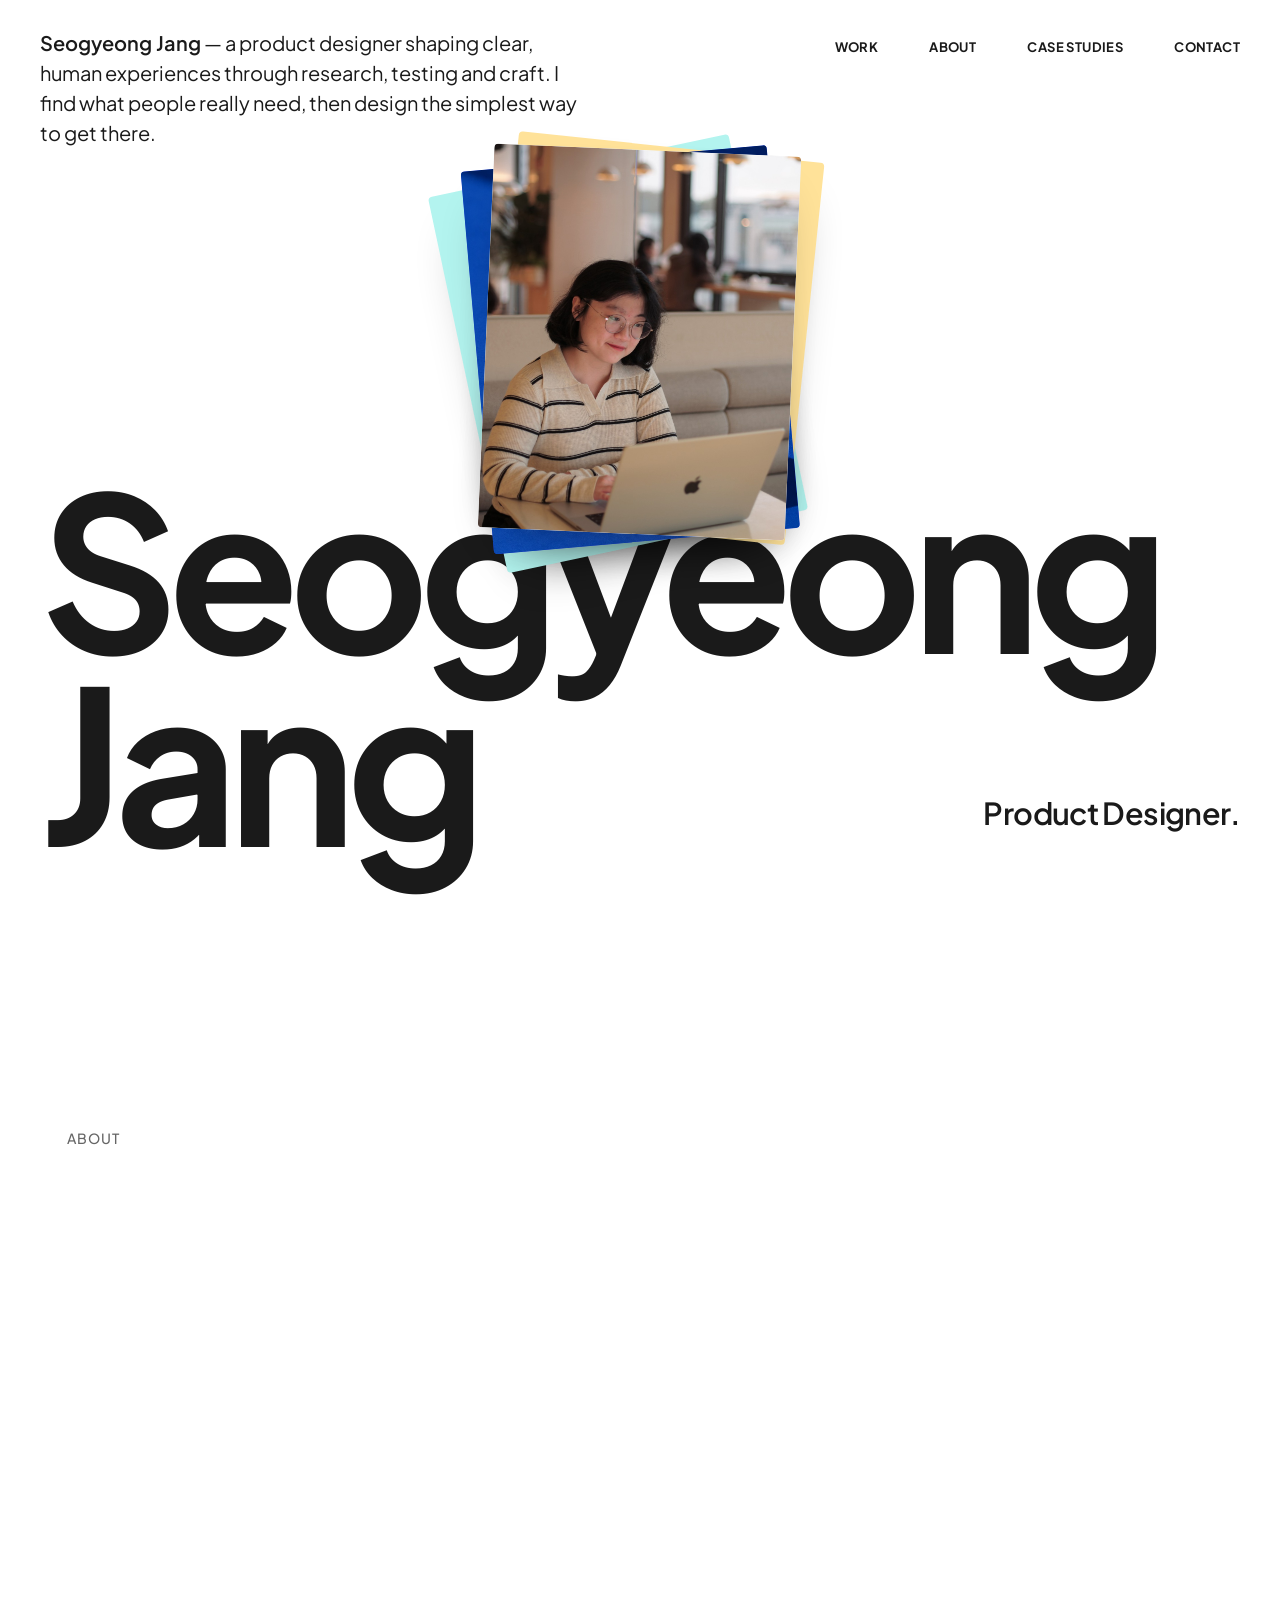
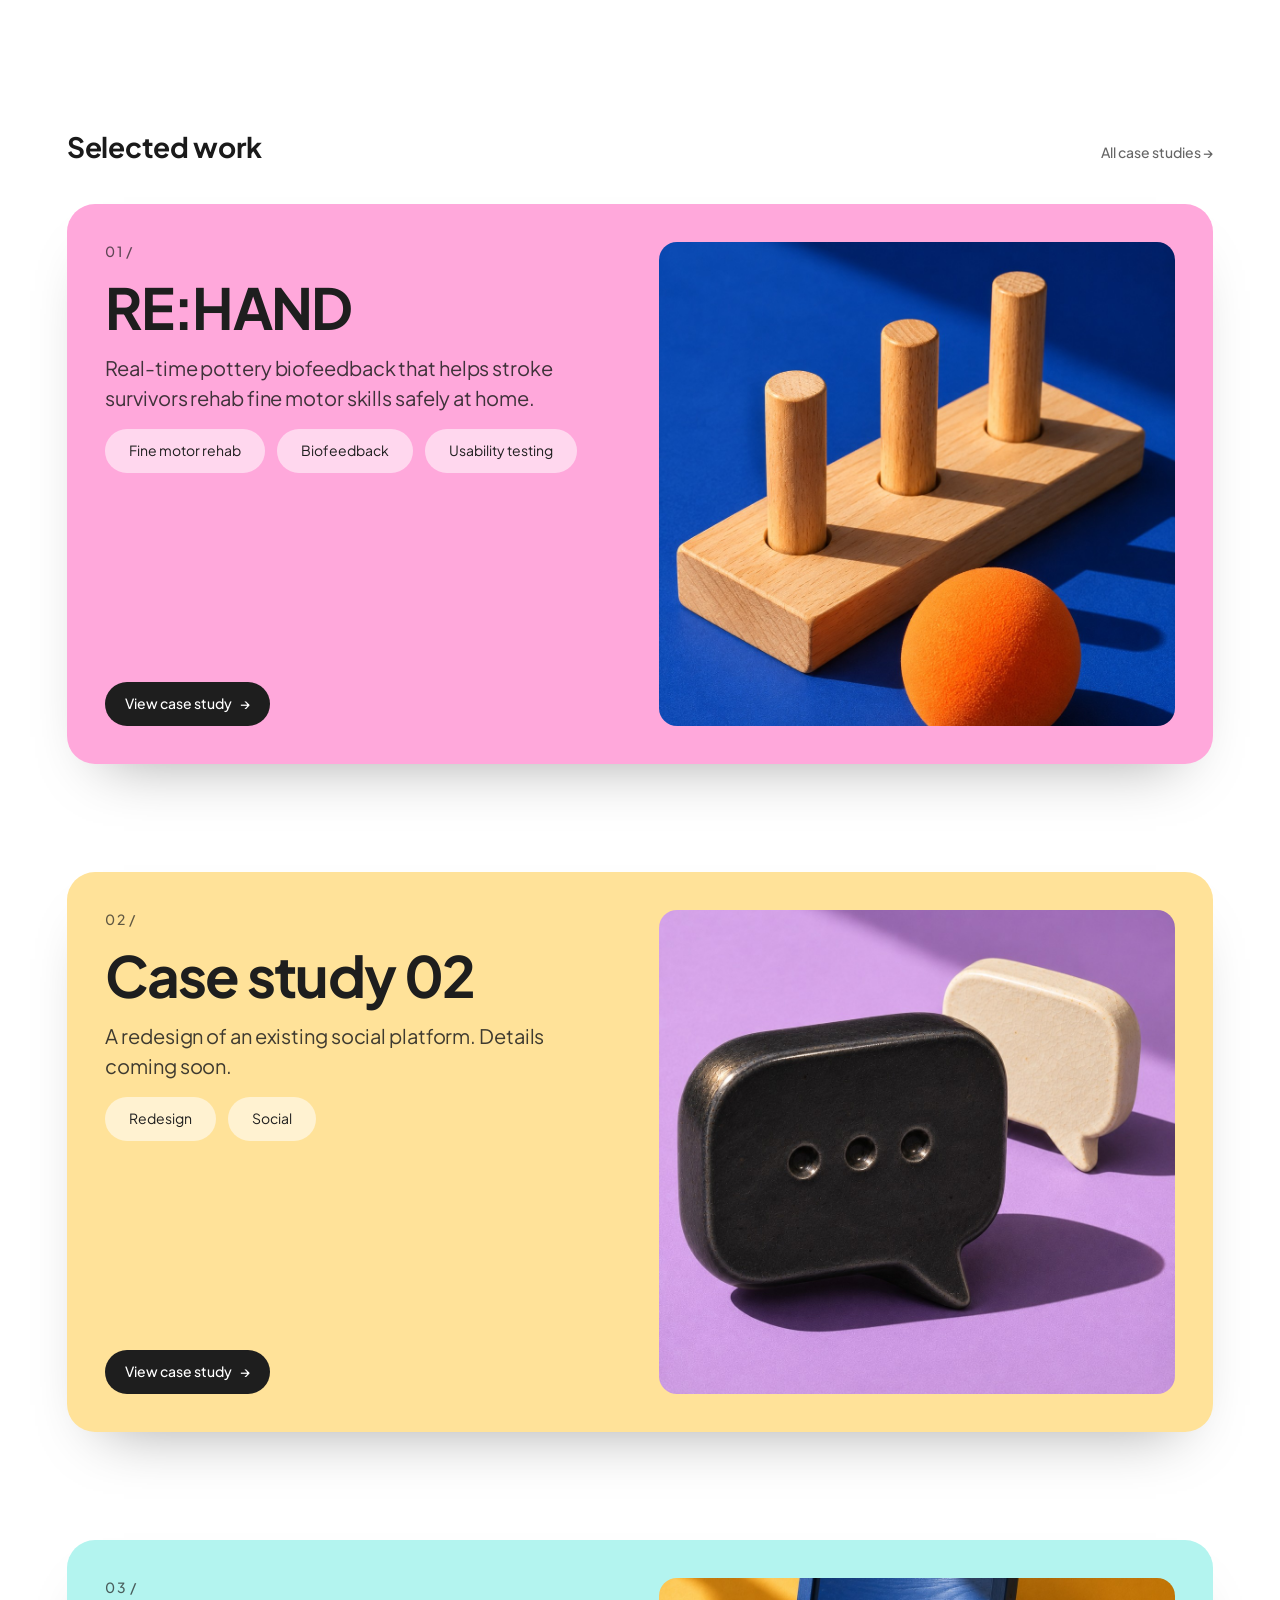
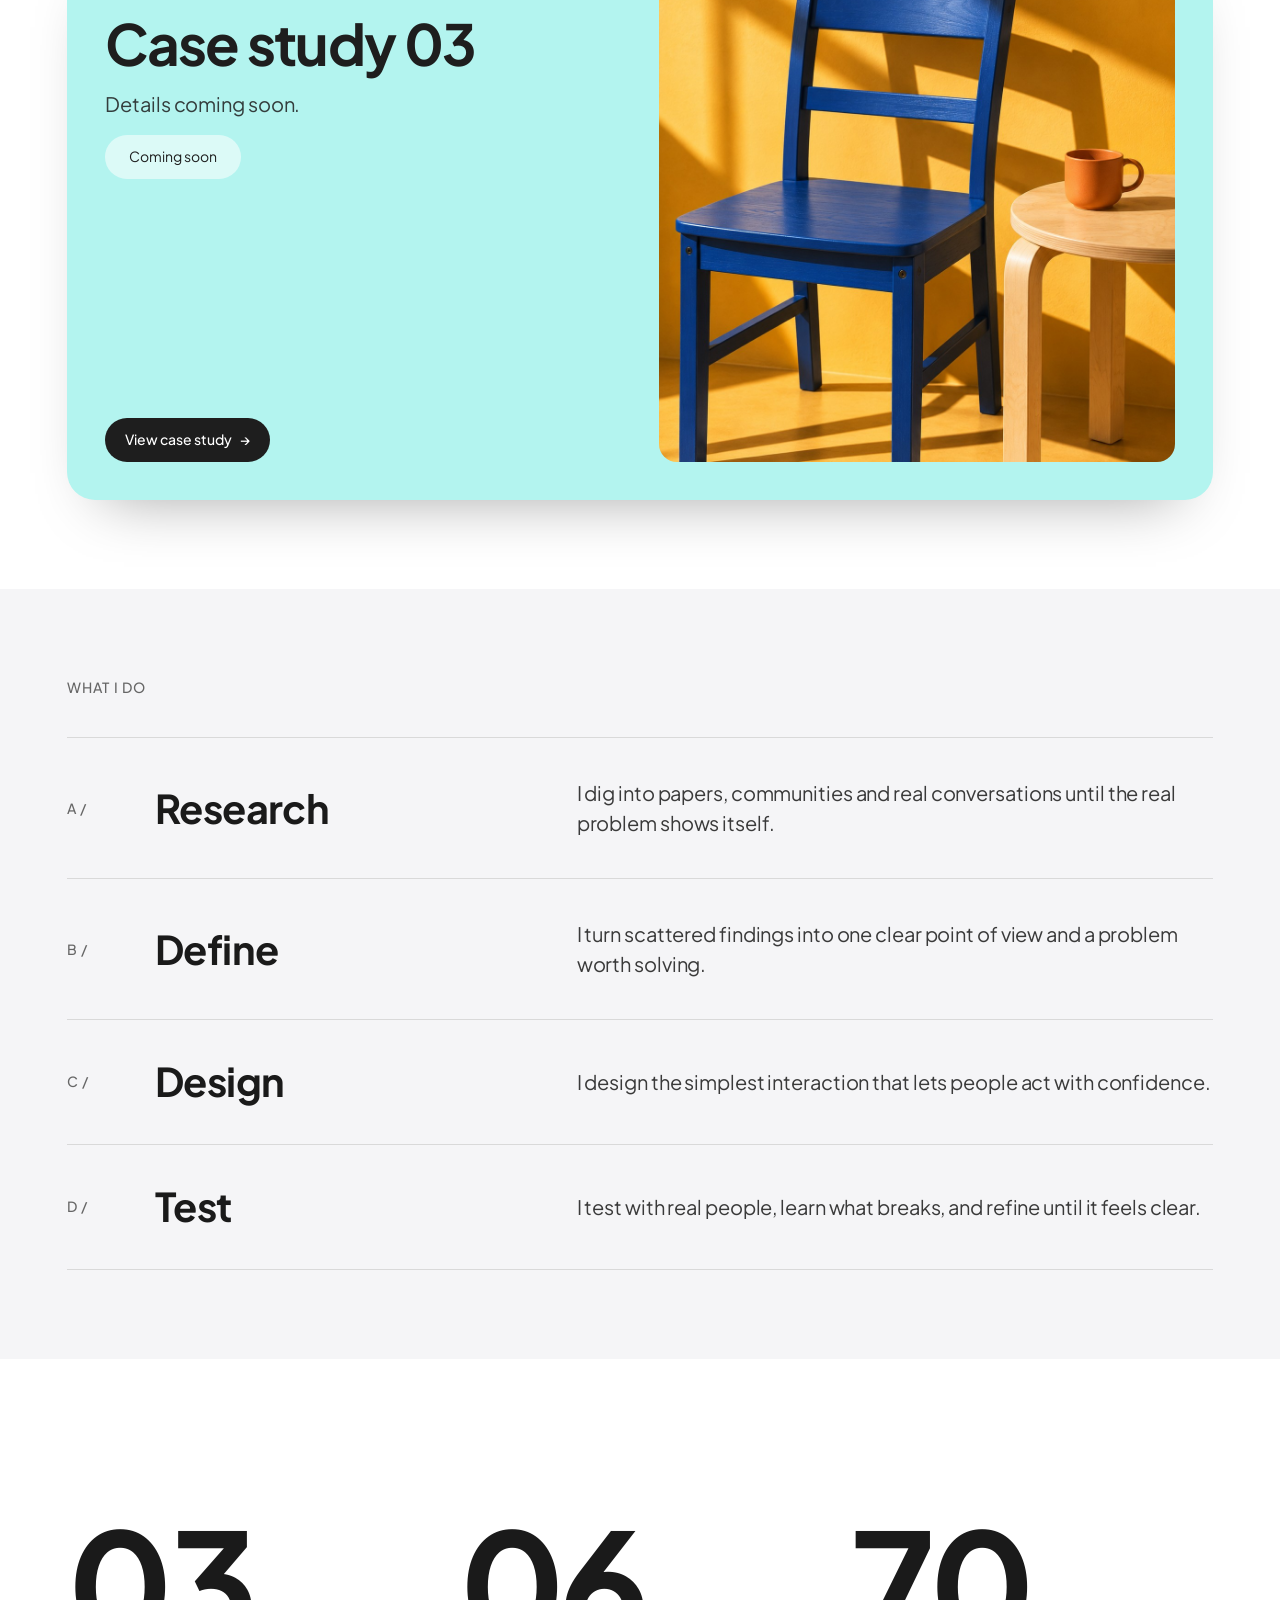
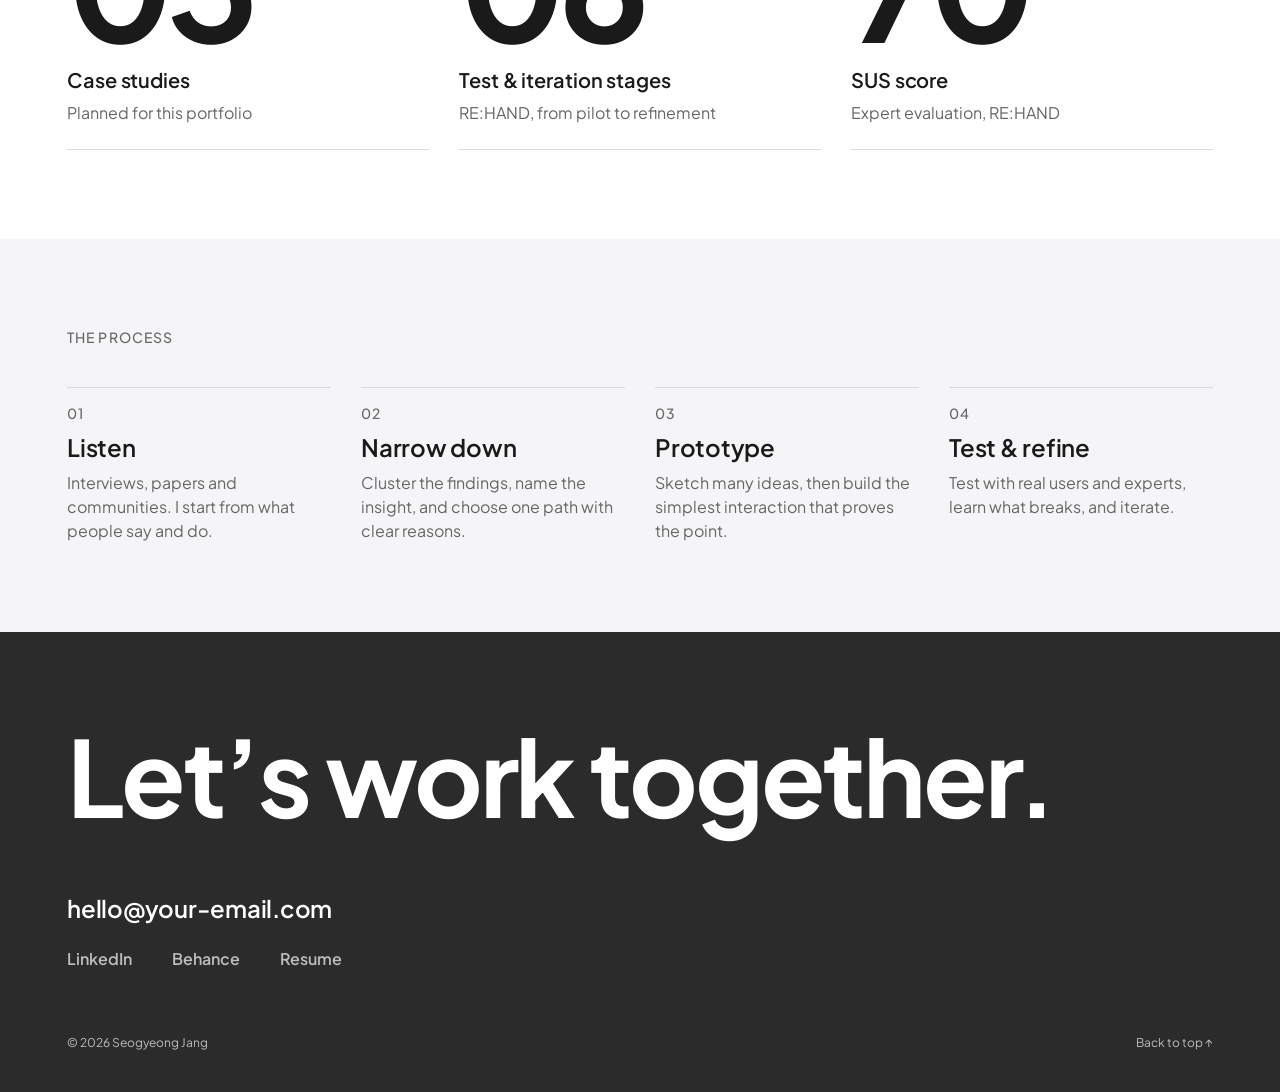
==== index.html @ 21f6333b "Add files via upload" ====
<!doctype html>
<html lang="en">
<head>
  <meta charset="utf-8">
  <meta name="viewport" content="width=device-width, initial-scale=1">
  <title>Seogyeong Jang — Product Designer</title>
  <meta name="description" content="Seogyeong Jang is a product designer shaping clear, human experiences through research, testing and craft.">
  <link rel="preconnect" href="https://fonts.googleapis.com">
  <link rel="preconnect" href="https://fonts.gstatic.com" crossorigin>
  <link href="https://fonts.googleapis.com/css2?family=Plus+Jakarta+Sans:ital,wght@0,400;0,500;0,600;0,700;1,400&display=swap" rel="stylesheet">
  <link rel="stylesheet" href="css/tokens.css">
  <link rel="stylesheet" href="css/site.css">
  <script>document.documentElement.classList.add('js');try{if(sessionStorage.getItem('from')==='work'){document.documentElement.classList.add('from-work');sessionStorage.removeItem('from');}}catch(e){}</script>
</head>
<body class="home">
  <a class="skip-link t-label" href="#main">Skip to content</a>
  <div class="progress" aria-hidden="true"></div>

  <button class="menu-btn" aria-expanded="false" aria-controls="nav-links" aria-label="Open menu">MENU</button>
  <nav class="menu-panel" id="nav-links" aria-label="Primary">
    <a class="t-nav" href="index.html" aria-current="page">Home</a>
    <a class="t-nav" href="about.html">About</a>
    <a class="t-nav" href="#work">Work</a>
    <a class="t-nav" href="work.html">Case Studies</a>
    <a class="t-nav" href="#contact">Contact</a>
  </nav>

  <main id="main">
    <!-- Hero: short intro (top-left), nav (top-right), photo on a tight card pile, giant title -->
    <section class="home-hero2" aria-label="Introduction">
      <h1 class="sr-only">Seogyeong Jang — Product Designer</h1>
      <div class="hero2__top">
        <p class="home-intro"><strong>Seogyeong Jang</strong> — a product designer shaping clear, human experiences through research, testing and craft. I find what people really need, then design the simplest way to get there.</p>
        <nav class="hero2__nav" aria-label="Home sections"><a href="#work">Work</a><a href="about.html">About</a><a href="work.html">Case Studies</a><a href="#contact">Contact</a></nav>
      </div>
      <a class="pile pre intro" data-pile href="work.html" aria-label="View case studies">
        <span class="pcard pcard--b3" style="--c:#b3f4ef;--k:-.9;--i:0" aria-hidden="true"></span>
        <span class="pcard pcard--b2" style="--c:#ffe299;--k:.7;--i:1" aria-hidden="true"></span>
        <span class="pcard pcard--b1" style="--c:#1d3fd1;--k:-.5;--i:2" aria-hidden="true"><img src="img/hero-project.jpg" alt=""></span>
        <span class="pcard pcard--top" style="--k:.25;--i:3"><img src="img/profile.jpg" alt="Seogyeong Jang working on a laptop" width="1000" height="1333"></span>
      </a>
      <p class="hero2__title" aria-hidden="true"><span class="l1">Seogyeong</span><span class="l2">Jang<span class="role">Product Designer.</span></span></p>
      <p class="hero2__copy t-meta">© 2026</p>
    </section>

    <!-- About: big statement -->
    <section class="assemble" id="about" data-assemble aria-labelledby="about-label">
      <div class="assemble__sticky">
        <div class="container">
          <p class="section-header__label t-overline" id="about-label">About</p>
          <p class="home-statement" data-assemble-text>Seogyeong Jang brings research and design together, turning complexity into clarity and curiosity into craft.</p>
          <p class="home-statement-sub t-body-md" data-assemble-sub>I like problems that look complicated at first. I research widely, narrow down with evidence, and keep testing until the design is clear enough for anyone to follow.</p>
        </div>
      </div>
    </section>

    <!-- Selected work: three stacking case-study cards -->
    <section class="stack-section" id="work" aria-labelledby="work-label">
      <div class="container">
        <div class="stack-head">
          <h2 class="section-header__title t-h1" id="work-label" data-reveal>Selected work</h2>
          <a class="stack-head__all t-label" href="work.html" data-reveal>All case studies →</a>
        </div>
        <div class="stack" data-stack>
          <div class="stack__item" style="--i:0">
            <a class="scard" href="case-study.html" style="--c:#ffa8db" aria-label="Case study 01: RE:HAND">
              <div class="scard__text">
                <span class="scard__idx t-overline">01 /</span>
                <h3 class="scard__title">RE:HAND</h3>
                <p class="scard__desc t-body-lg">Real-time pottery biofeedback that helps stroke survivors rehab fine motor skills safely at home.</p>
                <ul class="chips"><li class="chip t-chip">Fine motor rehab</li><li class="chip t-chip">Biofeedback</li><li class="chip t-chip">Usability testing</li></ul>
                <span class="scard__cta t-label">View case study <span aria-hidden="true">→</span></span>
              </div>
              <div class="scard__media"><img src="img/hero-project.jpg" alt="RE:HAND key image" style="object-position:50% 35%"></div>
            </a>
          </div>
          <div class="stack__item" style="--i:1">
            <a class="scard" href="case-study-2.html" style="--c:#ffe299" aria-label="Case study 02">
              <div class="scard__text">
                <span class="scard__idx t-overline">02 /</span>
                <h3 class="scard__title">Case study 02</h3>
                <p class="scard__desc t-body-lg">A redesign of an existing social platform. Details coming soon.</p>
                <ul class="chips"><li class="chip t-chip">Redesign</li><li class="chip t-chip">Social</li></ul>
                <span class="scard__cta t-label">View case study <span aria-hidden="true">→</span></span>
              </div>
              <div class="scard__media"><img src="img/case-02.jpg" alt="Case study 02 key image"></div>
            </a>
          </div>
          <div class="stack__item" style="--i:2">
            <a class="scard" href="case-study-3.html" style="--c:#b3f4ef" aria-label="Case study 03">
              <div class="scard__text">
                <span class="scard__idx t-overline">03 /</span>
                <h3 class="scard__title">Case study 03</h3>
                <p class="scard__desc t-body-lg">Details coming soon.</p>
                <ul class="chips"><li class="chip t-chip">Coming soon</li></ul>
                <span class="scard__cta t-label">View case study <span aria-hidden="true">→</span></span>
              </div>
              <div class="scard__media"><img src="img/case-03.jpg" alt="Case study 03 key image"></div>
            </a>
          </div>
        </div>
      </div>
    </section>

    <!-- What I do -->
    <section class="section section--band" aria-labelledby="do-label">
      <div class="container">
        <p class="section-header__label t-overline" id="do-label" data-reveal>What I do</p>
        <div class="do-list">
          <div class="do-row" data-reveal><span class="do-row__idx t-overline">A /</span><h2 class="do-row__title">Research</h2><p class="do-row__text t-body-lg">I dig into papers, communities and real conversations until the real problem shows itself.</p></div>
          <div class="do-row" data-reveal><span class="do-row__idx t-overline">B /</span><h2 class="do-row__title">Define</h2><p class="do-row__text t-body-lg">I turn scattered findings into one clear point of view and a problem worth solving.</p></div>
          <div class="do-row" data-reveal><span class="do-row__idx t-overline">C /</span><h2 class="do-row__title">Design</h2><p class="do-row__text t-body-lg">I design the simplest interaction that lets people act with confidence.</p></div>
          <div class="do-row" data-reveal><span class="do-row__idx t-overline">D /</span><h2 class="do-row__title">Test</h2><p class="do-row__text t-body-lg">I test with real people, learn what breaks, and refine until it feels clear.</p></div>
        </div>
      </div>
    </section>

    <!-- In numbers -->
    <section class="section" aria-labelledby="num-label">
      <div class="container">
        <p class="section-header__label t-overline" id="num-label" data-reveal>In numbers</p>
        <ul class="num-grid">
          <li class="num" data-reveal><span class="num__value">03</span><span class="num__label t-h2">Case studies</span><span class="num__note t-body-sm">Planned for this portfolio</span></li>
          <li class="num" data-reveal style="--reveal-delay:80ms"><span class="num__value">06</span><span class="num__label t-h2">Test &amp; iteration stages</span><span class="num__note t-body-sm">RE:HAND, from pilot to refinement</span></li>
          <li class="num" data-reveal style="--reveal-delay:160ms"><span class="num__value">70</span><span class="num__label t-h2">SUS score</span><span class="num__note t-body-sm">Expert evaluation, RE:HAND</span></li>
        </ul>
      </div>
    </section>


    <!-- Process -->
    <section class="section section--band" id="process" aria-labelledby="proc-label">
      <div class="container">
        <p class="section-header__label t-overline" id="proc-label" data-reveal>The process</p>
        <ol class="proc-grid">
          <li class="proc" data-reveal><span class="t-overline">01</span><h3 class="t-card">Listen</h3><p class="t-body-sm">Interviews, papers and communities. I start from what people say and do.</p></li>
          <li class="proc" data-reveal style="--reveal-delay:70ms"><span class="t-overline">02</span><h3 class="t-card">Narrow down</h3><p class="t-body-sm">Cluster the findings, name the insight, and choose one path with clear reasons.</p></li>
          <li class="proc" data-reveal style="--reveal-delay:140ms"><span class="t-overline">03</span><h3 class="t-card">Prototype</h3><p class="t-body-sm">Sketch many ideas, then build the simplest interaction that proves the point.</p></li>
          <li class="proc" data-reveal style="--reveal-delay:210ms"><span class="t-overline">04</span><h3 class="t-card">Test &amp; refine</h3><p class="t-body-sm">Test with real users and experts, learn what breaks, and iterate.</p></li>
        </ol>
      </div>
    </section>
  </main>

  <footer class="home-footer" id="contact">
    <div class="container">
      <p class="home-footer__big" data-reveal>Let’s work together.</p>
      <p class="t-card home-footer__mail">hello@your-email.com</p>
      <div class="home-footer__links t-nav"><a href="#">LinkedIn</a><a href="#">Behance</a><a href="#">Resume</a></div>
      <div class="home-footer__meta t-meta"><span>© 2026 Seogyeong Jang</span><a href="#main">Back to top ↑</a></div>
    </div>
  </footer>
  <script src="js/main.js" defer></script>
</body>
</html>
---- css/tokens.css ----
/* ==========================================================================
   Design tokens — mirrored from the Figma file (Color / Spacing variables
   and the 19 text styles). Line-height is unitless and letter-spacing is in
   em, so every style scales with its own font-size. Sizes are rem + clamp()
   so type stays proportional across breakpoints.
   ========================================================================== */

:root {
  /* Font */
  --font-sans: "Plus Jakarta Sans", system-ui, -apple-system, "Segoe UI", "Apple SD Gothic Neo", "Noto Sans KR", sans-serif;

  /* Color — text */
  --text-primary: #1a1a1a;
  --text-statement: #3a3a3a;
  --text-nav: #333333;
  --text-caption: #444444;
  --text-secondary: #666666;
  --text-meta: #888888;
  --text-inverse: #ffffff;
  --text-inverse-secondary: #bdbdbd;

  /* Color — surface */
  --surface-page: #ffffff;
  --surface-subtle: #f2f2f2;
  --surface-callout: #f5f5f7;
  --surface-band: #f5f5f7;
  --surface-card: #ffffff;
  --surface-card-muted: #f7f7f8;
  --surface-placeholder: #ededed;
  --surface-inverse: #2b2b2b;
  --surface-inverse-subtle: #454545;

  /* Color — border */
  --border-default: #e6e6e6;
  --border-strong: #d9d9d9;
  --border-quote: #cccccc;

  /* Color — emotion */
  --emotion-positive: #2f6feb;
  --emotion-negative: #d93636;
  --emotion-caution: #d9a400;
  --emotion-hopeful: #8b5cf6;
  --emotion-relief: #2e9e5b;

  /* Spacing (px from Figma → rem) */
  --space-2xs: 0.25rem;  /* 4  */
  --space-xs: 0.5rem;    /* 8  */
  --space-sm: 1rem;      /* 16 */
  --space-md: 1.5rem;    /* 24 */
  --space-card: 2rem;    /* 32 */
  --space-lg: 2.5rem;    /* 40 */
  --space-xl: 4rem;      /* 64 */
  --space-section-y: clamp(4rem, 3rem + 3.2vw, 6rem); /* 96 at desktop */

  /* Layout */
  --content-width: 1146px;
  --text-width: 754px;
  --gutter: 30px;
  --page-pad: clamp(1.25rem, 0.6rem + 2.8vw, 2.5rem); /* min side padding on small screens */

  /* Radius */
  --radius-md: 12px;
  --radius-lg: 16px;
  --radius-full: 999px;

  /* Motion */
  --ease-out: cubic-bezier(0.22, 1, 0.36, 1);
  --dur-fast: 180ms;
  --dur-base: 420ms;
  --dur-slow: 700ms;
}

/* ==========================================================================
   Typography — one class per Figma text style
   ========================================================================== */

/* Display */
.t-display-statement { font-size: clamp(1.375rem, 1.1rem + 0.9vw, 1.75rem); font-weight: 400; line-height: 1.4;  letter-spacing: -0.01em; }
.t-display-stat      { font-size: clamp(1.625rem, 1.2rem + 1vw, 2rem);      font-weight: 500; line-height: 1.2;  letter-spacing: -0.01em; }

/* Heading */
.t-h1   { font-size: clamp(1.375rem, 1.1rem + 0.9vw, 1.75rem); font-weight: 700; line-height: 1.25; letter-spacing: -0.01em; }
.t-card { font-size: clamp(1.25rem, 1.05rem + 0.6vw, 1.5rem);  font-weight: 600; line-height: 1.3;  letter-spacing: -0.01em; }
.t-h2   { font-size: clamp(1.125rem, 1rem + 0.4vw, 1.25rem);   font-weight: 600; line-height: 1.35; letter-spacing: -0.005em; }

/* Body */
.t-body-lg        { font-size: clamp(1.0625rem, 0.95rem + 0.4vw, 1.25rem); font-weight: 400; line-height: 1.5; letter-spacing: -0.005em; }
.t-body-lg-italic { font-size: clamp(1.0625rem, 0.95rem + 0.4vw, 1.25rem); font-weight: 400; line-height: 1.5; letter-spacing: -0.005em; font-style: italic; }
.t-body-md        { font-size: clamp(1rem, 0.93rem + 0.25vw, 1.125rem);     font-weight: 400; line-height: 1.5; letter-spacing: -0.005em; }
.t-body-md-strong { font-size: clamp(1rem, 0.93rem + 0.25vw, 1.125rem);     font-weight: 600; line-height: 1.5; letter-spacing: -0.005em; }
.t-body-sm        { font-size: 1rem; font-weight: 400; line-height: 1.5; letter-spacing: 0; }
.t-body-sm-strong { font-size: 1rem; font-weight: 600; line-height: 1.5; letter-spacing: 0; }

/* UI */
.t-nav          { font-size: 1rem;     font-weight: 600; line-height: 1.4; letter-spacing: 0; }
.t-overline     { font-size: 0.875rem; font-weight: 500; line-height: 1.4; letter-spacing: 0.08em; text-transform: uppercase; }
.t-overline-sm  { font-size: 0.75rem;  font-weight: 500; line-height: 1.4; letter-spacing: 0.08em; text-transform: uppercase; }
.t-label        { font-size: 0.875rem; font-weight: 500; line-height: 1.4; letter-spacing: 0; }
.t-chip         { font-size: 0.875rem; font-weight: 400; line-height: 1.4; letter-spacing: 0; }
.t-caption      { font-size: 0.875rem; font-weight: 400; line-height: 1.5; letter-spacing: 0; }
.t-meta         { font-size: 0.75rem;  font-weight: 400; line-height: 1.5; letter-spacing: 0; }
---- css/site.css ----
/* Layout + components for the case-study sub page. Tokens live in tokens.css. */

*, *::before, *::after { box-sizing: border-box; }
html { scroll-behavior: smooth; -webkit-text-size-adjust: 100%; }
body {
  margin: 0;
  background: var(--surface-page);
  color: var(--text-primary);
  font-family: var(--font-sans);
  font-size: 1rem;
  line-height: 1.5;
  -webkit-font-smoothing: antialiased;
  text-rendering: optimizeLegibility;
}
h1, h2, h3, h4, p, ul, ol, figure, blockquote { margin: 0; padding: 0; }
ul, ol { list-style: none; }
a { color: inherit; text-decoration: none; }
img { max-width: 100%; display: block; }
button { font: inherit; color: inherit; background: none; border: 0; cursor: pointer; }
:focus-visible { outline: 2px solid var(--text-primary); outline-offset: 3px; border-radius: 4px; }

.skip-link {
  position: absolute; left: var(--space-sm); top: -4rem; z-index: 100;
  background: var(--text-primary); color: var(--text-inverse);
  padding: var(--space-xs) var(--space-sm); border-radius: var(--radius-md);
}
.skip-link:focus { top: var(--space-sm); }

.container { width: min(var(--content-width), 100% - 2 * var(--page-pad)); margin-inline: auto; }
.measure { max-width: var(--text-width); }

/* ---------- Progress bar ---------- */
.progress {
  position: fixed; inset: 0 0 auto 0; height: 3px; z-index: 60;
  background: var(--text-primary); transform-origin: 0 50%; transform: scaleX(0);
}

/* ---------- Header ---------- */
.site-header {
  position: sticky; top: 0; z-index: 50;
  background: color-mix(in srgb, var(--surface-page) 88%, transparent);
  backdrop-filter: saturate(1.4) blur(12px);
  -webkit-backdrop-filter: saturate(1.4) blur(12px);
  border-bottom: 1px solid transparent;
  transition: border-color var(--dur-base) var(--ease-out), box-shadow var(--dur-base) var(--ease-out);
}
.site-header.is-scrolled { border-bottom-color: var(--border-default); }
.nav {
  display: flex; align-items: center; justify-content: space-between;
  min-height: 64px; padding-block: var(--space-md);
}
.nav__brand { color: var(--text-primary); }
.nav__links { display: flex; gap: clamp(1.5rem, 1rem + 2.2vw, 4rem); }
.nav__link { position: relative; color: var(--text-secondary); padding-block: var(--space-2xs); transition: color var(--dur-fast); }
.nav__link::after {
  content: ""; position: absolute; left: 0; right: 0; bottom: 0; height: 2px; background: currentColor;
  transform: scaleX(0); transform-origin: 0 50%; transition: transform var(--dur-base) var(--ease-out);
}
.nav__link:hover, .nav__link[aria-current="page"] { color: var(--text-primary); }
.nav__link:hover::after, .nav__link[aria-current="page"]::after { transform: scaleX(1); }
.nav__toggle { display: none; width: 44px; height: 44px; margin-right: -10px; align-items: center; justify-content: center; }
.nav__toggle span, .nav__toggle span::before {
  display: block; width: 22px; height: 2px; background: var(--text-primary); border-radius: 2px;
  transition: transform var(--dur-base) var(--ease-out), background var(--dur-fast);
}
.nav__toggle span { position: relative; }
.nav__toggle span::before { content: ""; position: absolute; top: 7px; }
.nav__toggle[aria-expanded="true"] span { background: transparent; }
.nav__toggle[aria-expanded="true"] span::before { top: 0; transform: rotate(45deg); }
.nav__toggle[aria-expanded="true"] span::after {
  content: ""; position: absolute; top: 0; left: 0; width: 22px; height: 2px; background: var(--text-primary); transform: rotate(-45deg);
}

@media (max-width: 720px) {
  .nav__toggle { display: inline-flex; }
  .nav__links {
    position: absolute; top: 100%; left: 0; right: 0; flex-direction: column; gap: 0;
    background: var(--surface-page); border-bottom: 1px solid var(--border-default);
    padding: var(--space-xs) var(--page-pad) var(--space-md);
    clip-path: inset(0 0 100% 0); visibility: hidden; opacity: 0;
    transition: clip-path var(--dur-base) var(--ease-out), opacity var(--dur-fast), visibility 0s linear var(--dur-base);
  }
  .nav__links.is-open { clip-path: inset(0); visibility: visible; opacity: 1; transition-delay: 0s; }
  .nav__link { padding-block: var(--space-sm); border-bottom: 1px solid var(--border-default); }
  .nav__link::after { display: none; }
}

/* ---------- Sections ---------- */
.section { padding-block: var(--space-section-y); }
.section--band { background: var(--surface-band); }
.section__inner { display: flex; flex-direction: column; gap: var(--space-lg); }
.section-header { display: flex; flex-direction: column; gap: var(--space-sm); max-width: var(--text-width); }
.section-header__label { color: var(--text-secondary); }
.section-header__title { color: var(--text-primary); text-wrap: balance; }
.statement { color: var(--text-statement); max-width: var(--text-width); text-wrap: pretty; }
.prose { max-width: var(--text-width); text-wrap: pretty; }
.sub-title { color: var(--text-primary); }
.stack-sm { display: flex; flex-direction: column; gap: var(--space-sm); }
.stack-md { display: flex; flex-direction: column; gap: var(--space-md); }

.hero { padding-block: clamp(3rem, 2rem + 4vw, 6rem) var(--space-section-y); }

/* ---------- Media placeholder ---------- */
.media { display: flex; flex-direction: column; gap: var(--space-sm); }
.media__img {
  display: grid; place-items: center; width: 100%;
  background: var(--surface-placeholder); border-radius: var(--radius-md);
  color: var(--text-meta); overflow: hidden; position: relative;
}
.media__img::after {
  content: ""; position: absolute; inset: 0;
  background: linear-gradient(110deg, transparent 30%, rgba(255,255,255,.55) 50%, transparent 70%);
  transform: translateX(-100%); animation: shimmer 2.6s var(--ease-out) infinite;
}
.media__caption { color: var(--text-meta); }
.ratio-hero { aspect-ratio: 1146 / 560; }
.ratio-wide { aspect-ratio: 1146 / 597; }
.ratio-side { aspect-ratio: 362 / 597; }
.ratio-persona { aspect-ratio: 558 / 560; }
@keyframes shimmer { to { transform: translateX(100%); } }

/* ---------- Meta + chips ---------- */
.meta { display: grid; grid-template-columns: repeat(4, minmax(0, 1fr)); gap: var(--gutter); }
.meta__item { display: flex; flex-direction: column; gap: var(--space-xs); }
.meta__label { color: var(--text-secondary); }
.chips { display: flex; flex-wrap: wrap; gap: 12px; }
.chip {
  background: var(--surface-subtle); color: #333; border-radius: var(--radius-full);
  padding: 0.75rem 1.5rem;
  transition: background var(--dur-fast), color var(--dur-fast), transform var(--dur-base) var(--ease-out);
}
.chip:hover { background: var(--text-primary); color: var(--text-inverse); transform: translateY(-2px); }
@media (max-width: 720px) {
  .meta { grid-template-columns: repeat(2, minmax(0, 1fr)); row-gap: var(--space-md); }
  .chip { padding: 0.625rem 1.125rem; }
}

/* ---------- Callouts ---------- */
.callout {
  display: flex; flex-direction: column; gap: var(--space-md);
  background: var(--surface-callout); border-radius: var(--radius-lg);
  padding: clamp(1.5rem, 1rem + 2.2vw, 4rem);
}
.callout--white { background: var(--surface-card); }
.callout--dark {
  background: var(--surface-inverse); color: var(--text-inverse);
  padding: var(--space-md) var(--space-card); gap: var(--space-xs); max-width: var(--text-width);
}
.callout--dark .callout__label { color: var(--text-inverse-secondary); }
.callout__label { color: var(--text-secondary); }
.callout__body { max-width: var(--text-width); text-wrap: pretty; }
@media (max-width: 720px) { .callout--dark { padding: var(--space-md); } }

/* ---------- Split (8/4) ---------- */
.split { display: grid; grid-template-columns: minmax(0, 754fr) minmax(0, 362fr); gap: var(--gutter); align-items: start; }
.split__text { display: flex; flex-direction: column; gap: var(--space-lg); }
@media (max-width: 860px) { .split { grid-template-columns: 1fr; } .ratio-side { aspect-ratio: 4 / 3; } }

/* ---------- Quote ---------- */
.quote { border-left: 2px solid var(--border-quote); padding-left: var(--space-md); max-width: var(--text-width); }

/* ---------- Source list ---------- */
.sources { display: flex; flex-direction: column; gap: 12px; padding-left: var(--space-sm); max-width: var(--text-width); }
.sources li { position: relative; padding-left: 1rem; }
.sources li::before { content: "–"; position: absolute; left: 0; color: var(--text-meta); }

/* ---------- Stat cards ---------- */
.stats { display: grid; grid-template-columns: repeat(3, minmax(0, 1fr)); gap: var(--gutter); }
.stat {
  display: flex; flex-direction: column; gap: var(--space-xs);
  background: var(--surface-card-muted); border-radius: var(--radius-md); padding: var(--space-md);
  transition: transform var(--dur-base) var(--ease-out), box-shadow var(--dur-base) var(--ease-out);
}
.stat:hover { transform: translateY(-4px); box-shadow: 0 12px 28px -16px rgba(0,0,0,.25); }
.stat__value { color: var(--text-primary); }
.stat__text { color: var(--text-secondary); }
.stats__row-label { grid-column: 1 / -1; color: var(--text-secondary); }
@media (max-width: 960px) { .stats { grid-template-columns: repeat(2, minmax(0, 1fr)); } }
@media (max-width: 600px) { .stats { grid-template-columns: 1fr; } }

/* ---------- Insight cards ---------- */
.insights { display: grid; grid-template-columns: repeat(2, minmax(0, 1fr)); gap: var(--gutter); }
.insight {
  display: flex; flex-direction: column; gap: var(--space-sm);
  background: var(--surface-card); border-radius: var(--radius-md); padding: var(--space-card);
  transition: transform var(--dur-base) var(--ease-out), box-shadow var(--dur-base) var(--ease-out);
}
.insight:hover { transform: translateY(-4px); box-shadow: 0 14px 30px -18px rgba(0,0,0,.28); }
.insight__title-row { display: flex; align-items: baseline; flex-wrap: wrap; gap: var(--space-xs); }
.insight__tag { color: var(--text-meta); }
.insight__text { color: var(--text-secondary); }
@media (max-width: 720px) { .insights { grid-template-columns: 1fr; } .insight { padding: var(--space-md); } }

/* ---------- Principles ---------- */
.principles { display: grid; grid-template-columns: repeat(2, minmax(0, 362px)); column-gap: var(--gutter); row-gap: var(--space-xs); }
.principles li { display: flex; gap: var(--space-xs); }
.principles li::before { content: "–"; color: var(--text-meta); }
@media (max-width: 720px) { .principles { grid-template-columns: 1fr; } }

/* ---------- Persona ---------- */
.persona-wrap { display: grid; grid-template-columns: repeat(2, minmax(0, 1fr)); gap: var(--gutter); align-items: stretch; }
.persona {
  display: flex; flex-direction: column; gap: var(--space-md);
  background: var(--surface-callout); border-radius: var(--radius-lg); padding: clamp(1.5rem, 1rem + 1.6vw, 2.5rem);
}
.persona__head { display: flex; flex-direction: column; gap: var(--space-2xs); }
.persona__kicker { color: var(--text-secondary); }
.persona__summary { color: var(--text-secondary); }
.persona dl { display: flex; flex-direction: column; gap: var(--space-md); margin: 0; }
.persona dl div { display: flex; flex-direction: column; gap: var(--space-2xs); }
.persona dt { color: var(--text-secondary); }
.persona dd { margin: 0; }
@media (max-width: 860px) { .persona-wrap { grid-template-columns: 1fr; } .ratio-persona { aspect-ratio: 4 / 3; } }

/* ---------- Journey ---------- */
.journey { display: flex; align-items: stretch; gap: var(--space-xs); }
.journey__arrow { align-self: center; color: var(--text-meta); flex: 0 0 auto; transition: color var(--dur-fast); }
.stage {
  flex: 1 1 0; min-width: 0; display: flex; flex-direction: column; gap: var(--space-sm);
  border: 1px solid var(--border-default); border-radius: var(--radius-md); padding: var(--space-sm);
  background: var(--surface-page);
  transition: opacity var(--dur-base) var(--ease-out), border-color var(--dur-fast), transform var(--dur-base) var(--ease-out), box-shadow var(--dur-base) var(--ease-out);
}
.journey:hover .stage:not(:hover):not(:focus-within) { opacity: 0.5; }
.stage:hover, .stage:focus-within { border-color: var(--border-strong); transform: translateY(-4px); box-shadow: 0 14px 28px -18px rgba(0,0,0,.3); }
.stage__name { color: var(--text-primary); }
.stage__action { color: var(--text-primary); }
.stage__block { display: flex; flex-direction: column; gap: var(--space-2xs); }
.stage__label { color: var(--text-secondary); }
.stage__divider { border: 0; border-top: 1px solid var(--surface-subtle); width: 100%; margin: 0; }
.stage__finding { color: var(--tone, var(--text-primary)); }
.stage__result { color: var(--text-primary); }
.stage--blue   { --tone: var(--emotion-positive); }
.stage--red    { --tone: var(--emotion-negative); }
.stage--yellow { --tone: var(--emotion-caution); }
.stage--purple { --tone: var(--emotion-hopeful); }
.stage--green  { --tone: var(--emotion-relief); }
@media (max-width: 1000px) {
  .journey {
    overflow-x: auto; scroll-snap-type: x mandatory; gap: var(--space-xs);
    margin-inline: calc(-1 * var(--page-pad)); padding: var(--space-xs) var(--page-pad) var(--space-md);
    scrollbar-width: thin;
  }
  .stage { flex: 0 0 min(15rem, 72vw); scroll-snap-align: start; }
  .journey:hover .stage:not(:hover) { opacity: 1; }
}

/* ---------- Competitor rows ---------- */
.landscape { border-top: 1px solid var(--border-default); }
.row {
  display: grid; grid-template-columns: minmax(0, 264fr) minmax(0, 411fr) minmax(0, 411fr); gap: var(--gutter);
  padding-block: var(--space-card); border-bottom: 1px solid var(--border-default);
  transition: background var(--dur-base) var(--ease-out);
}
.row__name { display: flex; flex-direction: column; gap: var(--space-2xs); }
.row__descriptor { color: var(--text-secondary); }
.row__col { display: flex; flex-direction: column; gap: var(--space-xs); }
.row__col-label { color: var(--text-secondary); margin-bottom: var(--space-2xs); }
.row__list { display: flex; flex-direction: column; gap: var(--space-xs); }
.row__list li { display: flex; gap: var(--space-xs); }
.row__list li::before { flex: 0 0 auto; width: 10px; color: var(--text-secondary); }
.row__list--plus li::before { content: "+"; }
.row__list--minus li::before { content: "–"; }
.row--ours .row__name .row__title { position: relative; width: fit-content; }
.row--ours .row__name .row__title::after { content: ""; position: absolute; left: 0; right: 0; bottom: -2px; height: 2px; background: var(--text-primary); }
@media (max-width: 860px) { .row { grid-template-columns: 1fr 1fr; } .row__name { grid-column: 1 / -1; } }
@media (max-width: 560px) { .row { grid-template-columns: 1fr; } }

/* ---------- HMW ---------- */
.hmw { display: flex; flex-direction: column; gap: 12px; max-width: var(--text-width); counter-reset: hmw; }
.hmw__item {
  display: flex; gap: var(--space-sm); align-items: baseline;
  background: var(--surface-card); border: 1px solid var(--border-default); border-radius: var(--radius-md);
  padding: 1.25rem var(--space-md);
  transition: transform var(--dur-base) var(--ease-out), border-color var(--dur-fast), box-shadow var(--dur-base) var(--ease-out);
}
.hmw__item:hover { transform: translateX(6px); border-color: var(--text-primary); box-shadow: 0 10px 24px -18px rgba(0,0,0,.35); }
.hmw__num { color: var(--text-meta); font-variant-numeric: tabular-nums; }

/* ---------- Footer ---------- */
.site-footer { padding-bottom: var(--space-section-y); }
.next {
  display: flex; flex-direction: column; gap: var(--space-sm);
  border-top: 1px solid var(--border-default); border-bottom: 1px solid var(--border-default);
  padding-block: var(--space-xl);
}
.next__label { color: var(--text-secondary); }
.next__row { display: flex; align-items: center; justify-content: space-between; gap: var(--space-md); }
.next__arrow { display: inline-block; transition: transform var(--dur-base) var(--ease-out); }
.next:hover .next__arrow, .next:focus-visible .next__arrow { transform: translateX(10px); }
.next__title { background: linear-gradient(currentColor, currentColor) 0 100% / 0 2px no-repeat; transition: background-size var(--dur-base) var(--ease-out); padding-bottom: 2px; }
.next:hover .next__title { background-size: 100% 2px; }

/* ---------- Project cards (Home + Case Studies list) ---------- */
.project-grid { display: grid; grid-template-columns: repeat(2, minmax(0, 1fr)); gap: var(--space-lg) var(--gutter); }
.project-card { display: flex; flex-direction: column; gap: var(--space-md); color: inherit; }
.project-card--feature { grid-column: 1 / -1; }
.project-card__media { overflow: hidden; border-radius: var(--radius-md); }
.project-card__media .media__img { border-radius: 0; transition: transform var(--dur-slow) var(--ease-out); }
a.project-card:hover .project-card__media .media__img, a.project-card:focus-visible .project-card__media .media__img { transform: scale(1.03); }
.project-card__body { display: flex; flex-direction: column; gap: var(--space-sm); }
.project-card__kicker { color: var(--text-secondary); }
.project-card__title-row { display: flex; align-items: baseline; justify-content: space-between; gap: var(--space-md); }
.project-card__title { background: linear-gradient(currentColor, currentColor) 0 100% / 0 2px no-repeat; transition: background-size var(--dur-base) var(--ease-out); padding-bottom: 2px; }
a.project-card:hover .project-card__title { background-size: 100% 2px; }
.project-card__arrow { display: inline-block; transition: transform var(--dur-base) var(--ease-out); }
a.project-card:hover .project-card__arrow { transform: translateX(8px); }
.project-card__text { color: var(--text-secondary); max-width: var(--text-width); text-wrap: pretty; }
.project-card--soon { opacity: 0.6; cursor: default; }
.project-card--soon .media__img::after { display: none; }
.badge { display: inline-block; width: fit-content; background: var(--surface-subtle); color: var(--text-secondary); border-radius: var(--radius-full); padding: 0.25rem 0.75rem; }
@media (max-width: 720px) { .project-grid { grid-template-columns: 1fr; } }

/* ---------- Simple footer ---------- */
.site-footer--simple { border-top: 1px solid var(--border-default); padding-block: var(--space-md); }
.site-footer--simple .container { display: flex; justify-content: space-between; gap: var(--space-md); flex-wrap: wrap; color: var(--text-meta); }
.site-footer--simple a:hover { color: var(--text-primary); }

/* ---------- CTA band ---------- */
.cta { display: flex; flex-direction: column; gap: var(--space-md); align-items: flex-start; }
.button {
  display: inline-flex; align-items: center; gap: var(--space-xs);
  background: var(--text-primary); color: var(--text-inverse); border-radius: var(--radius-full);
  padding: 0.875rem 1.75rem;
  transition: transform var(--dur-base) var(--ease-out), background var(--dur-fast);
}
.button:hover { transform: translateY(-2px); background: var(--surface-inverse-subtle); }

/* ---------- Section sub-nav (case study) ---------- */
:root { --header-h: 65px; --subnav-h: 49px; }
[data-section] { scroll-margin-top: calc(var(--header-h) + var(--subnav-h)); }
.subnav {
  position: sticky; top: var(--header-h); z-index: 40;
  background: color-mix(in srgb, var(--surface-page) 92%, transparent);
  backdrop-filter: saturate(1.4) blur(12px); -webkit-backdrop-filter: saturate(1.4) blur(12px);
  border-block: 1px solid var(--border-default);
}
.subnav__list { display: flex; gap: clamp(1.25rem, 0.5rem + 2vw, 2.5rem); overflow-x: auto; scrollbar-width: none; }
.subnav__list::-webkit-scrollbar { display: none; }
.subnav__link {
  position: relative; flex: none; white-space: nowrap; color: var(--text-secondary);
  padding-block: 0.875rem; transition: color var(--dur-fast);
}
.subnav__link::after {
  content: ""; position: absolute; left: 0; right: 0; bottom: -1px; height: 2px; background: var(--text-primary);
  transform: scaleX(0); transform-origin: 0 50%; transition: transform var(--dur-base) var(--ease-out);
}
.subnav__link:hover, .subnav__link.is-active { color: var(--text-primary); }
.subnav__link.is-active::after { transform: scaleX(1); }

/* ---------- Dot nav (case study, wide screens) ---------- */
.dotnav { position: fixed; right: 1.25rem; top: 50%; transform: translateY(-50%); z-index: 45; display: none; flex-direction: column; gap: 0.25rem; }
.dotnav a { position: relative; display: grid; place-items: center; width: 24px; height: 24px; }
.dotnav a::after {
  content: ""; width: 8px; height: 8px; border-radius: 50%; background: var(--border-quote);
  transition: transform var(--dur-base) var(--ease-out), background var(--dur-fast);
}
.dotnav a:hover::after { background: var(--text-secondary); transform: scale(1.3); }
.dotnav a.is-active::after { background: var(--text-primary); transform: scale(1.5); }
.dotnav a::before {
  content: attr(data-label); position: absolute; right: 100%; margin-right: 0.5rem; white-space: nowrap;
  background: var(--text-primary); color: var(--text-inverse); font-size: 0.8125rem; line-height: 1;
  padding: 0.4rem 0.6rem; border-radius: var(--radius-md); opacity: 0; transform: translateX(6px); pointer-events: none;
  transition: opacity var(--dur-fast), transform var(--dur-base) var(--ease-out);
}
.dotnav a:hover::before, .dotnav a:focus-visible::before { opacity: 1; transform: none; }
@media (min-width: 1200px) { .dotnav { display: flex; } }

/* ---------- Home: scroll cue ---------- */
.scroll-cue { display: inline-flex; align-items: center; gap: var(--space-sm); color: var(--text-secondary); margin-top: var(--space-md); }
.scroll-cue__line { position: relative; width: 1px; height: 40px; background: var(--border-strong); overflow: hidden; }
.scroll-cue__line::after { content: ""; position: absolute; left: 0; top: 0; width: 1px; height: 16px; background: var(--text-primary); animation: cue 1.8s var(--ease-out) infinite; }
@keyframes cue { from { transform: translateY(-16px); } to { transform: translateY(40px); } }

/* ---------- Home: 3D project carousel ---------- */
.carousel { display: flex; flex-direction: column; gap: var(--space-md); }
.carousel__stage {
  position: relative; height: clamp(320px, 38vw, 520px); perspective: 1400px; overflow: hidden;
  touch-action: pan-y; user-select: none;
}
.carousel__world {
  position: absolute; inset: 0; transform-style: preserve-3d; will-change: transform;
  transform: rotateX(var(--rx, 0deg)) rotateY(var(--ry, 0deg)) translateZ(var(--sz, 0px));
}
/* Intro: cards fly in from depth, centre card first; runs once per session when the section scrolls into view */
@keyframes ccard-in {
  from {
    opacity: 0; filter: blur(14px);
    transform: translateX(calc(var(--o) * 62%)) translateY(60px) translateZ(-1100px) rotateY(calc(var(--o) * -34deg + 55deg));
  }
}
.carousel.will-intro .ccard { opacity: 0; }
.carousel.is-intro .ccard { animation: ccard-in 1.2s var(--ease-out) backwards; animation-delay: calc(var(--a) * 160ms); }
.ccard {
  --o: 0; --a: 0;
  position: absolute; left: 50%; top: 0; width: min(560px, 68vw); margin-left: calc(min(560px, 68vw) / -2);
  display: flex; flex-direction: column; gap: var(--space-sm);
  transform: translateX(calc(var(--o) * 62%)) translateZ(calc(var(--a) * -160px)) rotateY(calc(var(--o) * -34deg));
  opacity: calc(1 - var(--a) * 0.4); z-index: calc(10 - var(--a));
  transition: transform 700ms var(--ease-out), opacity 700ms var(--ease-out);
  cursor: pointer; color: inherit;
}
.ccard.is-active { cursor: default; }
a.ccard.is-active { cursor: pointer; }
.ccard__media { border-radius: var(--radius-md); overflow: hidden; box-shadow: 0 24px 48px -24px rgba(0, 0, 0, 0.35); }
.ccard__media .media__img { border-radius: 0; }
.ccard:not(.is-active) .ccard__caption { opacity: 0; }
.ccard__caption { display: flex; flex-direction: column; gap: 0.25rem; transition: opacity var(--dur-base); }
.ccard__kicker { color: var(--text-secondary); }
.carousel__controls { display: flex; align-items: center; justify-content: center; gap: var(--space-md); }
.carousel__btn {
  width: 44px; height: 44px; border-radius: 50%; border: 1px solid var(--border-strong);
  display: grid; place-items: center; transition: background var(--dur-fast), color var(--dur-fast), transform var(--dur-base) var(--ease-out);
}
.carousel__btn:hover:not(:disabled) { background: var(--text-primary); color: var(--text-inverse); }
.carousel__btn:disabled { opacity: 0.35; cursor: default; }
.carousel__count { color: var(--text-secondary); min-width: 4.5rem; text-align: center; font-variant-numeric: tabular-nums; }

/* ---------- Numbered project list with hover preview ---------- */
.plist { border-top: 1px solid var(--border-default); }
.plist__row {
  display: grid; grid-template-columns: 4rem minmax(0, 1fr) auto 2rem; align-items: center; gap: var(--space-md);
  padding: var(--space-md) 0; border-bottom: 1px solid var(--border-default); color: inherit;
  transition: padding var(--dur-base) var(--ease-out), color var(--dur-fast);
}
.plist__num { color: var(--text-meta); font-variant-numeric: tabular-nums; }
.plist__title { transition: transform var(--dur-base) var(--ease-out); }
.plist__meta { color: var(--text-secondary); }
.plist__arrow { display: inline-block; transition: transform var(--dur-base) var(--ease-out); }
a.plist__row:hover, a.plist__row:focus-visible { padding-left: var(--space-sm); }
a.plist__row:hover .plist__arrow, a.plist__row:focus-visible .plist__arrow { transform: translateX(8px); }
.plist__row.is-soon { color: var(--text-meta); cursor: default; }
.plist:hover .plist__row:not(:hover) { color: var(--text-meta); }
@media (max-width: 720px) { .plist__row { grid-template-columns: 2.5rem minmax(0, 1fr) 2rem; } .plist__meta { display: none; } }

.preview {
  position: fixed; left: 0; top: 0; z-index: 70; width: 320px; pointer-events: none;
  background: var(--surface-card); border: 1px solid var(--border-default); border-radius: var(--radius-md);
  box-shadow: 0 24px 56px -20px rgba(0, 0, 0, 0.3); padding: var(--space-sm);
  display: flex; flex-direction: column; gap: var(--space-xs);
  opacity: 0; scale: 0.94; transition: opacity var(--dur-fast), scale var(--dur-base) var(--ease-out);
}
.preview.is-on { opacity: 1; scale: 1; }
.preview__title { color: var(--text-primary); }
.preview__tags { gap: 6px; }
.preview__tags .chip { padding: 0.25rem 0.625rem; font-size: 0.75rem; }
.preview__tags:empty { display: none; }
.preview__text { color: var(--text-secondary); }
.preview__cta { align-self: flex-start; margin-top: var(--space-2xs, 0.25rem); background: var(--text-primary); color: var(--text-inverse); border-radius: var(--radius-full); padding: 0.5rem 1rem; }
@media (hover: none), (max-width: 720px) { .preview { display: none; } }

/* ---------- Home: pinned intro scenes (giant type + centre object + drifting post-its) ---------- */
.sr-only { position: absolute; width: 1px; height: 1px; overflow: hidden; clip: rect(0 0 0 0); white-space: nowrap; }
.scenes { --bg: #ececea; --word: #ffffff; --ink: var(--text-primary); --scene-h: calc(100vh - var(--header-h)); height: calc(var(--scene-h) * 4); }
.scenes[data-scene="1"] { --bg: #dededa; --word: #f1f1ef; }
.scenes[data-scene="2"] { --bg: #2b2b2b; --word: #3c3c3c; --ink: #ffffff; }
.scenes[data-scene="3"] { --bg: #f5f5f7; --word: #e6e6ea; }
.scenes__sticky {
  position: sticky; top: var(--header-h); height: var(--scene-h); overflow: hidden;
  background: var(--bg); color: var(--ink); transition: background 700ms var(--ease-out), color 500ms;
}
.scenes__words { position: absolute; inset: 0; }
.sword {
  position: absolute; inset: 0; display: grid; place-content: start center; padding-top: 7vh; text-align: center;
  font-size: clamp(4rem, 15.5vw, 15rem); font-weight: 700; line-height: 0.88; letter-spacing: -0.03em; text-transform: uppercase;
  color: var(--word); opacity: 0; transform: translateY(35%); transition: transform 900ms var(--ease-out), opacity 600ms, color 700ms;
}
.sword.is-active { opacity: 1; transform: none; }
.sword.is-past { transform: translateY(-35%); }
.scenes__float { position: absolute; inset: 0; z-index: 3; pointer-events: none; --mx: 0; --my: 0; --sp: 0; }
.pi {
  position: absolute; width: var(--s); height: var(--s);
  transform: translate3d(calc(var(--mx) * var(--d) * 36px), calc(var(--my) * var(--d) * 36px + var(--sp) * var(--d) * -140px), 0) rotate(var(--r));
}
.pi__in {
  display: block; width: 100%; height: 100%; padding: 6px 7px; background: var(--c); color: #1e1e1e; font-style: normal;
  box-shadow: 0 8px 18px -8px rgba(0, 0, 0, 0.35); animation: drift var(--dur) ease-in-out infinite;
}
@keyframes drift { 0%, 100% { transform: translateY(0) rotate(0deg); } 50% { transform: translateY(-14px) rotate(3deg); } }
.scenes__object {
  position: absolute; z-index: 2; left: 50%; bottom: -6vh; width: clamp(200px, 24vw, 340px); aspect-ratio: 3 / 4;
  display: grid; place-items: center; border-radius: var(--radius-md); background: var(--surface-placeholder); color: var(--text-meta);
  box-shadow: 0 30px 60px -30px rgba(0, 0, 0, 0.45);
  transform: translateX(-50%) translateY(calc(var(--p, 0) * -6vh)) rotate(calc((var(--p, 0) - 0.5) * 14deg));
  transition: transform 120ms linear;
}
.scenes__object { overflow: hidden; }
.scenes__object img { width: 100%; height: 100%; object-fit: cover; object-position: 56% 50%; display: block; }
.sword:first-child { font-size: clamp(3.4rem, 12.5vw, 13rem); }
.scenes__captions { position: absolute; z-index: 4; left: var(--page-pad); bottom: 14vh; width: min(360px, 34vw); }
.scap { position: absolute; left: 0; bottom: 0; width: 100%; opacity: 0; transform: translateY(24px); transition: opacity 600ms, transform 800ms var(--ease-out); color: var(--ink); text-wrap: balance; }
.scap.is-active { opacity: 1; transform: none; }
.scap__sub { display: block; margin-top: var(--space-xs); opacity: 0.7; }
.scap .button { margin-top: var(--space-sm); }
.scenes[data-scene="2"] .scap .button, .scenes .button { background: var(--text-primary); color: var(--text-inverse); }
.scenes[data-scene="3"] .button { background: var(--text-primary); }
.scenes__meta { position: absolute; z-index: 4; right: var(--page-pad); bottom: 14vh; display: flex; flex-direction: column; align-items: flex-end; gap: var(--space-xs); color: var(--ink); opacity: 0.8; }
.scenes__meta .scroll-cue__line { height: 32px; }
.marquee { position: absolute; z-index: 1; left: 0; right: 0; bottom: 0; border-block: 1px solid color-mix(in srgb, var(--ink) 40%, transparent); padding-block: 0.7rem; overflow: hidden; color: var(--ink); background: var(--bg); transition: background 700ms var(--ease-out); }
.marquee__track { display: flex; width: max-content; gap: 2.5rem; animation: marquee 32s linear infinite; }
.marquee__track span::after { content: "•"; margin-left: 2.5rem; }
@keyframes marquee { to { transform: translateX(-50%); } }
@media (max-width: 720px) {
  .scenes__captions { width: calc(100% - 2 * var(--page-pad)); bottom: 22vh; }
  .scenes__object { width: 42vw; bottom: -4vh; }
  .scenes__meta { display: none; }
  .pi:nth-child(n+8) { display: none; }
}

/* ---------- Home (Variant C): name + intro, card fan, big statement, rows ---------- */
.menu-btn {
  position: fixed; top: 20px; right: var(--page-pad); z-index: 70; padding: 0.55rem 1.05rem; border-radius: 999px;
  background: color-mix(in srgb, var(--surface-page) 86%, transparent); backdrop-filter: blur(10px); -webkit-backdrop-filter: blur(10px);
  border: 1px solid var(--border-default); font-size: 0.8125rem; font-weight: 600; letter-spacing: 0.06em; transition: background var(--dur-fast);
}
.menu-btn:hover { background: var(--surface-page); }
.menu-panel {
  position: fixed; top: 66px; right: var(--page-pad); z-index: 70; min-width: 220px; display: flex; flex-direction: column;
  background: var(--surface-page); border: 1px solid var(--border-default); border-radius: 16px; padding: 8px;
  box-shadow: 0 24px 48px -24px rgba(0, 0, 0, 0.3); clip-path: inset(0 0 100% 0); opacity: 0; visibility: hidden;
  transition: clip-path var(--dur-base) var(--ease-out), opacity var(--dur-fast), visibility 0s linear var(--dur-base);
}
.menu-panel.is-open { clip-path: inset(0); opacity: 1; visibility: visible; transition-delay: 0s; }
.menu-panel a { padding: 0.7rem 0.9rem; border-radius: 10px; color: var(--text-primary); }
.menu-panel a:hover, .menu-panel a[aria-current="page"] { background: var(--surface-subtle); }

.home-hero { padding-top: 28px; overflow: hidden; }
.home-intro { max-width: 36ch; font-size: clamp(1rem, 0.9rem + 0.45vw, 1.25rem); line-height: 1.5; color: var(--text-primary); text-wrap: pretty; }
.home-intro strong { font-weight: 600; }
.fan { --w: clamp(130px, 23.6vw, 340px); --mx: 0; position: relative; height: calc(var(--w) * 1.5); margin-top: clamp(1.5rem, 5vw, 5rem); }
.fcard {
  --d: 0; --a: 0; --k: 0.5; --lift: 0px;
  position: absolute; left: 50%; top: calc(var(--a) * var(--w) * 0.1); width: var(--w); aspect-ratio: 340 / 440; border-radius: 14px;
  background: var(--c); color: #1e1e1e; overflow: hidden; display: block; padding: 14px 16px;
  box-shadow: 0 30px 50px -28px rgba(0, 0, 0, 0.35);
  transform: translateX(-50%) translateX(calc(var(--d) * var(--w) * 0.69 + var(--mx) * var(--k) * 14px)) translateY(var(--lift)) rotate(calc(var(--d) * -8deg));
  transition: transform 900ms var(--ease-out), opacity 600ms;
}
.fcard:hover, .fcard:focus-visible { --lift: -18px; }
.fcard--photo { padding: 0; }
.fcard--photo img { width: 100%; height: 100%; object-fit: cover; object-position: 56% 50%; display: block; }
.fan.pre .fcard { opacity: 0; transform: translateX(-50%) translateY(160px) rotate(0deg); }
.fan.intro .fcard { transition-delay: calc(var(--a) * 90ms + 80ms); }
@media (max-width: 720px) { .fan { --w: 34vw; } .fcard { padding: 10px 11px; } .home-hero { padding-top: 72px; } }

.home-statement {
  font-size: clamp(1.75rem, 1rem + 3.2vw, 4rem); font-weight: 700; line-height: 1.22; letter-spacing: -0.02em; max-width: 1200px;
  text-indent: 6em; color: var(--text-primary); text-wrap: pretty; margin-top: var(--space-md);
}
.home-statement-sub { max-width: 480px; margin: var(--space-lg) 0 0 auto; color: var(--text-secondary); }
@media (max-width: 720px) { .home-statement { text-indent: 2em; } .home-statement-sub { margin-left: 0; } }
.do-list { margin-top: var(--space-lg); border-top: 1px solid var(--border-strong); }
.do-row { display: grid; grid-template-columns: 4rem minmax(0, 1fr) minmax(0, 1.6fr); gap: var(--space-md); align-items: center; padding-block: var(--space-lg); border-bottom: 1px solid var(--border-strong); }
.do-row__idx { color: var(--text-secondary); }
.do-row__title { font-size: clamp(1.75rem, 1.2rem + 1.6vw, 2.75rem); font-weight: 700; line-height: 1.1; letter-spacing: -0.015em; }
.do-row__text { color: var(--text-statement); max-width: 46ch; }
@media (max-width: 860px) { .do-row { grid-template-columns: 2.5rem 1fr; } .do-row__text { grid-column: 2; } }
.num-grid { display: grid; grid-template-columns: repeat(3, minmax(0, 1fr)); gap: var(--gutter); margin-top: var(--space-lg); }
.num { display: flex; flex-direction: column; gap: var(--space-xs); padding-bottom: var(--space-md); border-bottom: 1px solid var(--border-strong); }
.num__value { font-size: clamp(4.5rem, 12vw, 9.4rem); font-weight: 700; line-height: 1; letter-spacing: -0.04em; }
.num__note { color: var(--text-secondary); }
@media (max-width: 720px) { .num-grid { grid-template-columns: 1fr; } }
.work-grid { display: grid; grid-template-columns: repeat(3, minmax(0, 1fr)); gap: var(--gutter); }
@media (max-width: 860px) { .work-grid { grid-template-columns: 1fr; } }
.proc-grid { display: grid; grid-template-columns: repeat(4, minmax(0, 1fr)); gap: var(--gutter); margin-top: var(--space-lg); }
.proc { display: flex; flex-direction: column; gap: var(--space-xs); padding-top: var(--space-sm); border-top: 1px solid var(--border-strong); }
.proc span { color: var(--text-secondary); } .proc p { color: var(--text-secondary); }
@media (max-width: 960px) { .proc-grid { grid-template-columns: repeat(2, minmax(0, 1fr)); } }
@media (max-width: 560px) { .proc-grid { grid-template-columns: 1fr; } }
.home-footer { background: var(--surface-inverse); color: var(--text-inverse); padding-block: var(--space-section-y) var(--space-lg); }
.home-footer__big { font-size: clamp(2.75rem, 1rem + 7vw, 7.5rem); font-weight: 700; line-height: 1.02; letter-spacing: -0.03em; }
.home-footer__mail { margin-top: var(--space-xl); }
.home-footer__links { display: flex; gap: var(--space-lg); margin-top: var(--space-md); color: var(--text-inverse-secondary); flex-wrap: wrap; }
.home-footer__links a:hover { color: var(--text-inverse); }
.home-footer__meta { display: flex; justify-content: space-between; gap: var(--space-md); margin-top: var(--space-xl); color: var(--text-inverse-secondary); flex-wrap: wrap; }

/* ---------- Home hero 2: intro + nav on top, photo on a tight pile, giant title behind ---------- */
.home-hero2 {
  --size: 16.8vw; position: relative; min-height: max(880px, 100svh); overflow: hidden; padding: 28px var(--page-pad) 0;
}
.hero2__top { position: relative; z-index: 5; display: flex; justify-content: space-between; align-items: flex-start; gap: 2rem; }
.hero2__nav { display: flex; gap: clamp(1.25rem, 4vw, 4rem); font-size: 0.8125rem; font-weight: 700; letter-spacing: 0.03em; text-transform: uppercase; padding-top: 0.35rem; }
.hero2__nav a { position: relative; padding-block: 0.25rem; }
.hero2__nav a::after { content: ""; position: absolute; left: 0; right: 0; bottom: 0; height: 2px; background: currentColor; transform: scaleX(0); transform-origin: 0 50%; transition: transform var(--dur-base) var(--ease-out); }
.hero2__nav a:hover::after { transform: scaleX(1); }
.hero2__title {
  position: absolute; z-index: 1; left: var(--page-pad); right: var(--page-pad); bottom: calc(var(--size) * 0.2); margin: 0; white-space: nowrap;
  font-size: var(--size); font-weight: 700; letter-spacing: -0.05em; line-height: 0.9; color: var(--text-primary);
}
.hero2__title .l1 { display: block; }
.hero2__title .l2 { display: flex; align-items: flex-end; justify-content: space-between; }
.hero2__title .role { font-size: clamp(1rem, 0.7rem + 1.5vw, 2.25rem); font-weight: 600; letter-spacing: -0.02em; line-height: 1.1; margin-bottom: 0.9em; }
.hero2__copy { display: none; }
.pile {
  --mx: 0; --my: 0; --w: clamp(190px, 24vw, 360px);
  position: absolute; z-index: 3; left: 50%; bottom: calc(var(--size) * 1.7); width: var(--w); aspect-ratio: 4 / 5; margin-left: calc(var(--w) / -2);
}
.pcard {
  --tx: 0%; --ty: 0%; --rot: 0deg; position: absolute; inset: 0; display: block; border-radius: 4px; background: var(--c, #ededed); overflow: hidden;
  box-shadow: 0 24px 50px -28px rgba(0, 0, 0, 0.45);
  transform: translate(calc(var(--tx) + var(--mx) * var(--k) * 14px), calc(var(--ty) + var(--my) * var(--k) * 10px)) rotate(calc(var(--rot) + var(--mx) * var(--k) * 1.4deg));
  transition: transform 700ms var(--ease-out), opacity 600ms;
}
.pcard--b1 { --tx: -3%; --ty: 2%; --rot: -5deg; }
.pcard--b2 { --tx: 4%; --ty: -1%; --rot: 6deg; }
.pcard--b3 { --tx: -7%; --ty: 3%; --rot: -12deg; }
.pcard--top { --rot: 2.5deg; border-radius: 4px; }
.pcard--top img { width: 100%; height: 100%; object-fit: cover; object-position: 56% 50%; display: block; }
.pile:hover .pcard--top { scale: 1.015; }
.pile.pre .pcard { opacity: 0; transform: translateY(90px) rotate(0deg); }
.pile.intro .pcard { transition-delay: calc(var(--i) * 90ms + 80ms); }
@media (max-width: 860px) { .hero2__nav { display: none; } }
@media (max-width: 720px) {
  .home-hero2 { min-height: min(100svh, 700px); }
  .home-hero2 .home-intro { padding-right: 84px; }
  .pile { --w: 56vw; }
}
@media (min-width: 861px) {
  .menu-btn { opacity: 0; visibility: hidden; transition: opacity var(--dur-base), visibility 0s linear var(--dur-base), background var(--dur-fast); }
  .past-hero .menu-btn { opacity: 1; visibility: visible; transition-delay: 0s; }
}

/* ---------- About page ---------- */
.lang-btn { pointer-events: auto; font-size: 0.8125rem; font-weight: 700; letter-spacing: 0.03em; padding: 0.25rem 0.6rem; border: 1px solid var(--border-strong); border-radius: 999px; transition: background var(--dur-fast), color var(--dur-fast); }
.lang-btn:hover { background: var(--text-primary); color: var(--text-inverse); border-color: var(--text-primary); }
.about { display: grid; grid-template-columns: minmax(280px, 5fr) 6fr; gap: clamp(2rem, 5vw, 6rem); max-width: 1320px; margin: 0 auto; padding: 120px var(--page-pad) clamp(3rem, 6vw, 6rem); align-items: start; }
.about__photo { position: sticky; top: 96px; margin: 0; aspect-ratio: 4 / 5; border-radius: 20px; overflow: hidden; background: var(--surface-placeholder); }
.about__photo img { width: 100%; height: 100%; object-fit: cover; object-position: 56% 50%; display: block; }
.about__text { display: flex; flex-direction: column; gap: var(--space-md); padding-top: 0.5rem; max-width: 640px; }
.about__hello { font-size: 0.9375rem; color: var(--text-secondary); }
.about__lead { font-size: clamp(1.5rem, 1.1rem + 1.6vw, 2.5rem); font-weight: 700; line-height: 1.2; letter-spacing: -0.02em; text-wrap: balance; }
.about__block { display: flex; flex-direction: column; gap: 0.5rem; padding-top: var(--space-md); border-top: 1px solid var(--border-default); }
.about__title { font-size: 1.0625rem; font-weight: 700; letter-spacing: -0.01em; }
.about__p { color: var(--text-statement); line-height: 1.7; text-wrap: pretty; }
.about__links { display: flex; gap: var(--space-lg); padding-top: var(--space-md); border-top: 1px solid var(--border-default); }
.about__links a { position: relative; padding-block: 0.25rem; }
.about__links a::after { content: ""; position: absolute; left: 0; right: 0; bottom: 0; height: 2px; background: currentColor; transform: scaleX(0); transform-origin: 0 50%; transition: transform var(--dur-base) var(--ease-out); }
.about__links a:hover::after { transform: scaleX(1); }
@media (max-width: 860px) { .about { grid-template-columns: 1fr; padding-top: 96px; } .about__photo { position: static; aspect-ratio: 4 / 4.2; } }

/* ---------- Case study (ver_4 layout blocks) ---------- */
.deliverables { display: flex; flex-direction: column; gap: 0.1rem; color: var(--text-primary); }
.cs-split { display: grid; grid-template-columns: minmax(0, 1.7fr) minmax(0, 1fr); gap: var(--gutter); align-items: start; }
.designgoal { margin: 0; padding-left: var(--space-sm); border-left: 2px solid var(--border-quote); color: var(--text-statement); }
.loopbox { margin: 0; display: flex; flex-direction: column; gap: var(--space-xs); }
.loopbox__box { display: flex; flex-direction: column; align-items: center; justify-content: center; gap: 0.25rem; padding: var(--space-lg) var(--space-md); border-radius: var(--radius-md); background: var(--surface-placeholder); color: var(--text-secondary); text-align: center; }
.loopbox figcaption { color: var(--text-secondary); }
.dircard { padding: var(--space-md) var(--space-lg); border-radius: var(--radius-lg); background: var(--surface-card); display: flex; flex-direction: column; gap: var(--space-sm); }
.dircard__label { color: var(--text-secondary); text-transform: uppercase; letter-spacing: 0.08em; }
.dircard__text { max-width: 44ch; text-wrap: pretty; }
.photo { margin: 0; display: flex; flex-direction: column; gap: var(--space-xs); }
.photo img { width: 100%; height: auto; border-radius: var(--radius-md); display: block; }
.photo figcaption { color: var(--text-secondary); }
.aff-grid, .ide-grid { display: grid; grid-template-columns: minmax(0, 1.4fr) minmax(0, 1fr); gap: var(--gutter); align-items: start; }
.pcards { display: flex; flex-direction: column; gap: var(--space-sm); }
.pcard-s { padding: var(--space-md); border-radius: var(--radius-md); background: var(--surface-card); display: flex; flex-direction: column; gap: var(--space-xs); transition: transform var(--dur-base) var(--ease-out), box-shadow var(--dur-base); }
.pcard-s:hover { transform: translateY(-3px); box-shadow: 0 18px 30px -22px rgba(0, 0, 0, 0.35); }
.pcard-s__row { display: flex; justify-content: space-between; align-items: baseline; gap: var(--space-sm); }
.pcard-s p { color: var(--text-secondary); }
.wiw { display: flex; flex-direction: column; gap: var(--space-md); }
.wiw .t-overline-sm { color: var(--text-secondary); margin-bottom: 0.4rem; }
.ph { display: flex; flex-direction: column; justify-content: center; gap: var(--space-xs); padding: var(--space-card); min-height: 320px; border-radius: var(--radius-lg); background: var(--surface-placeholder); }
.band-bg .ph, .section--band .ph { background: var(--surface-card); }
.ph--wide { min-height: 420px; }
.ph__title { font-size: 1.25rem; font-weight: 600; text-transform: uppercase; letter-spacing: -0.01em; }
.ph__note { color: var(--text-statement); max-width: 52ch; font-size: 0.875rem; line-height: 1.6; }
.ratio-sketch { aspect-ratio: 1146 / 640; min-height: 0; }
.proto-grid { display: grid; grid-template-columns: minmax(0, 2fr) minmax(0, 1fr); gap: var(--gutter); align-items: start; }
.proto-grid .ph { min-height: 380px; }
.proto-q { display: flex; flex-direction: column; gap: var(--space-sm); padding-top: var(--space-sm); }
.proto-q .t-overline-sm { color: var(--text-secondary); }
.proto-q__big { font-size: 1.5rem; font-weight: 600; line-height: 1.3; letter-spacing: -0.015em; text-wrap: balance; }
.cards3 { display: grid; grid-template-columns: repeat(3, minmax(0, 1fr)); gap: var(--space-sm); align-items: start; }
.card3 { padding: var(--space-md); border-radius: var(--radius-md); background: var(--surface-card-muted, #f7f7f8); display: flex; flex-direction: column; gap: var(--space-xs); }
.cards3--white .card3, .section--band .card3 { background: var(--surface-card); }
.card3 p { color: var(--text-statement); }
.ba-grid { display: grid; grid-template-columns: repeat(2, minmax(0, 1fr)); gap: var(--space-md); }
.ba-grid .ph { min-height: 300px; }
.disclaimer { color: var(--text-secondary); letter-spacing: 0.04em; }
@media (max-width: 860px) {
  .cs-split, .aff-grid, .ide-grid, .proto-grid, .ba-grid, .cards3 { grid-template-columns: 1fr; }
  .ph, .ph--wide { min-height: 220px; }
}

/* ---------- Persona card (photo/illustration panel + profile) ---------- */
.persona2 { display: grid; grid-template-columns: minmax(240px, 0.85fr) 2.2fr; border-radius: 24px; overflow: hidden; background: var(--surface-card); border: 1px solid var(--border-default); box-shadow: 0 30px 60px -44px rgba(0, 0, 0, 0.35); }
.persona2__visual { position: relative; min-height: 560px; display: flex; align-items: flex-end; padding: var(--space-sm); background: linear-gradient(165deg, #d6ebe8, #a9d8d3); }
.persona2__visual img { position: absolute; inset: 0; width: 100%; height: 100%; object-fit: cover; }
.persona2__id { position: relative; width: 100%; padding: var(--space-sm) var(--space-md); border-radius: 16px; background: rgba(255, 255, 255, 0.88); backdrop-filter: blur(8px); -webkit-backdrop-filter: blur(8px); display: flex; flex-direction: column; gap: var(--space-xs); }
.persona2__meta { display: flex; flex-direction: column; gap: 0.25rem; }
.persona2__meta div { display: flex; justify-content: space-between; gap: var(--space-sm); }
.persona2__meta dt { color: var(--text-secondary); } .persona2__meta dd { margin: 0; font-weight: 600; text-align: right; }
.persona2__body { padding: clamp(1.25rem, 3vw, 2.75rem); display: flex; flex-direction: column; gap: var(--space-md); }
.persona2__name { font-size: clamp(2rem, 1.4rem + 2vw, 3.25rem); font-weight: 700; letter-spacing: -0.03em; line-height: 1.05; color: #1f6f6a; }
.persona2__quote { font-size: clamp(1.0625rem, 0.95rem + 0.6vw, 1.5rem); font-weight: 600; line-height: 1.4; color: #1f6f6a; max-width: 40ch; text-wrap: pretty; }
.persona2__bio { color: var(--text-statement); max-width: 62ch; }
.persona2__cols { display: grid; grid-template-columns: repeat(2, minmax(0, 1fr)); gap: var(--space-lg); }
.persona2__cols h4 { color: var(--text-secondary); margin-bottom: var(--space-xs); }
.persona2__list { display: flex; flex-direction: column; gap: var(--space-xs); padding-left: 1.1rem; list-style: disc; color: var(--text-statement); }
.persona2__meters { display: grid; grid-template-columns: repeat(2, minmax(0, 1fr)); gap: var(--space-lg); padding-top: var(--space-sm); border-top: 1px solid var(--border-default); }
.meter { display: flex; flex-direction: column; gap: 0.4rem; }
.meter__top { display: flex; justify-content: space-between; }
.meter__bar { height: 8px; border-radius: 999px; background: var(--surface-subtle); overflow: hidden; }
.meter__bar span { display: block; height: 100%; border-radius: 999px; background: #5ad8cc; }
.meter p { color: var(--text-secondary); }
@media (max-width: 860px) { .persona2 { grid-template-columns: 1fr; } .persona2__visual { min-height: 320px; } .persona2__cols, .persona2__meters { grid-template-columns: 1fr; } }

/* ---------- Home pile = link to the case-study loop: cursor chip, page exit, return from work ---------- */
.pcard--b1 img { width: 100%; height: 100%; object-fit: cover; display: block; }
@media (hover: hover) { .pile { cursor: none; } }
.pile-cursor {
  position: fixed; left: 0; top: 0; z-index: 90; width: 84px; height: 84px; margin: -42px 0 0 -42px; border-radius: 50%;
  background: #1e1e1e; color: #fff; display: grid; place-items: center; font-size: 1.5rem; pointer-events: none;
  transform: translate3d(var(--cx, -100px), var(--cy, -100px), 0) scale(0); transition: scale 400ms var(--ease-out);
}
.pile-cursor.is-on { scale: 1; }
.pile-cursor span { transform: translateX(0); transition: transform var(--dur-base) var(--ease-out); }
.is-leaving .pile-cursor { scale: 0; }
.is-leaving .pcard {
  transform: translateY(-140vh) rotate(calc(var(--rot) * 2.5)) !important; transition: transform 950ms cubic-bezier(0.7, 0, 0.2, 1) !important;
  transition-delay: calc((3 - var(--i)) * 70ms) !important;
}
.is-leaving .hero2__title { transform: translateY(16vh); opacity: 0; transition: transform 800ms var(--ease-out), opacity 600ms; }
.is-leaving .hero2__top { opacity: 0; transition: opacity 400ms; }
@keyframes fade-in { from { opacity: 0; transform: translateY(24px); } }
.from-work .hero2__top, .from-work .hero2__title { animation: fade-in 1100ms var(--ease-out) 300ms backwards; }
.from-work .pile.intro .pcard { transition-duration: 1800ms; transition-delay: calc(var(--i) * 150ms + 350ms); }
.from-work .pile.pre .pcard { transform: translateY(70vh) rotate(0deg); }

/* ---------- Case-study loop page (work.html) ---------- */
.work-page { background: var(--surface-page); }
.js .work-page { overflow: hidden; height: 100svh; }
.work-top { position: fixed; z-index: 20; inset: 0 0 auto 0; display: flex; justify-content: space-between; align-items: flex-start; padding: 24px var(--page-pad); pointer-events: none; }
.work-top a { pointer-events: auto; font-size: 0.8125rem; font-weight: 700; letter-spacing: 0.03em; text-transform: uppercase; }
.work-brand { font-size: 1rem !important; text-transform: none !important; letter-spacing: -0.01em !important; }
.work-nav { display: flex; gap: clamp(1.25rem, 4vw, 4rem); }
.work-nav a { position: relative; padding-block: 0.25rem; }
.work-nav a::after { content: ""; position: absolute; left: 0; right: 0; bottom: 0; height: 2px; background: currentColor; transform: scaleX(0); transform-origin: 0 50%; transition: transform var(--dur-base) var(--ease-out); }
.work-nav a:hover::after, .work-nav a[aria-current="page"]::after { transform: scaleX(1); }
@media (max-width: 720px) { .work-nav a:not([aria-current]) { display: none; } }
.work-word {
  position: fixed; z-index: 1; left: 50%; top: 50%; transform: translate(-50%, -50%); margin: 0; white-space: nowrap;
  font-size: 11.5vw; font-weight: 700; letter-spacing: -0.05em; line-height: 1; color: var(--text-primary); transition: opacity 500ms, transform 800ms var(--ease-out);
}
.work-hint { position: fixed; z-index: 3; left: 50%; top: calc(50% + 7vw); transform: translateX(-50%); color: var(--text-secondary); transition: opacity 400ms; }
.work-field { position: fixed; inset: 0; z-index: 2; pointer-events: none; overflow: hidden; }
.witem {
  --x: 8vw; --w: 22vw; --ar: 4 / 5; position: absolute; left: var(--x); top: 0; width: var(--w); aspect-ratio: var(--ar);
  display: block; overflow: hidden; pointer-events: auto; background: var(--c, #ededed); will-change: transform; color: #fff; border-radius: 2px;
  animation: fade-in 900ms var(--ease-out) calc(var(--n, 0) * 90ms + 200ms) backwards;
}
.witem img, .witem .wph { position: absolute; inset: 0; width: 100%; height: 100%; object-fit: cover; display: block; transition: transform 900ms var(--ease-out); }
.witem .wph { display: grid; place-items: center; color: rgba(0, 0, 0, 0.45); font-size: 0.875rem; font-weight: 500; }
.witem::after { content: ""; position: absolute; inset: 0; background: linear-gradient(to top, rgba(0, 0, 0, 0.72), rgba(0, 0, 0, 0.05) 55%); opacity: 0; transition: opacity 500ms; }
.witem:hover::after, .witem:focus-visible::after { opacity: 1; }
.witem:hover img, .witem:focus-visible img { transform: scale(1.04); }
.witem__cap { position: absolute; z-index: 2; left: 0; right: 0; bottom: 0; padding: clamp(0.75rem, 1.4vw, 1.5rem); display: flex; flex-direction: column; gap: 0.35rem; }
.witem__kicker { font-size: 0.75rem; letter-spacing: 0.06em; text-transform: uppercase; opacity: 0; transform: translateY(12px); transition: opacity 500ms 0ms, transform 600ms var(--ease-out) 0ms; }
.witem__row { display: flex; align-items: flex-end; justify-content: space-between; gap: 0.75rem; }
.witem__title { font-size: clamp(1.4rem, 2.3vw, 2.6rem); font-weight: 700; letter-spacing: -0.03em; line-height: 1.05; }
.witem__arrow { width: 2.6rem; height: 2.6rem; border-radius: 50%; background: #fff; color: #1e1e1e; display: grid; place-items: center; flex: none; opacity: 0; transform: scale(0.6); transition: opacity 400ms 250ms, transform 500ms var(--ease-out) 250ms; }
.witem .ch { display: inline-block; overflow: hidden; vertical-align: top; padding-bottom: 0.12em; margin-bottom: -0.12em; }
.witem .ch > span { display: inline-block; transform: translateY(115%); transition: transform 650ms var(--ease-out); }
.witem:hover .ch > span, .witem:focus-visible .ch > span { transform: none; }
.witem:hover .witem__kicker, .witem:focus-visible .witem__kicker { opacity: 0.85; transform: none; transition-delay: 0ms; }
.witem:hover .witem__arrow, .witem:focus-visible .witem__arrow { opacity: 1; transform: none; }
@media (hover: none) {
  .witem::after { opacity: 1; }
  .witem .ch > span { transform: none; }
  .witem__kicker, .witem__arrow { opacity: 1; transform: none; }
}
@media (max-width: 720px) {
  .work-word { font-size: 17vw; }
  .witem { width: calc(var(--w) * 2); left: min(var(--x), 100vw - var(--w) * 2 - 4vw); }
}
.work-page.is-leaving .work-word { opacity: 0; transform: translate(-50%, -50%) scale(0.96); }
.work-page.is-leaving .work-hint { opacity: 0; }
.work-page.is-leaving .witem { opacity: 0; transition: opacity 600ms 150ms; animation: none; }
/* reduced motion / no virtual scroll: plain vertical list */
.work-static .work-field { position: static; padding: 6rem var(--page-pad) 4rem; display: grid; gap: var(--space-md); }
.work-static .witem { position: relative; left: 0; width: min(520px, 100%); transform: none !important; animation: none; }
.work-static .work-word { position: static; transform: none; font-size: clamp(3rem, 12vw, 8rem); padding: 5rem var(--page-pad) 0; }
.work-static.work-page { overflow: auto; height: auto; }

/* ---------- Home: words fly in from all sides and assemble the About statement (scroll-linked) ---------- */
.assemble { height: 260vh; }
.assemble__sticky { position: sticky; top: 0; min-height: 100vh; display: flex; align-items: center; overflow: hidden; }
.assemble__sticky .container { width: min(var(--content-width), 100% - 2 * var(--page-pad)); }
.js .assemble .w { display: inline-block; white-space: pre; text-indent: 0; will-change: transform, opacity; }
.js .home-statement-sub { transition: opacity 600ms; }

/* ---------- Home: three stacking case-study cards ---------- */
.stack-section { padding-block: var(--space-section-y); }
.stack-head { display: flex; align-items: baseline; justify-content: space-between; gap: var(--space-md); margin-bottom: var(--space-lg); }
.stack-head__all { color: var(--text-secondary); transition: color var(--dur-fast); }
.stack-head__all:hover { color: var(--text-primary); }
.stack__item { position: sticky; top: calc(76px + var(--i) * 22px); height: min(74vh, 560px); margin-bottom: 12vh; }
.stack__item:last-child { margin-bottom: 0; }
.scard {
  height: 100%; display: grid; grid-template-columns: minmax(0, 1fr) minmax(0, 1fr); gap: clamp(1rem, 3vw, 3rem);
  padding: clamp(1.25rem, 3vw, 2.75rem); border-radius: 28px; background: var(--c); color: #1e1e1e; transform-origin: 50% 0;
  box-shadow: 0 30px 60px -36px rgba(0, 0, 0, 0.4); will-change: transform; transition: box-shadow var(--dur-base);
}
.scard:hover { box-shadow: 0 40px 70px -34px rgba(0, 0, 0, 0.5); }
.scard__text { display: flex; flex-direction: column; gap: var(--space-sm); align-items: flex-start; min-height: 0; }
.scard__idx { opacity: 0.7; }
.scard__title { font-size: clamp(2rem, 1.3rem + 2.8vw, 4rem); font-weight: 700; line-height: 1.05; letter-spacing: -0.03em; }
.scard__desc { max-width: 34ch; opacity: 0.85; text-wrap: pretty; }
.scard .chip { background: rgba(255, 255, 255, 0.55); border-color: transparent; color: #1e1e1e; }
.scard__cta { margin-top: auto; display: inline-flex; gap: 0.5rem; align-items: center; background: #1e1e1e; color: #fff; padding: 0.75rem 1.25rem; border-radius: 999px; transition: transform var(--dur-base) var(--ease-out); }
.scard:hover .scard__cta { transform: translateX(6px); }
.scard__media { min-height: 0; overflow: hidden; border-radius: 18px; }
.scard__media img { width: 100%; height: 100%; object-fit: cover; display: block; }
.scard__media .media__img { height: 100%; aspect-ratio: auto; background: rgba(255, 255, 255, 0.55); border-radius: 18px; color: rgba(0, 0, 0, 0.45); }
.scard__media .media__img::after { display: none; }
@media (max-width: 760px) {
  .stack__item { height: min(80vh, 620px); }
  .scard { grid-template-columns: 1fr; grid-template-rows: auto minmax(0, 1fr); }
  .scard__title { font-size: clamp(1.75rem, 8vw, 2.5rem); }
  .scard__desc { display: none; }
}

/* ---------- Reveal motion ---------- */
.js [data-reveal] {
  opacity: 0; transform: translateY(24px);
  transition: opacity var(--dur-slow) var(--ease-out), transform var(--dur-slow) var(--ease-out);
  transition-delay: var(--reveal-delay, 0ms);
}
.js [data-reveal].is-visible { opacity: 1; transform: none; }

@media (prefers-reduced-motion: reduce) {
  html { scroll-behavior: auto; }
  .js [data-reveal] { opacity: 1; transform: none; transition: none; }
  .media__img::after { animation: none; display: none; }
  .scroll-cue__line::after { animation: none; }
  .pile.pre .pcard { opacity: 1; transform: translate(var(--tx), var(--ty)) rotate(var(--rot)); }
  .assemble { height: auto; }
  .assemble__sticky { position: static; min-height: 0; padding-block: var(--space-section-y); }
  .stack__item { position: static; height: auto; min-height: 420px; margin-bottom: var(--space-md); }
  .fan.pre .fcard { opacity: 1; transform: translateX(-50%) translateX(calc(var(--d) * var(--w) * 0.69)) rotate(calc(var(--d) * -8deg)); }
  .scenes { height: auto; }
  .scenes__sticky { position: relative; top: 0; height: auto; min-height: var(--scene-h); display: flex; flex-direction: column; gap: var(--space-md); padding: var(--space-xl) var(--page-pad) 5rem; }
  .scenes__words, .scenes__float, .scenes__object, .scenes__meta { display: none; }
  .scenes__captions { position: static; width: auto; display: flex; flex-direction: column; gap: var(--space-md); }
  .scap { position: static; opacity: 1; transform: none; }
  .pi__in, .marquee__track { animation: none; }
  .marquee { position: static; }
  .ccard { transition: none; animation: none !important; }
  .carousel.will-intro .ccard { opacity: 1; }
  *, *::before, *::after { transition-duration: 0.01ms !important; }
  .stat:hover, .insight:hover, .stage:hover, .hmw__item:hover, .chip:hover { transform: none; }
}
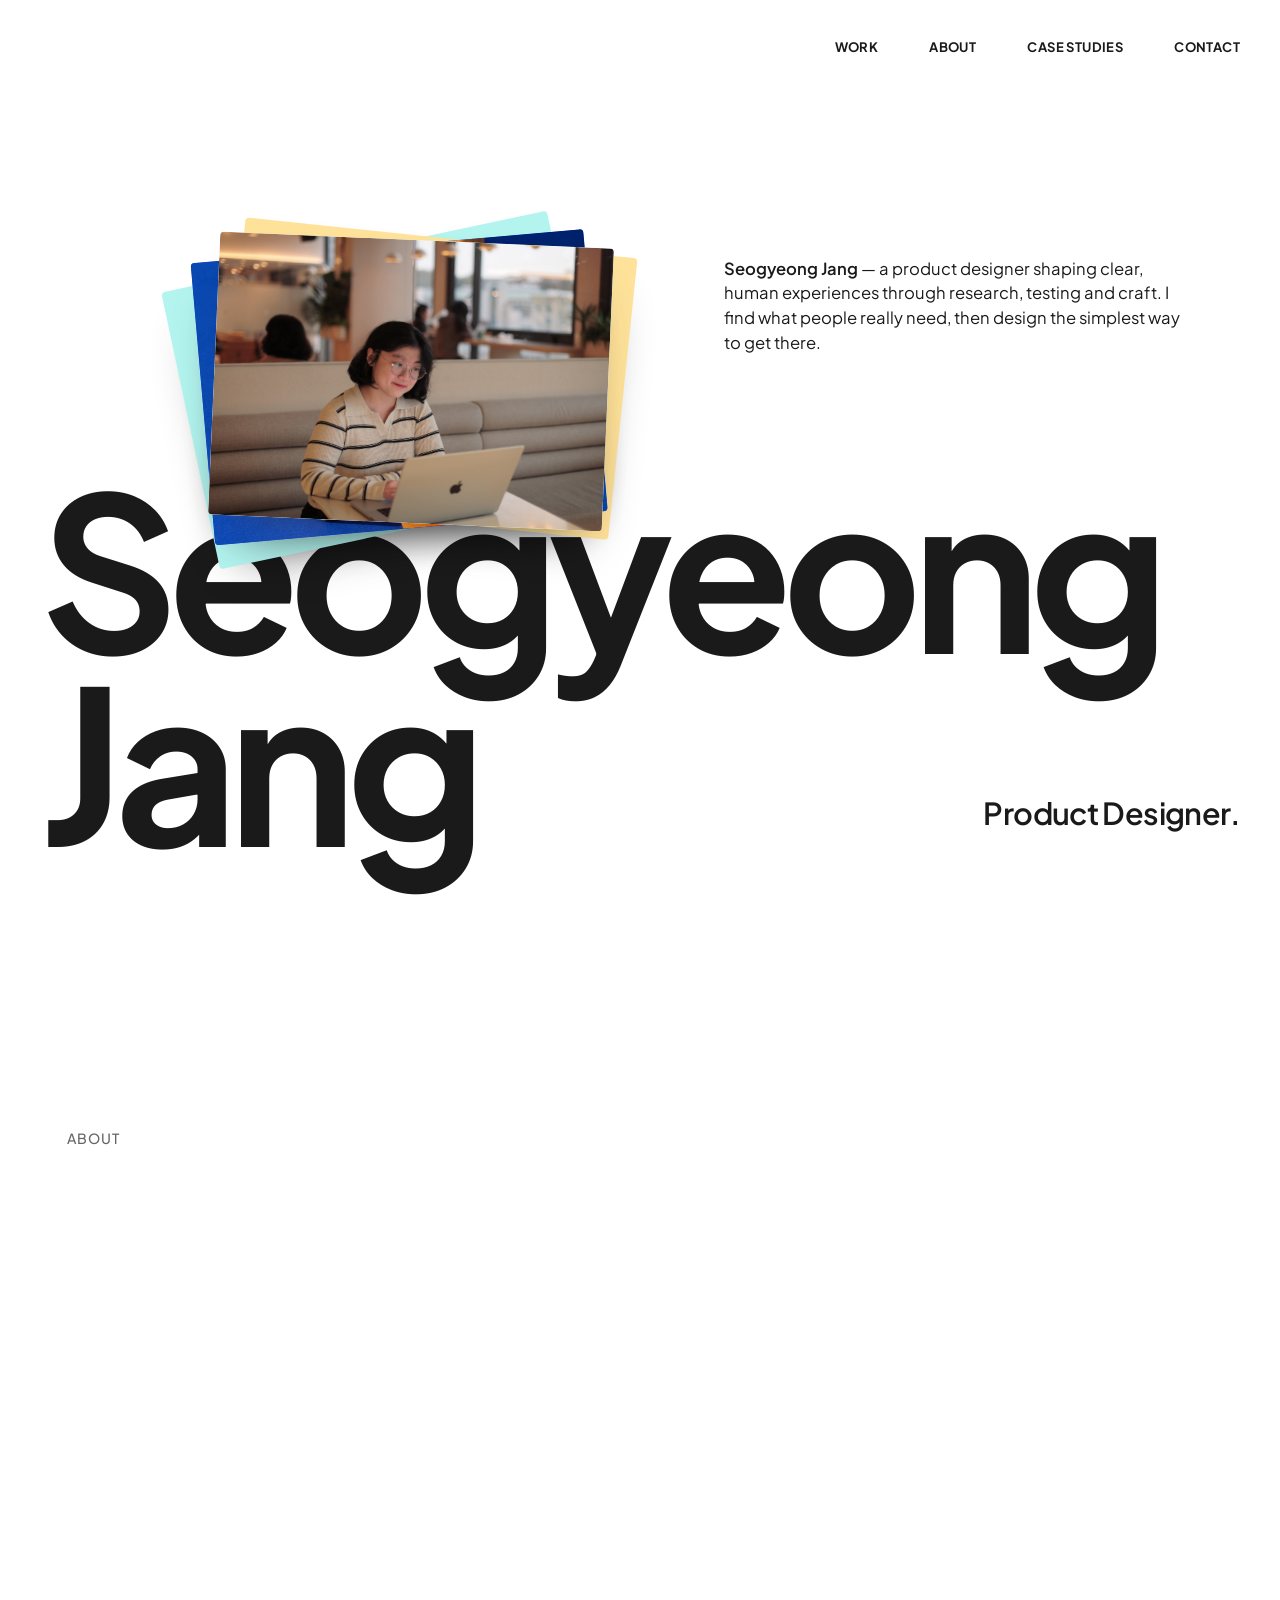
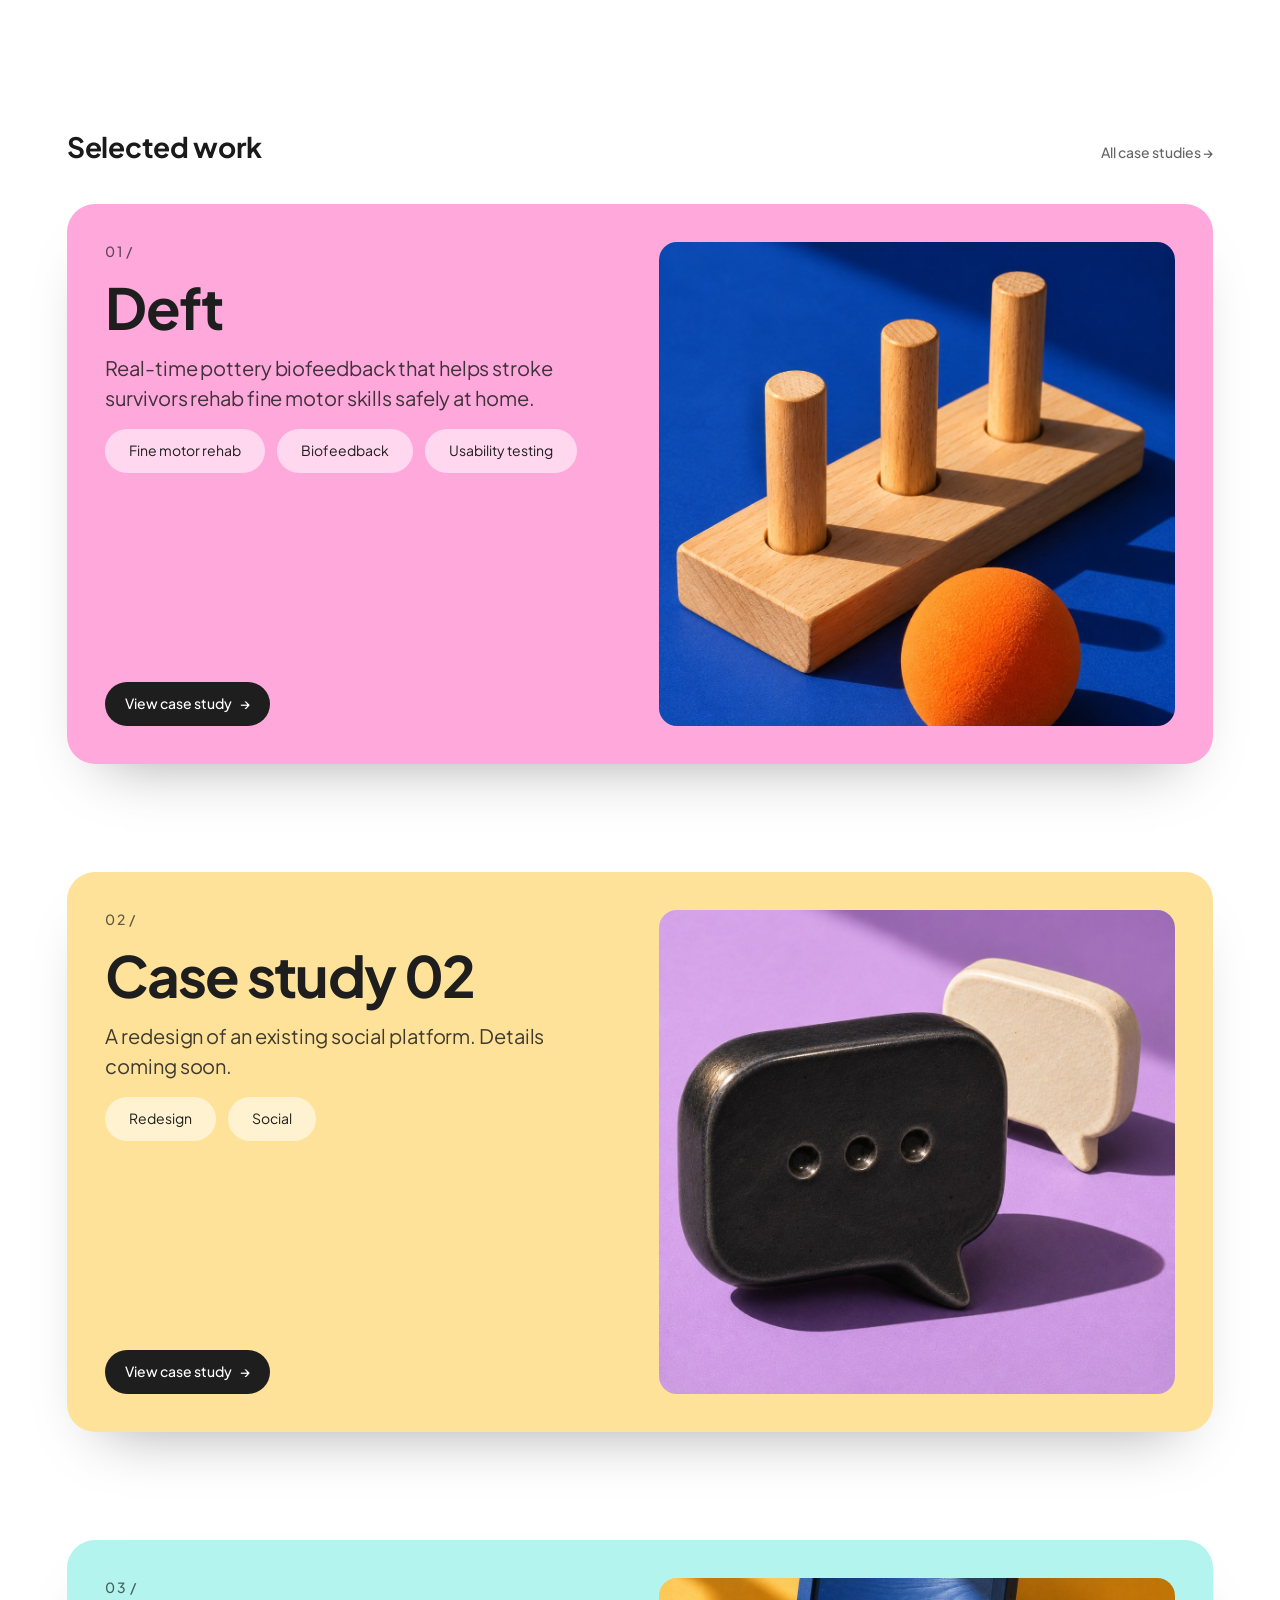
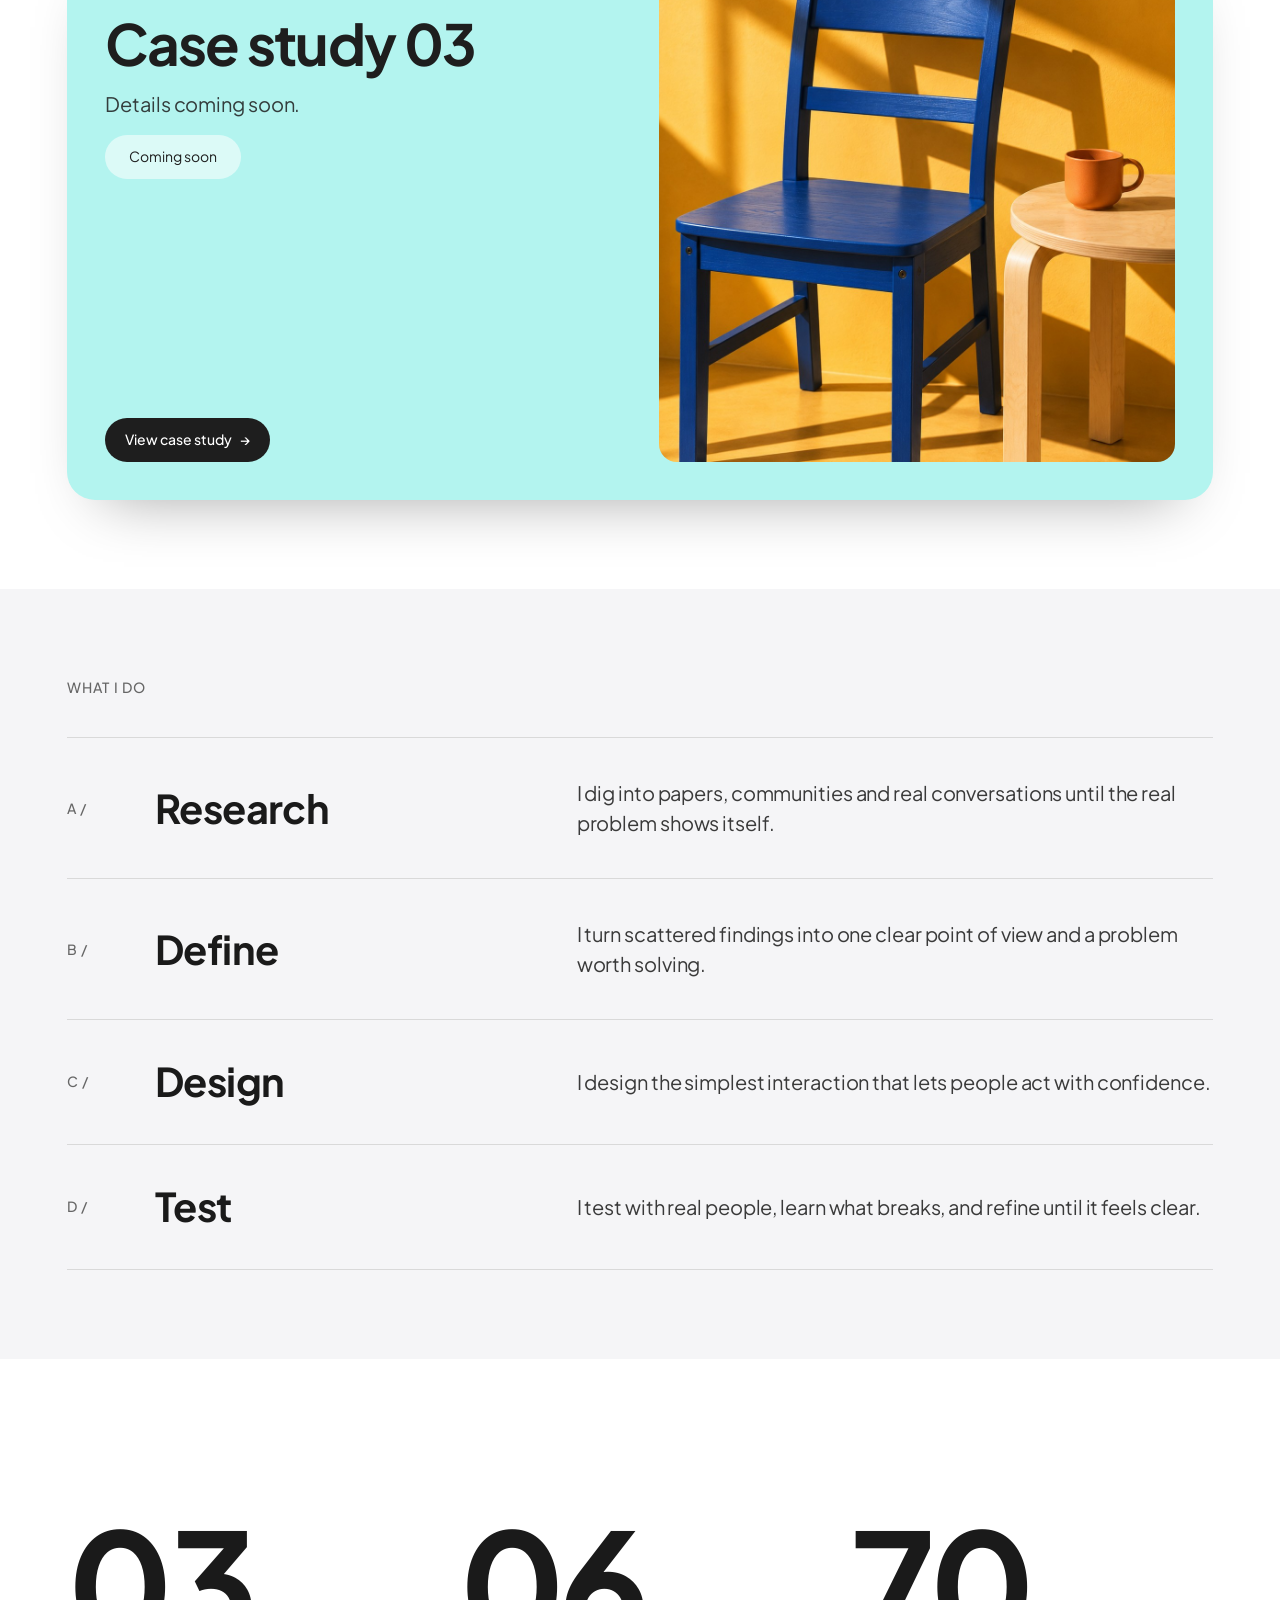
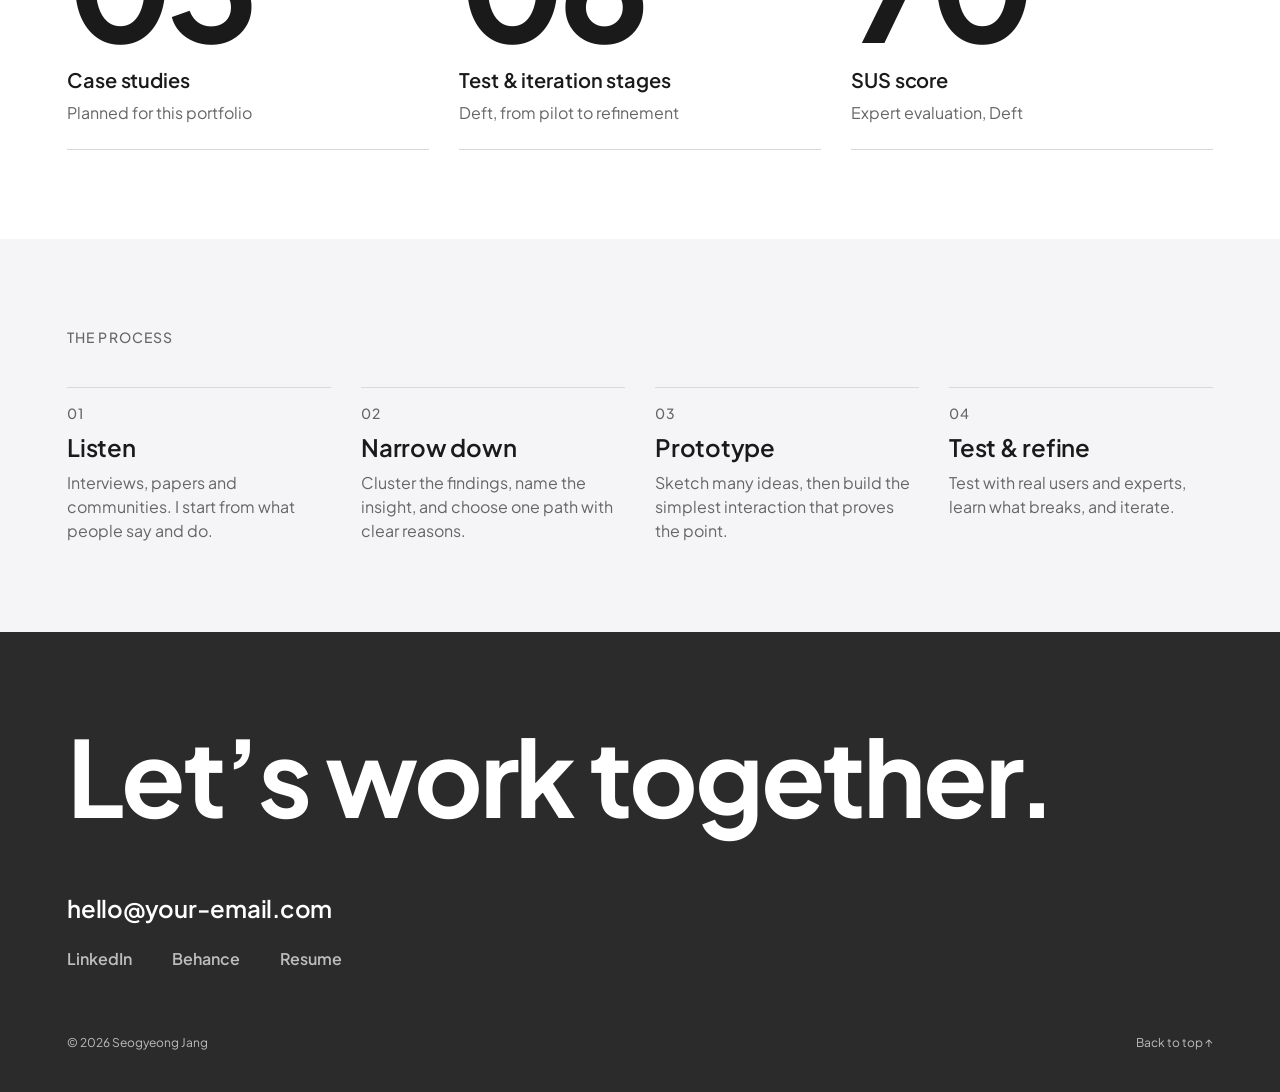
==== commit ac91c947: "Add files via upload" ====
--- a/index.html
+++ b/index.html
@@ -1,155 +1,155 @@
-<!doctype html>
-<html lang="en">
-<head>
-  <meta charset="utf-8">
-  <meta name="viewport" content="width=device-width, initial-scale=1">
-  <title>Seogyeong Jang — Product Designer</title>
-  <meta name="description" content="Seogyeong Jang is a product designer shaping clear, human experiences through research, testing and craft.">
-  <link rel="preconnect" href="https://fonts.googleapis.com">
-  <link rel="preconnect" href="https://fonts.gstatic.com" crossorigin>
-  <link href="https://fonts.googleapis.com/css2?family=Plus+Jakarta+Sans:ital,wght@0,400;0,500;0,600;0,700;1,400&display=swap" rel="stylesheet">
-  <link rel="stylesheet" href="css/tokens.css">
-  <link rel="stylesheet" href="css/site.css">
-  <script>document.documentElement.classList.add('js');try{if(sessionStorage.getItem('from')==='work'){document.documentElement.classList.add('from-work');sessionStorage.removeItem('from');}}catch(e){}</script>
-</head>
-<body class="home">
-  <a class="skip-link t-label" href="#main">Skip to content</a>
-  <div class="progress" aria-hidden="true"></div>
-
-  <button class="menu-btn" aria-expanded="false" aria-controls="nav-links" aria-label="Open menu">MENU</button>
-  <nav class="menu-panel" id="nav-links" aria-label="Primary">
-    <a class="t-nav" href="index.html" aria-current="page">Home</a>
-    <a class="t-nav" href="about.html">About</a>
-    <a class="t-nav" href="#work">Work</a>
-    <a class="t-nav" href="work.html">Case Studies</a>
-    <a class="t-nav" href="#contact">Contact</a>
-  </nav>
-
-  <main id="main">
-    <!-- Hero: short intro (top-left), nav (top-right), photo on a tight card pile, giant title -->
-    <section class="home-hero2" aria-label="Introduction">
-      <h1 class="sr-only">Seogyeong Jang — Product Designer</h1>
-      <div class="hero2__top">
-        <p class="home-intro"><strong>Seogyeong Jang</strong> — a product designer shaping clear, human experiences through research, testing and craft. I find what people really need, then design the simplest way to get there.</p>
-        <nav class="hero2__nav" aria-label="Home sections"><a href="#work">Work</a><a href="about.html">About</a><a href="work.html">Case Studies</a><a href="#contact">Contact</a></nav>
-      </div>
+<!doctype html>
+<html lang="en">
+<head>
+  <meta charset="utf-8">
+  <meta name="viewport" content="width=device-width, initial-scale=1">
+  <title>Seogyeong Jang — Product Designer</title>
+  <meta name="description" content="Seogyeong Jang is a product designer shaping clear, human experiences through research, testing and craft.">
+  <link rel="preconnect" href="https://fonts.googleapis.com">
+  <link rel="preconnect" href="https://fonts.gstatic.com" crossorigin>
+  <link href="https://fonts.googleapis.com/css2?family=Plus+Jakarta+Sans:ital,wght@0,400;0,500;0,600;0,700;1,400&display=swap" rel="stylesheet">
+  <link rel="stylesheet" href="css/tokens.css">
+  <link rel="stylesheet" href="css/site.css">
+  <script>document.documentElement.classList.add('js');try{if(sessionStorage.getItem('from')==='work'){document.documentElement.classList.add('from-work');sessionStorage.removeItem('from');}}catch(e){}</script>
+</head>
+<body class="home">
+  <a class="skip-link t-label" href="#main">Skip to content</a>
+  <div class="progress" aria-hidden="true"></div>
+
+  <button class="menu-btn" aria-expanded="false" aria-controls="nav-links" aria-label="Open menu">MENU</button>
+  <nav class="menu-panel" id="nav-links" aria-label="Primary">
+    <a class="t-nav" href="index.html" aria-current="page">Home</a>
+    <a class="t-nav" href="about.html">About</a>
+    <a class="t-nav" href="#work">Work</a>
+    <a class="t-nav" href="work.html">Case Studies</a>
+    <a class="t-nav" href="#contact">Contact</a>
+  </nav>
+
+  <main id="main">
+    <!-- Hero: short intro (top-left), nav (top-right), photo on a tight card pile, giant title -->
+    <section class="home-hero2" aria-label="Introduction">
+      <h1 class="sr-only">Seogyeong Jang — Product Designer</h1>
+      <div class="hero2__top">
+        <p class="home-intro"><strong>Seogyeong Jang</strong> — a product designer shaping clear, human experiences through research, testing and craft. I find what people really need, then design the simplest way to get there.</p>
+        <nav class="hero2__nav" aria-label="Home sections"><a href="#work">Work</a><a href="about.html">About</a><a href="work.html">Case Studies</a><a href="#contact">Contact</a></nav>
+      </div>
       <a class="pile pre intro" data-pile href="work.html" aria-label="View case studies">
         <span class="pcard pcard--b3" style="--c:#b3f4ef;--k:-.9;--i:0" aria-hidden="true"></span>
         <span class="pcard pcard--b2" style="--c:#ffe299;--k:.7;--i:1" aria-hidden="true"></span>
         <span class="pcard pcard--b1" style="--c:#1d3fd1;--k:-.5;--i:2" aria-hidden="true"><img src="img/hero-project.jpg" alt=""></span>
         <span class="pcard pcard--top" style="--k:.25;--i:3"><img src="img/profile.jpg" alt="Seogyeong Jang working on a laptop" width="1000" height="1333"></span>
-      </a>
-      <p class="hero2__title" aria-hidden="true"><span class="l1">Seogyeong</span><span class="l2">Jang<span class="role">Product Designer.</span></span></p>
-      <p class="hero2__copy t-meta">© 2026</p>
-    </section>
-
-    <!-- About: big statement -->
-    <section class="assemble" id="about" data-assemble aria-labelledby="about-label">
-      <div class="assemble__sticky">
-        <div class="container">
-          <p class="section-header__label t-overline" id="about-label">About</p>
-          <p class="home-statement" data-assemble-text>Seogyeong Jang brings research and design together, turning complexity into clarity and curiosity into craft.</p>
-          <p class="home-statement-sub t-body-md" data-assemble-sub>I like problems that look complicated at first. I research widely, narrow down with evidence, and keep testing until the design is clear enough for anyone to follow.</p>
-        </div>
-      </div>
-    </section>
-
-    <!-- Selected work: three stacking case-study cards -->
-    <section class="stack-section" id="work" aria-labelledby="work-label">
-      <div class="container">
-        <div class="stack-head">
-          <h2 class="section-header__title t-h1" id="work-label" data-reveal>Selected work</h2>
-          <a class="stack-head__all t-label" href="work.html" data-reveal>All case studies →</a>
-        </div>
-        <div class="stack" data-stack>
-          <div class="stack__item" style="--i:0">
-            <a class="scard" href="case-study.html" style="--c:#ffa8db" aria-label="Case study 01: RE:HAND">
-              <div class="scard__text">
-                <span class="scard__idx t-overline">01 /</span>
-                <h3 class="scard__title">RE:HAND</h3>
-                <p class="scard__desc t-body-lg">Real-time pottery biofeedback that helps stroke survivors rehab fine motor skills safely at home.</p>
-                <ul class="chips"><li class="chip t-chip">Fine motor rehab</li><li class="chip t-chip">Biofeedback</li><li class="chip t-chip">Usability testing</li></ul>
-                <span class="scard__cta t-label">View case study <span aria-hidden="true">→</span></span>
-              </div>
-              <div class="scard__media"><img src="img/hero-project.jpg" alt="RE:HAND key image" style="object-position:50% 35%"></div>
-            </a>
-          </div>
-          <div class="stack__item" style="--i:1">
-            <a class="scard" href="case-study-2.html" style="--c:#ffe299" aria-label="Case study 02">
-              <div class="scard__text">
-                <span class="scard__idx t-overline">02 /</span>
-                <h3 class="scard__title">Case study 02</h3>
-                <p class="scard__desc t-body-lg">A redesign of an existing social platform. Details coming soon.</p>
-                <ul class="chips"><li class="chip t-chip">Redesign</li><li class="chip t-chip">Social</li></ul>
-                <span class="scard__cta t-label">View case study <span aria-hidden="true">→</span></span>
-              </div>
-              <div class="scard__media"><img src="img/case-02.jpg" alt="Case study 02 key image"></div>
-            </a>
-          </div>
-          <div class="stack__item" style="--i:2">
-            <a class="scard" href="case-study-3.html" style="--c:#b3f4ef" aria-label="Case study 03">
-              <div class="scard__text">
-                <span class="scard__idx t-overline">03 /</span>
-                <h3 class="scard__title">Case study 03</h3>
-                <p class="scard__desc t-body-lg">Details coming soon.</p>
-                <ul class="chips"><li class="chip t-chip">Coming soon</li></ul>
-                <span class="scard__cta t-label">View case study <span aria-hidden="true">→</span></span>
-              </div>
-              <div class="scard__media"><img src="img/case-03.jpg" alt="Case study 03 key image"></div>
-            </a>
-          </div>
-        </div>
-      </div>
-    </section>
-
-    <!-- What I do -->
-    <section class="section section--band" aria-labelledby="do-label">
-      <div class="container">
-        <p class="section-header__label t-overline" id="do-label" data-reveal>What I do</p>
-        <div class="do-list">
-          <div class="do-row" data-reveal><span class="do-row__idx t-overline">A /</span><h2 class="do-row__title">Research</h2><p class="do-row__text t-body-lg">I dig into papers, communities and real conversations until the real problem shows itself.</p></div>
-          <div class="do-row" data-reveal><span class="do-row__idx t-overline">B /</span><h2 class="do-row__title">Define</h2><p class="do-row__text t-body-lg">I turn scattered findings into one clear point of view and a problem worth solving.</p></div>
-          <div class="do-row" data-reveal><span class="do-row__idx t-overline">C /</span><h2 class="do-row__title">Design</h2><p class="do-row__text t-body-lg">I design the simplest interaction that lets people act with confidence.</p></div>
-          <div class="do-row" data-reveal><span class="do-row__idx t-overline">D /</span><h2 class="do-row__title">Test</h2><p class="do-row__text t-body-lg">I test with real people, learn what breaks, and refine until it feels clear.</p></div>
-        </div>
-      </div>
-    </section>
-
-    <!-- In numbers -->
-    <section class="section" aria-labelledby="num-label">
-      <div class="container">
-        <p class="section-header__label t-overline" id="num-label" data-reveal>In numbers</p>
-        <ul class="num-grid">
-          <li class="num" data-reveal><span class="num__value">03</span><span class="num__label t-h2">Case studies</span><span class="num__note t-body-sm">Planned for this portfolio</span></li>
-          <li class="num" data-reveal style="--reveal-delay:80ms"><span class="num__value">06</span><span class="num__label t-h2">Test &amp; iteration stages</span><span class="num__note t-body-sm">RE:HAND, from pilot to refinement</span></li>
-          <li class="num" data-reveal style="--reveal-delay:160ms"><span class="num__value">70</span><span class="num__label t-h2">SUS score</span><span class="num__note t-body-sm">Expert evaluation, RE:HAND</span></li>
-        </ul>
-      </div>
-    </section>
-
-
-    <!-- Process -->
-    <section class="section section--band" id="process" aria-labelledby="proc-label">
-      <div class="container">
-        <p class="section-header__label t-overline" id="proc-label" data-reveal>The process</p>
-        <ol class="proc-grid">
-          <li class="proc" data-reveal><span class="t-overline">01</span><h3 class="t-card">Listen</h3><p class="t-body-sm">Interviews, papers and communities. I start from what people say and do.</p></li>
-          <li class="proc" data-reveal style="--reveal-delay:70ms"><span class="t-overline">02</span><h3 class="t-card">Narrow down</h3><p class="t-body-sm">Cluster the findings, name the insight, and choose one path with clear reasons.</p></li>
-          <li class="proc" data-reveal style="--reveal-delay:140ms"><span class="t-overline">03</span><h3 class="t-card">Prototype</h3><p class="t-body-sm">Sketch many ideas, then build the simplest interaction that proves the point.</p></li>
-          <li class="proc" data-reveal style="--reveal-delay:210ms"><span class="t-overline">04</span><h3 class="t-card">Test &amp; refine</h3><p class="t-body-sm">Test with real users and experts, learn what breaks, and iterate.</p></li>
-        </ol>
-      </div>
-    </section>
-  </main>
-
-  <footer class="home-footer" id="contact">
-    <div class="container">
-      <p class="home-footer__big" data-reveal>Let’s work together.</p>
-      <p class="t-card home-footer__mail">hello@your-email.com</p>
-      <div class="home-footer__links t-nav"><a href="#">LinkedIn</a><a href="#">Behance</a><a href="#">Resume</a></div>
-      <div class="home-footer__meta t-meta"><span>© 2026 Seogyeong Jang</span><a href="#main">Back to top ↑</a></div>
-    </div>
-  </footer>
-  <script src="js/main.js" defer></script>
-</body>
-</html>
+      </a>
+      <p class="hero2__title" aria-hidden="true"><span class="l1">Seogyeong</span><span class="l2">Jang<span class="role">Product Designer.</span></span></p>
+      <p class="hero2__copy t-meta">© 2026</p>
+    </section>
+
+    <!-- About: big statement -->
+    <section class="assemble" id="about" data-assemble aria-labelledby="about-label">
+      <div class="assemble__sticky">
+        <div class="container">
+          <p class="section-header__label t-overline" id="about-label">About</p>
+          <p class="home-statement" data-assemble-text>Seogyeong Jang brings research and design together, turning complexity into clarity and curiosity into craft.</p>
+          <p class="home-statement-sub t-body-md" data-assemble-sub>I like problems that look complicated at first. I research widely, narrow down with evidence, and keep testing until the design is clear enough for anyone to follow.</p>
+        </div>
+      </div>
+    </section>
+
+    <!-- Selected work: three stacking case-study cards -->
+    <section class="stack-section" id="work" aria-labelledby="work-label">
+      <div class="container">
+        <div class="stack-head">
+          <h2 class="section-header__title t-h1" id="work-label" data-reveal>Selected work</h2>
+          <a class="stack-head__all t-label" href="work.html" data-reveal>All case studies →</a>
+        </div>
+        <div class="stack" data-stack>
+          <div class="stack__item" style="--i:0">
+            <a class="scard" href="case-study.html" style="--c:#ffa8db" aria-label="Case study 01: Deft">
+              <div class="scard__text">
+                <span class="scard__idx t-overline">01 /</span>
+                <h3 class="scard__title">Deft</h3>
+                <p class="scard__desc t-body-lg">Real-time pottery biofeedback that helps stroke survivors rehab fine motor skills safely at home.</p>
+                <ul class="chips"><li class="chip t-chip">Fine motor rehab</li><li class="chip t-chip">Biofeedback</li><li class="chip t-chip">Usability testing</li></ul>
+                <span class="scard__cta t-label">View case study <span aria-hidden="true">→</span></span>
+              </div>
+              <div class="scard__media"><img src="img/hero-project.jpg" alt="Deft key image" style="object-position:50% 35%"></div>
+            </a>
+          </div>
+          <div class="stack__item" style="--i:1">
+            <a class="scard" href="case-study-2.html" style="--c:#ffe299" aria-label="Case study 02">
+              <div class="scard__text">
+                <span class="scard__idx t-overline">02 /</span>
+                <h3 class="scard__title">Case study 02</h3>
+                <p class="scard__desc t-body-lg">A redesign of an existing social platform. Details coming soon.</p>
+                <ul class="chips"><li class="chip t-chip">Redesign</li><li class="chip t-chip">Social</li></ul>
+                <span class="scard__cta t-label">View case study <span aria-hidden="true">→</span></span>
+              </div>
+              <div class="scard__media"><img src="img/case-02.jpg" alt="Case study 02 key image"></div>
+            </a>
+          </div>
+          <div class="stack__item" style="--i:2">
+            <a class="scard" href="case-study-3.html" style="--c:#b3f4ef" aria-label="Case study 03">
+              <div class="scard__text">
+                <span class="scard__idx t-overline">03 /</span>
+                <h3 class="scard__title">Case study 03</h3>
+                <p class="scard__desc t-body-lg">Details coming soon.</p>
+                <ul class="chips"><li class="chip t-chip">Coming soon</li></ul>
+                <span class="scard__cta t-label">View case study <span aria-hidden="true">→</span></span>
+              </div>
+              <div class="scard__media"><img src="img/case-03.jpg" alt="Case study 03 key image"></div>
+            </a>
+          </div>
+        </div>
+      </div>
+    </section>
+
+    <!-- What I do -->
+    <section class="section section--band" aria-labelledby="do-label">
+      <div class="container">
+        <p class="section-header__label t-overline" id="do-label" data-reveal>What I do</p>
+        <div class="do-list">
+          <div class="do-row" data-reveal><span class="do-row__idx t-overline">A /</span><h2 class="do-row__title">Research</h2><p class="do-row__text t-body-lg">I dig into papers, communities and real conversations until the real problem shows itself.</p></div>
+          <div class="do-row" data-reveal><span class="do-row__idx t-overline">B /</span><h2 class="do-row__title">Define</h2><p class="do-row__text t-body-lg">I turn scattered findings into one clear point of view and a problem worth solving.</p></div>
+          <div class="do-row" data-reveal><span class="do-row__idx t-overline">C /</span><h2 class="do-row__title">Design</h2><p class="do-row__text t-body-lg">I design the simplest interaction that lets people act with confidence.</p></div>
+          <div class="do-row" data-reveal><span class="do-row__idx t-overline">D /</span><h2 class="do-row__title">Test</h2><p class="do-row__text t-body-lg">I test with real people, learn what breaks, and refine until it feels clear.</p></div>
+        </div>
+      </div>
+    </section>
+
+    <!-- In numbers -->
+    <section class="section" aria-labelledby="num-label">
+      <div class="container">
+        <p class="section-header__label t-overline" id="num-label" data-reveal>In numbers</p>
+        <ul class="num-grid">
+          <li class="num" data-reveal><span class="num__value">03</span><span class="num__label t-h2">Case studies</span><span class="num__note t-body-sm">Planned for this portfolio</span></li>
+          <li class="num" data-reveal style="--reveal-delay:80ms"><span class="num__value">06</span><span class="num__label t-h2">Test &amp; iteration stages</span><span class="num__note t-body-sm">Deft, from pilot to refinement</span></li>
+          <li class="num" data-reveal style="--reveal-delay:160ms"><span class="num__value">70</span><span class="num__label t-h2">SUS score</span><span class="num__note t-body-sm">Expert evaluation, Deft</span></li>
+        </ul>
+      </div>
+    </section>
+
+
+    <!-- Process -->
+    <section class="section section--band" id="process" aria-labelledby="proc-label">
+      <div class="container">
+        <p class="section-header__label t-overline" id="proc-label" data-reveal>The process</p>
+        <ol class="proc-grid">
+          <li class="proc" data-reveal><span class="t-overline">01</span><h3 class="t-card">Listen</h3><p class="t-body-sm">Interviews, papers and communities. I start from what people say and do.</p></li>
+          <li class="proc" data-reveal style="--reveal-delay:70ms"><span class="t-overline">02</span><h3 class="t-card">Narrow down</h3><p class="t-body-sm">Cluster the findings, name the insight, and choose one path with clear reasons.</p></li>
+          <li class="proc" data-reveal style="--reveal-delay:140ms"><span class="t-overline">03</span><h3 class="t-card">Prototype</h3><p class="t-body-sm">Sketch many ideas, then build the simplest interaction that proves the point.</p></li>
+          <li class="proc" data-reveal style="--reveal-delay:210ms"><span class="t-overline">04</span><h3 class="t-card">Test &amp; refine</h3><p class="t-body-sm">Test with real users and experts, learn what breaks, and iterate.</p></li>
+        </ol>
+      </div>
+    </section>
+  </main>
+
+  <footer class="home-footer" id="contact">
+    <div class="container">
+      <p class="home-footer__big" data-reveal>Let’s work together.</p>
+      <p class="t-card home-footer__mail">hello@your-email.com</p>
+      <div class="home-footer__links t-nav"><a href="#">LinkedIn</a><a href="#">Behance</a><a href="#">Resume</a></div>
+      <div class="home-footer__meta t-meta"><span>© 2026 Seogyeong Jang</span><a href="#main">Back to top ↑</a></div>
+    </div>
+  </footer>
+  <script src="js/main.js" defer></script>
+</body>
+</html>
--- a/css/site.css
+++ b/css/site.css
@@ -1,852 +1,873 @@
-/* Layout + components for the case-study sub page. Tokens live in tokens.css. */
+/* Layout + components for the case-study sub page. Tokens live in tokens.css. */
+
+*, *::before, *::after { box-sizing: border-box; }
+html { scroll-behavior: smooth; -webkit-text-size-adjust: 100%; }
+body {
+  margin: 0;
+  background: var(--surface-page);
+  color: var(--text-primary);
+  font-family: var(--font-sans);
+  font-size: 1rem;
+  line-height: 1.5;
+  -webkit-font-smoothing: antialiased;
+  text-rendering: optimizeLegibility;
+}
+h1, h2, h3, h4, p, ul, ol, figure, blockquote { margin: 0; padding: 0; }
+ul, ol { list-style: none; }
+a { color: inherit; text-decoration: none; }
+img { max-width: 100%; display: block; }
+button { font: inherit; color: inherit; background: none; border: 0; cursor: pointer; }
+:focus-visible { outline: 2px solid var(--text-primary); outline-offset: 3px; border-radius: 4px; }
+
+.skip-link {
+  position: absolute; left: var(--space-sm); top: -4rem; z-index: 100;
+  background: var(--text-primary); color: var(--text-inverse);
+  padding: var(--space-xs) var(--space-sm); border-radius: var(--radius-md);
+}
+.skip-link:focus { top: var(--space-sm); }
+
+.container { width: min(var(--content-width), 100% - 2 * var(--page-pad)); margin-inline: auto; }
+.measure { max-width: var(--text-width); }
+
+/* ---------- Progress bar ---------- */
+.progress {
+  position: fixed; inset: 0 0 auto 0; height: 3px; z-index: 60;
+  background: var(--text-primary); transform-origin: 0 50%; transform: scaleX(0);
+}
+
+/* ---------- Header ---------- */
+.site-header {
+  position: sticky; top: 0; z-index: 50;
+  background: color-mix(in srgb, var(--surface-page) 88%, transparent);
+  backdrop-filter: saturate(1.4) blur(12px);
+  -webkit-backdrop-filter: saturate(1.4) blur(12px);
+  border-bottom: 1px solid transparent;
+  transition: border-color var(--dur-base) var(--ease-out), box-shadow var(--dur-base) var(--ease-out);
+}
+.site-header.is-scrolled { border-bottom-color: var(--border-default); }
+.nav {
+  display: flex; align-items: center; justify-content: space-between;
+  min-height: 64px; padding-block: var(--space-md);
+}
+.nav__brand { color: var(--text-primary); }
+.nav__links { display: flex; gap: clamp(1.5rem, 1rem + 2.2vw, 4rem); }
+.nav__link { position: relative; color: var(--text-secondary); padding-block: var(--space-2xs); transition: color var(--dur-fast); }
+.nav__link::after {
+  content: ""; position: absolute; left: 0; right: 0; bottom: 0; height: 2px; background: currentColor;
+  transform: scaleX(0); transform-origin: 0 50%; transition: transform var(--dur-base) var(--ease-out);
+}
+.nav__link:hover, .nav__link[aria-current="page"] { color: var(--text-primary); }
+.nav__link:hover::after, .nav__link[aria-current="page"]::after { transform: scaleX(1); }
+.nav__toggle { display: none; width: 44px; height: 44px; margin-right: -10px; align-items: center; justify-content: center; }
+.nav__toggle span, .nav__toggle span::before {
+  display: block; width: 22px; height: 2px; background: var(--text-primary); border-radius: 2px;
+  transition: transform var(--dur-base) var(--ease-out), background var(--dur-fast);
+}
+.nav__toggle span { position: relative; }
+.nav__toggle span::before { content: ""; position: absolute; top: 7px; }
+.nav__toggle[aria-expanded="true"] span { background: transparent; }
+.nav__toggle[aria-expanded="true"] span::before { top: 0; transform: rotate(45deg); }
+.nav__toggle[aria-expanded="true"] span::after {
+  content: ""; position: absolute; top: 0; left: 0; width: 22px; height: 2px; background: var(--text-primary); transform: rotate(-45deg);
+}
+
+@media (max-width: 720px) {
+  .nav__toggle { display: inline-flex; }
+  .nav__links {
+    position: absolute; top: 100%; left: 0; right: 0; flex-direction: column; gap: 0;
+    background: var(--surface-page); border-bottom: 1px solid var(--border-default);
+    padding: var(--space-xs) var(--page-pad) var(--space-md);
+    clip-path: inset(0 0 100% 0); visibility: hidden; opacity: 0;
+    transition: clip-path var(--dur-base) var(--ease-out), opacity var(--dur-fast), visibility 0s linear var(--dur-base);
+  }
+  .nav__links.is-open { clip-path: inset(0); visibility: visible; opacity: 1; transition-delay: 0s; }
+  .nav__link { padding-block: var(--space-sm); border-bottom: 1px solid var(--border-default); }
+  .nav__link::after { display: none; }
+}
+
+/* ---------- Sections ---------- */
+.section { padding-block: var(--space-section-y); }
+.section--band { background: var(--surface-band); }
+.section__inner { display: flex; flex-direction: column; gap: var(--space-lg); }
+.section-header { display: flex; flex-direction: column; gap: var(--space-sm); max-width: var(--text-width); }
+.section-header__label { color: var(--text-secondary); }
+.section-header__title { color: var(--text-primary); text-wrap: balance; }
+.statement { color: var(--text-statement); max-width: var(--text-width); text-wrap: pretty; }
+.prose { max-width: var(--text-width); text-wrap: pretty; }
+.sub-title { color: var(--text-primary); }
+.stack-sm { display: flex; flex-direction: column; gap: var(--space-sm); }
+.stack-md { display: flex; flex-direction: column; gap: var(--space-md); }
+
+.hero { padding-block: clamp(3rem, 2rem + 4vw, 6rem) var(--space-section-y); }
+
+/* ---------- Media placeholder ---------- */
+.media { display: flex; flex-direction: column; gap: var(--space-sm); }
+.media__img {
+  display: grid; place-items: center; width: 100%;
+  background: var(--surface-placeholder); border-radius: var(--radius-md);
+  color: var(--text-meta); overflow: hidden; position: relative;
+}
+.media__img::after {
+  content: ""; position: absolute; inset: 0;
+  background: linear-gradient(110deg, transparent 30%, rgba(255,255,255,.55) 50%, transparent 70%);
+  transform: translateX(-100%); animation: shimmer 2.6s var(--ease-out) infinite;
+}
+.media__caption { color: var(--text-meta); }
+.ratio-hero { aspect-ratio: 1146 / 560; }
+.ratio-wide { aspect-ratio: 1146 / 597; }
+.ratio-side { aspect-ratio: 362 / 597; }
+.ratio-persona { aspect-ratio: 558 / 560; }
+@keyframes shimmer { to { transform: translateX(100%); } }
+
+/* ---------- Meta + chips ---------- */
+.meta { display: grid; grid-template-columns: repeat(4, minmax(0, 1fr)); gap: var(--gutter); }
+.meta__item { display: flex; flex-direction: column; gap: var(--space-xs); }
+.meta__label { color: var(--text-secondary); }
+.chips { display: flex; flex-wrap: wrap; gap: 12px; }
+.chip {
+  background: var(--surface-subtle); color: #333; border-radius: var(--radius-full);
+  padding: 0.75rem 1.5rem;
+  transition: background var(--dur-fast), color var(--dur-fast), transform var(--dur-base) var(--ease-out);
+}
+.chip:hover { background: var(--text-primary); color: var(--text-inverse); transform: translateY(-2px); }
+@media (max-width: 720px) {
+  .meta { grid-template-columns: repeat(2, minmax(0, 1fr)); row-gap: var(--space-md); }
+  .chip { padding: 0.625rem 1.125rem; }
+}
+
+/* ---------- Callouts ---------- */
+.callout {
+  display: flex; flex-direction: column; gap: var(--space-md);
+  background: var(--surface-callout); border-radius: var(--radius-lg);
+  padding: clamp(1.5rem, 1rem + 2.2vw, 4rem);
+}
+.callout--white { background: var(--surface-card); }
+.callout--dark {
+  background: var(--surface-inverse); color: var(--text-inverse);
+  padding: var(--space-md) var(--space-card); gap: var(--space-xs); max-width: var(--text-width);
+}
+.callout--dark .callout__label { color: var(--text-inverse-secondary); }
+.callout__label { color: var(--text-secondary); }
+.callout__body { max-width: var(--text-width); text-wrap: pretty; }
+@media (max-width: 720px) { .callout--dark { padding: var(--space-md); } }
+
+/* ---------- Split (8/4) ---------- */
+.split { display: grid; grid-template-columns: minmax(0, 754fr) minmax(0, 362fr); gap: var(--gutter); align-items: start; }
+.split__text { display: flex; flex-direction: column; gap: var(--space-lg); }
+@media (max-width: 860px) { .split { grid-template-columns: 1fr; } .ratio-side { aspect-ratio: 4 / 3; } }
+
+/* ---------- Quote ---------- */
+.quote { border-left: 2px solid var(--border-quote); padding-left: var(--space-md); max-width: var(--text-width); }
+
+/* ---------- Source list ---------- */
+.sources { display: flex; flex-direction: column; gap: 12px; padding-left: var(--space-sm); max-width: var(--text-width); }
+.sources li { position: relative; padding-left: 1rem; }
+.sources li::before { content: "–"; position: absolute; left: 0; color: var(--text-meta); }
+
+/* ---------- Stat cards ---------- */
+.stats { display: grid; grid-template-columns: repeat(3, minmax(0, 1fr)); gap: var(--gutter); }
+.stat {
+  display: flex; flex-direction: column; gap: var(--space-xs);
+  background: var(--surface-card-muted); border-radius: var(--radius-md); padding: var(--space-md);
+  transition: transform var(--dur-base) var(--ease-out), box-shadow var(--dur-base) var(--ease-out);
+}
+.stat:hover { transform: translateY(-4px); box-shadow: 0 12px 28px -16px rgba(0,0,0,.25); }
+.stat__value { color: var(--text-primary); }
+.stat__text { color: var(--text-secondary); }
+.stats__row-label { grid-column: 1 / -1; color: var(--text-secondary); }
+@media (max-width: 960px) { .stats { grid-template-columns: repeat(2, minmax(0, 1fr)); } }
+@media (max-width: 600px) { .stats { grid-template-columns: 1fr; } }
+
+/* ---------- Insight cards ---------- */
+.insights { display: grid; grid-template-columns: repeat(2, minmax(0, 1fr)); gap: var(--gutter); }
+.insight {
+  display: flex; flex-direction: column; gap: var(--space-sm);
+  background: var(--surface-card); border-radius: var(--radius-md); padding: var(--space-card);
+  transition: transform var(--dur-base) var(--ease-out), box-shadow var(--dur-base) var(--ease-out);
+}
+.insight:hover { transform: translateY(-4px); box-shadow: 0 14px 30px -18px rgba(0,0,0,.28); }
+.insight__title-row { display: flex; align-items: baseline; flex-wrap: wrap; gap: var(--space-xs); }
+.insight__tag { color: var(--text-meta); }
+.insight__text { color: var(--text-secondary); }
+@media (max-width: 720px) { .insights { grid-template-columns: 1fr; } .insight { padding: var(--space-md); } }
+
+/* ---------- Principles ---------- */
+.principles { display: grid; grid-template-columns: repeat(2, minmax(0, 362px)); column-gap: var(--gutter); row-gap: var(--space-xs); }
+.principles li { display: flex; gap: var(--space-xs); }
+.principles li::before { content: "–"; color: var(--text-meta); }
+@media (max-width: 720px) { .principles { grid-template-columns: 1fr; } }
+
+/* ---------- Persona ---------- */
+.persona-wrap { display: grid; grid-template-columns: repeat(2, minmax(0, 1fr)); gap: var(--gutter); align-items: stretch; }
+.persona {
+  display: flex; flex-direction: column; gap: var(--space-md);
+  background: var(--surface-callout); border-radius: var(--radius-lg); padding: clamp(1.5rem, 1rem + 1.6vw, 2.5rem);
+}
+.persona__head { display: flex; flex-direction: column; gap: var(--space-2xs); }
+.persona__kicker { color: var(--text-secondary); }
+.persona__summary { color: var(--text-secondary); }
+.persona dl { display: flex; flex-direction: column; gap: var(--space-md); margin: 0; }
+.persona dl div { display: flex; flex-direction: column; gap: var(--space-2xs); }
+.persona dt { color: var(--text-secondary); }
+.persona dd { margin: 0; }
+@media (max-width: 860px) { .persona-wrap { grid-template-columns: 1fr; } .ratio-persona { aspect-ratio: 4 / 3; } }
+
+/* ---------- Journey ---------- */
+.journey { display: flex; align-items: stretch; gap: var(--space-xs); }
+.journey__arrow { align-self: center; color: var(--text-meta); flex: 0 0 auto; transition: color var(--dur-fast); }
+.stage {
+  flex: 1 1 0; min-width: 0; display: flex; flex-direction: column; gap: var(--space-sm);
+  border: 1px solid var(--border-default); border-radius: var(--radius-md); padding: var(--space-sm);
+  background: var(--surface-page);
+  transition: opacity var(--dur-base) var(--ease-out), border-color var(--dur-fast), transform var(--dur-base) var(--ease-out), box-shadow var(--dur-base) var(--ease-out);
+}
+.journey:hover .stage:not(:hover):not(:focus-within) { opacity: 0.5; }
+.stage:hover, .stage:focus-within { border-color: var(--border-strong); transform: translateY(-4px); box-shadow: 0 14px 28px -18px rgba(0,0,0,.3); }
+.stage__name { color: var(--text-primary); }
+.stage__action { color: var(--text-primary); }
+.stage__block { display: flex; flex-direction: column; gap: var(--space-2xs); }
+.stage__label { color: var(--text-secondary); }
+.stage__divider { border: 0; border-top: 1px solid var(--surface-subtle); width: 100%; margin: 0; }
+.stage__finding { color: var(--tone, var(--text-primary)); }
+.stage__result { color: var(--text-primary); }
+.stage--blue   { --tone: var(--emotion-positive); }
+.stage--red    { --tone: var(--emotion-negative); }
+.stage--yellow { --tone: var(--emotion-caution); }
+.stage--purple { --tone: var(--emotion-hopeful); }
+.stage--green  { --tone: var(--emotion-relief); }
+@media (max-width: 1000px) {
+  .journey {
+    overflow-x: auto; scroll-snap-type: x mandatory; gap: var(--space-xs);
+    margin-inline: calc(-1 * var(--page-pad)); padding: var(--space-xs) var(--page-pad) var(--space-md);
+    scrollbar-width: thin;
+  }
+  .stage { flex: 0 0 min(15rem, 72vw); scroll-snap-align: start; }
+  .journey:hover .stage:not(:hover) { opacity: 1; }
+}
+
+/* ---------- Competitor rows ---------- */
+.landscape { border-top: 1px solid var(--border-default); }
+.row {
+  display: grid; grid-template-columns: minmax(0, 264fr) minmax(0, 411fr) minmax(0, 411fr); gap: var(--gutter);
+  padding-block: var(--space-card); border-bottom: 1px solid var(--border-default);
+  transition: background var(--dur-base) var(--ease-out);
+}
+.row__name { display: flex; flex-direction: column; gap: var(--space-2xs); }
+.row__descriptor { color: var(--text-secondary); }
+.row__col { display: flex; flex-direction: column; gap: var(--space-xs); }
+.row__col-label { color: var(--text-secondary); margin-bottom: var(--space-2xs); }
+.row__list { display: flex; flex-direction: column; gap: var(--space-xs); }
+.row__list li { display: flex; gap: var(--space-xs); }
+.row__list li::before { flex: 0 0 auto; width: 10px; color: var(--text-secondary); }
+.row__list--plus li::before { content: "+"; }
+.row__list--minus li::before { content: "–"; }
+.row--ours .row__name .row__title { position: relative; width: fit-content; }
+.row--ours .row__name .row__title::after { content: ""; position: absolute; left: 0; right: 0; bottom: -2px; height: 2px; background: var(--text-primary); }
+@media (max-width: 860px) { .row { grid-template-columns: 1fr 1fr; } .row__name { grid-column: 1 / -1; } }
+@media (max-width: 560px) { .row { grid-template-columns: 1fr; } }
+
+/* ---------- HMW ---------- */
+.hmw { display: flex; flex-direction: column; gap: 12px; max-width: var(--text-width); counter-reset: hmw; }
+.hmw__item {
+  display: flex; gap: var(--space-sm); align-items: baseline;
+  background: var(--surface-card); border: 1px solid var(--border-default); border-radius: var(--radius-md);
+  padding: 1.25rem var(--space-md);
+  transition: transform var(--dur-base) var(--ease-out), border-color var(--dur-fast), box-shadow var(--dur-base) var(--ease-out);
+}
+.hmw__item:hover { transform: translateX(6px); border-color: var(--text-primary); box-shadow: 0 10px 24px -18px rgba(0,0,0,.35); }
+.hmw__num { color: var(--text-meta); font-variant-numeric: tabular-nums; }
+
+/* ---------- Footer ---------- */
+.site-footer { padding-bottom: var(--space-section-y); }
+.next {
+  display: flex; flex-direction: column; gap: var(--space-sm);
+  border-top: 1px solid var(--border-default); border-bottom: 1px solid var(--border-default);
+  padding-block: var(--space-xl);
+}
+.next__label { color: var(--text-secondary); }
+.next__row { display: flex; align-items: center; justify-content: space-between; gap: var(--space-md); }
+.next__arrow { display: inline-block; transition: transform var(--dur-base) var(--ease-out); }
+.next:hover .next__arrow, .next:focus-visible .next__arrow { transform: translateX(10px); }
+.next__title { background: linear-gradient(currentColor, currentColor) 0 100% / 0 2px no-repeat; transition: background-size var(--dur-base) var(--ease-out); padding-bottom: 2px; }
+.next:hover .next__title { background-size: 100% 2px; }
+
+/* ---------- Project cards (Home + Case Studies list) ---------- */
+.project-grid { display: grid; grid-template-columns: repeat(2, minmax(0, 1fr)); gap: var(--space-lg) var(--gutter); }
+.project-card { display: flex; flex-direction: column; gap: var(--space-md); color: inherit; }
+.project-card--feature { grid-column: 1 / -1; }
+.project-card__media { overflow: hidden; border-radius: var(--radius-md); }
+.project-card__media .media__img { border-radius: 0; transition: transform var(--dur-slow) var(--ease-out); }
+a.project-card:hover .project-card__media .media__img, a.project-card:focus-visible .project-card__media .media__img { transform: scale(1.03); }
+.project-card__body { display: flex; flex-direction: column; gap: var(--space-sm); }
+.project-card__kicker { color: var(--text-secondary); }
+.project-card__title-row { display: flex; align-items: baseline; justify-content: space-between; gap: var(--space-md); }
+.project-card__title { background: linear-gradient(currentColor, currentColor) 0 100% / 0 2px no-repeat; transition: background-size var(--dur-base) var(--ease-out); padding-bottom: 2px; }
+a.project-card:hover .project-card__title { background-size: 100% 2px; }
+.project-card__arrow { display: inline-block; transition: transform var(--dur-base) var(--ease-out); }
+a.project-card:hover .project-card__arrow { transform: translateX(8px); }
+.project-card__text { color: var(--text-secondary); max-width: var(--text-width); text-wrap: pretty; }
+.project-card--soon { opacity: 0.6; cursor: default; }
+.project-card--soon .media__img::after { display: none; }
+.badge { display: inline-block; width: fit-content; background: var(--surface-subtle); color: var(--text-secondary); border-radius: var(--radius-full); padding: 0.25rem 0.75rem; }
+@media (max-width: 720px) { .project-grid { grid-template-columns: 1fr; } }
+
+/* ---------- Simple footer ---------- */
+.site-footer--simple { border-top: 1px solid var(--border-default); padding-block: var(--space-md); }
+.site-footer--simple .container { display: flex; justify-content: space-between; gap: var(--space-md); flex-wrap: wrap; color: var(--text-meta); }
+.site-footer--simple a:hover { color: var(--text-primary); }
+
+/* ---------- CTA band ---------- */
+.cta { display: flex; flex-direction: column; gap: var(--space-md); align-items: flex-start; }
+.button {
+  display: inline-flex; align-items: center; gap: var(--space-xs);
+  background: var(--text-primary); color: var(--text-inverse); border-radius: var(--radius-full);
+  padding: 0.875rem 1.75rem;
+  transition: transform var(--dur-base) var(--ease-out), background var(--dur-fast);
+}
+.button:hover { transform: translateY(-2px); background: var(--surface-inverse-subtle); }
+
+/* ---------- Section sub-nav (case study) ---------- */
+:root { --header-h: 65px; --subnav-h: 49px; }
+[data-section] { scroll-margin-top: calc(var(--header-h) + var(--subnav-h)); }
+.subnav {
+  position: sticky; top: var(--header-h); z-index: 40;
+  background: color-mix(in srgb, var(--surface-page) 92%, transparent);
+  backdrop-filter: saturate(1.4) blur(12px); -webkit-backdrop-filter: saturate(1.4) blur(12px);
+  border-block: 1px solid var(--border-default);
+}
+.subnav__list { display: flex; gap: clamp(1.25rem, 0.5rem + 2vw, 2.5rem); overflow-x: auto; scrollbar-width: none; }
+.subnav__list::-webkit-scrollbar { display: none; }
+.subnav__link {
+  position: relative; flex: none; white-space: nowrap; color: var(--text-secondary);
+  padding-block: 0.875rem; transition: color var(--dur-fast);
+}
+.subnav__link::after {
+  content: ""; position: absolute; left: 0; right: 0; bottom: -1px; height: 2px; background: var(--text-primary);
+  transform: scaleX(0); transform-origin: 0 50%; transition: transform var(--dur-base) var(--ease-out);
+}
+.subnav__link:hover, .subnav__link.is-active { color: var(--text-primary); }
+.subnav__link.is-active::after { transform: scaleX(1); }
+
+/* ---------- Dot nav (case study, wide screens) ---------- */
+.dotnav { position: fixed; right: 1.25rem; top: 50%; transform: translateY(-50%); z-index: 45; display: none; flex-direction: column; gap: 0.25rem; }
+.dotnav a { position: relative; display: grid; place-items: center; width: 24px; height: 24px; }
+.dotnav a::after {
+  content: ""; width: 8px; height: 8px; border-radius: 50%; background: var(--border-quote);
+  transition: transform var(--dur-base) var(--ease-out), background var(--dur-fast);
+}
+.dotnav a:hover::after { background: var(--text-secondary); transform: scale(1.3); }
+.dotnav a.is-active::after { background: var(--text-primary); transform: scale(1.5); }
+.dotnav a::before {
+  content: attr(data-label); position: absolute; right: 100%; margin-right: 0.5rem; white-space: nowrap;
+  background: var(--text-primary); color: var(--text-inverse); font-size: 0.8125rem; line-height: 1;
+  padding: 0.4rem 0.6rem; border-radius: var(--radius-md); opacity: 0; transform: translateX(6px); pointer-events: none;
+  transition: opacity var(--dur-fast), transform var(--dur-base) var(--ease-out);
+}
+.dotnav a:hover::before, .dotnav a:focus-visible::before { opacity: 1; transform: none; }
+@media (min-width: 1200px) { .dotnav { display: flex; } }
+
+/* ---------- Home: scroll cue ---------- */
+.scroll-cue { display: inline-flex; align-items: center; gap: var(--space-sm); color: var(--text-secondary); margin-top: var(--space-md); }
+.scroll-cue__line { position: relative; width: 1px; height: 40px; background: var(--border-strong); overflow: hidden; }
+.scroll-cue__line::after { content: ""; position: absolute; left: 0; top: 0; width: 1px; height: 16px; background: var(--text-primary); animation: cue 1.8s var(--ease-out) infinite; }
+@keyframes cue { from { transform: translateY(-16px); } to { transform: translateY(40px); } }
+
+/* ---------- Home: 3D project carousel ---------- */
+.carousel { display: flex; flex-direction: column; gap: var(--space-md); }
+.carousel__stage {
+  position: relative; height: clamp(320px, 38vw, 520px); perspective: 1400px; overflow: hidden;
+  touch-action: pan-y; user-select: none;
+}
+.carousel__world {
+  position: absolute; inset: 0; transform-style: preserve-3d; will-change: transform;
+  transform: rotateX(var(--rx, 0deg)) rotateY(var(--ry, 0deg)) translateZ(var(--sz, 0px));
+}
+/* Intro: cards fly in from depth, centre card first; runs once per session when the section scrolls into view */
+@keyframes ccard-in {
+  from {
+    opacity: 0; filter: blur(14px);
+    transform: translateX(calc(var(--o) * 62%)) translateY(60px) translateZ(-1100px) rotateY(calc(var(--o) * -34deg + 55deg));
+  }
+}
+.carousel.will-intro .ccard { opacity: 0; }
+.carousel.is-intro .ccard { animation: ccard-in 1.2s var(--ease-out) backwards; animation-delay: calc(var(--a) * 160ms); }
+.ccard {
+  --o: 0; --a: 0;
+  position: absolute; left: 50%; top: 0; width: min(560px, 68vw); margin-left: calc(min(560px, 68vw) / -2);
+  display: flex; flex-direction: column; gap: var(--space-sm);
+  transform: translateX(calc(var(--o) * 62%)) translateZ(calc(var(--a) * -160px)) rotateY(calc(var(--o) * -34deg));
+  opacity: calc(1 - var(--a) * 0.4); z-index: calc(10 - var(--a));
+  transition: transform 700ms var(--ease-out), opacity 700ms var(--ease-out);
+  cursor: pointer; color: inherit;
+}
+.ccard.is-active { cursor: default; }
+a.ccard.is-active { cursor: pointer; }
+.ccard__media { border-radius: var(--radius-md); overflow: hidden; box-shadow: 0 24px 48px -24px rgba(0, 0, 0, 0.35); }
+.ccard__media .media__img { border-radius: 0; }
+.ccard:not(.is-active) .ccard__caption { opacity: 0; }
+.ccard__caption { display: flex; flex-direction: column; gap: 0.25rem; transition: opacity var(--dur-base); }
+.ccard__kicker { color: var(--text-secondary); }
+.carousel__controls { display: flex; align-items: center; justify-content: center; gap: var(--space-md); }
+.carousel__btn {
+  width: 44px; height: 44px; border-radius: 50%; border: 1px solid var(--border-strong);
+  display: grid; place-items: center; transition: background var(--dur-fast), color var(--dur-fast), transform var(--dur-base) var(--ease-out);
+}
+.carousel__btn:hover:not(:disabled) { background: var(--text-primary); color: var(--text-inverse); }
+.carousel__btn:disabled { opacity: 0.35; cursor: default; }
+.carousel__count { color: var(--text-secondary); min-width: 4.5rem; text-align: center; font-variant-numeric: tabular-nums; }
+
+/* ---------- Numbered project list with hover preview ---------- */
+.plist { border-top: 1px solid var(--border-default); }
+.plist__row {
+  display: grid; grid-template-columns: 4rem minmax(0, 1fr) auto 2rem; align-items: center; gap: var(--space-md);
+  padding: var(--space-md) 0; border-bottom: 1px solid var(--border-default); color: inherit;
+  transition: padding var(--dur-base) var(--ease-out), color var(--dur-fast);
+}
+.plist__num { color: var(--text-meta); font-variant-numeric: tabular-nums; }
+.plist__title { transition: transform var(--dur-base) var(--ease-out); }
+.plist__meta { color: var(--text-secondary); }
+.plist__arrow { display: inline-block; transition: transform var(--dur-base) var(--ease-out); }
+a.plist__row:hover, a.plist__row:focus-visible { padding-left: var(--space-sm); }
+a.plist__row:hover .plist__arrow, a.plist__row:focus-visible .plist__arrow { transform: translateX(8px); }
+.plist__row.is-soon { color: var(--text-meta); cursor: default; }
+.plist:hover .plist__row:not(:hover) { color: var(--text-meta); }
+@media (max-width: 720px) { .plist__row { grid-template-columns: 2.5rem minmax(0, 1fr) 2rem; } .plist__meta { display: none; } }
+
+.preview {
+  position: fixed; left: 0; top: 0; z-index: 70; width: 320px; pointer-events: none;
+  background: var(--surface-card); border: 1px solid var(--border-default); border-radius: var(--radius-md);
+  box-shadow: 0 24px 56px -20px rgba(0, 0, 0, 0.3); padding: var(--space-sm);
+  display: flex; flex-direction: column; gap: var(--space-xs);
+  opacity: 0; scale: 0.94; transition: opacity var(--dur-fast), scale var(--dur-base) var(--ease-out);
+}
+.preview.is-on { opacity: 1; scale: 1; }
+.preview__title { color: var(--text-primary); }
+.preview__tags { gap: 6px; }
+.preview__tags .chip { padding: 0.25rem 0.625rem; font-size: 0.75rem; }
+.preview__tags:empty { display: none; }
+.preview__text { color: var(--text-secondary); }
+.preview__cta { align-self: flex-start; margin-top: var(--space-2xs, 0.25rem); background: var(--text-primary); color: var(--text-inverse); border-radius: var(--radius-full); padding: 0.5rem 1rem; }
+@media (hover: none), (max-width: 720px) { .preview { display: none; } }
+
+/* ---------- Home: pinned intro scenes (giant type + centre object + drifting post-its) ---------- */
+.sr-only { position: absolute; width: 1px; height: 1px; overflow: hidden; clip: rect(0 0 0 0); white-space: nowrap; }
+.scenes { --bg: #ececea; --word: #ffffff; --ink: var(--text-primary); --scene-h: calc(100vh - var(--header-h)); height: calc(var(--scene-h) * 4); }
+.scenes[data-scene="1"] { --bg: #dededa; --word: #f1f1ef; }
+.scenes[data-scene="2"] { --bg: #2b2b2b; --word: #3c3c3c; --ink: #ffffff; }
+.scenes[data-scene="3"] { --bg: #f5f5f7; --word: #e6e6ea; }
+.scenes__sticky {
+  position: sticky; top: var(--header-h); height: var(--scene-h); overflow: hidden;
+  background: var(--bg); color: var(--ink); transition: background 700ms var(--ease-out), color 500ms;
+}
+.scenes__words { position: absolute; inset: 0; }
+.sword {
+  position: absolute; inset: 0; display: grid; place-content: start center; padding-top: 7vh; text-align: center;
+  font-size: clamp(4rem, 15.5vw, 15rem); font-weight: 700; line-height: 0.88; letter-spacing: -0.03em; text-transform: uppercase;
+  color: var(--word); opacity: 0; transform: translateY(35%); transition: transform 900ms var(--ease-out), opacity 600ms, color 700ms;
+}
+.sword.is-active { opacity: 1; transform: none; }
+.sword.is-past { transform: translateY(-35%); }
+.scenes__float { position: absolute; inset: 0; z-index: 3; pointer-events: none; --mx: 0; --my: 0; --sp: 0; }
+.pi {
+  position: absolute; width: var(--s); height: var(--s);
+  transform: translate3d(calc(var(--mx) * var(--d) * 36px), calc(var(--my) * var(--d) * 36px + var(--sp) * var(--d) * -140px), 0) rotate(var(--r));
+}
+.pi__in {
+  display: block; width: 100%; height: 100%; padding: 6px 7px; background: var(--c); color: #1e1e1e; font-style: normal;
+  box-shadow: 0 8px 18px -8px rgba(0, 0, 0, 0.35); animation: drift var(--dur) ease-in-out infinite;
+}
+@keyframes drift { 0%, 100% { transform: translateY(0) rotate(0deg); } 50% { transform: translateY(-14px) rotate(3deg); } }
+.scenes__object {
+  position: absolute; z-index: 2; left: 50%; bottom: -6vh; width: clamp(200px, 24vw, 340px); aspect-ratio: 3 / 4;
+  display: grid; place-items: center; border-radius: var(--radius-md); background: var(--surface-placeholder); color: var(--text-meta);
+  box-shadow: 0 30px 60px -30px rgba(0, 0, 0, 0.45);
+  transform: translateX(-50%) translateY(calc(var(--p, 0) * -6vh)) rotate(calc((var(--p, 0) - 0.5) * 14deg));
+  transition: transform 120ms linear;
+}
+.scenes__object { overflow: hidden; }
+.scenes__object img { width: 100%; height: 100%; object-fit: cover; object-position: 56% 50%; display: block; }
+.sword:first-child { font-size: clamp(3.4rem, 12.5vw, 13rem); }
+.scenes__captions { position: absolute; z-index: 4; left: var(--page-pad); bottom: 14vh; width: min(360px, 34vw); }
+.scap { position: absolute; left: 0; bottom: 0; width: 100%; opacity: 0; transform: translateY(24px); transition: opacity 600ms, transform 800ms var(--ease-out); color: var(--ink); text-wrap: balance; }
+.scap.is-active { opacity: 1; transform: none; }
+.scap__sub { display: block; margin-top: var(--space-xs); opacity: 0.7; }
+.scap .button { margin-top: var(--space-sm); }
+.scenes[data-scene="2"] .scap .button, .scenes .button { background: var(--text-primary); color: var(--text-inverse); }
+.scenes[data-scene="3"] .button { background: var(--text-primary); }
+.scenes__meta { position: absolute; z-index: 4; right: var(--page-pad); bottom: 14vh; display: flex; flex-direction: column; align-items: flex-end; gap: var(--space-xs); color: var(--ink); opacity: 0.8; }
+.scenes__meta .scroll-cue__line { height: 32px; }
+.marquee { position: absolute; z-index: 1; left: 0; right: 0; bottom: 0; border-block: 1px solid color-mix(in srgb, var(--ink) 40%, transparent); padding-block: 0.7rem; overflow: hidden; color: var(--ink); background: var(--bg); transition: background 700ms var(--ease-out); }
+.marquee__track { display: flex; width: max-content; gap: 2.5rem; animation: marquee 32s linear infinite; }
+.marquee__track span::after { content: "•"; margin-left: 2.5rem; }
+@keyframes marquee { to { transform: translateX(-50%); } }
+@media (max-width: 720px) {
+  .scenes__captions { width: calc(100% - 2 * var(--page-pad)); bottom: 22vh; }
+  .scenes__object { width: 42vw; bottom: -4vh; }
+  .scenes__meta { display: none; }
+  .pi:nth-child(n+8) { display: none; }
+}
+
+/* ---------- Home (Variant C): name + intro, card fan, big statement, rows ---------- */
+.menu-btn {
+  position: fixed; top: 20px; right: var(--page-pad); z-index: 70; padding: 0.55rem 1.05rem; border-radius: 999px;
+  background: color-mix(in srgb, var(--surface-page) 86%, transparent); backdrop-filter: blur(10px); -webkit-backdrop-filter: blur(10px);
+  border: 1px solid var(--border-default); font-size: 0.8125rem; font-weight: 600; letter-spacing: 0.06em; transition: background var(--dur-fast);
+}
+.menu-btn:hover { background: var(--surface-page); }
+.menu-panel {
+  position: fixed; top: 66px; right: var(--page-pad); z-index: 70; min-width: 220px; display: flex; flex-direction: column;
+  background: var(--surface-page); border: 1px solid var(--border-default); border-radius: 16px; padding: 8px;
+  box-shadow: 0 24px 48px -24px rgba(0, 0, 0, 0.3); clip-path: inset(0 0 100% 0); opacity: 0; visibility: hidden;
+  transition: clip-path var(--dur-base) var(--ease-out), opacity var(--dur-fast), visibility 0s linear var(--dur-base);
+}
+.menu-panel.is-open { clip-path: inset(0); opacity: 1; visibility: visible; transition-delay: 0s; }
+.menu-panel a { padding: 0.7rem 0.9rem; border-radius: 10px; color: var(--text-primary); }
+.menu-panel a:hover, .menu-panel a[aria-current="page"] { background: var(--surface-subtle); }
+
+.home-hero { padding-top: 28px; overflow: hidden; }
+.home-intro { max-width: 36ch; font-size: clamp(1rem, 0.9rem + 0.45vw, 1.25rem); line-height: 1.5; color: var(--text-primary); text-wrap: pretty; }
+.home-intro strong { font-weight: 600; }
+.fan { --w: clamp(130px, 23.6vw, 340px); --mx: 0; position: relative; height: calc(var(--w) * 1.5); margin-top: clamp(1.5rem, 5vw, 5rem); }
+.fcard {
+  --d: 0; --a: 0; --k: 0.5; --lift: 0px;
+  position: absolute; left: 50%; top: calc(var(--a) * var(--w) * 0.1); width: var(--w); aspect-ratio: 340 / 440; border-radius: 14px;
+  background: var(--c); color: #1e1e1e; overflow: hidden; display: block; padding: 14px 16px;
+  box-shadow: 0 30px 50px -28px rgba(0, 0, 0, 0.35);
+  transform: translateX(-50%) translateX(calc(var(--d) * var(--w) * 0.69 + var(--mx) * var(--k) * 14px)) translateY(var(--lift)) rotate(calc(var(--d) * -8deg));
+  transition: transform 900ms var(--ease-out), opacity 600ms;
+}
+.fcard:hover, .fcard:focus-visible { --lift: -18px; }
+.fcard--photo { padding: 0; }
+.fcard--photo img { width: 100%; height: 100%; object-fit: cover; object-position: 56% 50%; display: block; }
+.fan.pre .fcard { opacity: 0; transform: translateX(-50%) translateY(160px) rotate(0deg); }
+.fan.intro .fcard { transition-delay: calc(var(--a) * 90ms + 80ms); }
+@media (max-width: 720px) { .fan { --w: 34vw; } .fcard { padding: 10px 11px; } .home-hero { padding-top: 72px; } }
+
+.home-statement {
+  font-size: clamp(1.75rem, 1rem + 3.2vw, 4rem); font-weight: 700; line-height: 1.22; letter-spacing: -0.02em; max-width: 1200px;
+  text-indent: 6em; color: var(--text-primary); text-wrap: pretty; margin-top: var(--space-md);
+}
+.home-statement-sub { max-width: 480px; margin: var(--space-lg) 0 0 auto; color: var(--text-secondary); }
+@media (max-width: 720px) { .home-statement { text-indent: 2em; } .home-statement-sub { margin-left: 0; } }
+.do-list { margin-top: var(--space-lg); border-top: 1px solid var(--border-strong); }
+.do-row { display: grid; grid-template-columns: 4rem minmax(0, 1fr) minmax(0, 1.6fr); gap: var(--space-md); align-items: center; padding-block: var(--space-lg); border-bottom: 1px solid var(--border-strong); }
+.do-row__idx { color: var(--text-secondary); }
+.do-row__title { font-size: clamp(1.75rem, 1.2rem + 1.6vw, 2.75rem); font-weight: 700; line-height: 1.1; letter-spacing: -0.015em; }
+.do-row__text { color: var(--text-statement); max-width: 46ch; }
+@media (max-width: 860px) { .do-row { grid-template-columns: 2.5rem 1fr; } .do-row__text { grid-column: 2; } }
+.num-grid { display: grid; grid-template-columns: repeat(3, minmax(0, 1fr)); gap: var(--gutter); margin-top: var(--space-lg); }
+.num { display: flex; flex-direction: column; gap: var(--space-xs); padding-bottom: var(--space-md); border-bottom: 1px solid var(--border-strong); }
+.num__value { font-size: clamp(4.5rem, 12vw, 9.4rem); font-weight: 700; line-height: 1; letter-spacing: -0.04em; }
+.num__note { color: var(--text-secondary); }
+@media (max-width: 720px) { .num-grid { grid-template-columns: 1fr; } }
+.work-grid { display: grid; grid-template-columns: repeat(3, minmax(0, 1fr)); gap: var(--gutter); }
+@media (max-width: 860px) { .work-grid { grid-template-columns: 1fr; } }
+.proc-grid { display: grid; grid-template-columns: repeat(4, minmax(0, 1fr)); gap: var(--gutter); margin-top: var(--space-lg); }
+.proc { display: flex; flex-direction: column; gap: var(--space-xs); padding-top: var(--space-sm); border-top: 1px solid var(--border-strong); }
+.proc span { color: var(--text-secondary); } .proc p { color: var(--text-secondary); }
+@media (max-width: 960px) { .proc-grid { grid-template-columns: repeat(2, minmax(0, 1fr)); } }
+@media (max-width: 560px) { .proc-grid { grid-template-columns: 1fr; } }
+.home-footer { background: var(--surface-inverse); color: var(--text-inverse); padding-block: var(--space-section-y) var(--space-lg); }
+.home-footer__big { font-size: clamp(2.75rem, 1rem + 7vw, 7.5rem); font-weight: 700; line-height: 1.02; letter-spacing: -0.03em; }
+.home-footer__mail { margin-top: var(--space-xl); }
+.home-footer__links { display: flex; gap: var(--space-lg); margin-top: var(--space-md); color: var(--text-inverse-secondary); flex-wrap: wrap; }
+.home-footer__links a:hover { color: var(--text-inverse); }
+.home-footer__meta { display: flex; justify-content: space-between; gap: var(--space-md); margin-top: var(--space-xl); color: var(--text-inverse-secondary); flex-wrap: wrap; }
+
+/* ---------- Home hero 2: intro + nav on top, photo on a tight pile, giant title behind ---------- */
+.home-hero2 {
+  --size: min(16.8vw, 24vh); position: relative; min-height: max(820px, 100svh); overflow: hidden; padding: 28px var(--page-pad) 0;
+}
+.hero2__top { position: relative; z-index: 5; display: flex; justify-content: space-between; align-items: flex-start; gap: 2rem; }
+.hero2__nav { display: flex; gap: clamp(1.25rem, 4vw, 4rem); font-size: 0.8125rem; font-weight: 700; letter-spacing: 0.03em; text-transform: uppercase; padding-top: 0.35rem; }
+/* Desktop/tablet: nav stays top right, the short intro sits to the right of the photo card (below the nav) */
+@media (min-width: 721px) {
+  .hero2__top { position: static; justify-content: flex-end; }
+  .hero2__nav { position: relative; z-index: 5; }
+  .home-hero2 .home-intro { position: absolute; z-index: 5; left: 56.6vw; top: 28.5vh; width: 36.4vw; max-width: none; font-size: clamp(1rem, 1.3vw, 1.75rem); }
+}
+.hero2__nav a { position: relative; padding-block: 0.25rem; }
+.hero2__nav a::after { content: ""; position: absolute; left: 0; right: 0; bottom: 0; height: 2px; background: currentColor; transform: scaleX(0); transform-origin: 0 50%; transition: transform var(--dur-base) var(--ease-out); }
+.hero2__nav a:hover::after { transform: scaleX(1); }
+.hero2__title {
+  position: absolute; z-index: 1; left: var(--page-pad); right: var(--page-pad); bottom: calc(var(--size) * 0.2); margin: 0; white-space: nowrap;
+  font-size: var(--size); font-weight: 700; letter-spacing: -0.05em; line-height: 0.9; color: var(--text-primary);
+}
+.hero2__title .l1 { display: block; }
+.hero2__title .l2 { display: flex; align-items: flex-end; justify-content: space-between; }
+.hero2__title .role { font-size: clamp(1rem, 0.7rem + 1.5vw, 2.25rem); font-weight: 600; letter-spacing: -0.02em; line-height: 1.1; margin-bottom: 0.9em; }
+.hero2__copy { display: none; }
+.pile {
+  --mx: 0; --my: 0; --w: clamp(240px, 30.8vw, 640px);
+  position: absolute; z-index: 3; left: 16.7vw; bottom: calc(var(--size) * 1.75); width: var(--w); aspect-ratio: 569 / 409; margin-left: 0;
+}
+.pcard {
+  --tx: 0%; --ty: 0%; --rot: 0deg; position: absolute; inset: 0; display: block; border-radius: 4px; background: var(--c, #ededed); overflow: hidden;
+  box-shadow: 0 24px 50px -28px rgba(0, 0, 0, 0.45);
+  transform: translate(calc(var(--tx) + var(--mx) * var(--k) * 14px), calc(var(--ty) + var(--my) * var(--k) * 10px)) rotate(calc(var(--rot) + var(--mx) * var(--k) * 1.4deg));
+  transition: transform 700ms var(--ease-out), opacity 600ms;
+}
+.pcard--b1 { --tx: -3%; --ty: 2%; --rot: -5deg; }
+.pcard--b2 { --tx: 4%; --ty: -1%; --rot: 6deg; }
+.pcard--b3 { --tx: -7%; --ty: 3%; --rot: -12deg; }
+.pcard--top { --rot: 2.5deg; border-radius: 4px; }
+.pcard--top img { width: 100%; height: 100%; object-fit: cover; object-position: 70% 50%; display: block; }
+.pile:hover .pcard--top { scale: 1.015; }
+.pile.pre .pcard { opacity: 0; transform: translateY(90px) rotate(0deg); }
+.pile.intro .pcard { transition-delay: calc(var(--i) * 90ms + 80ms); }
+@media (max-width: 860px) { .hero2__nav { display: none; } }
+@media (max-width: 720px) {
+  .home-hero2 { min-height: min(100svh, 700px); }
+  .home-hero2 .home-intro { padding-right: 84px; }
+  .pile { --w: 62vw; left: 50%; margin-left: calc(var(--w) / -2); bottom: calc(var(--size) * 2.6); }
+}
+@media (min-width: 861px) {
+  .menu-btn { opacity: 0; visibility: hidden; transition: opacity var(--dur-base), visibility 0s linear var(--dur-base), background var(--dur-fast); }
+  .past-hero .menu-btn { opacity: 1; visibility: visible; transition-delay: 0s; }
+}
+
+/* ---------- About page ---------- */
+.lang-btn { pointer-events: auto; font-size: 0.8125rem; font-weight: 700; letter-spacing: 0.03em; padding: 0.25rem 0.6rem; border: 1px solid var(--border-strong); border-radius: 999px; transition: background var(--dur-fast), color var(--dur-fast); }
+.lang-btn:hover { background: var(--text-primary); color: var(--text-inverse); border-color: var(--text-primary); }
+.about { display: grid; grid-template-columns: minmax(280px, 5fr) 6fr; gap: clamp(2rem, 5vw, 6rem); max-width: 1320px; margin: 0 auto; padding: 120px var(--page-pad) clamp(3rem, 6vw, 6rem); align-items: start; }
+.about__photo { position: sticky; top: 96px; margin: 0; aspect-ratio: 4 / 5; border-radius: 20px; overflow: hidden; background: var(--surface-placeholder); }
+.about__photo img { width: 100%; height: 100%; object-fit: cover; object-position: 56% 50%; display: block; }
+.about__text { display: flex; flex-direction: column; gap: var(--space-md); padding-top: 0.5rem; max-width: 640px; }
+.about__hello { font-size: 0.9375rem; color: var(--text-secondary); }
+.about__lead { font-size: clamp(1.5rem, 1.1rem + 1.6vw, 2.5rem); font-weight: 700; line-height: 1.2; letter-spacing: -0.02em; text-wrap: balance; }
+.about__block { display: flex; flex-direction: column; gap: 0.5rem; padding-top: var(--space-md); border-top: 1px solid var(--border-default); }
+.about__title { font-size: 1.0625rem; font-weight: 700; letter-spacing: -0.01em; }
+.about__p { color: var(--text-statement); line-height: 1.7; text-wrap: pretty; }
+.about__links { display: flex; gap: var(--space-lg); padding-top: var(--space-md); border-top: 1px solid var(--border-default); }
+.about__links a { position: relative; padding-block: 0.25rem; }
+.about__links a::after { content: ""; position: absolute; left: 0; right: 0; bottom: 0; height: 2px; background: currentColor; transform: scaleX(0); transform-origin: 0 50%; transition: transform var(--dur-base) var(--ease-out); }
+.about__links a:hover::after { transform: scaleX(1); }
+@media (max-width: 860px) { .about { grid-template-columns: 1fr; padding-top: 96px; } .about__photo { position: static; aspect-ratio: 4 / 4.2; } }
+
+/* ---------- Case study (ver_4 layout blocks) ---------- */
+.deliverables { display: flex; flex-direction: column; gap: 0.1rem; color: var(--text-primary); }
+.cs-split { display: grid; grid-template-columns: minmax(0, 1.7fr) minmax(0, 1fr); gap: var(--gutter); align-items: start; }
+.designgoal { margin: 0; padding-left: var(--space-sm); border-left: 2px solid var(--border-quote); color: var(--text-statement); }
+.loopbox { margin: 0; display: flex; flex-direction: column; gap: var(--space-xs); }
+.loopbox__box { display: flex; flex-direction: column; align-items: center; justify-content: center; gap: 0.25rem; padding: var(--space-lg) var(--space-md); border-radius: var(--radius-md); background: var(--surface-placeholder); color: var(--text-secondary); text-align: center; }
+.loopbox figcaption { color: var(--text-secondary); }
+.dircard { padding: var(--space-md) var(--space-lg); border-radius: var(--radius-lg); background: var(--surface-card); display: flex; flex-direction: column; gap: var(--space-sm); }
+.dircard__label { color: var(--text-secondary); text-transform: uppercase; letter-spacing: 0.08em; }
+.dircard__text { max-width: 44ch; text-wrap: pretty; }
+.photo { margin: 0; display: flex; flex-direction: column; gap: var(--space-xs); }
+.photo img { width: 100%; height: auto; border-radius: var(--radius-md); display: block; }
+.photo figcaption { color: var(--text-secondary); }
+.aff-grid, .ide-grid { display: grid; grid-template-columns: minmax(0, 1.4fr) minmax(0, 1fr); gap: var(--gutter); align-items: start; }
+.pcards { display: flex; flex-direction: column; gap: var(--space-sm); }
+.pcard-s { padding: var(--space-md); border-radius: var(--radius-md); background: var(--surface-card); display: flex; flex-direction: column; gap: var(--space-xs); transition: transform var(--dur-base) var(--ease-out), box-shadow var(--dur-base); }
+.pcard-s:hover { transform: translateY(-3px); box-shadow: 0 18px 30px -22px rgba(0, 0, 0, 0.35); }
+.pcard-s__row { display: flex; justify-content: space-between; align-items: baseline; gap: var(--space-sm); }
+.pcard-s p { color: var(--text-secondary); }
+.wiw { display: flex; flex-direction: column; gap: var(--space-md); }
+.wiw .t-overline-sm { color: var(--text-secondary); margin-bottom: 0.4rem; }
+.ph { display: flex; flex-direction: column; justify-content: center; gap: var(--space-xs); padding: var(--space-card); min-height: 320px; border-radius: var(--radius-lg); background: var(--surface-placeholder); }
+.band-bg .ph, .section--band .ph { background: var(--surface-card); }
+.ph--wide { min-height: 420px; }
+.ph__title { font-size: 1.25rem; font-weight: 600; text-transform: uppercase; letter-spacing: -0.01em; }
+.ph__note { color: var(--text-statement); max-width: 52ch; font-size: 0.875rem; line-height: 1.6; }
+.ratio-sketch { aspect-ratio: 1146 / 640; min-height: 0; }
+.proto-grid { display: grid; grid-template-columns: minmax(0, 2fr) minmax(0, 1fr); gap: var(--gutter); align-items: start; }
+.proto-grid .ph { min-height: 380px; }
+.proto-q { display: flex; flex-direction: column; gap: var(--space-sm); padding-top: var(--space-sm); }
+.proto-q .t-overline-sm { color: var(--text-secondary); }
+.proto-q__big { font-size: 1.5rem; font-weight: 600; line-height: 1.3; letter-spacing: -0.015em; text-wrap: balance; }
+.cards3 { display: grid; grid-template-columns: repeat(3, minmax(0, 1fr)); gap: var(--space-sm); align-items: start; }
+.card3 { padding: var(--space-md); border-radius: var(--radius-md); background: var(--surface-card-muted, #f7f7f8); display: flex; flex-direction: column; gap: var(--space-xs); }
+.cards3--white .card3, .section--band .card3 { background: var(--surface-card); }
+.card3 p { color: var(--text-statement); }
+.ba-grid { display: grid; grid-template-columns: repeat(2, minmax(0, 1fr)); gap: var(--space-md); }
+.ba-grid .ph { min-height: 300px; }
+.disclaimer { color: var(--text-secondary); letter-spacing: 0.04em; }
+@media (max-width: 860px) {
+  .cs-split, .aff-grid, .ide-grid, .proto-grid, .ba-grid, .cards3 { grid-template-columns: 1fr; }
+  .ph, .ph--wide { min-height: 220px; }
+}
+
+/* ---------- Persona card (photo/illustration panel + profile) ---------- */
+.persona2 { display: grid; grid-template-columns: minmax(240px, 0.85fr) 2.2fr; border-radius: 24px; overflow: hidden; background: var(--surface-card); border: 1px solid var(--border-default); box-shadow: 0 30px 60px -44px rgba(0, 0, 0, 0.35); }
+.persona2__visual { position: relative; min-height: 560px; display: flex; align-items: flex-end; padding: var(--space-sm); background: linear-gradient(165deg, #d6ebe8, #a9d8d3); }
+.persona2__visual img { position: absolute; inset: 0; width: 100%; height: 100%; object-fit: cover; }
+.persona2__id { position: relative; width: 100%; padding: var(--space-sm) var(--space-md); border-radius: 16px; background: rgba(255, 255, 255, 0.88); backdrop-filter: blur(8px); -webkit-backdrop-filter: blur(8px); display: flex; flex-direction: column; gap: var(--space-xs); }
+.persona2__meta { display: flex; flex-direction: column; gap: 0.25rem; }
+.persona2__meta div { display: flex; justify-content: space-between; gap: var(--space-sm); }
+.persona2__meta dt { color: var(--text-secondary); } .persona2__meta dd { margin: 0; font-weight: 600; text-align: right; }
+.persona2__body { padding: clamp(1.25rem, 3vw, 2.75rem); display: flex; flex-direction: column; gap: var(--space-md); }
+.persona2__name { font-size: clamp(2rem, 1.4rem + 2vw, 3.25rem); font-weight: 700; letter-spacing: -0.03em; line-height: 1.05; color: #1f6f6a; }
+.persona2__quote { font-size: clamp(1.0625rem, 0.95rem + 0.6vw, 1.5rem); font-weight: 600; line-height: 1.4; color: #1f6f6a; max-width: 40ch; text-wrap: pretty; }
+.persona2__bio { color: var(--text-statement); max-width: 62ch; }
+.persona2__cols { display: grid; grid-template-columns: repeat(2, minmax(0, 1fr)); gap: var(--space-lg); }
+.persona2__cols h4 { color: var(--text-secondary); margin-bottom: var(--space-xs); }
+.persona2__list { display: flex; flex-direction: column; gap: var(--space-xs); padding-left: 1.1rem; list-style: disc; color: var(--text-statement); }
+.persona2__meters { display: grid; grid-template-columns: repeat(2, minmax(0, 1fr)); gap: var(--space-lg); padding-top: var(--space-sm); border-top: 1px solid var(--border-default); }
+.meter { display: flex; flex-direction: column; gap: 0.4rem; }
+.meter__top { display: flex; justify-content: space-between; }
+.meter__bar { height: 8px; border-radius: 999px; background: var(--surface-subtle); overflow: hidden; }
+.meter__bar span { display: block; height: 100%; border-radius: 999px; background: #5ad8cc; }
+.meter p { color: var(--text-secondary); }
+@media (max-width: 860px) { .persona2 { grid-template-columns: 1fr; } .persona2__visual { min-height: 320px; } .persona2__cols, .persona2__meters { grid-template-columns: 1fr; } }
+
+/* ---------- Home pile = link to the case-study loop: cursor chip, page exit, return from work ---------- */
+.pcard--b1 img { width: 100%; height: 100%; object-fit: cover; display: block; }
+@media (hover: hover) { .pile { cursor: none; } }
+.pile-cursor {
+  position: fixed; left: 0; top: 0; z-index: 90; width: 84px; height: 84px; margin: -42px 0 0 -42px; border-radius: 50%;
+  background: #1e1e1e; color: #fff; display: grid; place-items: center; font-size: 1.5rem; pointer-events: none;
+  transform: translate3d(var(--cx, -100px), var(--cy, -100px), 0) scale(0); transition: scale 400ms var(--ease-out);
+}
+.pile-cursor.is-on { scale: 1; }
+.pile-cursor span { transform: translateX(0); transition: transform var(--dur-base) var(--ease-out); }
+.is-leaving .pile-cursor { scale: 0; }
+.is-leaving .pcard {
+  transform: translateY(-140vh) rotate(calc(var(--rot) * 2.5)) !important; transition: transform 950ms cubic-bezier(0.7, 0, 0.2, 1) !important;
+  transition-delay: calc((3 - var(--i)) * 70ms) !important;
+}
+.is-leaving .hero2__title { transform: translateY(16vh); opacity: 0; transition: transform 800ms var(--ease-out), opacity 600ms; }
+.is-leaving .hero2__top { opacity: 0; transition: opacity 400ms; }
+@keyframes fade-in { from { opacity: 0; transform: translateY(24px); } }
+.from-work .hero2__top, .from-work .hero2__title { animation: fade-in 1100ms var(--ease-out) 300ms backwards; }
+.from-work .pile.intro .pcard { transition-duration: 1800ms; transition-delay: calc(var(--i) * 150ms + 350ms); }
+.from-work .pile.pre .pcard { transform: translateY(70vh) rotate(0deg); }
+
+/* ---------- Case-study loop page (work.html) ---------- */
+.work-page { background: var(--surface-page); }
+.js .work-page { overflow: hidden; height: 100svh; }
+.work-top { position: fixed; z-index: 20; inset: 0 0 auto 0; display: flex; justify-content: space-between; align-items: flex-start; padding: 24px var(--page-pad); pointer-events: none; }
+.work-top a { pointer-events: auto; font-size: 0.8125rem; font-weight: 700; letter-spacing: 0.03em; text-transform: uppercase; }
+.work-brand { font-size: 1rem !important; text-transform: none !important; letter-spacing: -0.01em !important; }
+.work-nav { display: flex; gap: clamp(1.25rem, 4vw, 4rem); }
+.work-nav a { position: relative; padding-block: 0.25rem; }
+.work-nav a::after { content: ""; position: absolute; left: 0; right: 0; bottom: 0; height: 2px; background: currentColor; transform: scaleX(0); transform-origin: 0 50%; transition: transform var(--dur-base) var(--ease-out); }
+.work-nav a:hover::after, .work-nav a[aria-current="page"]::after { transform: scaleX(1); }
+@media (max-width: 720px) { .work-nav a:not([aria-current]) { display: none; } }
+.work-word {
+  position: fixed; z-index: 1; left: 50%; top: 50%; transform: translate(-50%, -50%); margin: 0; white-space: nowrap;
+  font-size: 11.5vw; font-weight: 700; letter-spacing: -0.05em; line-height: 1; color: var(--text-primary); transition: opacity 500ms, transform 800ms var(--ease-out);
+}
+.work-hint { position: fixed; z-index: 3; left: 50%; top: calc(50% + 7vw); transform: translateX(-50%); color: var(--text-secondary); transition: opacity 400ms; }
+.work-field { position: fixed; inset: 0; z-index: 2; pointer-events: none; overflow: hidden; }
+.witem {
+  --x: 8vw; --w: 22vw; --ar: 4 / 5; position: absolute; left: var(--x); top: 0; width: var(--w); aspect-ratio: var(--ar);
+  display: block; overflow: hidden; pointer-events: auto; background: var(--c, #ededed); will-change: transform; color: #fff; border-radius: 2px;
+  animation: fade-in 900ms var(--ease-out) calc(var(--n, 0) * 90ms + 200ms) backwards;
+}
+.witem img, .witem .wph { position: absolute; inset: 0; width: 100%; height: 100%; object-fit: cover; display: block; transition: transform 900ms var(--ease-out); }
+.witem .wph { display: grid; place-items: center; color: rgba(0, 0, 0, 0.45); font-size: 0.875rem; font-weight: 500; }
+.witem::after { content: ""; position: absolute; inset: 0; background: linear-gradient(to top, rgba(0, 0, 0, 0.72), rgba(0, 0, 0, 0.05) 55%); opacity: 0; transition: opacity 500ms; }
+.witem:hover::after, .witem:focus-visible::after { opacity: 1; }
+.witem:hover img, .witem:focus-visible img { transform: scale(1.04); }
+.witem__cap { position: absolute; z-index: 2; left: 0; right: 0; bottom: 0; padding: clamp(0.75rem, 1.4vw, 1.5rem); display: flex; flex-direction: column; gap: 0.35rem; }
+.witem__kicker { font-size: 0.75rem; letter-spacing: 0.06em; text-transform: uppercase; opacity: 0; transform: translateY(12px); transition: opacity 500ms 0ms, transform 600ms var(--ease-out) 0ms; }
+.witem__row { display: flex; align-items: flex-end; justify-content: space-between; gap: 0.75rem; }
+.witem__title { font-size: clamp(1.4rem, 2.3vw, 2.6rem); font-weight: 700; letter-spacing: -0.03em; line-height: 1.05; }
+.witem__arrow { width: 2.6rem; height: 2.6rem; border-radius: 50%; background: #fff; color: #1e1e1e; display: grid; place-items: center; flex: none; opacity: 0; transform: scale(0.6); transition: opacity 400ms 250ms, transform 500ms var(--ease-out) 250ms; }
+.witem .ch { display: inline-block; overflow: hidden; vertical-align: top; padding-bottom: 0.12em; margin-bottom: -0.12em; }
+.witem .ch > span { display: inline-block; transform: translateY(115%); transition: transform 650ms var(--ease-out); }
+.witem:hover .ch > span, .witem:focus-visible .ch > span { transform: none; }
+.witem:hover .witem__kicker, .witem:focus-visible .witem__kicker { opacity: 0.85; transform: none; transition-delay: 0ms; }
+.witem:hover .witem__arrow, .witem:focus-visible .witem__arrow { opacity: 1; transform: none; }
+@media (hover: none) {
+  .witem::after { opacity: 1; }
+  .witem .ch > span { transform: none; }
+  .witem__kicker, .witem__arrow { opacity: 1; transform: none; }
+}
+@media (max-width: 720px) {
+  .work-word { font-size: 17vw; }
+  .witem { width: calc(var(--w) * 2); left: min(var(--x), 100vw - var(--w) * 2 - 4vw); }
+}
+.work-page.is-leaving .work-word { opacity: 0; transform: translate(-50%, -50%) scale(0.96); }
+.work-page.is-leaving .work-hint { opacity: 0; }
+.work-page.is-leaving .witem { opacity: 0; transition: opacity 600ms 150ms; animation: none; }
+/* reduced motion / no virtual scroll: plain vertical list */
+.work-static .work-field { position: static; padding: 6rem var(--page-pad) 4rem; display: grid; gap: var(--space-md); }
+.work-static .witem { position: relative; left: 0; width: min(520px, 100%); transform: none !important; animation: none; }
+.work-static .work-word { position: static; transform: none; font-size: clamp(3rem, 12vw, 8rem); padding: 5rem var(--page-pad) 0; }
+.work-static.work-page { overflow: auto; height: auto; }
+
+/* ---------- Home: words fly in from all sides and assemble the About statement (scroll-linked) ---------- */
+.assemble { height: 260vh; }
+.assemble__sticky { position: sticky; top: 0; min-height: 100vh; display: flex; align-items: center; overflow: hidden; }
+.assemble__sticky .container { width: min(var(--content-width), 100% - 2 * var(--page-pad)); }
+.js .assemble .w { display: inline-block; white-space: pre; text-indent: 0; will-change: transform, opacity; }
+.js .home-statement-sub { transition: opacity 600ms; }
+
+/* ---------- Home: three stacking case-study cards ---------- */
+.stack-section { padding-block: var(--space-section-y); }
+.stack-head { display: flex; align-items: baseline; justify-content: space-between; gap: var(--space-md); margin-bottom: var(--space-lg); }
+.stack-head__all { color: var(--text-secondary); transition: color var(--dur-fast); }
+.stack-head__all:hover { color: var(--text-primary); }
+.stack__item { position: sticky; top: calc(76px + var(--i) * 22px); height: min(74vh, 560px); margin-bottom: 12vh; }
+.stack__item:last-child { margin-bottom: 0; }
+.scard {
+  height: 100%; display: grid; grid-template-columns: minmax(0, 1fr) minmax(0, 1fr); gap: clamp(1rem, 3vw, 3rem);
+  padding: clamp(1.25rem, 3vw, 2.75rem); border-radius: 28px; background: var(--c); color: #1e1e1e; transform-origin: 50% 0;
+  box-shadow: 0 30px 60px -36px rgba(0, 0, 0, 0.4); will-change: transform; transition: box-shadow var(--dur-base);
+}
+.scard:hover { box-shadow: 0 40px 70px -34px rgba(0, 0, 0, 0.5); }
+.scard__text { display: flex; flex-direction: column; gap: var(--space-sm); align-items: flex-start; min-height: 0; }
+.scard__idx { opacity: 0.7; }
+.scard__title { font-size: clamp(2rem, 1.3rem + 2.8vw, 4rem); font-weight: 700; line-height: 1.05; letter-spacing: -0.03em; }
+.scard__desc { max-width: 34ch; opacity: 0.85; text-wrap: pretty; }
+.scard .chip { background: rgba(255, 255, 255, 0.55); border-color: transparent; color: #1e1e1e; }
+.scard__cta { margin-top: auto; display: inline-flex; gap: 0.5rem; align-items: center; background: #1e1e1e; color: #fff; padding: 0.75rem 1.25rem; border-radius: 999px; transition: transform var(--dur-base) var(--ease-out); }
+.scard:hover .scard__cta { transform: translateX(6px); }
+.scard__media { min-height: 0; overflow: hidden; border-radius: 18px; }
+.scard__media img { width: 100%; height: 100%; object-fit: cover; display: block; }
+.scard__media .media__img { height: 100%; aspect-ratio: auto; background: rgba(255, 255, 255, 0.55); border-radius: 18px; color: rgba(0, 0, 0, 0.45); }
+.scard__media .media__img::after { display: none; }
+@media (max-width: 760px) {
+  .stack__item { height: min(80vh, 620px); }
+  .scard { grid-template-columns: 1fr; grid-template-rows: auto minmax(0, 1fr); }
+  .scard__title { font-size: clamp(1.75rem, 8vw, 2.5rem); }
+  .scard__desc { display: none; }
+}
+
+/* ---------- Reveal motion ---------- */
+.js [data-reveal] {
+  opacity: 0; transform: translateY(24px);
+  transition: opacity var(--dur-slow) var(--ease-out), transform var(--dur-slow) var(--ease-out);
+  transition-delay: var(--reveal-delay, 0ms);
+}
+.js [data-reveal].is-visible { opacity: 1; transform: none; }
+
+@media (prefers-reduced-motion: reduce) {
+  html { scroll-behavior: auto; }
+  .js [data-reveal] { opacity: 1; transform: none; transition: none; }
+  .media__img::after { animation: none; display: none; }
+  .scroll-cue__line::after { animation: none; }
+  .pile.pre .pcard { opacity: 1; transform: translate(var(--tx), var(--ty)) rotate(var(--rot)); }
+  .assemble { height: auto; }
+  .assemble__sticky { position: static; min-height: 0; padding-block: var(--space-section-y); }
+  .stack__item { position: static; height: auto; min-height: 420px; margin-bottom: var(--space-md); }
+  .fan.pre .fcard { opacity: 1; transform: translateX(-50%) translateX(calc(var(--d) * var(--w) * 0.69)) rotate(calc(var(--d) * -8deg)); }
+  .scenes { height: auto; }
+  .scenes__sticky { position: relative; top: 0; height: auto; min-height: var(--scene-h); display: flex; flex-direction: column; gap: var(--space-md); padding: var(--space-xl) var(--page-pad) 5rem; }
+  .scenes__words, .scenes__float, .scenes__object, .scenes__meta { display: none; }
+  .scenes__captions { position: static; width: auto; display: flex; flex-direction: column; gap: var(--space-md); }
+  .scap { position: static; opacity: 1; transform: none; }
+  .pi__in, .marquee__track { animation: none; }
+  .marquee { position: static; }
+  .ccard { transition: none; animation: none !important; }
+  .carousel.will-intro .ccard { opacity: 1; }
+  *, *::before, *::after { transition-duration: 0.01ms !important; }
+  .stat:hover, .insight:hover, .stage:hover, .hmw__item:hover, .chip:hover { transform: none; }
+}
 
-*, *::before, *::after { box-sizing: border-box; }
-html { scroll-behavior: smooth; -webkit-text-size-adjust: 100%; }
-body {
-  margin: 0;
-  background: var(--surface-page);
-  color: var(--text-primary);
-  font-family: var(--font-sans);
-  font-size: 1rem;
-  line-height: 1.5;
-  -webkit-font-smoothing: antialiased;
-  text-rendering: optimizeLegibility;
+/* Deft — final experience: problem → solution → recording */
+.solve-list { display: flex; flex-direction: column; gap: var(--space-xl); }
+.solve { display: grid; grid-template-columns: minmax(0, 1fr) minmax(0, 1.35fr); gap: var(--space-xl); align-items: center; }
+.solve--flip { grid-template-columns: minmax(0, 1.35fr) minmax(0, 1fr); }
+.solve--flip .solve__text { order: 2; }
+.solve__label { color: var(--emotion-positive); }
+.solve__points { margin: 0; padding-left: 1.1rem; color: var(--text-secondary); display: flex; flex-direction: column; gap: var(--space-2xs); }
+.solve__media { margin: 0; display: flex; flex-direction: column; gap: var(--space-xs); min-width: 0; }
+.solve__media video { width: 100%; height: auto; aspect-ratio: 1180 / 820; border-radius: var(--radius-lg); background: var(--surface-subtle); border: 1px solid var(--border-default); display: block; }
+.solve__media figcaption { color: var(--text-meta); }
+@media (max-width: 960px) {
+  .solve, .solve--flip { grid-template-columns: 1fr; gap: var(--space-md); }
+  .solve--flip .solve__text { order: 0; }
 }
-h1, h2, h3, h4, p, ul, ol, figure, blockquote { margin: 0; padding: 0; }
-ul, ol { list-style: none; }
-a { color: inherit; text-decoration: none; }
-img { max-width: 100%; display: block; }
-button { font: inherit; color: inherit; background: none; border: 0; cursor: pointer; }
-:focus-visible { outline: 2px solid var(--text-primary); outline-offset: 3px; border-radius: 4px; }
-
-.skip-link {
-  position: absolute; left: var(--space-sm); top: -4rem; z-index: 100;
-  background: var(--text-primary); color: var(--text-inverse);
-  padding: var(--space-xs) var(--space-sm); border-radius: var(--radius-md);
-}
-.skip-link:focus { top: var(--space-sm); }
-
-.container { width: min(var(--content-width), 100% - 2 * var(--page-pad)); margin-inline: auto; }
-.measure { max-width: var(--text-width); }
-
-/* ---------- Progress bar ---------- */
-.progress {
-  position: fixed; inset: 0 0 auto 0; height: 3px; z-index: 60;
-  background: var(--text-primary); transform-origin: 0 50%; transform: scaleX(0);
-}
-
-/* ---------- Header ---------- */
-.site-header {
-  position: sticky; top: 0; z-index: 50;
-  background: color-mix(in srgb, var(--surface-page) 88%, transparent);
-  backdrop-filter: saturate(1.4) blur(12px);
-  -webkit-backdrop-filter: saturate(1.4) blur(12px);
-  border-bottom: 1px solid transparent;
-  transition: border-color var(--dur-base) var(--ease-out), box-shadow var(--dur-base) var(--ease-out);
-}
-.site-header.is-scrolled { border-bottom-color: var(--border-default); }
-.nav {
-  display: flex; align-items: center; justify-content: space-between;
-  min-height: 64px; padding-block: var(--space-md);
-}
-.nav__brand { color: var(--text-primary); }
-.nav__links { display: flex; gap: clamp(1.5rem, 1rem + 2.2vw, 4rem); }
-.nav__link { position: relative; color: var(--text-secondary); padding-block: var(--space-2xs); transition: color var(--dur-fast); }
-.nav__link::after {
-  content: ""; position: absolute; left: 0; right: 0; bottom: 0; height: 2px; background: currentColor;
-  transform: scaleX(0); transform-origin: 0 50%; transition: transform var(--dur-base) var(--ease-out);
-}
-.nav__link:hover, .nav__link[aria-current="page"] { color: var(--text-primary); }
-.nav__link:hover::after, .nav__link[aria-current="page"]::after { transform: scaleX(1); }
-.nav__toggle { display: none; width: 44px; height: 44px; margin-right: -10px; align-items: center; justify-content: center; }
-.nav__toggle span, .nav__toggle span::before {
-  display: block; width: 22px; height: 2px; background: var(--text-primary); border-radius: 2px;
-  transition: transform var(--dur-base) var(--ease-out), background var(--dur-fast);
-}
-.nav__toggle span { position: relative; }
-.nav__toggle span::before { content: ""; position: absolute; top: 7px; }
-.nav__toggle[aria-expanded="true"] span { background: transparent; }
-.nav__toggle[aria-expanded="true"] span::before { top: 0; transform: rotate(45deg); }
-.nav__toggle[aria-expanded="true"] span::after {
-  content: ""; position: absolute; top: 0; left: 0; width: 22px; height: 2px; background: var(--text-primary); transform: rotate(-45deg);
-}
-
-@media (max-width: 720px) {
-  .nav__toggle { display: inline-flex; }
-  .nav__links {
-    position: absolute; top: 100%; left: 0; right: 0; flex-direction: column; gap: 0;
-    background: var(--surface-page); border-bottom: 1px solid var(--border-default);
-    padding: var(--space-xs) var(--page-pad) var(--space-md);
-    clip-path: inset(0 0 100% 0); visibility: hidden; opacity: 0;
-    transition: clip-path var(--dur-base) var(--ease-out), opacity var(--dur-fast), visibility 0s linear var(--dur-base);
-  }
-  .nav__links.is-open { clip-path: inset(0); visibility: visible; opacity: 1; transition-delay: 0s; }
-  .nav__link { padding-block: var(--space-sm); border-bottom: 1px solid var(--border-default); }
-  .nav__link::after { display: none; }
-}
-
-/* ---------- Sections ---------- */
-.section { padding-block: var(--space-section-y); }
-.section--band { background: var(--surface-band); }
-.section__inner { display: flex; flex-direction: column; gap: var(--space-lg); }
-.section-header { display: flex; flex-direction: column; gap: var(--space-sm); max-width: var(--text-width); }
-.section-header__label { color: var(--text-secondary); }
-.section-header__title { color: var(--text-primary); text-wrap: balance; }
-.statement { color: var(--text-statement); max-width: var(--text-width); text-wrap: pretty; }
-.prose { max-width: var(--text-width); text-wrap: pretty; }
-.sub-title { color: var(--text-primary); }
-.stack-sm { display: flex; flex-direction: column; gap: var(--space-sm); }
-.stack-md { display: flex; flex-direction: column; gap: var(--space-md); }
-
-.hero { padding-block: clamp(3rem, 2rem + 4vw, 6rem) var(--space-section-y); }
-
-/* ---------- Media placeholder ---------- */
-.media { display: flex; flex-direction: column; gap: var(--space-sm); }
-.media__img {
-  display: grid; place-items: center; width: 100%;
-  background: var(--surface-placeholder); border-radius: var(--radius-md);
-  color: var(--text-meta); overflow: hidden; position: relative;
-}
-.media__img::after {
-  content: ""; position: absolute; inset: 0;
-  background: linear-gradient(110deg, transparent 30%, rgba(255,255,255,.55) 50%, transparent 70%);
-  transform: translateX(-100%); animation: shimmer 2.6s var(--ease-out) infinite;
-}
-.media__caption { color: var(--text-meta); }
-.ratio-hero { aspect-ratio: 1146 / 560; }
-.ratio-wide { aspect-ratio: 1146 / 597; }
-.ratio-side { aspect-ratio: 362 / 597; }
-.ratio-persona { aspect-ratio: 558 / 560; }
-@keyframes shimmer { to { transform: translateX(100%); } }
-
-/* ---------- Meta + chips ---------- */
-.meta { display: grid; grid-template-columns: repeat(4, minmax(0, 1fr)); gap: var(--gutter); }
-.meta__item { display: flex; flex-direction: column; gap: var(--space-xs); }
-.meta__label { color: var(--text-secondary); }
-.chips { display: flex; flex-wrap: wrap; gap: 12px; }
-.chip {
-  background: var(--surface-subtle); color: #333; border-radius: var(--radius-full);
-  padding: 0.75rem 1.5rem;
-  transition: background var(--dur-fast), color var(--dur-fast), transform var(--dur-base) var(--ease-out);
-}
-.chip:hover { background: var(--text-primary); color: var(--text-inverse); transform: translateY(-2px); }
-@media (max-width: 720px) {
-  .meta { grid-template-columns: repeat(2, minmax(0, 1fr)); row-gap: var(--space-md); }
-  .chip { padding: 0.625rem 1.125rem; }
-}
-
-/* ---------- Callouts ---------- */
-.callout {
-  display: flex; flex-direction: column; gap: var(--space-md);
-  background: var(--surface-callout); border-radius: var(--radius-lg);
-  padding: clamp(1.5rem, 1rem + 2.2vw, 4rem);
-}
-.callout--white { background: var(--surface-card); }
-.callout--dark {
-  background: var(--surface-inverse); color: var(--text-inverse);
-  padding: var(--space-md) var(--space-card); gap: var(--space-xs); max-width: var(--text-width);
-}
-.callout--dark .callout__label { color: var(--text-inverse-secondary); }
-.callout__label { color: var(--text-secondary); }
-.callout__body { max-width: var(--text-width); text-wrap: pretty; }
-@media (max-width: 720px) { .callout--dark { padding: var(--space-md); } }
-
-/* ---------- Split (8/4) ---------- */
-.split { display: grid; grid-template-columns: minmax(0, 754fr) minmax(0, 362fr); gap: var(--gutter); align-items: start; }
-.split__text { display: flex; flex-direction: column; gap: var(--space-lg); }
-@media (max-width: 860px) { .split { grid-template-columns: 1fr; } .ratio-side { aspect-ratio: 4 / 3; } }
-
-/* ---------- Quote ---------- */
-.quote { border-left: 2px solid var(--border-quote); padding-left: var(--space-md); max-width: var(--text-width); }
-
-/* ---------- Source list ---------- */
-.sources { display: flex; flex-direction: column; gap: 12px; padding-left: var(--space-sm); max-width: var(--text-width); }
-.sources li { position: relative; padding-left: 1rem; }
-.sources li::before { content: "–"; position: absolute; left: 0; color: var(--text-meta); }
-
-/* ---------- Stat cards ---------- */
-.stats { display: grid; grid-template-columns: repeat(3, minmax(0, 1fr)); gap: var(--gutter); }
-.stat {
-  display: flex; flex-direction: column; gap: var(--space-xs);
-  background: var(--surface-card-muted); border-radius: var(--radius-md); padding: var(--space-md);
-  transition: transform var(--dur-base) var(--ease-out), box-shadow var(--dur-base) var(--ease-out);
-}
-.stat:hover { transform: translateY(-4px); box-shadow: 0 12px 28px -16px rgba(0,0,0,.25); }
-.stat__value { color: var(--text-primary); }
-.stat__text { color: var(--text-secondary); }
-.stats__row-label { grid-column: 1 / -1; color: var(--text-secondary); }
-@media (max-width: 960px) { .stats { grid-template-columns: repeat(2, minmax(0, 1fr)); } }
-@media (max-width: 600px) { .stats { grid-template-columns: 1fr; } }
-
-/* ---------- Insight cards ---------- */
-.insights { display: grid; grid-template-columns: repeat(2, minmax(0, 1fr)); gap: var(--gutter); }
-.insight {
-  display: flex; flex-direction: column; gap: var(--space-sm);
-  background: var(--surface-card); border-radius: var(--radius-md); padding: var(--space-card);
-  transition: transform var(--dur-base) var(--ease-out), box-shadow var(--dur-base) var(--ease-out);
-}
-.insight:hover { transform: translateY(-4px); box-shadow: 0 14px 30px -18px rgba(0,0,0,.28); }
-.insight__title-row { display: flex; align-items: baseline; flex-wrap: wrap; gap: var(--space-xs); }
-.insight__tag { color: var(--text-meta); }
-.insight__text { color: var(--text-secondary); }
-@media (max-width: 720px) { .insights { grid-template-columns: 1fr; } .insight { padding: var(--space-md); } }
-
-/* ---------- Principles ---------- */
-.principles { display: grid; grid-template-columns: repeat(2, minmax(0, 362px)); column-gap: var(--gutter); row-gap: var(--space-xs); }
-.principles li { display: flex; gap: var(--space-xs); }
-.principles li::before { content: "–"; color: var(--text-meta); }
-@media (max-width: 720px) { .principles { grid-template-columns: 1fr; } }
-
-/* ---------- Persona ---------- */
-.persona-wrap { display: grid; grid-template-columns: repeat(2, minmax(0, 1fr)); gap: var(--gutter); align-items: stretch; }
-.persona {
-  display: flex; flex-direction: column; gap: var(--space-md);
-  background: var(--surface-callout); border-radius: var(--radius-lg); padding: clamp(1.5rem, 1rem + 1.6vw, 2.5rem);
-}
-.persona__head { display: flex; flex-direction: column; gap: var(--space-2xs); }
-.persona__kicker { color: var(--text-secondary); }
-.persona__summary { color: var(--text-secondary); }
-.persona dl { display: flex; flex-direction: column; gap: var(--space-md); margin: 0; }
-.persona dl div { display: flex; flex-direction: column; gap: var(--space-2xs); }
-.persona dt { color: var(--text-secondary); }
-.persona dd { margin: 0; }
-@media (max-width: 860px) { .persona-wrap { grid-template-columns: 1fr; } .ratio-persona { aspect-ratio: 4 / 3; } }
-
-/* ---------- Journey ---------- */
-.journey { display: flex; align-items: stretch; gap: var(--space-xs); }
-.journey__arrow { align-self: center; color: var(--text-meta); flex: 0 0 auto; transition: color var(--dur-fast); }
-.stage {
-  flex: 1 1 0; min-width: 0; display: flex; flex-direction: column; gap: var(--space-sm);
-  border: 1px solid var(--border-default); border-radius: var(--radius-md); padding: var(--space-sm);
-  background: var(--surface-page);
-  transition: opacity var(--dur-base) var(--ease-out), border-color var(--dur-fast), transform var(--dur-base) var(--ease-out), box-shadow var(--dur-base) var(--ease-out);
-}
-.journey:hover .stage:not(:hover):not(:focus-within) { opacity: 0.5; }
-.stage:hover, .stage:focus-within { border-color: var(--border-strong); transform: translateY(-4px); box-shadow: 0 14px 28px -18px rgba(0,0,0,.3); }
-.stage__name { color: var(--text-primary); }
-.stage__action { color: var(--text-primary); }
-.stage__block { display: flex; flex-direction: column; gap: var(--space-2xs); }
-.stage__label { color: var(--text-secondary); }
-.stage__divider { border: 0; border-top: 1px solid var(--surface-subtle); width: 100%; margin: 0; }
-.stage__finding { color: var(--tone, var(--text-primary)); }
-.stage__result { color: var(--text-primary); }
-.stage--blue   { --tone: var(--emotion-positive); }
-.stage--red    { --tone: var(--emotion-negative); }
-.stage--yellow { --tone: var(--emotion-caution); }
-.stage--purple { --tone: var(--emotion-hopeful); }
-.stage--green  { --tone: var(--emotion-relief); }
-@media (max-width: 1000px) {
-  .journey {
-    overflow-x: auto; scroll-snap-type: x mandatory; gap: var(--space-xs);
-    margin-inline: calc(-1 * var(--page-pad)); padding: var(--space-xs) var(--page-pad) var(--space-md);
-    scrollbar-width: thin;
-  }
-  .stage { flex: 0 0 min(15rem, 72vw); scroll-snap-align: start; }
-  .journey:hover .stage:not(:hover) { opacity: 1; }
-}
-
-/* ---------- Competitor rows ---------- */
-.landscape { border-top: 1px solid var(--border-default); }
-.row {
-  display: grid; grid-template-columns: minmax(0, 264fr) minmax(0, 411fr) minmax(0, 411fr); gap: var(--gutter);
-  padding-block: var(--space-card); border-bottom: 1px solid var(--border-default);
-  transition: background var(--dur-base) var(--ease-out);
-}
-.row__name { display: flex; flex-direction: column; gap: var(--space-2xs); }
-.row__descriptor { color: var(--text-secondary); }
-.row__col { display: flex; flex-direction: column; gap: var(--space-xs); }
-.row__col-label { color: var(--text-secondary); margin-bottom: var(--space-2xs); }
-.row__list { display: flex; flex-direction: column; gap: var(--space-xs); }
-.row__list li { display: flex; gap: var(--space-xs); }
-.row__list li::before { flex: 0 0 auto; width: 10px; color: var(--text-secondary); }
-.row__list--plus li::before { content: "+"; }
-.row__list--minus li::before { content: "–"; }
-.row--ours .row__name .row__title { position: relative; width: fit-content; }
-.row--ours .row__name .row__title::after { content: ""; position: absolute; left: 0; right: 0; bottom: -2px; height: 2px; background: var(--text-primary); }
-@media (max-width: 860px) { .row { grid-template-columns: 1fr 1fr; } .row__name { grid-column: 1 / -1; } }
-@media (max-width: 560px) { .row { grid-template-columns: 1fr; } }
-
-/* ---------- HMW ---------- */
-.hmw { display: flex; flex-direction: column; gap: 12px; max-width: var(--text-width); counter-reset: hmw; }
-.hmw__item {
-  display: flex; gap: var(--space-sm); align-items: baseline;
-  background: var(--surface-card); border: 1px solid var(--border-default); border-radius: var(--radius-md);
-  padding: 1.25rem var(--space-md);
-  transition: transform var(--dur-base) var(--ease-out), border-color var(--dur-fast), box-shadow var(--dur-base) var(--ease-out);
-}
-.hmw__item:hover { transform: translateX(6px); border-color: var(--text-primary); box-shadow: 0 10px 24px -18px rgba(0,0,0,.35); }
-.hmw__num { color: var(--text-meta); font-variant-numeric: tabular-nums; }
-
-/* ---------- Footer ---------- */
-.site-footer { padding-bottom: var(--space-section-y); }
-.next {
-  display: flex; flex-direction: column; gap: var(--space-sm);
-  border-top: 1px solid var(--border-default); border-bottom: 1px solid var(--border-default);
-  padding-block: var(--space-xl);
-}
-.next__label { color: var(--text-secondary); }
-.next__row { display: flex; align-items: center; justify-content: space-between; gap: var(--space-md); }
-.next__arrow { display: inline-block; transition: transform var(--dur-base) var(--ease-out); }
-.next:hover .next__arrow, .next:focus-visible .next__arrow { transform: translateX(10px); }
-.next__title { background: linear-gradient(currentColor, currentColor) 0 100% / 0 2px no-repeat; transition: background-size var(--dur-base) var(--ease-out); padding-bottom: 2px; }
-.next:hover .next__title { background-size: 100% 2px; }
-
-/* ---------- Project cards (Home + Case Studies list) ---------- */
-.project-grid { display: grid; grid-template-columns: repeat(2, minmax(0, 1fr)); gap: var(--space-lg) var(--gutter); }
-.project-card { display: flex; flex-direction: column; gap: var(--space-md); color: inherit; }
-.project-card--feature { grid-column: 1 / -1; }
-.project-card__media { overflow: hidden; border-radius: var(--radius-md); }
-.project-card__media .media__img { border-radius: 0; transition: transform var(--dur-slow) var(--ease-out); }
-a.project-card:hover .project-card__media .media__img, a.project-card:focus-visible .project-card__media .media__img { transform: scale(1.03); }
-.project-card__body { display: flex; flex-direction: column; gap: var(--space-sm); }
-.project-card__kicker { color: var(--text-secondary); }
-.project-card__title-row { display: flex; align-items: baseline; justify-content: space-between; gap: var(--space-md); }
-.project-card__title { background: linear-gradient(currentColor, currentColor) 0 100% / 0 2px no-repeat; transition: background-size var(--dur-base) var(--ease-out); padding-bottom: 2px; }
-a.project-card:hover .project-card__title { background-size: 100% 2px; }
-.project-card__arrow { display: inline-block; transition: transform var(--dur-base) var(--ease-out); }
-a.project-card:hover .project-card__arrow { transform: translateX(8px); }
-.project-card__text { color: var(--text-secondary); max-width: var(--text-width); text-wrap: pretty; }
-.project-card--soon { opacity: 0.6; cursor: default; }
-.project-card--soon .media__img::after { display: none; }
-.badge { display: inline-block; width: fit-content; background: var(--surface-subtle); color: var(--text-secondary); border-radius: var(--radius-full); padding: 0.25rem 0.75rem; }
-@media (max-width: 720px) { .project-grid { grid-template-columns: 1fr; } }
-
-/* ---------- Simple footer ---------- */
-.site-footer--simple { border-top: 1px solid var(--border-default); padding-block: var(--space-md); }
-.site-footer--simple .container { display: flex; justify-content: space-between; gap: var(--space-md); flex-wrap: wrap; color: var(--text-meta); }
-.site-footer--simple a:hover { color: var(--text-primary); }
-
-/* ---------- CTA band ---------- */
-.cta { display: flex; flex-direction: column; gap: var(--space-md); align-items: flex-start; }
-.button {
-  display: inline-flex; align-items: center; gap: var(--space-xs);
-  background: var(--text-primary); color: var(--text-inverse); border-radius: var(--radius-full);
-  padding: 0.875rem 1.75rem;
-  transition: transform var(--dur-base) var(--ease-out), background var(--dur-fast);
-}
-.button:hover { transform: translateY(-2px); background: var(--surface-inverse-subtle); }
-
-/* ---------- Section sub-nav (case study) ---------- */
-:root { --header-h: 65px; --subnav-h: 49px; }
-[data-section] { scroll-margin-top: calc(var(--header-h) + var(--subnav-h)); }
-.subnav {
-  position: sticky; top: var(--header-h); z-index: 40;
-  background: color-mix(in srgb, var(--surface-page) 92%, transparent);
-  backdrop-filter: saturate(1.4) blur(12px); -webkit-backdrop-filter: saturate(1.4) blur(12px);
-  border-block: 1px solid var(--border-default);
-}
-.subnav__list { display: flex; gap: clamp(1.25rem, 0.5rem + 2vw, 2.5rem); overflow-x: auto; scrollbar-width: none; }
-.subnav__list::-webkit-scrollbar { display: none; }
-.subnav__link {
-  position: relative; flex: none; white-space: nowrap; color: var(--text-secondary);
-  padding-block: 0.875rem; transition: color var(--dur-fast);
-}
-.subnav__link::after {
-  content: ""; position: absolute; left: 0; right: 0; bottom: -1px; height: 2px; background: var(--text-primary);
-  transform: scaleX(0); transform-origin: 0 50%; transition: transform var(--dur-base) var(--ease-out);
-}
-.subnav__link:hover, .subnav__link.is-active { color: var(--text-primary); }
-.subnav__link.is-active::after { transform: scaleX(1); }
-
-/* ---------- Dot nav (case study, wide screens) ---------- */
-.dotnav { position: fixed; right: 1.25rem; top: 50%; transform: translateY(-50%); z-index: 45; display: none; flex-direction: column; gap: 0.25rem; }
-.dotnav a { position: relative; display: grid; place-items: center; width: 24px; height: 24px; }
-.dotnav a::after {
-  content: ""; width: 8px; height: 8px; border-radius: 50%; background: var(--border-quote);
-  transition: transform var(--dur-base) var(--ease-out), background var(--dur-fast);
-}
-.dotnav a:hover::after { background: var(--text-secondary); transform: scale(1.3); }
-.dotnav a.is-active::after { background: var(--text-primary); transform: scale(1.5); }
-.dotnav a::before {
-  content: attr(data-label); position: absolute; right: 100%; margin-right: 0.5rem; white-space: nowrap;
-  background: var(--text-primary); color: var(--text-inverse); font-size: 0.8125rem; line-height: 1;
-  padding: 0.4rem 0.6rem; border-radius: var(--radius-md); opacity: 0; transform: translateX(6px); pointer-events: none;
-  transition: opacity var(--dur-fast), transform var(--dur-base) var(--ease-out);
-}
-.dotnav a:hover::before, .dotnav a:focus-visible::before { opacity: 1; transform: none; }
-@media (min-width: 1200px) { .dotnav { display: flex; } }
-
-/* ---------- Home: scroll cue ---------- */
-.scroll-cue { display: inline-flex; align-items: center; gap: var(--space-sm); color: var(--text-secondary); margin-top: var(--space-md); }
-.scroll-cue__line { position: relative; width: 1px; height: 40px; background: var(--border-strong); overflow: hidden; }
-.scroll-cue__line::after { content: ""; position: absolute; left: 0; top: 0; width: 1px; height: 16px; background: var(--text-primary); animation: cue 1.8s var(--ease-out) infinite; }
-@keyframes cue { from { transform: translateY(-16px); } to { transform: translateY(40px); } }
-
-/* ---------- Home: 3D project carousel ---------- */
-.carousel { display: flex; flex-direction: column; gap: var(--space-md); }
-.carousel__stage {
-  position: relative; height: clamp(320px, 38vw, 520px); perspective: 1400px; overflow: hidden;
-  touch-action: pan-y; user-select: none;
-}
-.carousel__world {
-  position: absolute; inset: 0; transform-style: preserve-3d; will-change: transform;
-  transform: rotateX(var(--rx, 0deg)) rotateY(var(--ry, 0deg)) translateZ(var(--sz, 0px));
-}
-/* Intro: cards fly in from depth, centre card first; runs once per session when the section scrolls into view */
-@keyframes ccard-in {
-  from {
-    opacity: 0; filter: blur(14px);
-    transform: translateX(calc(var(--o) * 62%)) translateY(60px) translateZ(-1100px) rotateY(calc(var(--o) * -34deg + 55deg));
-  }
-}
-.carousel.will-intro .ccard { opacity: 0; }
-.carousel.is-intro .ccard { animation: ccard-in 1.2s var(--ease-out) backwards; animation-delay: calc(var(--a) * 160ms); }
-.ccard {
-  --o: 0; --a: 0;
-  position: absolute; left: 50%; top: 0; width: min(560px, 68vw); margin-left: calc(min(560px, 68vw) / -2);
-  display: flex; flex-direction: column; gap: var(--space-sm);
-  transform: translateX(calc(var(--o) * 62%)) translateZ(calc(var(--a) * -160px)) rotateY(calc(var(--o) * -34deg));
-  opacity: calc(1 - var(--a) * 0.4); z-index: calc(10 - var(--a));
-  transition: transform 700ms var(--ease-out), opacity 700ms var(--ease-out);
-  cursor: pointer; color: inherit;
-}
-.ccard.is-active { cursor: default; }
-a.ccard.is-active { cursor: pointer; }
-.ccard__media { border-radius: var(--radius-md); overflow: hidden; box-shadow: 0 24px 48px -24px rgba(0, 0, 0, 0.35); }
-.ccard__media .media__img { border-radius: 0; }
-.ccard:not(.is-active) .ccard__caption { opacity: 0; }
-.ccard__caption { display: flex; flex-direction: column; gap: 0.25rem; transition: opacity var(--dur-base); }
-.ccard__kicker { color: var(--text-secondary); }
-.carousel__controls { display: flex; align-items: center; justify-content: center; gap: var(--space-md); }
-.carousel__btn {
-  width: 44px; height: 44px; border-radius: 50%; border: 1px solid var(--border-strong);
-  display: grid; place-items: center; transition: background var(--dur-fast), color var(--dur-fast), transform var(--dur-base) var(--ease-out);
-}
-.carousel__btn:hover:not(:disabled) { background: var(--text-primary); color: var(--text-inverse); }
-.carousel__btn:disabled { opacity: 0.35; cursor: default; }
-.carousel__count { color: var(--text-secondary); min-width: 4.5rem; text-align: center; font-variant-numeric: tabular-nums; }
-
-/* ---------- Numbered project list with hover preview ---------- */
-.plist { border-top: 1px solid var(--border-default); }
-.plist__row {
-  display: grid; grid-template-columns: 4rem minmax(0, 1fr) auto 2rem; align-items: center; gap: var(--space-md);
-  padding: var(--space-md) 0; border-bottom: 1px solid var(--border-default); color: inherit;
-  transition: padding var(--dur-base) var(--ease-out), color var(--dur-fast);
-}
-.plist__num { color: var(--text-meta); font-variant-numeric: tabular-nums; }
-.plist__title { transition: transform var(--dur-base) var(--ease-out); }
-.plist__meta { color: var(--text-secondary); }
-.plist__arrow { display: inline-block; transition: transform var(--dur-base) var(--ease-out); }
-a.plist__row:hover, a.plist__row:focus-visible { padding-left: var(--space-sm); }
-a.plist__row:hover .plist__arrow, a.plist__row:focus-visible .plist__arrow { transform: translateX(8px); }
-.plist__row.is-soon { color: var(--text-meta); cursor: default; }
-.plist:hover .plist__row:not(:hover) { color: var(--text-meta); }
-@media (max-width: 720px) { .plist__row { grid-template-columns: 2.5rem minmax(0, 1fr) 2rem; } .plist__meta { display: none; } }
-
-.preview {
-  position: fixed; left: 0; top: 0; z-index: 70; width: 320px; pointer-events: none;
-  background: var(--surface-card); border: 1px solid var(--border-default); border-radius: var(--radius-md);
-  box-shadow: 0 24px 56px -20px rgba(0, 0, 0, 0.3); padding: var(--space-sm);
-  display: flex; flex-direction: column; gap: var(--space-xs);
-  opacity: 0; scale: 0.94; transition: opacity var(--dur-fast), scale var(--dur-base) var(--ease-out);
-}
-.preview.is-on { opacity: 1; scale: 1; }
-.preview__title { color: var(--text-primary); }
-.preview__tags { gap: 6px; }
-.preview__tags .chip { padding: 0.25rem 0.625rem; font-size: 0.75rem; }
-.preview__tags:empty { display: none; }
-.preview__text { color: var(--text-secondary); }
-.preview__cta { align-self: flex-start; margin-top: var(--space-2xs, 0.25rem); background: var(--text-primary); color: var(--text-inverse); border-radius: var(--radius-full); padding: 0.5rem 1rem; }
-@media (hover: none), (max-width: 720px) { .preview { display: none; } }
-
-/* ---------- Home: pinned intro scenes (giant type + centre object + drifting post-its) ---------- */
-.sr-only { position: absolute; width: 1px; height: 1px; overflow: hidden; clip: rect(0 0 0 0); white-space: nowrap; }
-.scenes { --bg: #ececea; --word: #ffffff; --ink: var(--text-primary); --scene-h: calc(100vh - var(--header-h)); height: calc(var(--scene-h) * 4); }
-.scenes[data-scene="1"] { --bg: #dededa; --word: #f1f1ef; }
-.scenes[data-scene="2"] { --bg: #2b2b2b; --word: #3c3c3c; --ink: #ffffff; }
-.scenes[data-scene="3"] { --bg: #f5f5f7; --word: #e6e6ea; }
-.scenes__sticky {
-  position: sticky; top: var(--header-h); height: var(--scene-h); overflow: hidden;
-  background: var(--bg); color: var(--ink); transition: background 700ms var(--ease-out), color 500ms;
-}
-.scenes__words { position: absolute; inset: 0; }
-.sword {
-  position: absolute; inset: 0; display: grid; place-content: start center; padding-top: 7vh; text-align: center;
-  font-size: clamp(4rem, 15.5vw, 15rem); font-weight: 700; line-height: 0.88; letter-spacing: -0.03em; text-transform: uppercase;
-  color: var(--word); opacity: 0; transform: translateY(35%); transition: transform 900ms var(--ease-out), opacity 600ms, color 700ms;
-}
-.sword.is-active { opacity: 1; transform: none; }
-.sword.is-past { transform: translateY(-35%); }
-.scenes__float { position: absolute; inset: 0; z-index: 3; pointer-events: none; --mx: 0; --my: 0; --sp: 0; }
-.pi {
-  position: absolute; width: var(--s); height: var(--s);
-  transform: translate3d(calc(var(--mx) * var(--d) * 36px), calc(var(--my) * var(--d) * 36px + var(--sp) * var(--d) * -140px), 0) rotate(var(--r));
-}
-.pi__in {
-  display: block; width: 100%; height: 100%; padding: 6px 7px; background: var(--c); color: #1e1e1e; font-style: normal;
-  box-shadow: 0 8px 18px -8px rgba(0, 0, 0, 0.35); animation: drift var(--dur) ease-in-out infinite;
-}
-@keyframes drift { 0%, 100% { transform: translateY(0) rotate(0deg); } 50% { transform: translateY(-14px) rotate(3deg); } }
-.scenes__object {
-  position: absolute; z-index: 2; left: 50%; bottom: -6vh; width: clamp(200px, 24vw, 340px); aspect-ratio: 3 / 4;
-  display: grid; place-items: center; border-radius: var(--radius-md); background: var(--surface-placeholder); color: var(--text-meta);
-  box-shadow: 0 30px 60px -30px rgba(0, 0, 0, 0.45);
-  transform: translateX(-50%) translateY(calc(var(--p, 0) * -6vh)) rotate(calc((var(--p, 0) - 0.5) * 14deg));
-  transition: transform 120ms linear;
-}
-.scenes__object { overflow: hidden; }
-.scenes__object img { width: 100%; height: 100%; object-fit: cover; object-position: 56% 50%; display: block; }
-.sword:first-child { font-size: clamp(3.4rem, 12.5vw, 13rem); }
-.scenes__captions { position: absolute; z-index: 4; left: var(--page-pad); bottom: 14vh; width: min(360px, 34vw); }
-.scap { position: absolute; left: 0; bottom: 0; width: 100%; opacity: 0; transform: translateY(24px); transition: opacity 600ms, transform 800ms var(--ease-out); color: var(--ink); text-wrap: balance; }
-.scap.is-active { opacity: 1; transform: none; }
-.scap__sub { display: block; margin-top: var(--space-xs); opacity: 0.7; }
-.scap .button { margin-top: var(--space-sm); }
-.scenes[data-scene="2"] .scap .button, .scenes .button { background: var(--text-primary); color: var(--text-inverse); }
-.scenes[data-scene="3"] .button { background: var(--text-primary); }
-.scenes__meta { position: absolute; z-index: 4; right: var(--page-pad); bottom: 14vh; display: flex; flex-direction: column; align-items: flex-end; gap: var(--space-xs); color: var(--ink); opacity: 0.8; }
-.scenes__meta .scroll-cue__line { height: 32px; }
-.marquee { position: absolute; z-index: 1; left: 0; right: 0; bottom: 0; border-block: 1px solid color-mix(in srgb, var(--ink) 40%, transparent); padding-block: 0.7rem; overflow: hidden; color: var(--ink); background: var(--bg); transition: background 700ms var(--ease-out); }
-.marquee__track { display: flex; width: max-content; gap: 2.5rem; animation: marquee 32s linear infinite; }
-.marquee__track span::after { content: "•"; margin-left: 2.5rem; }
-@keyframes marquee { to { transform: translateX(-50%); } }
-@media (max-width: 720px) {
-  .scenes__captions { width: calc(100% - 2 * var(--page-pad)); bottom: 22vh; }
-  .scenes__object { width: 42vw; bottom: -4vh; }
-  .scenes__meta { display: none; }
-  .pi:nth-child(n+8) { display: none; }
-}
-
-/* ---------- Home (Variant C): name + intro, card fan, big statement, rows ---------- */
-.menu-btn {
-  position: fixed; top: 20px; right: var(--page-pad); z-index: 70; padding: 0.55rem 1.05rem; border-radius: 999px;
-  background: color-mix(in srgb, var(--surface-page) 86%, transparent); backdrop-filter: blur(10px); -webkit-backdrop-filter: blur(10px);
-  border: 1px solid var(--border-default); font-size: 0.8125rem; font-weight: 600; letter-spacing: 0.06em; transition: background var(--dur-fast);
-}
-.menu-btn:hover { background: var(--surface-page); }
-.menu-panel {
-  position: fixed; top: 66px; right: var(--page-pad); z-index: 70; min-width: 220px; display: flex; flex-direction: column;
-  background: var(--surface-page); border: 1px solid var(--border-default); border-radius: 16px; padding: 8px;
-  box-shadow: 0 24px 48px -24px rgba(0, 0, 0, 0.3); clip-path: inset(0 0 100% 0); opacity: 0; visibility: hidden;
-  transition: clip-path var(--dur-base) var(--ease-out), opacity var(--dur-fast), visibility 0s linear var(--dur-base);
-}
-.menu-panel.is-open { clip-path: inset(0); opacity: 1; visibility: visible; transition-delay: 0s; }
-.menu-panel a { padding: 0.7rem 0.9rem; border-radius: 10px; color: var(--text-primary); }
-.menu-panel a:hover, .menu-panel a[aria-current="page"] { background: var(--surface-subtle); }
-
-.home-hero { padding-top: 28px; overflow: hidden; }
-.home-intro { max-width: 36ch; font-size: clamp(1rem, 0.9rem + 0.45vw, 1.25rem); line-height: 1.5; color: var(--text-primary); text-wrap: pretty; }
-.home-intro strong { font-weight: 600; }
-.fan { --w: clamp(130px, 23.6vw, 340px); --mx: 0; position: relative; height: calc(var(--w) * 1.5); margin-top: clamp(1.5rem, 5vw, 5rem); }
-.fcard {
-  --d: 0; --a: 0; --k: 0.5; --lift: 0px;
-  position: absolute; left: 50%; top: calc(var(--a) * var(--w) * 0.1); width: var(--w); aspect-ratio: 340 / 440; border-radius: 14px;
-  background: var(--c); color: #1e1e1e; overflow: hidden; display: block; padding: 14px 16px;
-  box-shadow: 0 30px 50px -28px rgba(0, 0, 0, 0.35);
-  transform: translateX(-50%) translateX(calc(var(--d) * var(--w) * 0.69 + var(--mx) * var(--k) * 14px)) translateY(var(--lift)) rotate(calc(var(--d) * -8deg));
-  transition: transform 900ms var(--ease-out), opacity 600ms;
-}
-.fcard:hover, .fcard:focus-visible { --lift: -18px; }
-.fcard--photo { padding: 0; }
-.fcard--photo img { width: 100%; height: 100%; object-fit: cover; object-position: 56% 50%; display: block; }
-.fan.pre .fcard { opacity: 0; transform: translateX(-50%) translateY(160px) rotate(0deg); }
-.fan.intro .fcard { transition-delay: calc(var(--a) * 90ms + 80ms); }
-@media (max-width: 720px) { .fan { --w: 34vw; } .fcard { padding: 10px 11px; } .home-hero { padding-top: 72px; } }
-
-.home-statement {
-  font-size: clamp(1.75rem, 1rem + 3.2vw, 4rem); font-weight: 700; line-height: 1.22; letter-spacing: -0.02em; max-width: 1200px;
-  text-indent: 6em; color: var(--text-primary); text-wrap: pretty; margin-top: var(--space-md);
-}
-.home-statement-sub { max-width: 480px; margin: var(--space-lg) 0 0 auto; color: var(--text-secondary); }
-@media (max-width: 720px) { .home-statement { text-indent: 2em; } .home-statement-sub { margin-left: 0; } }
-.do-list { margin-top: var(--space-lg); border-top: 1px solid var(--border-strong); }
-.do-row { display: grid; grid-template-columns: 4rem minmax(0, 1fr) minmax(0, 1.6fr); gap: var(--space-md); align-items: center; padding-block: var(--space-lg); border-bottom: 1px solid var(--border-strong); }
-.do-row__idx { color: var(--text-secondary); }
-.do-row__title { font-size: clamp(1.75rem, 1.2rem + 1.6vw, 2.75rem); font-weight: 700; line-height: 1.1; letter-spacing: -0.015em; }
-.do-row__text { color: var(--text-statement); max-width: 46ch; }
-@media (max-width: 860px) { .do-row { grid-template-columns: 2.5rem 1fr; } .do-row__text { grid-column: 2; } }
-.num-grid { display: grid; grid-template-columns: repeat(3, minmax(0, 1fr)); gap: var(--gutter); margin-top: var(--space-lg); }
-.num { display: flex; flex-direction: column; gap: var(--space-xs); padding-bottom: var(--space-md); border-bottom: 1px solid var(--border-strong); }
-.num__value { font-size: clamp(4.5rem, 12vw, 9.4rem); font-weight: 700; line-height: 1; letter-spacing: -0.04em; }
-.num__note { color: var(--text-secondary); }
-@media (max-width: 720px) { .num-grid { grid-template-columns: 1fr; } }
-.work-grid { display: grid; grid-template-columns: repeat(3, minmax(0, 1fr)); gap: var(--gutter); }
-@media (max-width: 860px) { .work-grid { grid-template-columns: 1fr; } }
-.proc-grid { display: grid; grid-template-columns: repeat(4, minmax(0, 1fr)); gap: var(--gutter); margin-top: var(--space-lg); }
-.proc { display: flex; flex-direction: column; gap: var(--space-xs); padding-top: var(--space-sm); border-top: 1px solid var(--border-strong); }
-.proc span { color: var(--text-secondary); } .proc p { color: var(--text-secondary); }
-@media (max-width: 960px) { .proc-grid { grid-template-columns: repeat(2, minmax(0, 1fr)); } }
-@media (max-width: 560px) { .proc-grid { grid-template-columns: 1fr; } }
-.home-footer { background: var(--surface-inverse); color: var(--text-inverse); padding-block: var(--space-section-y) var(--space-lg); }
-.home-footer__big { font-size: clamp(2.75rem, 1rem + 7vw, 7.5rem); font-weight: 700; line-height: 1.02; letter-spacing: -0.03em; }
-.home-footer__mail { margin-top: var(--space-xl); }
-.home-footer__links { display: flex; gap: var(--space-lg); margin-top: var(--space-md); color: var(--text-inverse-secondary); flex-wrap: wrap; }
-.home-footer__links a:hover { color: var(--text-inverse); }
-.home-footer__meta { display: flex; justify-content: space-between; gap: var(--space-md); margin-top: var(--space-xl); color: var(--text-inverse-secondary); flex-wrap: wrap; }
-
-/* ---------- Home hero 2: intro + nav on top, photo on a tight pile, giant title behind ---------- */
-.home-hero2 {
-  --size: 16.8vw; position: relative; min-height: max(880px, 100svh); overflow: hidden; padding: 28px var(--page-pad) 0;
-}
-.hero2__top { position: relative; z-index: 5; display: flex; justify-content: space-between; align-items: flex-start; gap: 2rem; }
-.hero2__nav { display: flex; gap: clamp(1.25rem, 4vw, 4rem); font-size: 0.8125rem; font-weight: 700; letter-spacing: 0.03em; text-transform: uppercase; padding-top: 0.35rem; }
-.hero2__nav a { position: relative; padding-block: 0.25rem; }
-.hero2__nav a::after { content: ""; position: absolute; left: 0; right: 0; bottom: 0; height: 2px; background: currentColor; transform: scaleX(0); transform-origin: 0 50%; transition: transform var(--dur-base) var(--ease-out); }
-.hero2__nav a:hover::after { transform: scaleX(1); }
-.hero2__title {
-  position: absolute; z-index: 1; left: var(--page-pad); right: var(--page-pad); bottom: calc(var(--size) * 0.2); margin: 0; white-space: nowrap;
-  font-size: var(--size); font-weight: 700; letter-spacing: -0.05em; line-height: 0.9; color: var(--text-primary);
-}
-.hero2__title .l1 { display: block; }
-.hero2__title .l2 { display: flex; align-items: flex-end; justify-content: space-between; }
-.hero2__title .role { font-size: clamp(1rem, 0.7rem + 1.5vw, 2.25rem); font-weight: 600; letter-spacing: -0.02em; line-height: 1.1; margin-bottom: 0.9em; }
-.hero2__copy { display: none; }
-.pile {
-  --mx: 0; --my: 0; --w: clamp(190px, 24vw, 360px);
-  position: absolute; z-index: 3; left: 50%; bottom: calc(var(--size) * 1.7); width: var(--w); aspect-ratio: 4 / 5; margin-left: calc(var(--w) / -2);
-}
-.pcard {
-  --tx: 0%; --ty: 0%; --rot: 0deg; position: absolute; inset: 0; display: block; border-radius: 4px; background: var(--c, #ededed); overflow: hidden;
-  box-shadow: 0 24px 50px -28px rgba(0, 0, 0, 0.45);
-  transform: translate(calc(var(--tx) + var(--mx) * var(--k) * 14px), calc(var(--ty) + var(--my) * var(--k) * 10px)) rotate(calc(var(--rot) + var(--mx) * var(--k) * 1.4deg));
-  transition: transform 700ms var(--ease-out), opacity 600ms;
-}
-.pcard--b1 { --tx: -3%; --ty: 2%; --rot: -5deg; }
-.pcard--b2 { --tx: 4%; --ty: -1%; --rot: 6deg; }
-.pcard--b3 { --tx: -7%; --ty: 3%; --rot: -12deg; }
-.pcard--top { --rot: 2.5deg; border-radius: 4px; }
-.pcard--top img { width: 100%; height: 100%; object-fit: cover; object-position: 56% 50%; display: block; }
-.pile:hover .pcard--top { scale: 1.015; }
-.pile.pre .pcard { opacity: 0; transform: translateY(90px) rotate(0deg); }
-.pile.intro .pcard { transition-delay: calc(var(--i) * 90ms + 80ms); }
-@media (max-width: 860px) { .hero2__nav { display: none; } }
-@media (max-width: 720px) {
-  .home-hero2 { min-height: min(100svh, 700px); }
-  .home-hero2 .home-intro { padding-right: 84px; }
-  .pile { --w: 56vw; }
-}
-@media (min-width: 861px) {
-  .menu-btn { opacity: 0; visibility: hidden; transition: opacity var(--dur-base), visibility 0s linear var(--dur-base), background var(--dur-fast); }
-  .past-hero .menu-btn { opacity: 1; visibility: visible; transition-delay: 0s; }
-}
-
-/* ---------- About page ---------- */
-.lang-btn { pointer-events: auto; font-size: 0.8125rem; font-weight: 700; letter-spacing: 0.03em; padding: 0.25rem 0.6rem; border: 1px solid var(--border-strong); border-radius: 999px; transition: background var(--dur-fast), color var(--dur-fast); }
-.lang-btn:hover { background: var(--text-primary); color: var(--text-inverse); border-color: var(--text-primary); }
-.about { display: grid; grid-template-columns: minmax(280px, 5fr) 6fr; gap: clamp(2rem, 5vw, 6rem); max-width: 1320px; margin: 0 auto; padding: 120px var(--page-pad) clamp(3rem, 6vw, 6rem); align-items: start; }
-.about__photo { position: sticky; top: 96px; margin: 0; aspect-ratio: 4 / 5; border-radius: 20px; overflow: hidden; background: var(--surface-placeholder); }
-.about__photo img { width: 100%; height: 100%; object-fit: cover; object-position: 56% 50%; display: block; }
-.about__text { display: flex; flex-direction: column; gap: var(--space-md); padding-top: 0.5rem; max-width: 640px; }
-.about__hello { font-size: 0.9375rem; color: var(--text-secondary); }
-.about__lead { font-size: clamp(1.5rem, 1.1rem + 1.6vw, 2.5rem); font-weight: 700; line-height: 1.2; letter-spacing: -0.02em; text-wrap: balance; }
-.about__block { display: flex; flex-direction: column; gap: 0.5rem; padding-top: var(--space-md); border-top: 1px solid var(--border-default); }
-.about__title { font-size: 1.0625rem; font-weight: 700; letter-spacing: -0.01em; }
-.about__p { color: var(--text-statement); line-height: 1.7; text-wrap: pretty; }
-.about__links { display: flex; gap: var(--space-lg); padding-top: var(--space-md); border-top: 1px solid var(--border-default); }
-.about__links a { position: relative; padding-block: 0.25rem; }
-.about__links a::after { content: ""; position: absolute; left: 0; right: 0; bottom: 0; height: 2px; background: currentColor; transform: scaleX(0); transform-origin: 0 50%; transition: transform var(--dur-base) var(--ease-out); }
-.about__links a:hover::after { transform: scaleX(1); }
-@media (max-width: 860px) { .about { grid-template-columns: 1fr; padding-top: 96px; } .about__photo { position: static; aspect-ratio: 4 / 4.2; } }
-
-/* ---------- Case study (ver_4 layout blocks) ---------- */
-.deliverables { display: flex; flex-direction: column; gap: 0.1rem; color: var(--text-primary); }
-.cs-split { display: grid; grid-template-columns: minmax(0, 1.7fr) minmax(0, 1fr); gap: var(--gutter); align-items: start; }
-.designgoal { margin: 0; padding-left: var(--space-sm); border-left: 2px solid var(--border-quote); color: var(--text-statement); }
-.loopbox { margin: 0; display: flex; flex-direction: column; gap: var(--space-xs); }
-.loopbox__box { display: flex; flex-direction: column; align-items: center; justify-content: center; gap: 0.25rem; padding: var(--space-lg) var(--space-md); border-radius: var(--radius-md); background: var(--surface-placeholder); color: var(--text-secondary); text-align: center; }
-.loopbox figcaption { color: var(--text-secondary); }
-.dircard { padding: var(--space-md) var(--space-lg); border-radius: var(--radius-lg); background: var(--surface-card); display: flex; flex-direction: column; gap: var(--space-sm); }
-.dircard__label { color: var(--text-secondary); text-transform: uppercase; letter-spacing: 0.08em; }
-.dircard__text { max-width: 44ch; text-wrap: pretty; }
-.photo { margin: 0; display: flex; flex-direction: column; gap: var(--space-xs); }
-.photo img { width: 100%; height: auto; border-radius: var(--radius-md); display: block; }
-.photo figcaption { color: var(--text-secondary); }
-.aff-grid, .ide-grid { display: grid; grid-template-columns: minmax(0, 1.4fr) minmax(0, 1fr); gap: var(--gutter); align-items: start; }
-.pcards { display: flex; flex-direction: column; gap: var(--space-sm); }
-.pcard-s { padding: var(--space-md); border-radius: var(--radius-md); background: var(--surface-card); display: flex; flex-direction: column; gap: var(--space-xs); transition: transform var(--dur-base) var(--ease-out), box-shadow var(--dur-base); }
-.pcard-s:hover { transform: translateY(-3px); box-shadow: 0 18px 30px -22px rgba(0, 0, 0, 0.35); }
-.pcard-s__row { display: flex; justify-content: space-between; align-items: baseline; gap: var(--space-sm); }
-.pcard-s p { color: var(--text-secondary); }
-.wiw { display: flex; flex-direction: column; gap: var(--space-md); }
-.wiw .t-overline-sm { color: var(--text-secondary); margin-bottom: 0.4rem; }
-.ph { display: flex; flex-direction: column; justify-content: center; gap: var(--space-xs); padding: var(--space-card); min-height: 320px; border-radius: var(--radius-lg); background: var(--surface-placeholder); }
-.band-bg .ph, .section--band .ph { background: var(--surface-card); }
-.ph--wide { min-height: 420px; }
-.ph__title { font-size: 1.25rem; font-weight: 600; text-transform: uppercase; letter-spacing: -0.01em; }
-.ph__note { color: var(--text-statement); max-width: 52ch; font-size: 0.875rem; line-height: 1.6; }
-.ratio-sketch { aspect-ratio: 1146 / 640; min-height: 0; }
-.proto-grid { display: grid; grid-template-columns: minmax(0, 2fr) minmax(0, 1fr); gap: var(--gutter); align-items: start; }
-.proto-grid .ph { min-height: 380px; }
-.proto-q { display: flex; flex-direction: column; gap: var(--space-sm); padding-top: var(--space-sm); }
-.proto-q .t-overline-sm { color: var(--text-secondary); }
-.proto-q__big { font-size: 1.5rem; font-weight: 600; line-height: 1.3; letter-spacing: -0.015em; text-wrap: balance; }
-.cards3 { display: grid; grid-template-columns: repeat(3, minmax(0, 1fr)); gap: var(--space-sm); align-items: start; }
-.card3 { padding: var(--space-md); border-radius: var(--radius-md); background: var(--surface-card-muted, #f7f7f8); display: flex; flex-direction: column; gap: var(--space-xs); }
-.cards3--white .card3, .section--band .card3 { background: var(--surface-card); }
-.card3 p { color: var(--text-statement); }
-.ba-grid { display: grid; grid-template-columns: repeat(2, minmax(0, 1fr)); gap: var(--space-md); }
-.ba-grid .ph { min-height: 300px; }
-.disclaimer { color: var(--text-secondary); letter-spacing: 0.04em; }
-@media (max-width: 860px) {
-  .cs-split, .aff-grid, .ide-grid, .proto-grid, .ba-grid, .cards3 { grid-template-columns: 1fr; }
-  .ph, .ph--wide { min-height: 220px; }
-}
-
-/* ---------- Persona card (photo/illustration panel + profile) ---------- */
-.persona2 { display: grid; grid-template-columns: minmax(240px, 0.85fr) 2.2fr; border-radius: 24px; overflow: hidden; background: var(--surface-card); border: 1px solid var(--border-default); box-shadow: 0 30px 60px -44px rgba(0, 0, 0, 0.35); }
-.persona2__visual { position: relative; min-height: 560px; display: flex; align-items: flex-end; padding: var(--space-sm); background: linear-gradient(165deg, #d6ebe8, #a9d8d3); }
-.persona2__visual img { position: absolute; inset: 0; width: 100%; height: 100%; object-fit: cover; }
-.persona2__id { position: relative; width: 100%; padding: var(--space-sm) var(--space-md); border-radius: 16px; background: rgba(255, 255, 255, 0.88); backdrop-filter: blur(8px); -webkit-backdrop-filter: blur(8px); display: flex; flex-direction: column; gap: var(--space-xs); }
-.persona2__meta { display: flex; flex-direction: column; gap: 0.25rem; }
-.persona2__meta div { display: flex; justify-content: space-between; gap: var(--space-sm); }
-.persona2__meta dt { color: var(--text-secondary); } .persona2__meta dd { margin: 0; font-weight: 600; text-align: right; }
-.persona2__body { padding: clamp(1.25rem, 3vw, 2.75rem); display: flex; flex-direction: column; gap: var(--space-md); }
-.persona2__name { font-size: clamp(2rem, 1.4rem + 2vw, 3.25rem); font-weight: 700; letter-spacing: -0.03em; line-height: 1.05; color: #1f6f6a; }
-.persona2__quote { font-size: clamp(1.0625rem, 0.95rem + 0.6vw, 1.5rem); font-weight: 600; line-height: 1.4; color: #1f6f6a; max-width: 40ch; text-wrap: pretty; }
-.persona2__bio { color: var(--text-statement); max-width: 62ch; }
-.persona2__cols { display: grid; grid-template-columns: repeat(2, minmax(0, 1fr)); gap: var(--space-lg); }
-.persona2__cols h4 { color: var(--text-secondary); margin-bottom: var(--space-xs); }
-.persona2__list { display: flex; flex-direction: column; gap: var(--space-xs); padding-left: 1.1rem; list-style: disc; color: var(--text-statement); }
-.persona2__meters { display: grid; grid-template-columns: repeat(2, minmax(0, 1fr)); gap: var(--space-lg); padding-top: var(--space-sm); border-top: 1px solid var(--border-default); }
-.meter { display: flex; flex-direction: column; gap: 0.4rem; }
-.meter__top { display: flex; justify-content: space-between; }
-.meter__bar { height: 8px; border-radius: 999px; background: var(--surface-subtle); overflow: hidden; }
-.meter__bar span { display: block; height: 100%; border-radius: 999px; background: #5ad8cc; }
-.meter p { color: var(--text-secondary); }
-@media (max-width: 860px) { .persona2 { grid-template-columns: 1fr; } .persona2__visual { min-height: 320px; } .persona2__cols, .persona2__meters { grid-template-columns: 1fr; } }
-
-/* ---------- Home pile = link to the case-study loop: cursor chip, page exit, return from work ---------- */
-.pcard--b1 img { width: 100%; height: 100%; object-fit: cover; display: block; }
-@media (hover: hover) { .pile { cursor: none; } }
-.pile-cursor {
-  position: fixed; left: 0; top: 0; z-index: 90; width: 84px; height: 84px; margin: -42px 0 0 -42px; border-radius: 50%;
-  background: #1e1e1e; color: #fff; display: grid; place-items: center; font-size: 1.5rem; pointer-events: none;
-  transform: translate3d(var(--cx, -100px), var(--cy, -100px), 0) scale(0); transition: scale 400ms var(--ease-out);
-}
-.pile-cursor.is-on { scale: 1; }
-.pile-cursor span { transform: translateX(0); transition: transform var(--dur-base) var(--ease-out); }
-.is-leaving .pile-cursor { scale: 0; }
-.is-leaving .pcard {
-  transform: translateY(-140vh) rotate(calc(var(--rot) * 2.5)) !important; transition: transform 950ms cubic-bezier(0.7, 0, 0.2, 1) !important;
-  transition-delay: calc((3 - var(--i)) * 70ms) !important;
-}
-.is-leaving .hero2__title { transform: translateY(16vh); opacity: 0; transition: transform 800ms var(--ease-out), opacity 600ms; }
-.is-leaving .hero2__top { opacity: 0; transition: opacity 400ms; }
-@keyframes fade-in { from { opacity: 0; transform: translateY(24px); } }
-.from-work .hero2__top, .from-work .hero2__title { animation: fade-in 1100ms var(--ease-out) 300ms backwards; }
-.from-work .pile.intro .pcard { transition-duration: 1800ms; transition-delay: calc(var(--i) * 150ms + 350ms); }
-.from-work .pile.pre .pcard { transform: translateY(70vh) rotate(0deg); }
-
-/* ---------- Case-study loop page (work.html) ---------- */
-.work-page { background: var(--surface-page); }
-.js .work-page { overflow: hidden; height: 100svh; }
-.work-top { position: fixed; z-index: 20; inset: 0 0 auto 0; display: flex; justify-content: space-between; align-items: flex-start; padding: 24px var(--page-pad); pointer-events: none; }
-.work-top a { pointer-events: auto; font-size: 0.8125rem; font-weight: 700; letter-spacing: 0.03em; text-transform: uppercase; }
-.work-brand { font-size: 1rem !important; text-transform: none !important; letter-spacing: -0.01em !important; }
-.work-nav { display: flex; gap: clamp(1.25rem, 4vw, 4rem); }
-.work-nav a { position: relative; padding-block: 0.25rem; }
-.work-nav a::after { content: ""; position: absolute; left: 0; right: 0; bottom: 0; height: 2px; background: currentColor; transform: scaleX(0); transform-origin: 0 50%; transition: transform var(--dur-base) var(--ease-out); }
-.work-nav a:hover::after, .work-nav a[aria-current="page"]::after { transform: scaleX(1); }
-@media (max-width: 720px) { .work-nav a:not([aria-current]) { display: none; } }
-.work-word {
-  position: fixed; z-index: 1; left: 50%; top: 50%; transform: translate(-50%, -50%); margin: 0; white-space: nowrap;
-  font-size: 11.5vw; font-weight: 700; letter-spacing: -0.05em; line-height: 1; color: var(--text-primary); transition: opacity 500ms, transform 800ms var(--ease-out);
-}
-.work-hint { position: fixed; z-index: 3; left: 50%; top: calc(50% + 7vw); transform: translateX(-50%); color: var(--text-secondary); transition: opacity 400ms; }
-.work-field { position: fixed; inset: 0; z-index: 2; pointer-events: none; overflow: hidden; }
-.witem {
-  --x: 8vw; --w: 22vw; --ar: 4 / 5; position: absolute; left: var(--x); top: 0; width: var(--w); aspect-ratio: var(--ar);
-  display: block; overflow: hidden; pointer-events: auto; background: var(--c, #ededed); will-change: transform; color: #fff; border-radius: 2px;
-  animation: fade-in 900ms var(--ease-out) calc(var(--n, 0) * 90ms + 200ms) backwards;
-}
-.witem img, .witem .wph { position: absolute; inset: 0; width: 100%; height: 100%; object-fit: cover; display: block; transition: transform 900ms var(--ease-out); }
-.witem .wph { display: grid; place-items: center; color: rgba(0, 0, 0, 0.45); font-size: 0.875rem; font-weight: 500; }
-.witem::after { content: ""; position: absolute; inset: 0; background: linear-gradient(to top, rgba(0, 0, 0, 0.72), rgba(0, 0, 0, 0.05) 55%); opacity: 0; transition: opacity 500ms; }
-.witem:hover::after, .witem:focus-visible::after { opacity: 1; }
-.witem:hover img, .witem:focus-visible img { transform: scale(1.04); }
-.witem__cap { position: absolute; z-index: 2; left: 0; right: 0; bottom: 0; padding: clamp(0.75rem, 1.4vw, 1.5rem); display: flex; flex-direction: column; gap: 0.35rem; }
-.witem__kicker { font-size: 0.75rem; letter-spacing: 0.06em; text-transform: uppercase; opacity: 0; transform: translateY(12px); transition: opacity 500ms 0ms, transform 600ms var(--ease-out) 0ms; }
-.witem__row { display: flex; align-items: flex-end; justify-content: space-between; gap: 0.75rem; }
-.witem__title { font-size: clamp(1.4rem, 2.3vw, 2.6rem); font-weight: 700; letter-spacing: -0.03em; line-height: 1.05; }
-.witem__arrow { width: 2.6rem; height: 2.6rem; border-radius: 50%; background: #fff; color: #1e1e1e; display: grid; place-items: center; flex: none; opacity: 0; transform: scale(0.6); transition: opacity 400ms 250ms, transform 500ms var(--ease-out) 250ms; }
-.witem .ch { display: inline-block; overflow: hidden; vertical-align: top; padding-bottom: 0.12em; margin-bottom: -0.12em; }
-.witem .ch > span { display: inline-block; transform: translateY(115%); transition: transform 650ms var(--ease-out); }
-.witem:hover .ch > span, .witem:focus-visible .ch > span { transform: none; }
-.witem:hover .witem__kicker, .witem:focus-visible .witem__kicker { opacity: 0.85; transform: none; transition-delay: 0ms; }
-.witem:hover .witem__arrow, .witem:focus-visible .witem__arrow { opacity: 1; transform: none; }
-@media (hover: none) {
-  .witem::after { opacity: 1; }
-  .witem .ch > span { transform: none; }
-  .witem__kicker, .witem__arrow { opacity: 1; transform: none; }
-}
-@media (max-width: 720px) {
-  .work-word { font-size: 17vw; }
-  .witem { width: calc(var(--w) * 2); left: min(var(--x), 100vw - var(--w) * 2 - 4vw); }
-}
-.work-page.is-leaving .work-word { opacity: 0; transform: translate(-50%, -50%) scale(0.96); }
-.work-page.is-leaving .work-hint { opacity: 0; }
-.work-page.is-leaving .witem { opacity: 0; transition: opacity 600ms 150ms; animation: none; }
-/* reduced motion / no virtual scroll: plain vertical list */
-.work-static .work-field { position: static; padding: 6rem var(--page-pad) 4rem; display: grid; gap: var(--space-md); }
-.work-static .witem { position: relative; left: 0; width: min(520px, 100%); transform: none !important; animation: none; }
-.work-static .work-word { position: static; transform: none; font-size: clamp(3rem, 12vw, 8rem); padding: 5rem var(--page-pad) 0; }
-.work-static.work-page { overflow: auto; height: auto; }
-
-/* ---------- Home: words fly in from all sides and assemble the About statement (scroll-linked) ---------- */
-.assemble { height: 260vh; }
-.assemble__sticky { position: sticky; top: 0; min-height: 100vh; display: flex; align-items: center; overflow: hidden; }
-.assemble__sticky .container { width: min(var(--content-width), 100% - 2 * var(--page-pad)); }
-.js .assemble .w { display: inline-block; white-space: pre; text-indent: 0; will-change: transform, opacity; }
-.js .home-statement-sub { transition: opacity 600ms; }
-
-/* ---------- Home: three stacking case-study cards ---------- */
-.stack-section { padding-block: var(--space-section-y); }
-.stack-head { display: flex; align-items: baseline; justify-content: space-between; gap: var(--space-md); margin-bottom: var(--space-lg); }
-.stack-head__all { color: var(--text-secondary); transition: color var(--dur-fast); }
-.stack-head__all:hover { color: var(--text-primary); }
-.stack__item { position: sticky; top: calc(76px + var(--i) * 22px); height: min(74vh, 560px); margin-bottom: 12vh; }
-.stack__item:last-child { margin-bottom: 0; }
-.scard {
-  height: 100%; display: grid; grid-template-columns: minmax(0, 1fr) minmax(0, 1fr); gap: clamp(1rem, 3vw, 3rem);
-  padding: clamp(1.25rem, 3vw, 2.75rem); border-radius: 28px; background: var(--c); color: #1e1e1e; transform-origin: 50% 0;
-  box-shadow: 0 30px 60px -36px rgba(0, 0, 0, 0.4); will-change: transform; transition: box-shadow var(--dur-base);
-}
-.scard:hover { box-shadow: 0 40px 70px -34px rgba(0, 0, 0, 0.5); }
-.scard__text { display: flex; flex-direction: column; gap: var(--space-sm); align-items: flex-start; min-height: 0; }
-.scard__idx { opacity: 0.7; }
-.scard__title { font-size: clamp(2rem, 1.3rem + 2.8vw, 4rem); font-weight: 700; line-height: 1.05; letter-spacing: -0.03em; }
-.scard__desc { max-width: 34ch; opacity: 0.85; text-wrap: pretty; }
-.scard .chip { background: rgba(255, 255, 255, 0.55); border-color: transparent; color: #1e1e1e; }
-.scard__cta { margin-top: auto; display: inline-flex; gap: 0.5rem; align-items: center; background: #1e1e1e; color: #fff; padding: 0.75rem 1.25rem; border-radius: 999px; transition: transform var(--dur-base) var(--ease-out); }
-.scard:hover .scard__cta { transform: translateX(6px); }
-.scard__media { min-height: 0; overflow: hidden; border-radius: 18px; }
-.scard__media img { width: 100%; height: 100%; object-fit: cover; display: block; }
-.scard__media .media__img { height: 100%; aspect-ratio: auto; background: rgba(255, 255, 255, 0.55); border-radius: 18px; color: rgba(0, 0, 0, 0.45); }
-.scard__media .media__img::after { display: none; }
-@media (max-width: 760px) {
-  .stack__item { height: min(80vh, 620px); }
-  .scard { grid-template-columns: 1fr; grid-template-rows: auto minmax(0, 1fr); }
-  .scard__title { font-size: clamp(1.75rem, 8vw, 2.5rem); }
-  .scard__desc { display: none; }
-}
-
-/* ---------- Reveal motion ---------- */
-.js [data-reveal] {
-  opacity: 0; transform: translateY(24px);
-  transition: opacity var(--dur-slow) var(--ease-out), transform var(--dur-slow) var(--ease-out);
-  transition-delay: var(--reveal-delay, 0ms);
-}
-.js [data-reveal].is-visible { opacity: 1; transform: none; }
-
-@media (prefers-reduced-motion: reduce) {
-  html { scroll-behavior: auto; }
-  .js [data-reveal] { opacity: 1; transform: none; transition: none; }
-  .media__img::after { animation: none; display: none; }
-  .scroll-cue__line::after { animation: none; }
-  .pile.pre .pcard { opacity: 1; transform: translate(var(--tx), var(--ty)) rotate(var(--rot)); }
-  .assemble { height: auto; }
-  .assemble__sticky { position: static; min-height: 0; padding-block: var(--space-section-y); }
-  .stack__item { position: static; height: auto; min-height: 420px; margin-bottom: var(--space-md); }
-  .fan.pre .fcard { opacity: 1; transform: translateX(-50%) translateX(calc(var(--d) * var(--w) * 0.69)) rotate(calc(var(--d) * -8deg)); }
-  .scenes { height: auto; }
-  .scenes__sticky { position: relative; top: 0; height: auto; min-height: var(--scene-h); display: flex; flex-direction: column; gap: var(--space-md); padding: var(--space-xl) var(--page-pad) 5rem; }
-  .scenes__words, .scenes__float, .scenes__object, .scenes__meta { display: none; }
-  .scenes__captions { position: static; width: auto; display: flex; flex-direction: column; gap: var(--space-md); }
-  .scap { position: static; opacity: 1; transform: none; }
-  .pi__in, .marquee__track { animation: none; }
-  .marquee { position: static; }
-  .ccard { transition: none; animation: none !important; }
-  .carousel.will-intro .ccard { opacity: 1; }
-  *, *::before, *::after { transition-duration: 0.01ms !important; }
-  .stat:hover, .insight:hover, .stage:hover, .hmw__item:hover, .chip:hover { transform: none; }
-}
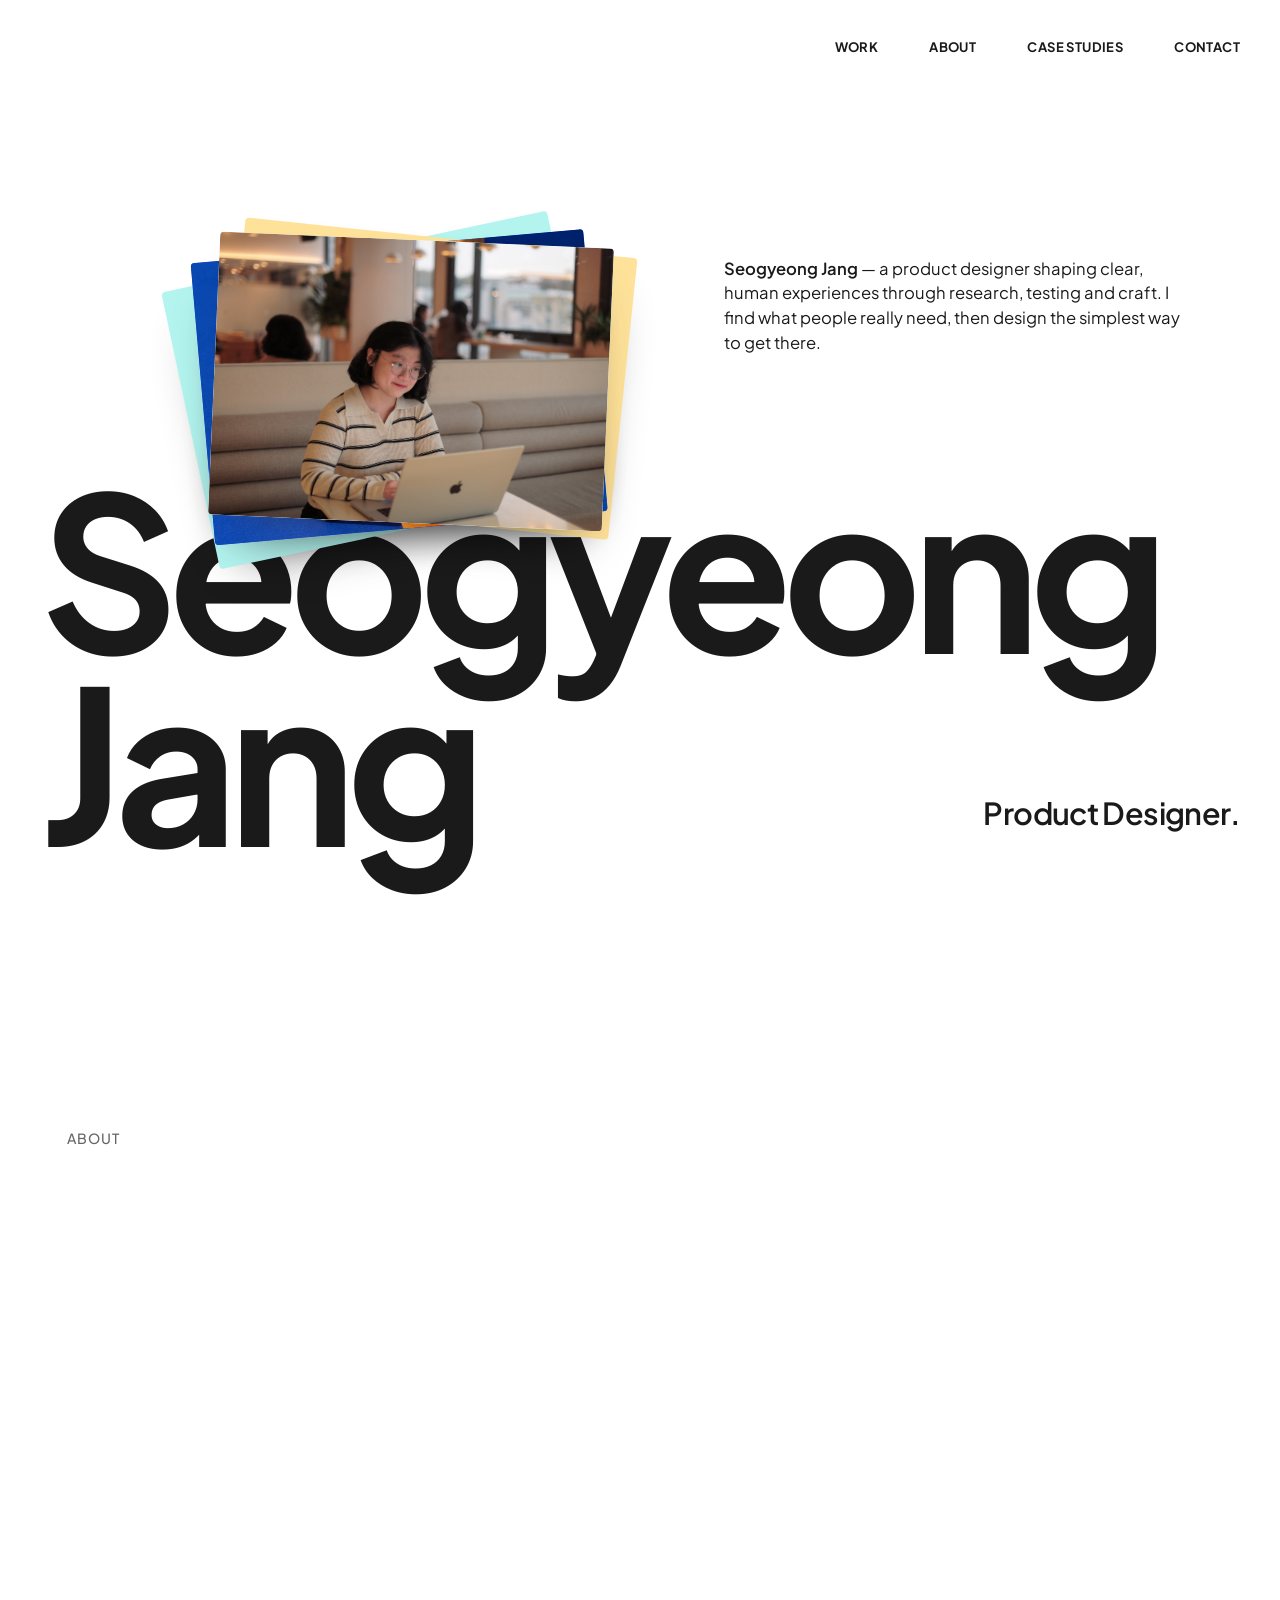
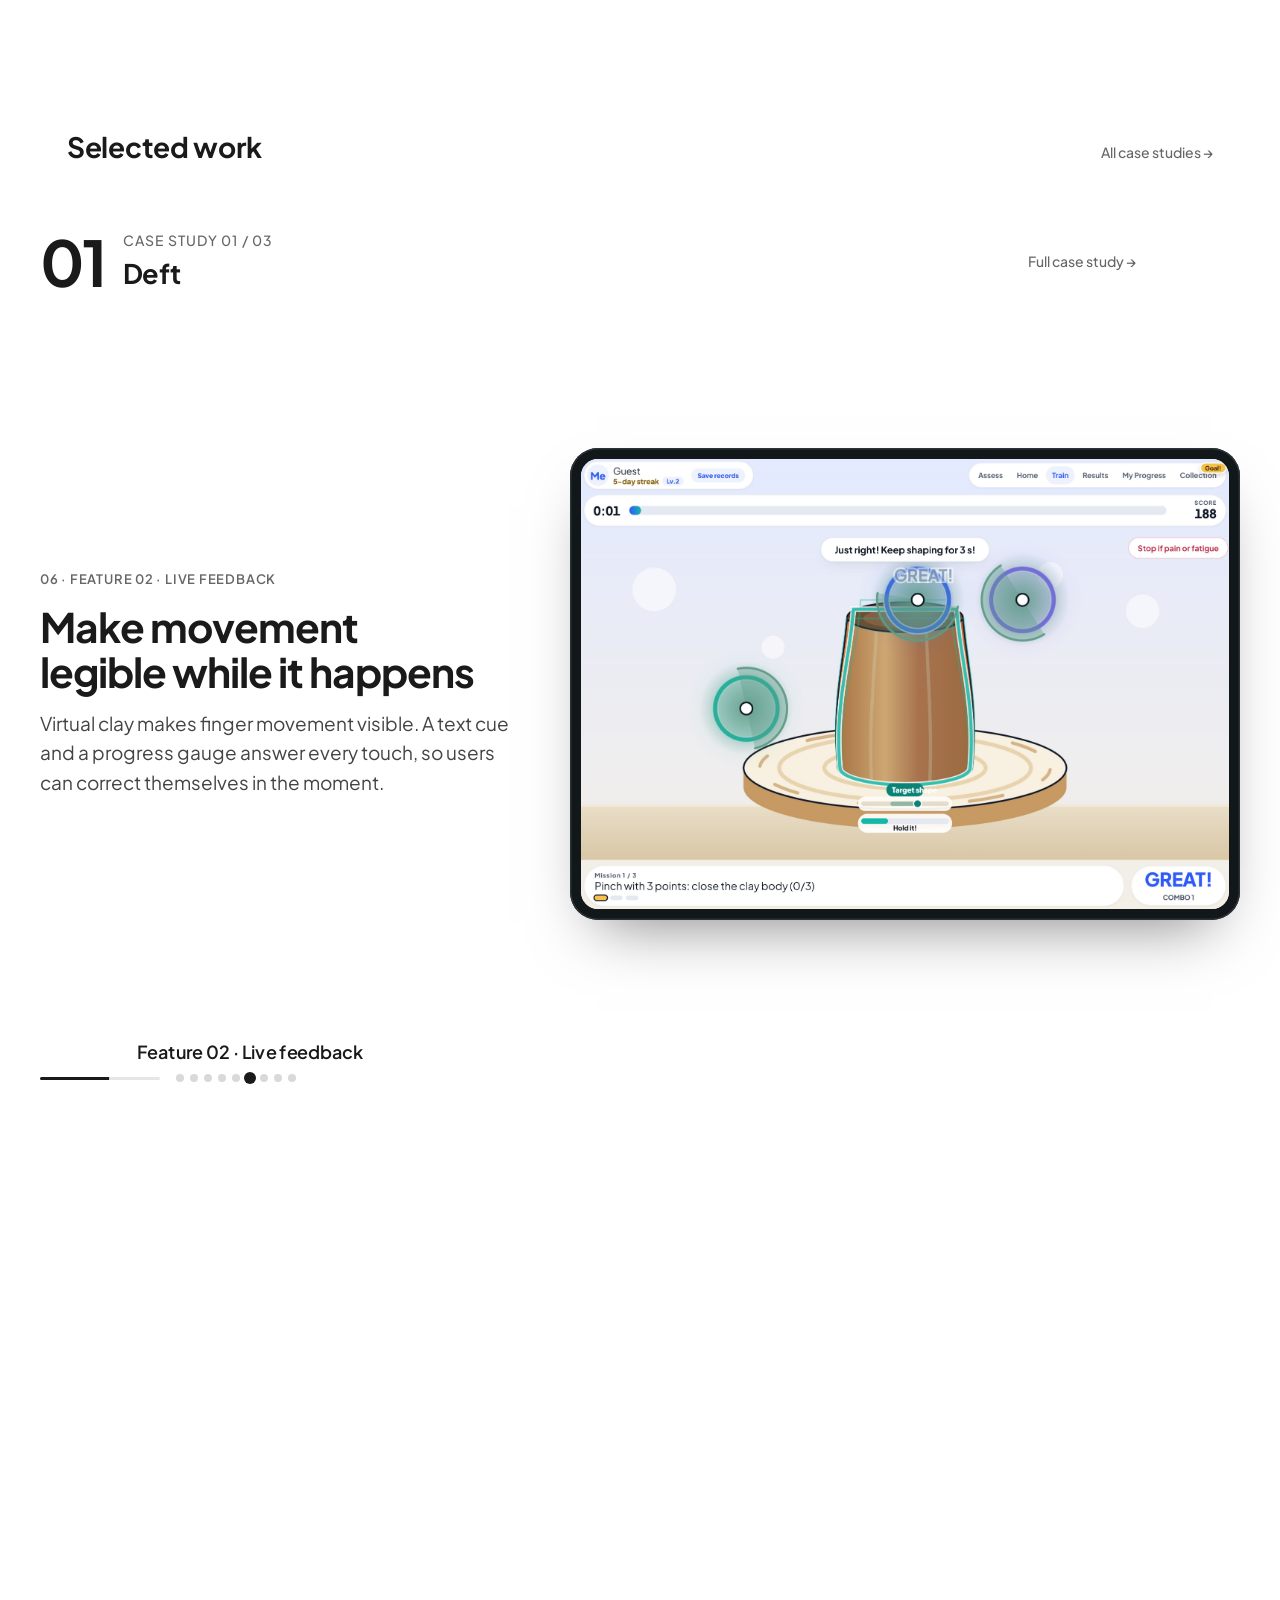
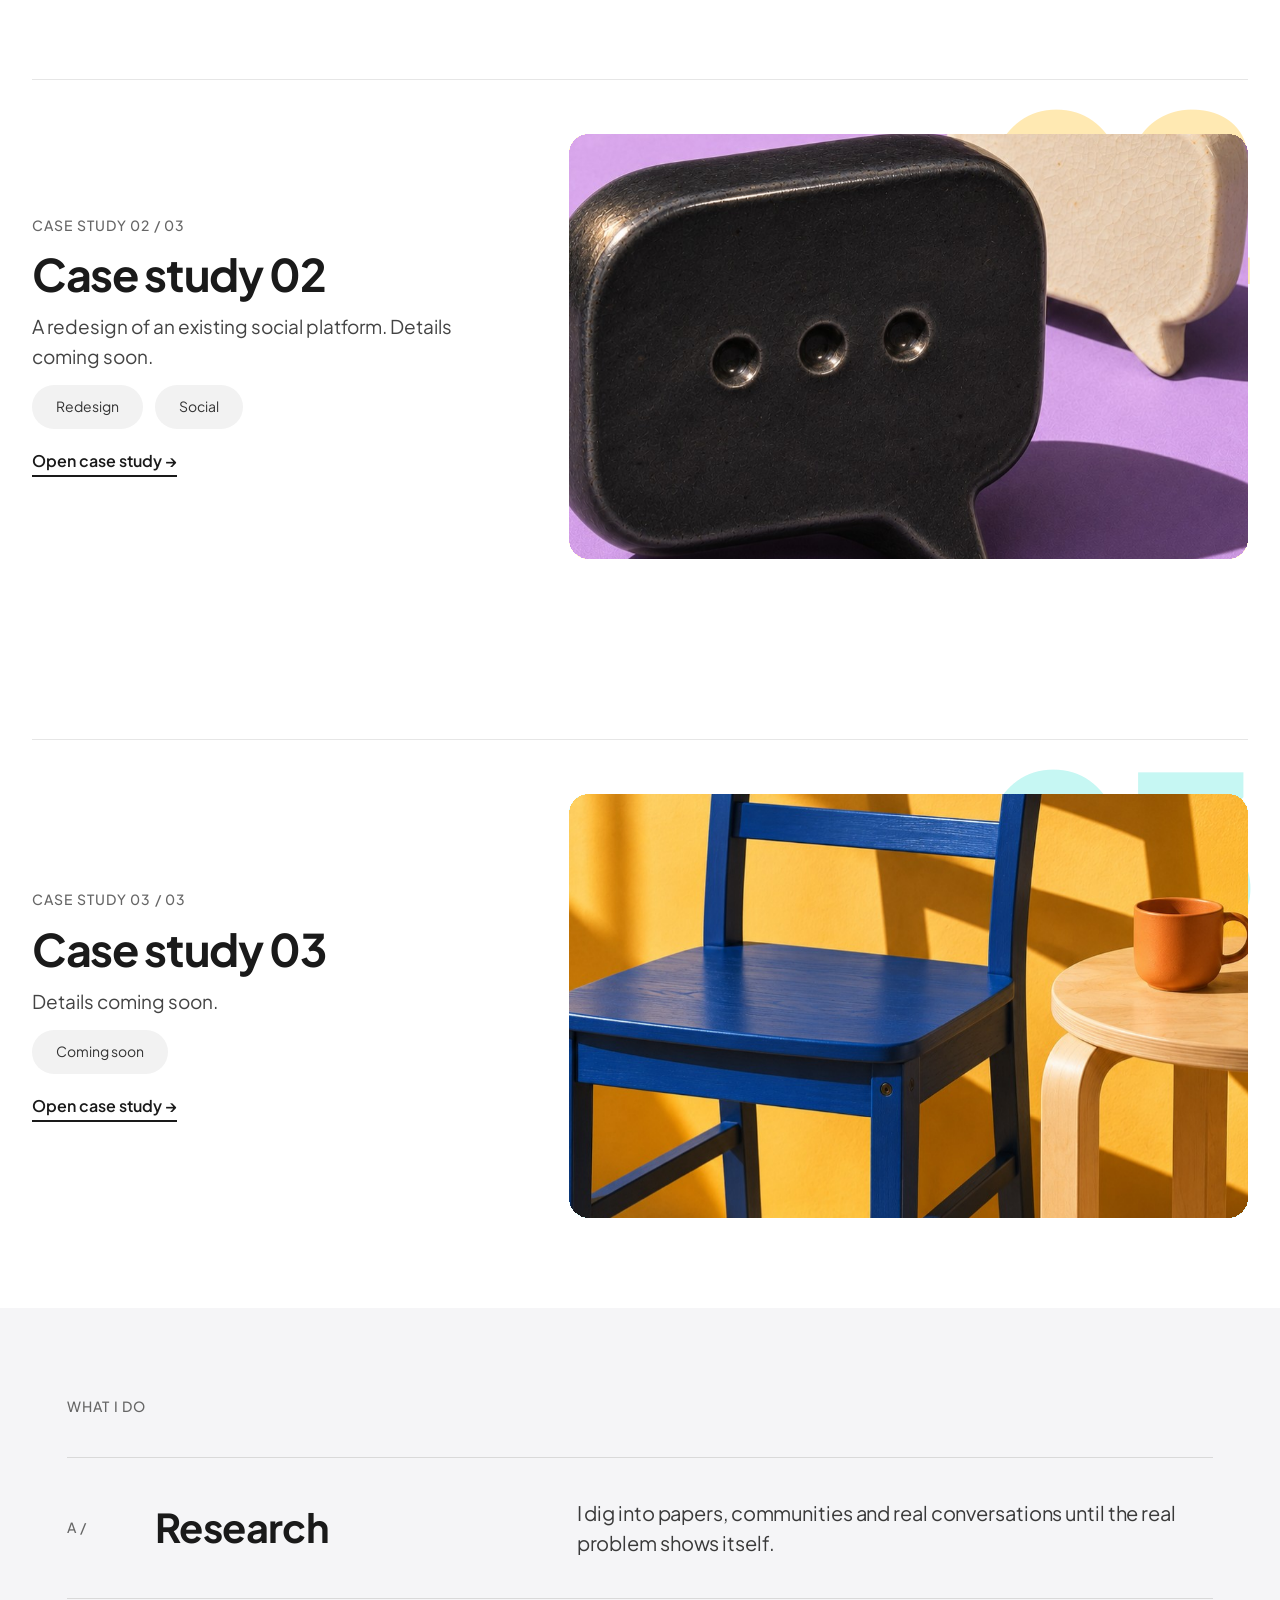
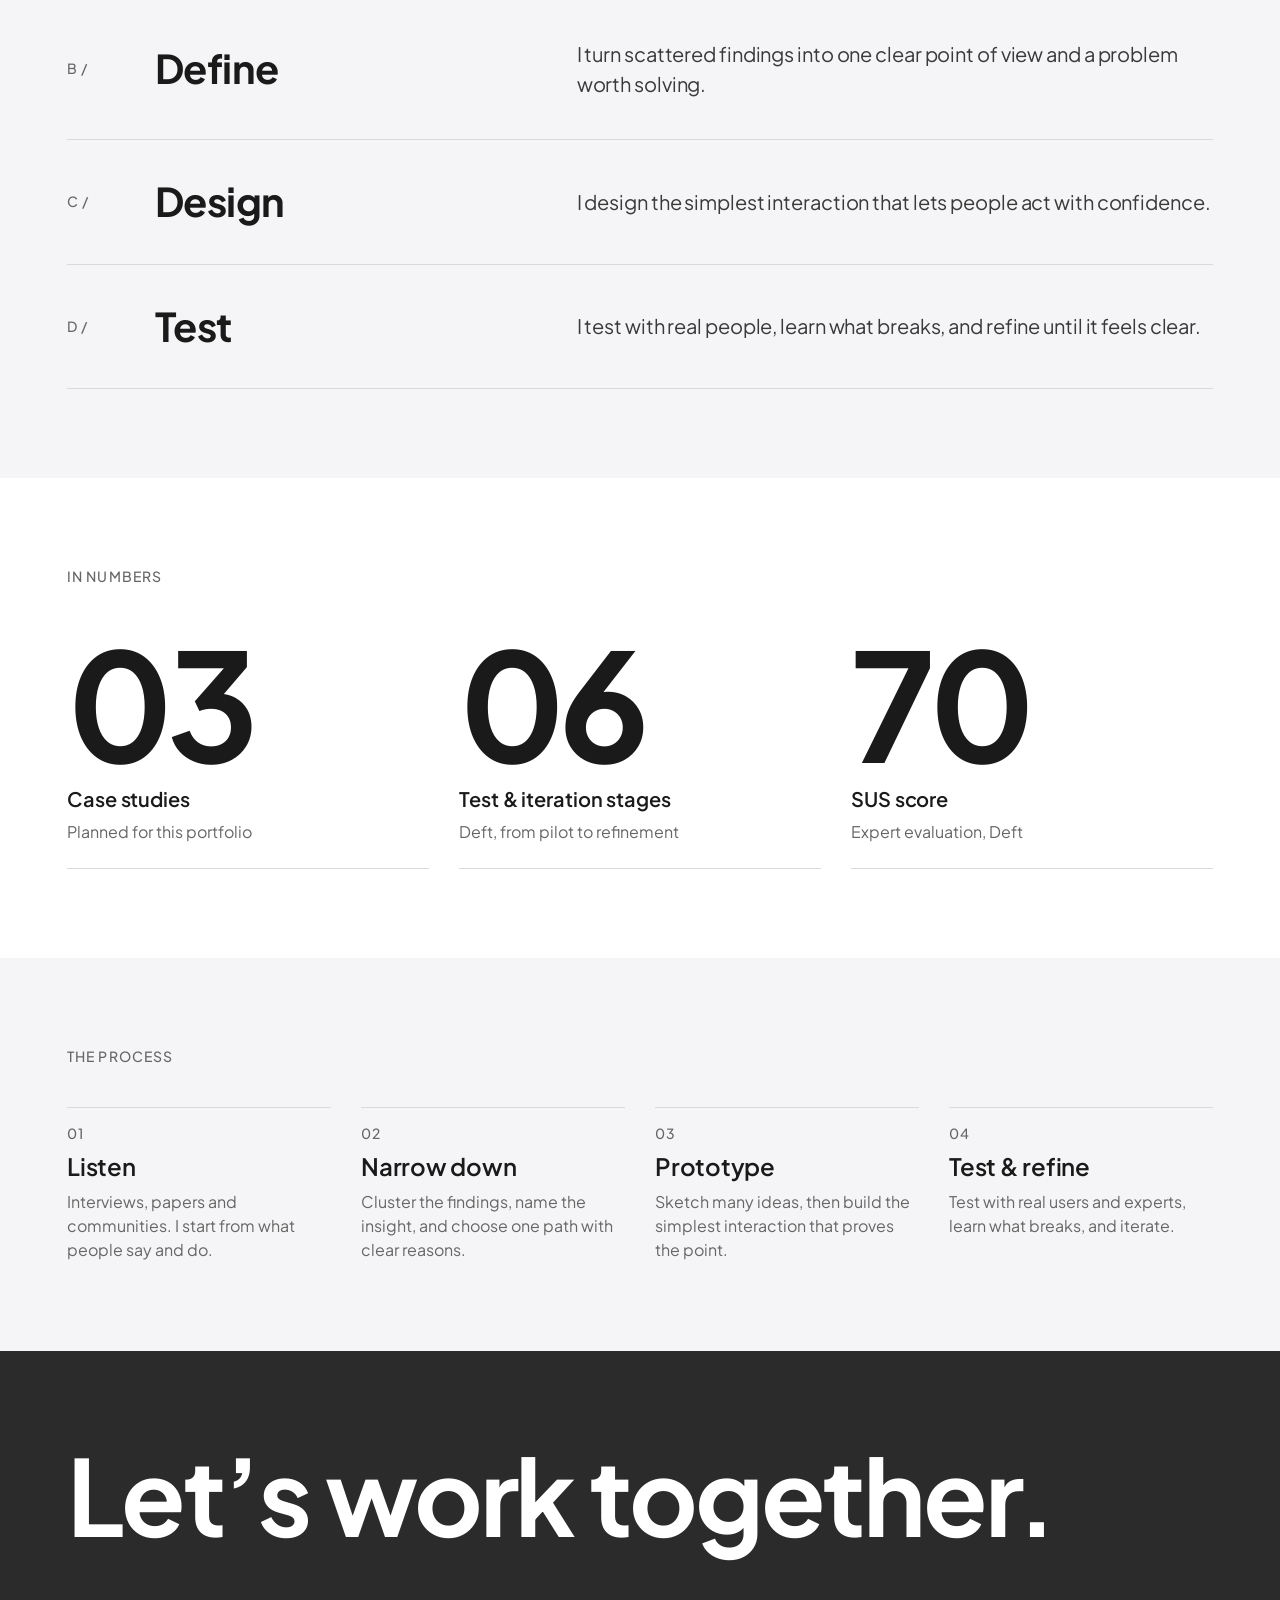
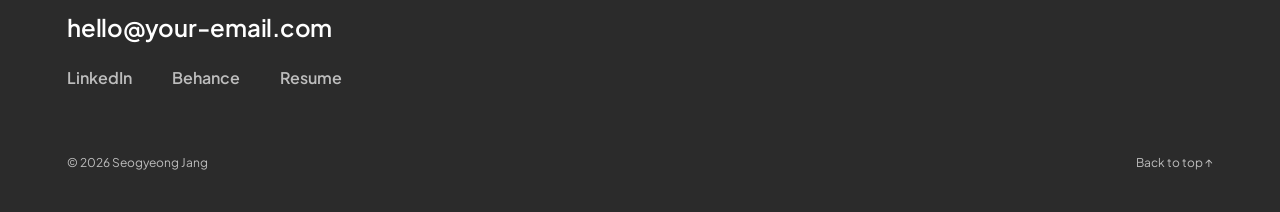
==== commit 5a6f361b: "Add files via upload" ====
--- a/index.html
+++ b/index.html
@@ -10,6 +10,7 @@
   <link href="https://fonts.googleapis.com/css2?family=Plus+Jakarta+Sans:ital,wght@0,400;0,500;0,600;0,700;1,400&display=swap" rel="stylesheet">
   <link rel="stylesheet" href="css/tokens.css">
   <link rel="stylesheet" href="css/site.css">
+  <link rel="stylesheet" href="css/landing.css">
   <script>document.documentElement.classList.add('js');try{if(sessionStorage.getItem('from')==='work'){document.documentElement.classList.add('from-work');sessionStorage.removeItem('from');}}catch(e){}</script>
 </head>
 <body class="home">
@@ -54,51 +55,37 @@
       </div>
     </section>
 
-    <!-- Selected work: three stacking case-study cards -->
-    <section class="stack-section" id="work" aria-labelledby="work-label">
-      <div class="container">
-        <div class="stack-head">
-          <h2 class="section-header__title t-h1" id="work-label" data-reveal>Selected work</h2>
-          <a class="stack-head__all t-label" href="work.html" data-reveal>All case studies →</a>
-        </div>
-        <div class="stack" data-stack>
-          <div class="stack__item" style="--i:0">
-            <a class="scard" href="case-study.html" style="--c:#ffa8db" aria-label="Case study 01: Deft">
-              <div class="scard__text">
-                <span class="scard__idx t-overline">01 /</span>
-                <h3 class="scard__title">Deft</h3>
-                <p class="scard__desc t-body-lg">Real-time pottery biofeedback that helps stroke survivors rehab fine motor skills safely at home.</p>
-                <ul class="chips"><li class="chip t-chip">Fine motor rehab</li><li class="chip t-chip">Biofeedback</li><li class="chip t-chip">Usability testing</li></ul>
-                <span class="scard__cta t-label">View case study <span aria-hidden="true">→</span></span>
-              </div>
-              <div class="scard__media"><img src="img/hero-project.jpg" alt="Deft key image" style="object-position:50% 35%"></div>
-            </a>
+    <!-- Selected work: scroll story (work 01 expands in place, 02 and 03 follow) -->
+    <section class="works" id="work" aria-labelledby="work-label">
+      <div class="container works__head">
+        <h2 class="section-header__title t-h1" id="work-label" data-reveal>Selected work</h2>
+        <a class="stack-head__all t-label" href="work.html" data-reveal>All case studies →</a>
+      </div>
+      <div class="works__list">
+        <article class="story" id="work-01" data-story data-steps="9" aria-label="Case study 01: Deft">
+          <div class="story__stage">
+            <div class="story__top"><span class="st__num" aria-hidden="true">01</span><div><p class="t-overline st__eyebrow">Case study 01 / 03</p><h3 class="st__name">Deft</h3></div><a class="st__all t-label" href="case-study.html">Full case study →</a></div>
+            <div class="story__grid">
+              <div class="story__texts"><div class="st__t" data-step-text="0"><p class="st__k">01 · Overview</p><h3>Deft helps stroke survivors see whether their home practice is working</h3><p class="st__p">A tablet app where virtual clay responds to every hand movement and personal records show progress over time.</p><ul class="chips"><li class="chip t-chip">Fine motor rehab</li><li class="chip t-chip">Biofeedback</li><li class="chip t-chip">Usability testing</li></ul><p class="st__meta">Lead UX/UI Designer · Solo · Aug–Nov 2026</p></div><div class="st__t" data-step-text="1"><p class="st__k">02 · The problem</p><h3>Practicing at home, unsure of each movement</h3><p class="st__p">Desk research showed that support thins out once survivors leave the hospital. Literature and community posts point to gaps in follow-up, guidance and participation.</p></div><div class="st__t" data-step-text="2"><p class="st__k">03 · Research &amp; insight</p><h3>Practice stalls exactly where guidance ends</h3><p class="st__p">A 64-minute interview and affinity mapping revealed two moments: practicing less with no one to correct posture, and guessing when to use more force.</p></div><div class="st__t" data-step-text="3"><p class="st__k">04 · Define &amp; ideate</p><h3>A missing reference point, three How-Might-We questions</h3><p class="st__p">In the moment · after a session · over weeks. Ideas for each were converged on one concept using three criteria: action fit, observable input, readable feedback.</p></div><div class="st__t" data-step-text="4"><p class="st__k">05 · Feature 01 · Calibration</p><h3>Set a starting point that fits today</h3><p class="st__p">A short readiness check samples finger range, response speed and hold stability, then proposes a touch target, tolerance and starting level.</p></div><div class="st__t" data-step-text="5"><p class="st__k">06 · Feature 02 · Live feedback</p><h3>Make movement legible while it happens</h3><p class="st__p">Virtual clay makes finger movement visible. A text cue and a progress gauge answer every touch, so users can correct themselves in the moment.</p></div><div class="st__t" data-step-text="6"><p class="st__k">07 · Feature 03 · Progress</p><h3>Show change across sessions</h3><p class="st__p">A progress view charts precision, response time, touch persistence and difficulty across sessions, so small gains become visible.</p></div><div class="st__t" data-step-text="7"><p class="st__k">08 · Testing</p><h3>Two user rounds and one OT review</h3><p class="st__p">A left-side setting error, multi-finger drag friction and the limits of touch-only measurement led to a point-touch pivot. Exploratory findings, not clinical validation.</p></div><div class="st__t" data-step-text="8"><p class="st__k">09 · Read on</p><h3>The full case study</h3><p class="st__p">Research, journey map, information architecture, task flow, prototypes, testing and iteration.</p><a class="st__link" href="case-study.html">Read the full case study →</a></div></div>
+              <div class="story__medias"><div class="st__media" data-step-media="0" data-zoom="1,1.12"><div class="st__shot"><img src="img/hero-project.jpg" alt="" style="object-position:50% 38%"></div></div><div class="st__media st__media--plain" data-step-media="1" data-zoom="1,1.45" data-org="30% 40%"><div class="st__shot"><img src="img/v7/desk-research-board.png" alt=""></div></div><div class="st__media" data-step-media="2" data-zoom="1.15,1"><div class="st__shot"><img src="img/v7/affinity-mapping.png" alt="" loading="lazy" style="object-position:50% 40%"></div></div><div class="st__media" data-step-media="3" data-zoom="1,1.3" data-org="50% 50%"><div class="st__shot"><img src="img/v7/ideation-whiteboard.png" alt="" loading="lazy"></div></div><div class="st__media st__media--dev" data-step-media="4" data-zoom="1,1.55" data-org="50% 62%"><div class="st__bezel"><div class="st__screen"><img src="img/v7/feat/c4-result.jpg" alt="" loading="lazy" style=""></div></div></div><div class="st__media st__media--dev" data-step-media="5" data-zoom="1,1.5" data-org="50% 40%"><div class="st__bezel"><div class="st__screen"><img src="img/v7/feat/p2-inband.jpg" alt="" loading="lazy" style=""></div></div></div><div class="st__media st__media--dev" data-step-media="6" data-zoom="1,1.25" data-pan="0,36"><div class="st__bezel"><div class="st__screen"><img src="img/v7/feat/d1-dashboard.jpg" alt="" loading="lazy" style="object-position:50% 0%;"></div></div></div><div class="st__media st__media--plain st__media--big" data-step-media="7" data-zoom="1,1"><div class="st__bignum" aria-hidden="true">70</div><p class="st__bignote">SUS score · expert review</p></div><div class="st__media st__media--plain" data-step-media="8" data-zoom="1,1"><a class="st__cta" href="case-study.html">Read the full case study <span aria-hidden="true">→</span></a></div></div>
+            </div>
+            <div class="story__rail" aria-hidden="true"><i class="story__bar"></i><ol><li data-dot="0"><span>Overview</span></li><li data-dot="1"><span>The problem</span></li><li data-dot="2"><span>Research &amp; insight</span></li><li data-dot="3"><span>Define &amp; ideate</span></li><li data-dot="4"><span>Feature 01 · Calibration</span></li><li data-dot="5"><span>Feature 02 · Live feedback</span></li><li data-dot="6"><span>Feature 03 · Progress</span></li><li data-dot="7"><span>Testing</span></li><li data-dot="8"><span>Read on</span></li></ol></div>
           </div>
-          <div class="stack__item" style="--i:1">
-            <a class="scard" href="case-study-2.html" style="--c:#ffe299" aria-label="Case study 02">
-              <div class="scard__text">
-                <span class="scard__idx t-overline">02 /</span>
-                <h3 class="scard__title">Case study 02</h3>
-                <p class="scard__desc t-body-lg">A redesign of an existing social platform. Details coming soon.</p>
-                <ul class="chips"><li class="chip t-chip">Redesign</li><li class="chip t-chip">Social</li></ul>
-                <span class="scard__cta t-label">View case study <span aria-hidden="true">→</span></span>
-              </div>
-              <div class="scard__media"><img src="img/case-02.jpg" alt="Case study 02 key image"></div>
-            </a>
-          </div>
-          <div class="stack__item" style="--i:2">
-            <a class="scard" href="case-study-3.html" style="--c:#b3f4ef" aria-label="Case study 03">
-              <div class="scard__text">
-                <span class="scard__idx t-overline">03 /</span>
-                <h3 class="scard__title">Case study 03</h3>
-                <p class="scard__desc t-body-lg">Details coming soon.</p>
-                <ul class="chips"><li class="chip t-chip">Coming soon</li></ul>
-                <span class="scard__cta t-label">View case study <span aria-hidden="true">→</span></span>
-              </div>
-              <div class="scard__media"><img src="img/case-03.jpg" alt="Case study 03 key image"></div>
-            </a>
-          </div>
-        </div>
+        </article>
+        <article class="teaser" id="work-02" style="--c:#ffe299" data-teaser aria-label="Case study 02">
+          <a class="teaser__in" href="case-study-2.html">
+            <span class="teaser__num" aria-hidden="true">02</span>
+            <div class="teaser__text"><p class="t-overline st__eyebrow">Case study 02 / 03</p><h3>Case study 02</h3><p class="st__p">A redesign of an existing social platform. Details coming soon.</p><ul class="chips"><li class="chip t-chip">Redesign</li><li class="chip t-chip">Social</li></ul><span class="st__link">Open case study →</span></div>
+            <div class="teaser__media"><img src="img/case-02.jpg" alt="" loading="lazy"></div>
+          </a>
+        </article>
+        <article class="teaser" id="work-03" style="--c:#b3f4ef" data-teaser aria-label="Case study 03">
+          <a class="teaser__in" href="case-study-3.html">
+            <span class="teaser__num" aria-hidden="true">03</span>
+            <div class="teaser__text"><p class="t-overline st__eyebrow">Case study 03 / 03</p><h3>Case study 03</h3><p class="st__p">Details coming soon.</p><ul class="chips"><li class="chip t-chip">Coming soon</li></ul><span class="st__link">Open case study →</span></div>
+            <div class="teaser__media"><img src="img/case-03.jpg" alt="" loading="lazy"></div>
+          </a>
+        </article>
       </div>
     </section>
 
@@ -151,5 +138,6 @@
     </div>
   </footer>
   <script src="js/main.js" defer></script>
+  <script src="js/story.js" defer></script>
 </body>
 </html>
--- a/css/tokens.css
+++ b/css/tokens.css
@@ -1,101 +1,101 @@
-/* ==========================================================================
-   Design tokens — mirrored from the Figma file (Color / Spacing variables
-   and the 19 text styles). Line-height is unitless and letter-spacing is in
-   em, so every style scales with its own font-size. Sizes are rem + clamp()
-   so type stays proportional across breakpoints.
-   ========================================================================== */
-
-:root {
-  /* Font */
-  --font-sans: "Plus Jakarta Sans", system-ui, -apple-system, "Segoe UI", "Apple SD Gothic Neo", "Noto Sans KR", sans-serif;
-
-  /* Color — text */
-  --text-primary: #1a1a1a;
-  --text-statement: #3a3a3a;
-  --text-nav: #333333;
-  --text-caption: #444444;
-  --text-secondary: #666666;
-  --text-meta: #888888;
-  --text-inverse: #ffffff;
-  --text-inverse-secondary: #bdbdbd;
-
-  /* Color — surface */
-  --surface-page: #ffffff;
-  --surface-subtle: #f2f2f2;
-  --surface-callout: #f5f5f7;
-  --surface-band: #f5f5f7;
-  --surface-card: #ffffff;
-  --surface-card-muted: #f7f7f8;
-  --surface-placeholder: #ededed;
-  --surface-inverse: #2b2b2b;
-  --surface-inverse-subtle: #454545;
-
-  /* Color — border */
-  --border-default: #e6e6e6;
-  --border-strong: #d9d9d9;
-  --border-quote: #cccccc;
-
-  /* Color — emotion */
-  --emotion-positive: #2f6feb;
-  --emotion-negative: #d93636;
-  --emotion-caution: #d9a400;
-  --emotion-hopeful: #8b5cf6;
-  --emotion-relief: #2e9e5b;
-
-  /* Spacing (px from Figma → rem) */
-  --space-2xs: 0.25rem;  /* 4  */
-  --space-xs: 0.5rem;    /* 8  */
-  --space-sm: 1rem;      /* 16 */
-  --space-md: 1.5rem;    /* 24 */
-  --space-card: 2rem;    /* 32 */
-  --space-lg: 2.5rem;    /* 40 */
-  --space-xl: 4rem;      /* 64 */
-  --space-section-y: clamp(4rem, 3rem + 3.2vw, 6rem); /* 96 at desktop */
-
-  /* Layout */
-  --content-width: 1146px;
-  --text-width: 754px;
-  --gutter: 30px;
-  --page-pad: clamp(1.25rem, 0.6rem + 2.8vw, 2.5rem); /* min side padding on small screens */
-
-  /* Radius */
-  --radius-md: 12px;
-  --radius-lg: 16px;
-  --radius-full: 999px;
-
-  /* Motion */
-  --ease-out: cubic-bezier(0.22, 1, 0.36, 1);
-  --dur-fast: 180ms;
-  --dur-base: 420ms;
-  --dur-slow: 700ms;
-}
-
-/* ==========================================================================
-   Typography — one class per Figma text style
-   ========================================================================== */
-
-/* Display */
-.t-display-statement { font-size: clamp(1.375rem, 1.1rem + 0.9vw, 1.75rem); font-weight: 400; line-height: 1.4;  letter-spacing: -0.01em; }
-.t-display-stat      { font-size: clamp(1.625rem, 1.2rem + 1vw, 2rem);      font-weight: 500; line-height: 1.2;  letter-spacing: -0.01em; }
-
-/* Heading */
-.t-h1   { font-size: clamp(1.375rem, 1.1rem + 0.9vw, 1.75rem); font-weight: 700; line-height: 1.25; letter-spacing: -0.01em; }
-.t-card { font-size: clamp(1.25rem, 1.05rem + 0.6vw, 1.5rem);  font-weight: 600; line-height: 1.3;  letter-spacing: -0.01em; }
-.t-h2   { font-size: clamp(1.125rem, 1rem + 0.4vw, 1.25rem);   font-weight: 600; line-height: 1.35; letter-spacing: -0.005em; }
-
-/* Body */
-.t-body-lg        { font-size: clamp(1.0625rem, 0.95rem + 0.4vw, 1.25rem); font-weight: 400; line-height: 1.5; letter-spacing: -0.005em; }
-.t-body-lg-italic { font-size: clamp(1.0625rem, 0.95rem + 0.4vw, 1.25rem); font-weight: 400; line-height: 1.5; letter-spacing: -0.005em; font-style: italic; }
-.t-body-md        { font-size: clamp(1rem, 0.93rem + 0.25vw, 1.125rem);     font-weight: 400; line-height: 1.5; letter-spacing: -0.005em; }
-.t-body-md-strong { font-size: clamp(1rem, 0.93rem + 0.25vw, 1.125rem);     font-weight: 600; line-height: 1.5; letter-spacing: -0.005em; }
-.t-body-sm        { font-size: 1rem; font-weight: 400; line-height: 1.5; letter-spacing: 0; }
-.t-body-sm-strong { font-size: 1rem; font-weight: 600; line-height: 1.5; letter-spacing: 0; }
-
-/* UI */
-.t-nav          { font-size: 1rem;     font-weight: 600; line-height: 1.4; letter-spacing: 0; }
-.t-overline     { font-size: 0.875rem; font-weight: 500; line-height: 1.4; letter-spacing: 0.08em; text-transform: uppercase; }
-.t-overline-sm  { font-size: 0.75rem;  font-weight: 500; line-height: 1.4; letter-spacing: 0.08em; text-transform: uppercase; }
-.t-label        { font-size: 0.875rem; font-weight: 500; line-height: 1.4; letter-spacing: 0; }
-.t-chip         { font-size: 0.875rem; font-weight: 400; line-height: 1.4; letter-spacing: 0; }
-.t-caption      { font-size: 0.875rem; font-weight: 400; line-height: 1.5; letter-spacing: 0; }
-.t-meta         { font-size: 0.75rem;  font-weight: 400; line-height: 1.5; letter-spacing: 0; }
+/* ==========================================================================
+   Design tokens — mirrored from the Figma file (Color / Spacing variables
+   and the 19 text styles). Line-height is unitless and letter-spacing is in
+   em, so every style scales with its own font-size. Sizes are rem + clamp()
+   so type stays proportional across breakpoints.
+   ========================================================================== */
+
+:root {
+  /* Font */
+  --font-sans: "Plus Jakarta Sans", system-ui, -apple-system, "Segoe UI", "Apple SD Gothic Neo", "Noto Sans KR", sans-serif;
+
+  /* Color — text */
+  --text-primary: #1a1a1a;
+  --text-statement: #3a3a3a;
+  --text-nav: #333333;
+  --text-caption: #444444;
+  --text-secondary: #666666;
+  --text-meta: #888888;
+  --text-inverse: #ffffff;
+  --text-inverse-secondary: #bdbdbd;
+
+  /* Color — surface */
+  --surface-page: #ffffff;
+  --surface-subtle: #f2f2f2;
+  --surface-callout: #f5f5f7;
+  --surface-band: #f5f5f7;
+  --surface-card: #ffffff;
+  --surface-card-muted: #f7f7f8;
+  --surface-placeholder: #ededed;
+  --surface-inverse: #2b2b2b;
+  --surface-inverse-subtle: #454545;
+
+  /* Color — border */
+  --border-default: #e6e6e6;
+  --border-strong: #d9d9d9;
+  --border-quote: #cccccc;
+
+  /* Color — emotion */
+  --emotion-positive: #2f6feb;
+  --emotion-negative: #d93636;
+  --emotion-caution: #d9a400;
+  --emotion-hopeful: #8b5cf6;
+  --emotion-relief: #2e9e5b;
+
+  /* Spacing (px from Figma → rem) */
+  --space-2xs: 0.25rem;  /* 4  */
+  --space-xs: 0.5rem;    /* 8  */
+  --space-sm: 1rem;      /* 16 */
+  --space-md: 1.5rem;    /* 24 */
+  --space-card: 2rem;    /* 32 */
+  --space-lg: 2.5rem;    /* 40 */
+  --space-xl: 4rem;      /* 64 */
+  --space-section-y: clamp(4rem, 3rem + 3.2vw, 6rem); /* 96 at desktop */
+
+  /* Layout */
+  --content-width: 1146px;
+  --text-width: 754px;
+  --gutter: 30px;
+  --page-pad: clamp(1.25rem, 0.6rem + 2.8vw, 2.5rem); /* min side padding on small screens */
+
+  /* Radius */
+  --radius-md: 12px;
+  --radius-lg: 16px;
+  --radius-full: 999px;
+
+  /* Motion */
+  --ease-out: cubic-bezier(0.22, 1, 0.36, 1);
+  --dur-fast: 180ms;
+  --dur-base: 420ms;
+  --dur-slow: 700ms;
+}
+
+/* ==========================================================================
+   Typography — one class per Figma text style
+   ========================================================================== */
+
+/* Display */
+.t-display-statement { font-size: clamp(1.375rem, 1.1rem + 0.9vw, 1.75rem); font-weight: 400; line-height: 1.4;  letter-spacing: -0.01em; }
+.t-display-stat      { font-size: clamp(1.625rem, 1.2rem + 1vw, 2rem);      font-weight: 500; line-height: 1.2;  letter-spacing: -0.01em; }
+
+/* Heading */
+.t-h1   { font-size: clamp(1.375rem, 1.1rem + 0.9vw, 1.75rem); font-weight: 700; line-height: 1.25; letter-spacing: -0.01em; }
+.t-card { font-size: clamp(1.25rem, 1.05rem + 0.6vw, 1.5rem);  font-weight: 600; line-height: 1.3;  letter-spacing: -0.01em; }
+.t-h2   { font-size: clamp(1.125rem, 1rem + 0.4vw, 1.25rem);   font-weight: 600; line-height: 1.35; letter-spacing: -0.005em; }
+
+/* Body */
+.t-body-lg        { font-size: clamp(1.0625rem, 0.95rem + 0.4vw, 1.25rem); font-weight: 400; line-height: 1.5; letter-spacing: -0.005em; }
+.t-body-lg-italic { font-size: clamp(1.0625rem, 0.95rem + 0.4vw, 1.25rem); font-weight: 400; line-height: 1.5; letter-spacing: -0.005em; font-style: italic; }
+.t-body-md        { font-size: clamp(1rem, 0.93rem + 0.25vw, 1.125rem);     font-weight: 400; line-height: 1.5; letter-spacing: -0.005em; }
+.t-body-md-strong { font-size: clamp(1rem, 0.93rem + 0.25vw, 1.125rem);     font-weight: 600; line-height: 1.5; letter-spacing: -0.005em; }
+.t-body-sm        { font-size: 1rem; font-weight: 400; line-height: 1.5; letter-spacing: 0; }
+.t-body-sm-strong { font-size: 1rem; font-weight: 600; line-height: 1.5; letter-spacing: 0; }
+
+/* UI */
+.t-nav          { font-size: 1rem;     font-weight: 600; line-height: 1.4; letter-spacing: 0; }
+.t-overline     { font-size: 0.875rem; font-weight: 500; line-height: 1.4; letter-spacing: 0.08em; text-transform: uppercase; }
+.t-overline-sm  { font-size: 0.75rem;  font-weight: 500; line-height: 1.4; letter-spacing: 0.08em; text-transform: uppercase; }
+.t-label        { font-size: 0.875rem; font-weight: 500; line-height: 1.4; letter-spacing: 0; }
+.t-chip         { font-size: 0.875rem; font-weight: 400; line-height: 1.4; letter-spacing: 0; }
+.t-caption      { font-size: 0.875rem; font-weight: 400; line-height: 1.5; letter-spacing: 0; }
+.t-meta         { font-size: 0.75rem;  font-weight: 400; line-height: 1.5; letter-spacing: 0; }
--- a/css/landing.css
+++ b/css/landing.css
@@ -0,0 +1,83 @@
+/* Landing · selected work as one continuous scroll story (Möbius-style: sticky stage, scroll = scene) */
+.works { padding-block: var(--space-section-y) 0; }
+.works__head { display: flex; align-items: baseline; justify-content: space-between; gap: var(--space-md); margin-bottom: var(--space-lg); }
+.works__list { display: flex; flex-direction: column; }
+
+/* ---------- story (work 01) ---------- */
+.story { position: relative; height: calc(var(--steps, 9) * 85vh + 100vh); --pad: clamp(1.25rem, .6rem + 2.8vw, 2.5rem); }
+.story__stage { position: sticky; top: 0; height: 100vh; height: 100svh; display: grid; grid-template-rows: auto minmax(0, 1fr) auto; gap: clamp(12px, 2.4vh, 28px); padding: clamp(16px, 3vh, 32px) var(--pad) clamp(12px, 2.4vh, 24px); max-width: 1440px; margin: 0 auto; overflow: hidden; }
+.story__top { display: flex; align-items: center; gap: 18px; }
+.st__num { font-size: clamp(3rem, 7vh, 5.5rem); font-weight: 700; line-height: .9; letter-spacing: -.04em; color: var(--text-primary); }
+.st__eyebrow { color: var(--text-secondary); margin: 0; }
+.st__name { margin: 2px 0 0; font-size: clamp(1.4rem, 3vh, 2rem); font-weight: 700; letter-spacing: -.02em; }
+.st__all { margin-left: auto; color: var(--text-secondary); transition: color var(--dur-fast); }
+.st__all:hover { color: var(--text-primary); }
+.story__grid { position: relative; display: grid; grid-template-columns: minmax(0, 5fr) minmax(0, 7fr); gap: clamp(24px, 4vw, 64px); min-height: 0; }
+.story__texts, .story__medias { position: relative; min-height: 0; }
+.st__t { position: absolute; inset: 0; display: flex; flex-direction: column; justify-content: center; gap: 14px; opacity: 0; transform: translateY(26px); pointer-events: none; transition: opacity .35s ease, transform .6s var(--ease-out); }
+.st__t.is-on { opacity: 1; transform: none; pointer-events: auto; transition: opacity .5s ease .18s, transform .7s var(--ease-out) .18s; }
+.st__t.is-past { transform: translateY(-26px); }
+.st__k { margin: 0; font-size: .8125rem; font-weight: 600; letter-spacing: .06em; text-transform: uppercase; color: var(--text-secondary); }
+.st__t h3 { margin: 0; font-size: clamp(1.6rem, 1.1rem + 1.8vw, 2.75rem); font-weight: 700; line-height: 1.12; letter-spacing: -.025em; color: var(--text-primary); text-wrap: balance; }
+.st__p { margin: 0; font-size: clamp(1rem, .95rem + .3vw, 1.1875rem); line-height: 1.55; color: var(--text-caption); max-width: 46ch; }
+.st__meta { margin: 0; font-size: .875rem; color: var(--text-secondary); }
+.st__link { align-self: flex-start; margin-top: 6px; font-weight: 600; color: var(--text-primary); border-bottom: 2px solid currentColor; padding-bottom: 2px; }
+.st__t .chips { margin: 2px 0 0; }
+
+.st__media { position: absolute; inset: 0; display: flex; align-items: center; justify-content: center; opacity: 0; transform: scale(.96); transition: opacity .5s ease, transform .7s var(--ease-out); pointer-events: none; }
+.st__media.is-on { opacity: 1; transform: none; pointer-events: auto; transition: opacity .55s ease .1s, transform .8s var(--ease-out) .1s; }
+.st__shot { position: relative; width: 100%; height: 100%; border-radius: 20px; overflow: hidden; background: var(--surface-subtle); box-shadow: 0 30px 60px -34px rgba(0, 0, 0, .4); }
+.st__shot img { width: 100%; height: 100%; object-fit: cover; display: block; will-change: transform; transform-origin: var(--org, 50% 50%); }
+.st__media--plain .st__shot img { object-fit: contain; background: #fff; }
+.st__bezel { position: relative; background: #12171a; border-radius: 28px; padding: 11px; box-shadow: 0 30px 60px -28px rgba(0, 0, 0, .5), inset 0 0 0 1.5px #2b3338; width: min(100%, calc((100svh - 190px) * 1.439 + 22px)); max-height: 100%; }
+.st__screen { position: relative; aspect-ratio: 1180 / 820; border-radius: 17px; overflow: hidden; background: #eef1f7; }
+.st__screen img { position: absolute; left: 0; top: 0; width: 100%; height: auto; display: block; will-change: transform; transform-origin: var(--org, 50% 50%); }
+.st__media--dev .st__screen img[style*="object-position"] { height: auto; }
+.st__media--big { flex-direction: column; text-align: center; gap: 8px; }
+.st__bignum { font-size: clamp(8rem, 30vh, 22rem); font-weight: 700; line-height: .85; letter-spacing: -.06em; color: var(--text-primary); }
+.st__bignote { margin: 0; font-size: 1rem; color: var(--text-secondary); letter-spacing: .04em; text-transform: uppercase; }
+.st__cta { display: inline-flex; align-items: center; gap: 12px; padding: 22px 34px; border-radius: 999px; background: var(--text-primary); color: #fff; font-size: 1.25rem; font-weight: 600; transition: transform var(--dur-base) var(--ease-out); }
+.st__cta:hover { transform: scale(1.05); }
+
+.story__rail { display: flex; align-items: center; gap: 16px; }
+.story__rail .story__bar { flex: 0 0 120px; height: 3px; border-radius: 2px; background: var(--border-default); position: relative; overflow: hidden; }
+.story__rail .story__bar::after { content: ""; position: absolute; inset: 0; background: var(--text-primary); transform: scaleX(var(--p, 0)); transform-origin: 0 50%; }
+.story__rail ol { list-style: none; margin: 0; padding: 0; display: flex; gap: 6px; flex-wrap: wrap; }
+.story__rail li { width: 8px; height: 8px; border-radius: 50%; background: var(--border-strong); transition: background .3s, transform .3s; position: relative; }
+.story__rail li span { position: absolute; left: 50%; top: -26px; transform: translateX(-50%); white-space: nowrap; font-size: .75rem; font-weight: 600; opacity: 0; transition: opacity .25s; pointer-events: none; }
+.story__rail li.is-on { background: var(--text-primary); transform: scale(1.5); }
+.story__rail li.is-on span { opacity: 1; }
+
+/* ---------- teasers (work 02, 03) ---------- */
+.teaser { padding: clamp(56px, 10vh, 120px) var(--pad, 2rem); }
+.teaser__in { position: relative; max-width: 1440px; margin: 0 auto; display: grid; grid-template-columns: minmax(0, 5fr) minmax(0, 7fr); gap: clamp(24px, 4vw, 64px); align-items: center; border-top: 1px solid var(--border-default); padding-top: clamp(28px, 6vh, 64px); }
+.teaser__num { position: absolute; top: clamp(8px, 2vh, 24px); right: 0; font-size: clamp(5rem, 18vw, 16rem); font-weight: 700; line-height: .8; letter-spacing: -.06em; color: var(--c); opacity: .75; pointer-events: none; z-index: 0; }
+.teaser__text { position: relative; z-index: 1; display: flex; flex-direction: column; gap: 14px; }
+.teaser__text h3 { margin: 0; font-size: clamp(1.8rem, 1.2rem + 2vw, 3rem); font-weight: 700; letter-spacing: -.03em; line-height: 1.1; }
+.teaser__media { position: relative; z-index: 1; aspect-ratio: 16 / 10; border-radius: 20px; overflow: hidden; background: var(--c); }
+.teaser__media img { width: 100%; height: 100%; object-fit: cover; display: block; transform: scale(var(--s, 1.12)); will-change: transform; }
+
+@media (max-width: 900px) {
+  .story { height: calc(var(--steps, 9) * 80vh + 100vh); }
+  .story__grid { grid-template-columns: minmax(0, 1fr); grid-template-rows: minmax(0, 46%) minmax(0, 1fr); }
+  .story__medias { order: -1; }
+  .st__t { justify-content: flex-start; padding-top: 6px; gap: 10px; }
+  .st__t h3 { font-size: clamp(1.35rem, 5.4vw, 1.9rem); }
+  .st__p { font-size: .9375rem; }
+  .st__bezel { width: 100%; }
+  .teaser__in { grid-template-columns: 1fr; }
+  .story__rail ol { display: none; }
+}
+@media (prefers-reduced-motion: reduce) {
+  .story { height: auto; }
+  .story__stage { position: static; height: auto; overflow: visible; }
+  .story__grid { display: flex; flex-direction: column; gap: 40px; }
+  .story__texts, .story__medias { display: contents; }
+  .st__t, .st__media { position: static; opacity: 1; transform: none; }
+  .st__media { height: 320px; margin-bottom: 20px; }
+  .story__rail { display: none; }
+}
+.st__all { margin-right: 104px; }
+.story__rail li span { top: -22px; }
+@media (max-width: 900px) { .st__all { margin-right: 84px; } }
+@media (max-width: 560px) { .st__all { display: none; } }
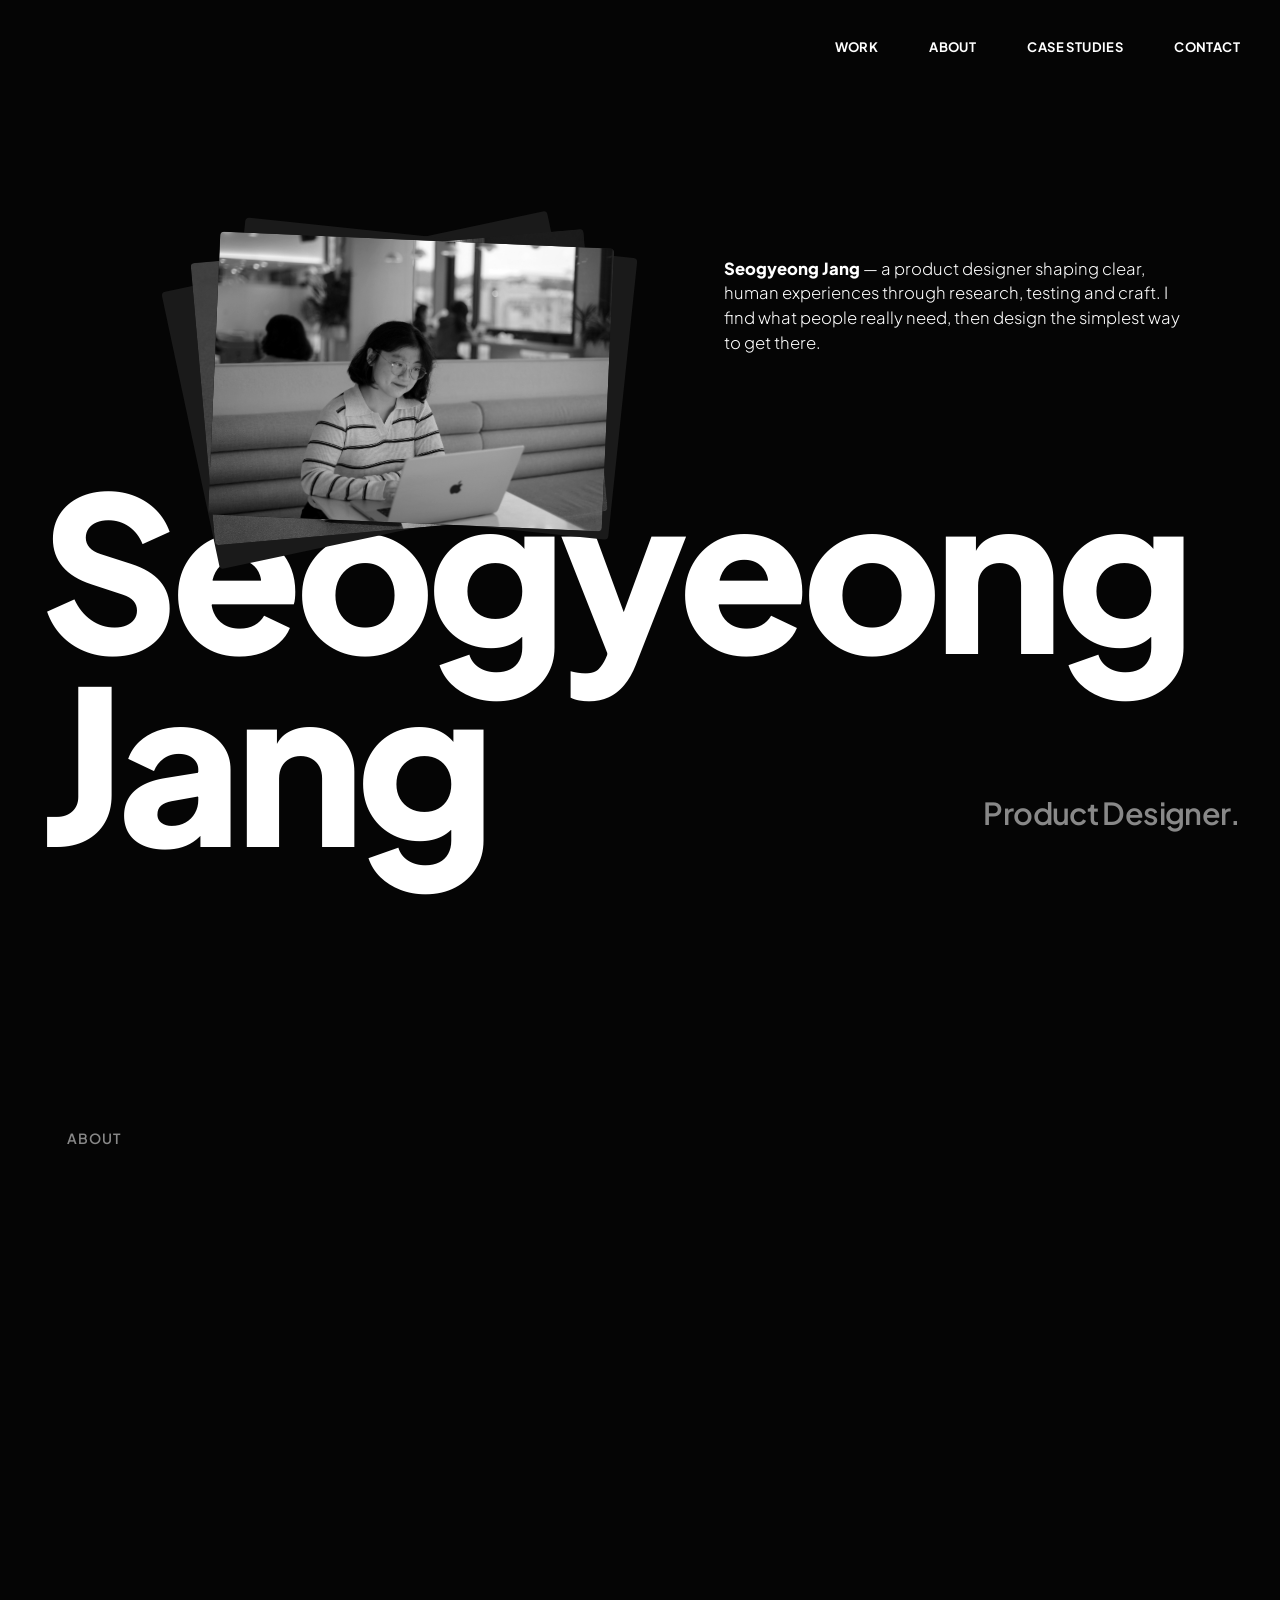
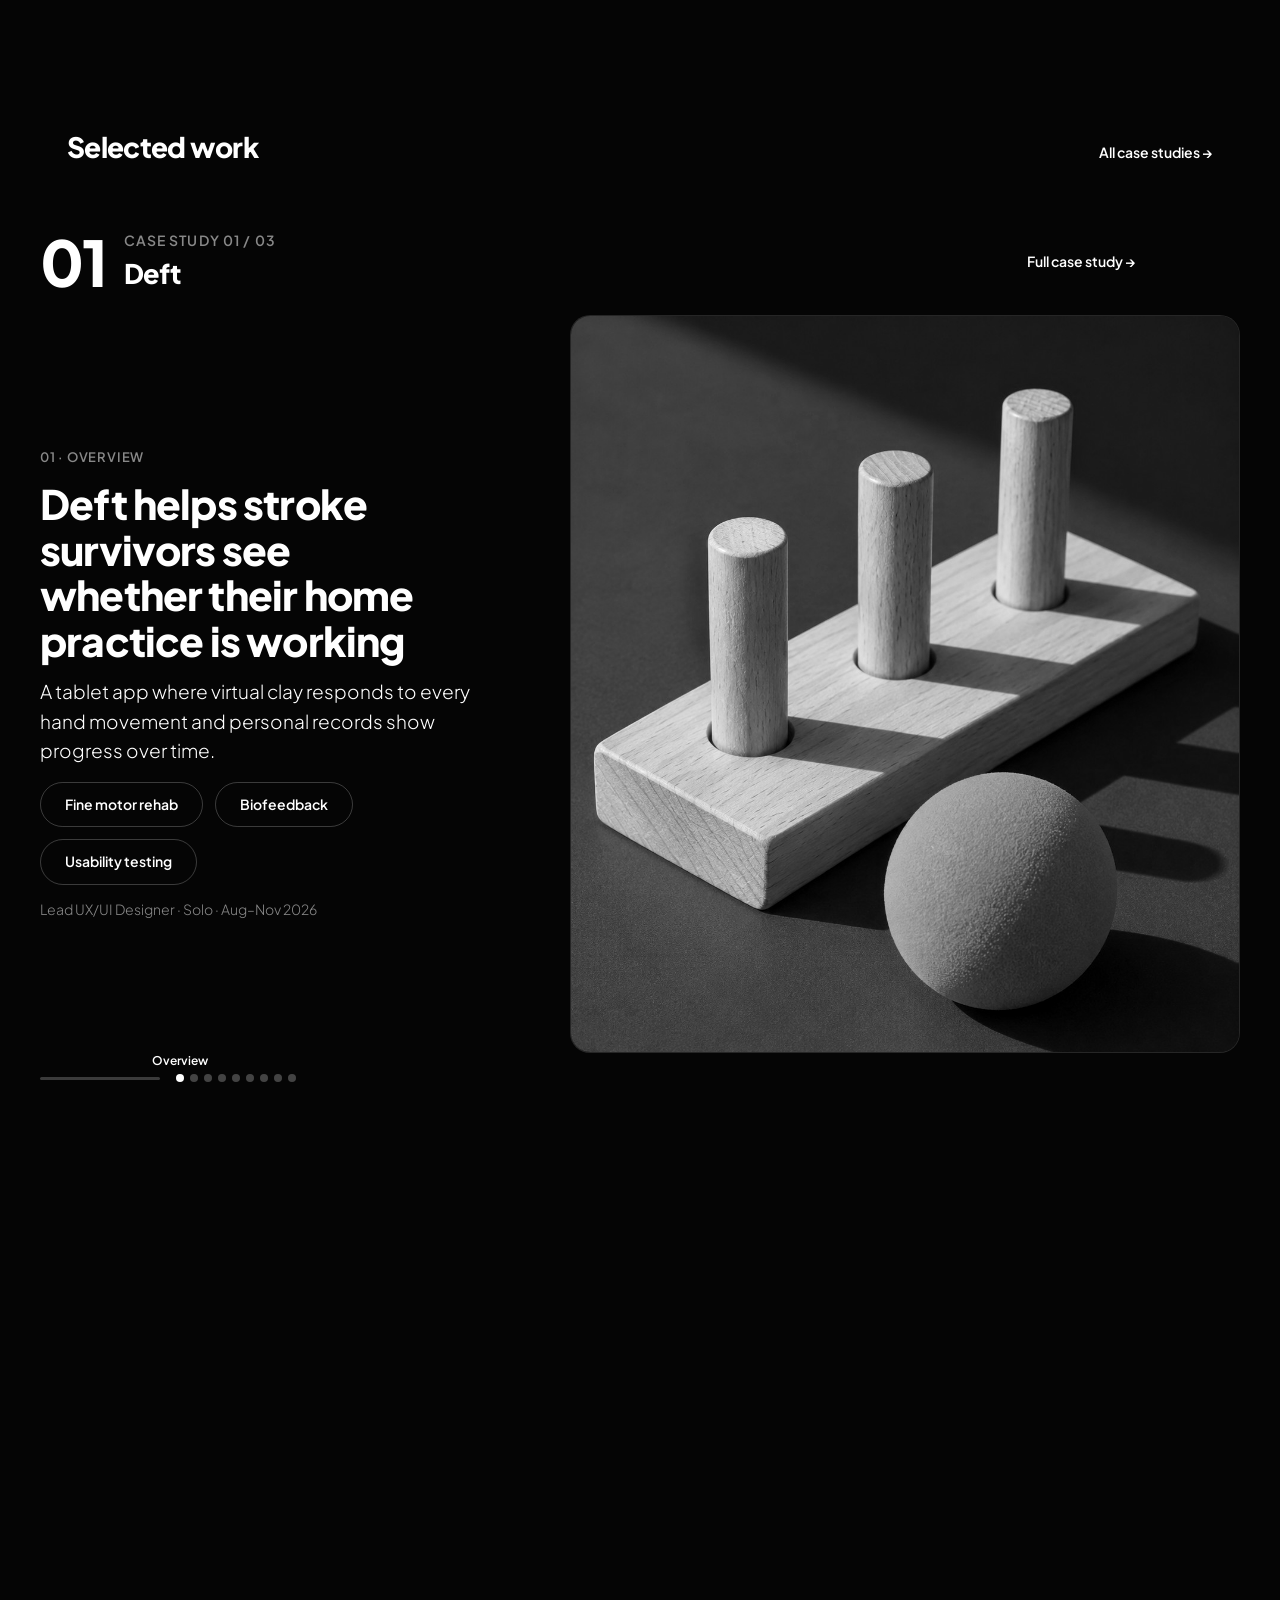
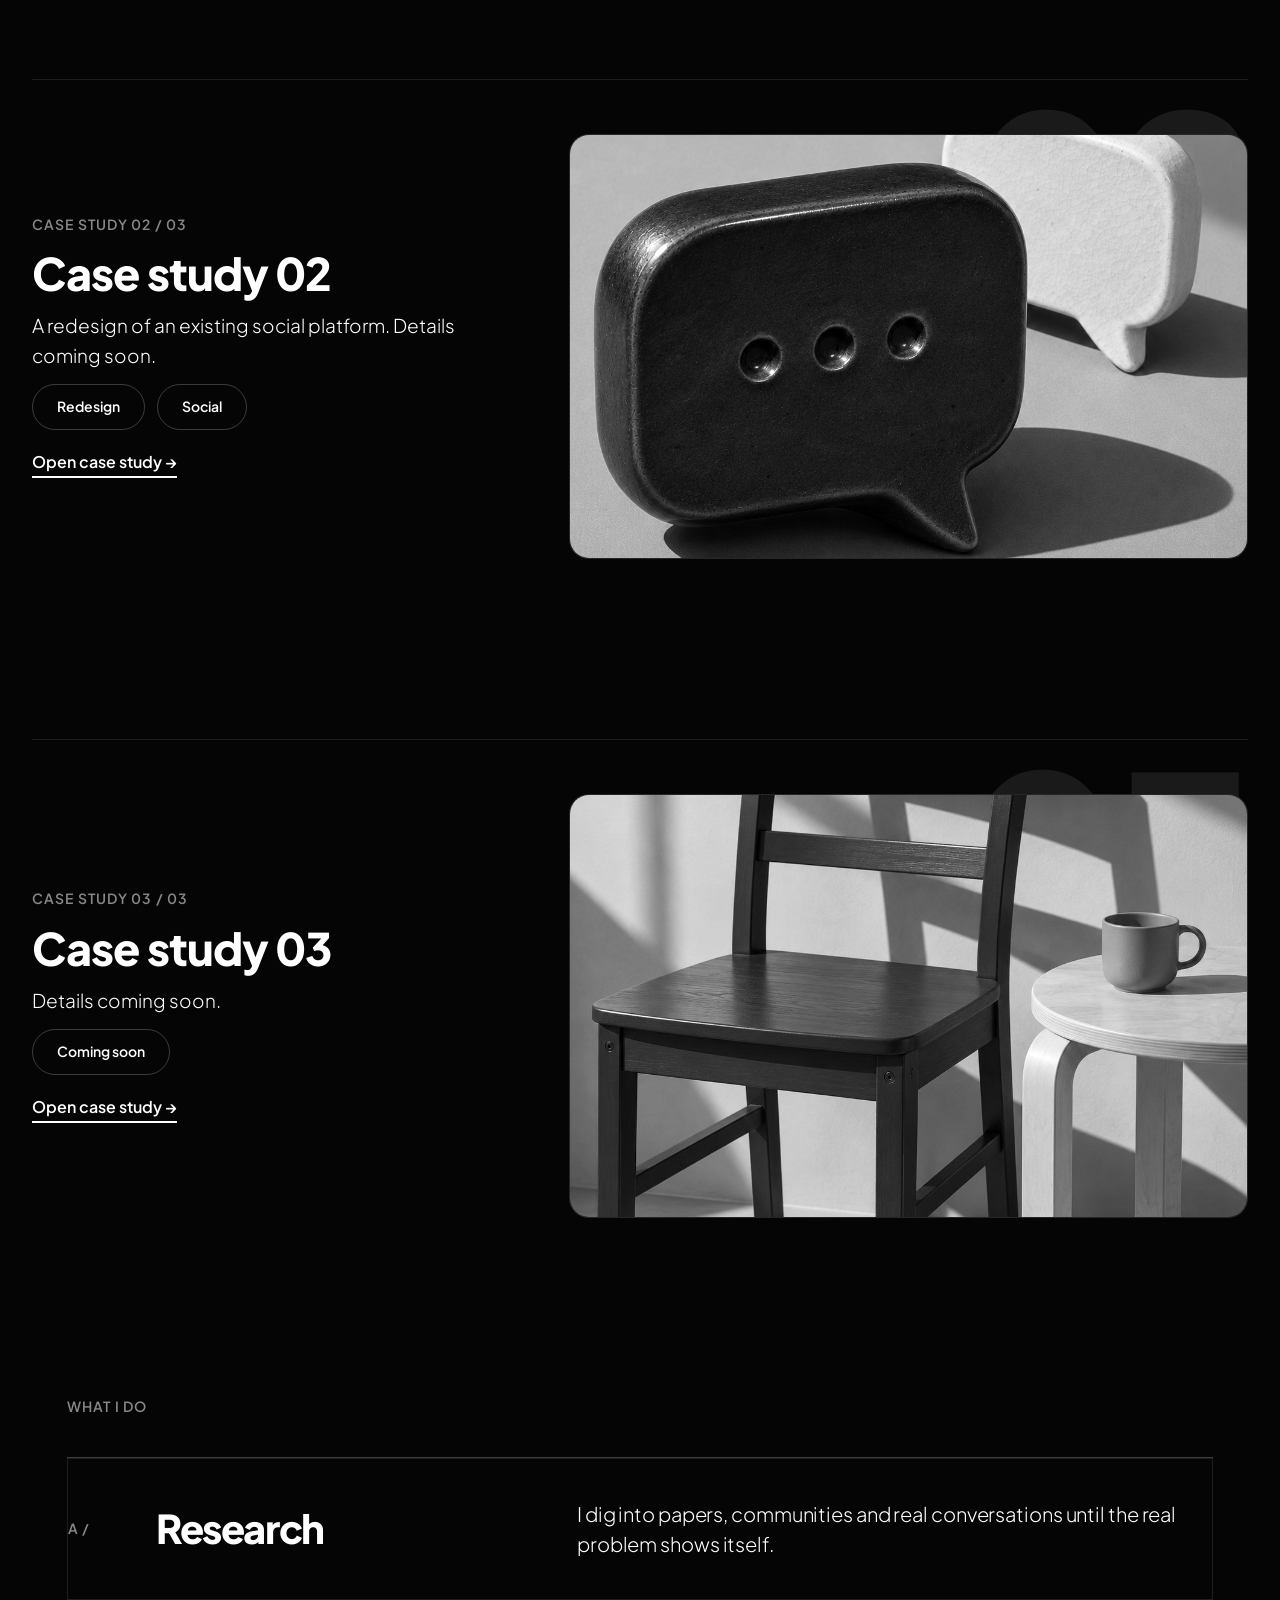
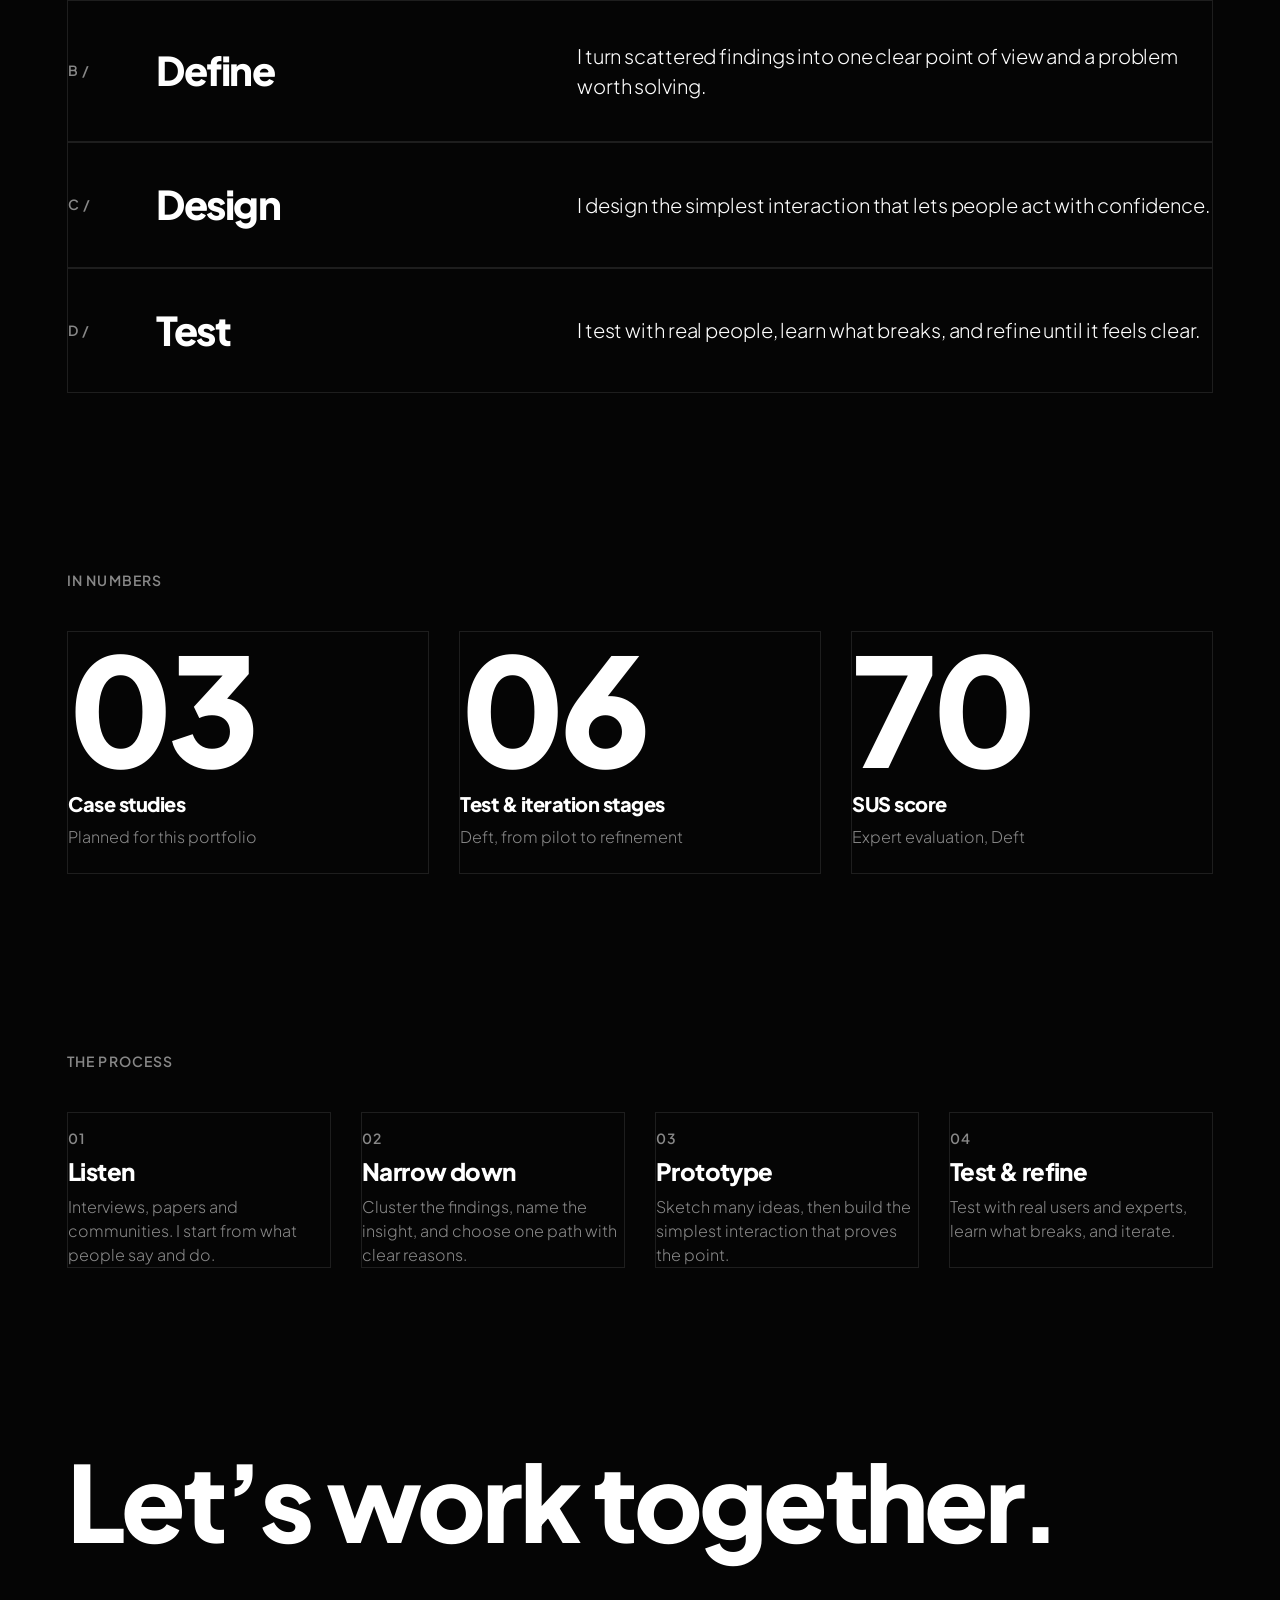
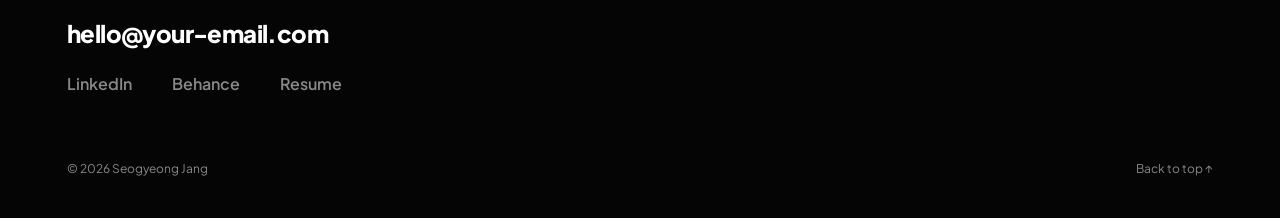
==== commit e6aefc25: "Add files via upload" ====
--- a/index.html
+++ b/index.html
@@ -11,6 +11,7 @@
   <link rel="stylesheet" href="css/tokens.css">
   <link rel="stylesheet" href="css/site.css">
   <link rel="stylesheet" href="css/landing.css">
+  <link rel="stylesheet" href="css/mono.css">
   <script>document.documentElement.classList.add('js');try{if(sessionStorage.getItem('from')==='work'){document.documentElement.classList.add('from-work');sessionStorage.removeItem('from');}}catch(e){}</script>
 </head>
 <body class="home">
@@ -67,7 +68,7 @@
             <div class="story__top"><span class="st__num" aria-hidden="true">01</span><div><p class="t-overline st__eyebrow">Case study 01 / 03</p><h3 class="st__name">Deft</h3></div><a class="st__all t-label" href="case-study.html">Full case study →</a></div>
             <div class="story__grid">
               <div class="story__texts"><div class="st__t" data-step-text="0"><p class="st__k">01 · Overview</p><h3>Deft helps stroke survivors see whether their home practice is working</h3><p class="st__p">A tablet app where virtual clay responds to every hand movement and personal records show progress over time.</p><ul class="chips"><li class="chip t-chip">Fine motor rehab</li><li class="chip t-chip">Biofeedback</li><li class="chip t-chip">Usability testing</li></ul><p class="st__meta">Lead UX/UI Designer · Solo · Aug–Nov 2026</p></div><div class="st__t" data-step-text="1"><p class="st__k">02 · The problem</p><h3>Practicing at home, unsure of each movement</h3><p class="st__p">Desk research showed that support thins out once survivors leave the hospital. Literature and community posts point to gaps in follow-up, guidance and participation.</p></div><div class="st__t" data-step-text="2"><p class="st__k">03 · Research &amp; insight</p><h3>Practice stalls exactly where guidance ends</h3><p class="st__p">A 64-minute interview and affinity mapping revealed two moments: practicing less with no one to correct posture, and guessing when to use more force.</p></div><div class="st__t" data-step-text="3"><p class="st__k">04 · Define &amp; ideate</p><h3>A missing reference point, three How-Might-We questions</h3><p class="st__p">In the moment · after a session · over weeks. Ideas for each were converged on one concept using three criteria: action fit, observable input, readable feedback.</p></div><div class="st__t" data-step-text="4"><p class="st__k">05 · Feature 01 · Calibration</p><h3>Set a starting point that fits today</h3><p class="st__p">A short readiness check samples finger range, response speed and hold stability, then proposes a touch target, tolerance and starting level.</p></div><div class="st__t" data-step-text="5"><p class="st__k">06 · Feature 02 · Live feedback</p><h3>Make movement legible while it happens</h3><p class="st__p">Virtual clay makes finger movement visible. A text cue and a progress gauge answer every touch, so users can correct themselves in the moment.</p></div><div class="st__t" data-step-text="6"><p class="st__k">07 · Feature 03 · Progress</p><h3>Show change across sessions</h3><p class="st__p">A progress view charts precision, response time, touch persistence and difficulty across sessions, so small gains become visible.</p></div><div class="st__t" data-step-text="7"><p class="st__k">08 · Testing</p><h3>Two user rounds and one OT review</h3><p class="st__p">A left-side setting error, multi-finger drag friction and the limits of touch-only measurement led to a point-touch pivot. Exploratory findings, not clinical validation.</p></div><div class="st__t" data-step-text="8"><p class="st__k">09 · Read on</p><h3>The full case study</h3><p class="st__p">Research, journey map, information architecture, task flow, prototypes, testing and iteration.</p><a class="st__link" href="case-study.html">Read the full case study →</a></div></div>
-              <div class="story__medias"><div class="st__media" data-step-media="0" data-zoom="1,1.12"><div class="st__shot"><img src="img/hero-project.jpg" alt="" style="object-position:50% 38%"></div></div><div class="st__media st__media--plain" data-step-media="1" data-zoom="1,1.45" data-org="30% 40%"><div class="st__shot"><img src="img/v7/desk-research-board.png" alt=""></div></div><div class="st__media" data-step-media="2" data-zoom="1.15,1"><div class="st__shot"><img src="img/v7/affinity-mapping.png" alt="" loading="lazy" style="object-position:50% 40%"></div></div><div class="st__media" data-step-media="3" data-zoom="1,1.3" data-org="50% 50%"><div class="st__shot"><img src="img/v7/ideation-whiteboard.png" alt="" loading="lazy"></div></div><div class="st__media st__media--dev" data-step-media="4" data-zoom="1,1.55" data-org="50% 62%"><div class="st__bezel"><div class="st__screen"><img src="img/v7/feat/c4-result.jpg" alt="" loading="lazy" style=""></div></div></div><div class="st__media st__media--dev" data-step-media="5" data-zoom="1,1.5" data-org="50% 40%"><div class="st__bezel"><div class="st__screen"><img src="img/v7/feat/p2-inband.jpg" alt="" loading="lazy" style=""></div></div></div><div class="st__media st__media--dev" data-step-media="6" data-zoom="1,1.25" data-pan="0,36"><div class="st__bezel"><div class="st__screen"><img src="img/v7/feat/d1-dashboard.jpg" alt="" loading="lazy" style="object-position:50% 0%;"></div></div></div><div class="st__media st__media--plain st__media--big" data-step-media="7" data-zoom="1,1"><div class="st__bignum" aria-hidden="true">70</div><p class="st__bignote">SUS score · expert review</p></div><div class="st__media st__media--plain" data-step-media="8" data-zoom="1,1"><a class="st__cta" href="case-study.html">Read the full case study <span aria-hidden="true">→</span></a></div></div>
+              <div class="story__medias"><div class="st__media" data-step-media="0"><div class="st__shot"><img src="img/hero-project.jpg" alt="" style="object-position:50% 38%"></div></div><div class="st__media st__media--plain" data-step-media="1"><div class="st__shot"><img src="img/v7/desk-research-board.png" alt=""></div></div><div class="st__media" data-step-media="2"><div class="st__shot"><img src="img/v7/affinity-mapping.png" alt="" loading="lazy" style="object-position:50% 40%"></div></div><div class="st__media" data-step-media="3"><div class="st__shot"><img src="img/v7/ideation-whiteboard.png" alt="" loading="lazy"></div></div><div class="st__media st__media--dev" data-step-media="4"><div class="st__device"><div class="st__bezel"><div class="st__screen"><img src="img/v7/feat/c4-result.jpg" alt="" loading="lazy"></div></div><a class="st__figma" href="https://www.figma.com/design/Yjykegk1fvSeEREtOBu3Zf/44%EA%B8%B0_%EC%9E%A5%EC%84%9C%EA%B2%BD_4%EC%B0%A8?node-id=377-1603" target="_blank" rel="noopener noreferrer">실제 프로토타입 체험하기 (Figma) <span aria-hidden="true">↗</span></a></div></div><div class="st__media st__media--dev" data-step-media="5"><div class="st__device"><div class="st__bezel"><div class="st__screen"><img src="img/v7/feat/p2-inband.jpg" alt="" loading="lazy"></div></div><a class="st__figma" href="https://www.figma.com/design/Yjykegk1fvSeEREtOBu3Zf/44%EA%B8%B0_%EC%9E%A5%EC%84%9C%EA%B2%BD_4%EC%B0%A8?node-id=377-1603" target="_blank" rel="noopener noreferrer">실제 프로토타입 체험하기 (Figma) <span aria-hidden="true">↗</span></a></div></div><div class="st__media st__media--dev" data-step-media="6"><div class="st__device"><div class="st__bezel"><div class="st__screen"><img src="img/v7/feat/d1-dashboard.jpg" alt="" loading="lazy"></div></div><a class="st__figma" href="https://www.figma.com/design/Yjykegk1fvSeEREtOBu3Zf/44%EA%B8%B0_%EC%9E%A5%EC%84%9C%EA%B2%BD_4%EC%B0%A8?node-id=377-1603" target="_blank" rel="noopener noreferrer">실제 프로토타입 체험하기 (Figma) <span aria-hidden="true">↗</span></a></div></div><div class="st__media st__media--plain st__media--big" data-step-media="7"><div class="st__bignum" aria-hidden="true">70</div><p class="st__bignote">SUS score · expert review</p></div><div class="st__media st__media--plain" data-step-media="8"><a class="st__cta" href="case-study.html">Read the full case study <span aria-hidden="true">→</span></a></div></div>
             </div>
             <div class="story__rail" aria-hidden="true"><i class="story__bar"></i><ol><li data-dot="0"><span>Overview</span></li><li data-dot="1"><span>The problem</span></li><li data-dot="2"><span>Research &amp; insight</span></li><li data-dot="3"><span>Define &amp; ideate</span></li><li data-dot="4"><span>Feature 01 · Calibration</span></li><li data-dot="5"><span>Feature 02 · Live feedback</span></li><li data-dot="6"><span>Feature 03 · Progress</span></li><li data-dot="7"><span>Testing</span></li><li data-dot="8"><span>Read on</span></li></ol></div>
           </div>
--- a/css/landing.css
+++ b/css/landing.css
@@ -24,20 +24,19 @@
 .st__link { align-self: flex-start; margin-top: 6px; font-weight: 600; color: var(--text-primary); border-bottom: 2px solid currentColor; padding-bottom: 2px; }
 .st__t .chips { margin: 2px 0 0; }
 
-.st__media { position: absolute; inset: 0; display: flex; align-items: center; justify-content: center; opacity: 0; transform: scale(.96); transition: opacity .5s ease, transform .7s var(--ease-out); pointer-events: none; }
-.st__media.is-on { opacity: 1; transform: none; pointer-events: auto; transition: opacity .55s ease .1s, transform .8s var(--ease-out) .1s; }
+.st__media { position: absolute; inset: 0; display: flex; align-items: center; justify-content: center; opacity: 0; transition: opacity .5s ease; pointer-events: none; }
+.st__media.is-on { opacity: 1; pointer-events: auto; transition: opacity .55s ease .1s; }
 .st__shot { position: relative; width: 100%; height: 100%; border-radius: 20px; overflow: hidden; background: var(--surface-subtle); box-shadow: 0 30px 60px -34px rgba(0, 0, 0, .4); }
-.st__shot img { width: 100%; height: 100%; object-fit: cover; display: block; will-change: transform; transform-origin: var(--org, 50% 50%); }
+.st__shot img { width: 100%; height: 100%; object-fit: cover; display: block; }
 .st__media--plain .st__shot img { object-fit: contain; background: #fff; }
 .st__bezel { position: relative; background: #12171a; border-radius: 28px; padding: 11px; box-shadow: 0 30px 60px -28px rgba(0, 0, 0, .5), inset 0 0 0 1.5px #2b3338; width: min(100%, calc((100svh - 190px) * 1.439 + 22px)); max-height: 100%; }
 .st__screen { position: relative; aspect-ratio: 1180 / 820; border-radius: 17px; overflow: hidden; background: #eef1f7; }
-.st__screen img { position: absolute; left: 0; top: 0; width: 100%; height: auto; display: block; will-change: transform; transform-origin: var(--org, 50% 50%); }
-.st__media--dev .st__screen img[style*="object-position"] { height: auto; }
+.st__screen img { position: absolute; left: 0; top: 0; width: 100%; height: auto; display: block; }
 .st__media--big { flex-direction: column; text-align: center; gap: 8px; }
 .st__bignum { font-size: clamp(8rem, 30vh, 22rem); font-weight: 700; line-height: .85; letter-spacing: -.06em; color: var(--text-primary); }
 .st__bignote { margin: 0; font-size: 1rem; color: var(--text-secondary); letter-spacing: .04em; text-transform: uppercase; }
-.st__cta { display: inline-flex; align-items: center; gap: 12px; padding: 22px 34px; border-radius: 999px; background: var(--text-primary); color: #fff; font-size: 1.25rem; font-weight: 600; transition: transform var(--dur-base) var(--ease-out); }
-.st__cta:hover { transform: scale(1.05); }
+.st__cta { display: inline-flex; align-items: center; gap: 12px; padding: 22px 34px; border-radius: 999px; background: var(--text-primary); color: #fff; font-size: 1.25rem; font-weight: 600; transition: background var(--dur-fast); }
+.st__cta:hover { background: #333; }
 
 .story__rail { display: flex; align-items: center; gap: 16px; }
 .story__rail .story__bar { flex: 0 0 120px; height: 3px; border-radius: 2px; background: var(--border-default); position: relative; overflow: hidden; }
@@ -45,7 +44,7 @@
 .story__rail ol { list-style: none; margin: 0; padding: 0; display: flex; gap: 6px; flex-wrap: wrap; }
 .story__rail li { width: 8px; height: 8px; border-radius: 50%; background: var(--border-strong); transition: background .3s, transform .3s; position: relative; }
 .story__rail li span { position: absolute; left: 50%; top: -26px; transform: translateX(-50%); white-space: nowrap; font-size: .75rem; font-weight: 600; opacity: 0; transition: opacity .25s; pointer-events: none; }
-.story__rail li.is-on { background: var(--text-primary); transform: scale(1.5); }
+.story__rail li.is-on { background: var(--text-primary); }
 .story__rail li.is-on span { opacity: 1; }
 
 /* ---------- teasers (work 02, 03) ---------- */
@@ -55,7 +54,7 @@
 .teaser__text { position: relative; z-index: 1; display: flex; flex-direction: column; gap: 14px; }
 .teaser__text h3 { margin: 0; font-size: clamp(1.8rem, 1.2rem + 2vw, 3rem); font-weight: 700; letter-spacing: -.03em; line-height: 1.1; }
 .teaser__media { position: relative; z-index: 1; aspect-ratio: 16 / 10; border-radius: 20px; overflow: hidden; background: var(--c); }
-.teaser__media img { width: 100%; height: 100%; object-fit: cover; display: block; transform: scale(var(--s, 1.12)); will-change: transform; }
+.teaser__media img { width: 100%; height: 100%; object-fit: cover; display: block; }
 
 @media (max-width: 900px) {
   .story { height: calc(var(--steps, 9) * 80vh + 100vh); }
@@ -81,3 +80,9 @@
 .story__rail li span { top: -22px; }
 @media (max-width: 900px) { .st__all { margin-right: 84px; } }
 @media (max-width: 560px) { .st__all { display: none; } }
+
+/* fixed tablet frame + Figma button (no zoom) */
+.st__device { display: flex; flex-direction: column; align-items: center; justify-content: center; gap: clamp(14px, 2.4vh, 26px); width: 100%; height: 100%; }
+.st__device .st__bezel { width: min(100%, calc((100svh - 300px) * 1.439 + 22px)); }
+.st__figma { display: inline-flex; align-items: center; gap: 10px; padding: 14px 26px; border-radius: 999px; background: var(--text-primary); color: #fff; font-size: 1rem; font-weight: 600; transition: background var(--dur-fast); }
+.st__figma:hover { background: #333; }
--- a/css/mono.css
+++ b/css/mono.css
@@ -0,0 +1,138 @@
+@import url("https://fonts.googleapis.com/css2?family=Plus+Jakarta+Sans:wght@300;400;500;600;700;800&display=swap");
+/* ==========================================================================
+   Mono · Möbius-style black & white design system
+   Load LAST. Only black, white, one secondary grey (#888) and 1px hairlines.
+   Tokens first, then overrides for colours that older CSS hard-coded.
+   ========================================================================== */
+:root {
+  /* palette */
+  --mono-bg: #050505;
+  --mono-ink: #ffffff;
+  --mono-sub: #888888;
+  --mono-line: rgba(255, 255, 255, 0.1);
+  --mono-line-strong: rgba(255, 255, 255, 0.22);
+  color-scheme: dark;
+
+  /* existing token names → mono */
+  --text-primary: #fff; --text-statement: #fff; --text-nav: #fff; --text-caption: #fff;
+  --text-secondary: #888; --text-meta: #888; --text-inverse: #000; --text-inverse-secondary: #888;
+  --surface-page: #050505; --surface-subtle: #0d0d0d; --surface-callout: #050505; --surface-band: #050505;
+  --surface-card: #050505; --surface-card-muted: #050505; --surface-placeholder: #0d0d0d;
+  --surface-inverse: #fff; --surface-inverse-subtle: #fff;
+  --border-default: rgba(255, 255, 255, 0.1); --border-strong: rgba(255, 255, 255, 0.22); --border-quote: rgba(255, 255, 255, 0.22);
+  --emotion-positive: #fff; --emotion-negative: #fff; --emotion-caution: #fff; --emotion-hopeful: #fff; --emotion-relief: #fff;
+
+  /* case-study (ver7) variables */
+  --v7-green: #050505; --v7-mist: #050505; --v7-ink: #fff; --v7-deep: #fff; --v7-body: #fff;
+  --v7-accent: #888; --v7-forest: #fff; --v7-rust: #888; --v7-muted: #888; --v7-line: rgba(255, 255, 255, 0.1);
+}
+
+html, body { background: #050505; color: #fff; }
+body { font-family: "Plus Jakarta Sans", system-ui, -apple-system, "Segoe UI", "Apple SD Gothic Neo", "Noto Sans KR", sans-serif; font-weight: 300; -webkit-font-smoothing: antialiased; }
+::selection { background: #fff; color: #000; }
+
+/* ---------- typography: heavy headings, light body ---------- */
+h1, h2, h3, h4, .t-h1, .t-card, .t-h2, .t-display-stat, .t-display-statement, .section-header__title,
+.hero2__title, .home-statement, .home-footer__big, .scard__title, .do-row__title, .num__value,
+.v7-title, .v7-persona__name, .v7-decision, .fx__text h3, .st__t h3, .st__name, .st__num, .teaser__text h3, .teaser__num, .st__bignum, .witem__title {
+  font-weight: 800; letter-spacing: -0.035em; color: #fff;
+}
+.t-body-lg, .t-body-md, .t-body-sm, .prose, .home-statement-sub, .home-intro, .do-row__text, p, li, dd, figcaption, blockquote,
+.v7-lead, .v7-body, .v7-card p, .st__p, .fx__text p { font-weight: 300; }
+strong, b, .t-nav, .t-label, .t-chip, .t-overline, .t-overline-sm, .nav__link, .menu-panel a { font-weight: 600; }
+.home-intro strong { font-weight: 800; }
+.t-overline, .t-overline-sm, .section-header__label, .v7-eyebrow, .st__k, .st__eyebrow, .fx__tag, .fx__text h4, .v7-micro { color: #888; }
+
+/* ---------- surfaces, hairlines, no shadows ---------- */
+*, *::before, *::after { box-shadow: none !important; text-shadow: none !important; }
+.section--band, .v7-bg-green, .v7-bg-mist, .v7-bg-white { background: #050505 !important; }
+.v7-sec { border-top: 1px solid var(--mono-line); }
+.site-header, .menu-panel, .site-footer, .home-footer { background: #050505; border-color: var(--mono-line); }
+.site-header.is-scrolled { border-bottom-color: var(--mono-line); }
+.subnav { background: rgba(5, 5, 5, 0.9); border-color: var(--mono-line); }
+.progress { background: #fff; }
+.menu-btn { background: #050505; color: #fff; border: 1px solid var(--mono-line-strong); }
+.menu-btn:hover { background: #fff; color: #000; }
+hr, .stage__divider { border-color: var(--mono-line); background: var(--mono-line); }
+
+.panel, .card, .card3, .stat, .insight, .stage, .hmw__item, .pcard-s, .callout, .callout--white, .meta__item, .persona2, .persona2__visual, .persona2__id,
+.row, .loopbox__box, .dircard, .designgoal, .proc, .num, .do-row, .ph, .proto-q, .photo, .quote,
+.v7-card, .v7-evi, .v7-quote, .v7-persona, .v7-stage, .v7-insight, .v7-principle, .v7-mx-r, .v7-icard, .v7-icard__box, .v7-pair .v7-evi, .fx__bezel, .teaser__media, .st__shot {
+  background: transparent !important; border: 1px solid var(--mono-line) !important; color: #fff;
+}
+.v7-cards--plain .v7-card { border-color: transparent !important; }
+.callout--dark, .v7-insight { background: #fff !important; color: #000 !important; }
+.callout--dark *, .v7-insight * { color: #000 !important; }
+.callout--dark .callout__label, .v7-insight .v7-micro { color: #555 !important; }
+.chip, .chips li, .v7-emo, .st__t .chips li { background: transparent !important; color: #fff !important; border: 1px solid var(--mono-line-strong) !important; }
+.v7-emo--key { background: #fff !important; color: #000 !important; }
+hr.stage__divider { opacity: 1; }
+
+/* buttons: solid white, black label */
+.btn, .scard__cta, .st__cta, .st__figma, .fx-btn, .witem__arrow, .pile-cursor, .home-hero2 .cta { background: #fff !important; color: #000 !important; border: 1px solid #fff; }
+.btn:hover, .st__figma:hover, .fx-btn:hover, .st__cta:hover { background: #050505 !important; color: #fff !important; }
+.pile-cursor span { color: #000; }
+a { color: inherit; }
+.st__link, .stack-head__all, .st__all { color: #fff; border-color: #fff; }
+
+/* ---------- landing: hero pile, scenes, work ---------- */
+.pcard--b1, .pcard--b2, .pcard--b3, .pcard { background: #1a1a1a !important; }
+.pcard img, .home-hero2 img { filter: grayscale(1) contrast(1.05); }
+.home-hero2__title, .hero2__title { color: #fff; }
+.hero2__copy, .home-hero2 .role, .role { color: #888 !important; }
+.scenes, .scenes[data-scene] { --bg: #050505 !important; --word: #1a1a1a !important; --ink: #fff !important; }
+.assemble, .stack-section, .works, .home-footer { background: #050505; }
+.scard, .witem, .witem[style] { background: #0d0d0d !important; color: #fff !important; }
+.scard .chip { background: transparent !important; color: #fff !important; }
+.scard__media .media__img, .wph { background: #0d0d0d !important; color: #888 !important; }
+.teaser__num { color: #1a1a1a !important; opacity: 1 !important; }
+.teaser__in { border-top: 1px solid var(--mono-line); }
+.teaser__media, .st__shot { background: #0d0d0d !important; }
+.teaser__media img, .scard__media img, .witem img, .st__media--plain .st__shot img, .st__shot img { filter: grayscale(1) contrast(1.05); }
+.st__media--plain .st__shot img { background: #000; }
+.story__rail .story__bar { background: var(--mono-line-strong); }
+.story__rail .story__bar::after, .story__rail li.is-on { background: #fff; }
+.story__rail li { background: rgba(255, 255, 255, 0.25); }
+
+/* tablet frames: hairline instead of shadow */
+.st__bezel, .fx__bezel { background: #000 !important; border: 1px solid rgba(255, 255, 255, 0.28) !important; }
+.st__screen, .fx__screen { background: #000; }
+.fx__device figcaption, .v7-cap, .v7-note, .v7-skills, .fx__status, .fx__text h4 { color: #888; }
+
+/* ---------- case study (ver7) ---------- */
+.v7 .v7-title, .v7 .v7-title--lg, .v7 .v7-title--wt, .v7 .v7-card h3, .v7 .v7-quote h3, .v7 .v7-evi h3, .v7 .v7-proto h3,
+.v7 .v7-icard h3, .v7 .v7-persona__name, .v7 .v7-decision, .v7 .fx__text h3 { color: #fff; }
+.v7 p, .v7 li, .v7 b, .v7 small, .v7 .v7-lead, .v7 .v7-card p, .v7 .v7-quote p, .v7 .v7-body, .v7 .v7-next, .v7 .v7-evi figcaption,
+.v7 .v7-proto figcaption, .v7 .v7-mx-r p, .v7 .v7-mx-r b, .v7 .v7-icard p, .v7 .fx__text p { color: #fff; }
+.v7 .v7-eyebrow, .v7 .v7-eyebrow--rust, .v7 .v7-skills, .v7 .v7-note, .v7 .v7-cap, .v7 .v7-micro, .v7 .v7-micro--rust, .v7 .v7-focus, .v7 .v7-sub,
+.v7 .v7-persona__meta, .v7 .v7-mx-h, .v7 .v7-mx-r small, .v7 .v7-icard__k, .v7 .v7-icard__box small, .v7 .fx__tag, .v7 .fx__status, .v7 .fx__text h4,
+.v7 .v7-stage__head span { color: #888; }
+.v7 .v7-next, .v7 .v7-sublead { font-weight: 600; }
+.v7-stage__head { background: transparent !important; border-bottom: 1px solid var(--mono-line); }
+.v7-stage__head b { color: #fff; }
+.v7-stage--key { border-color: #fff !important; }
+.v7-pr { background: transparent !important; border: 1px solid #fff; color: #fff !important; }
+.v7-pr--P0 { background: #fff !important; color: #000 !important; }
+.v7-pr--P2 { border-color: #888; color: #888 !important; }
+.v7-mx-r { border-radius: 8px; }
+.v7-persona__quote p:last-child { color: #fff; }
+.v7-icard__box .can, .v7-icard__box .cant { color: #fff; }
+.v7-svg { filter: invert(1) grayscale(1) contrast(1.05); }
+.v7-fig img, .v7-evi img, .v7-proto img, .v7 .persona2 img { filter: grayscale(1); }
+.fx__screen img, .st__screen img { filter: none; }
+.v7-matrix__grid { color: #fff; }
+
+/* other pages that used pastel / dark blocks */
+.persona2__name, .persona2__quote { color: #fff; }
+.meter__bar { background: var(--mono-line); }
+.meter__bar span { background: #fff; }
+.journey .stage, .stage--blue, .stage--red, .stage--yellow, .stage--purple, .stage--green { background: transparent !important; border: 1px solid var(--mono-line) !important; color: #fff; }
+.row--ours { border-color: #fff !important; }
+.footer, .site-footer .next, .next__title, .next__arrow { color: #fff; }
+.next { border-top: 1px solid var(--mono-line); }
+.v7-title, .v7-title--lg, .v7-title--wt, .fx__text h3, .st__t h3, .teaser__text h3, .v7-decision { letter-spacing: -0.02em; }
+.v7 .v7-persona__needs p:not(.v7-micro), .v7 .v7-persona__quote p:last-child { color: #fff !important; }
+.v7 .v7-persona__needs .v7-micro--rust { color: #888 !important; }
+h1, h2, h3, h4, .t-h1, .t-card, .t-h2 { letter-spacing: -0.025em; }
+.v7 h3, .v7 h4, .v7-card h3, .v7-quote h3, .v7-evi h3, .v7-icard h3, .fx__text h3 { letter-spacing: -0.012em; }
+.v7-title, .v7-title--lg, .v7-title--wt { letter-spacing: -0.015em; }
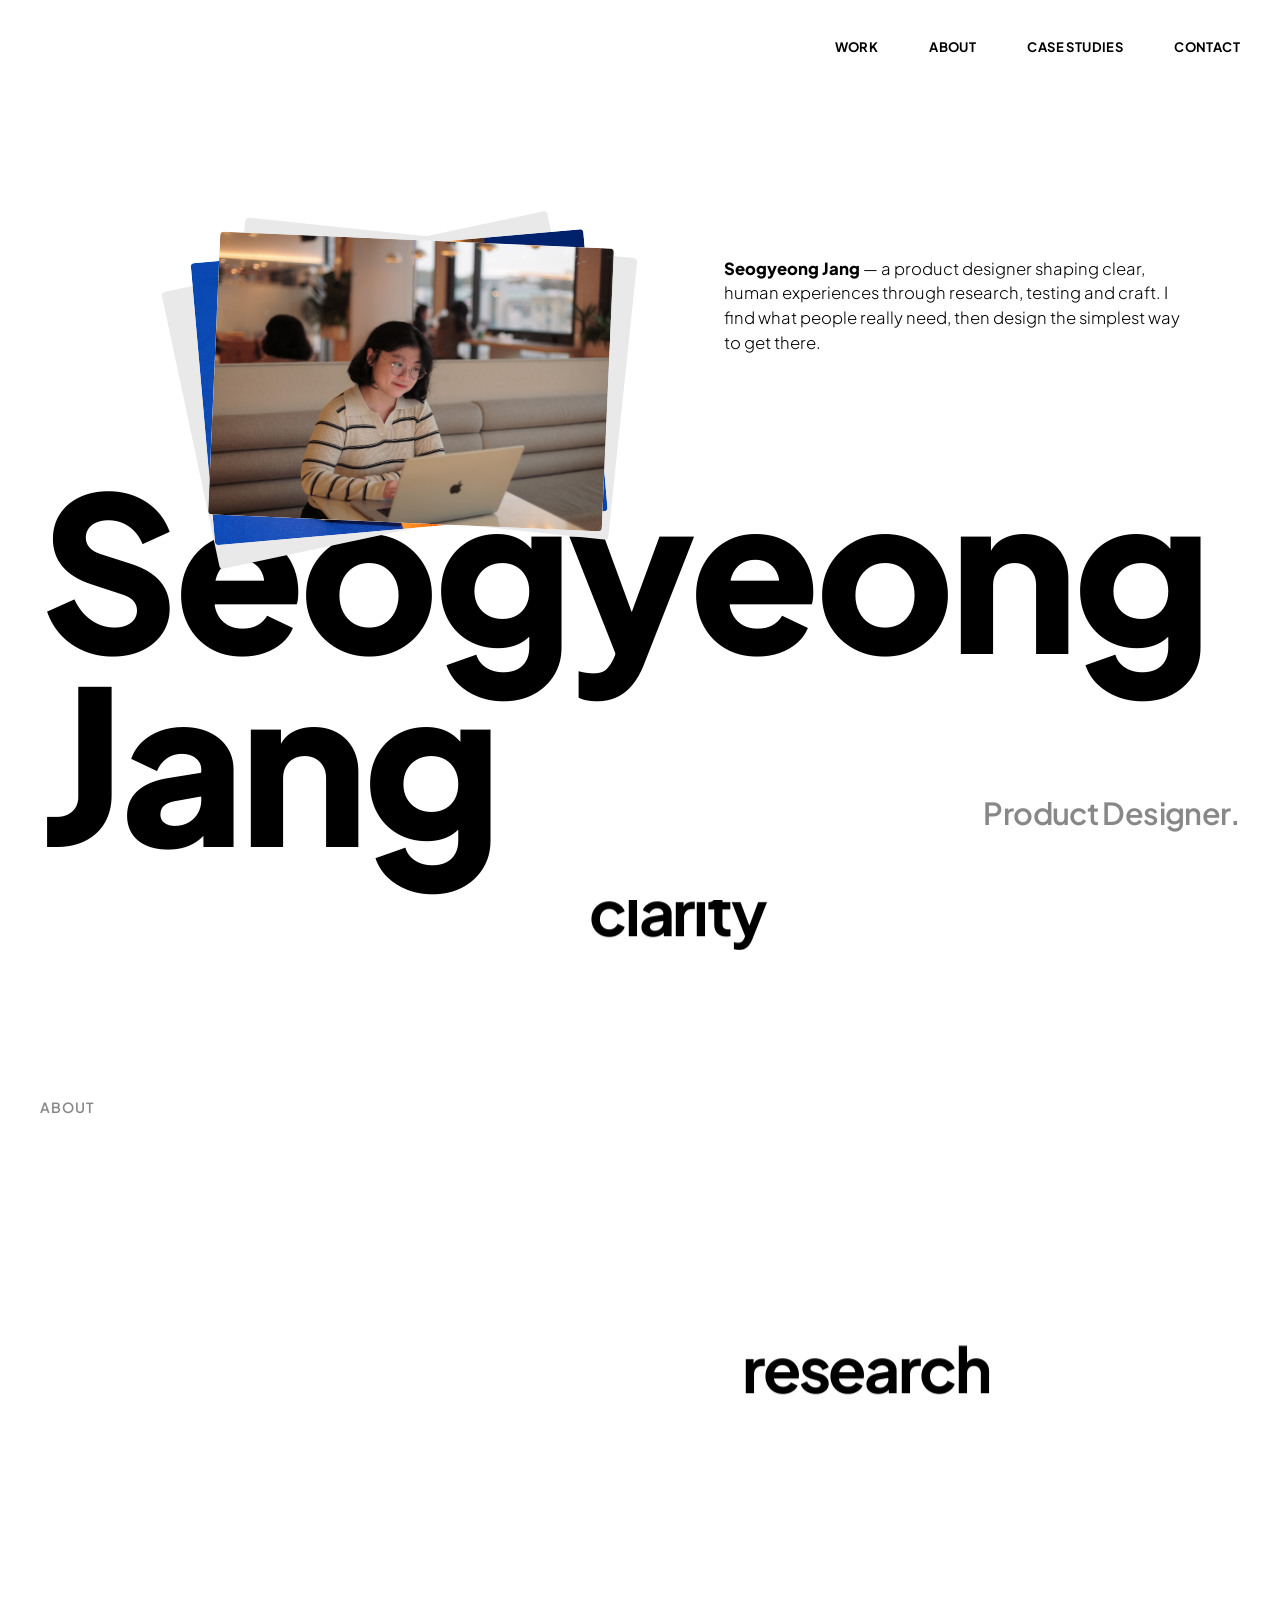
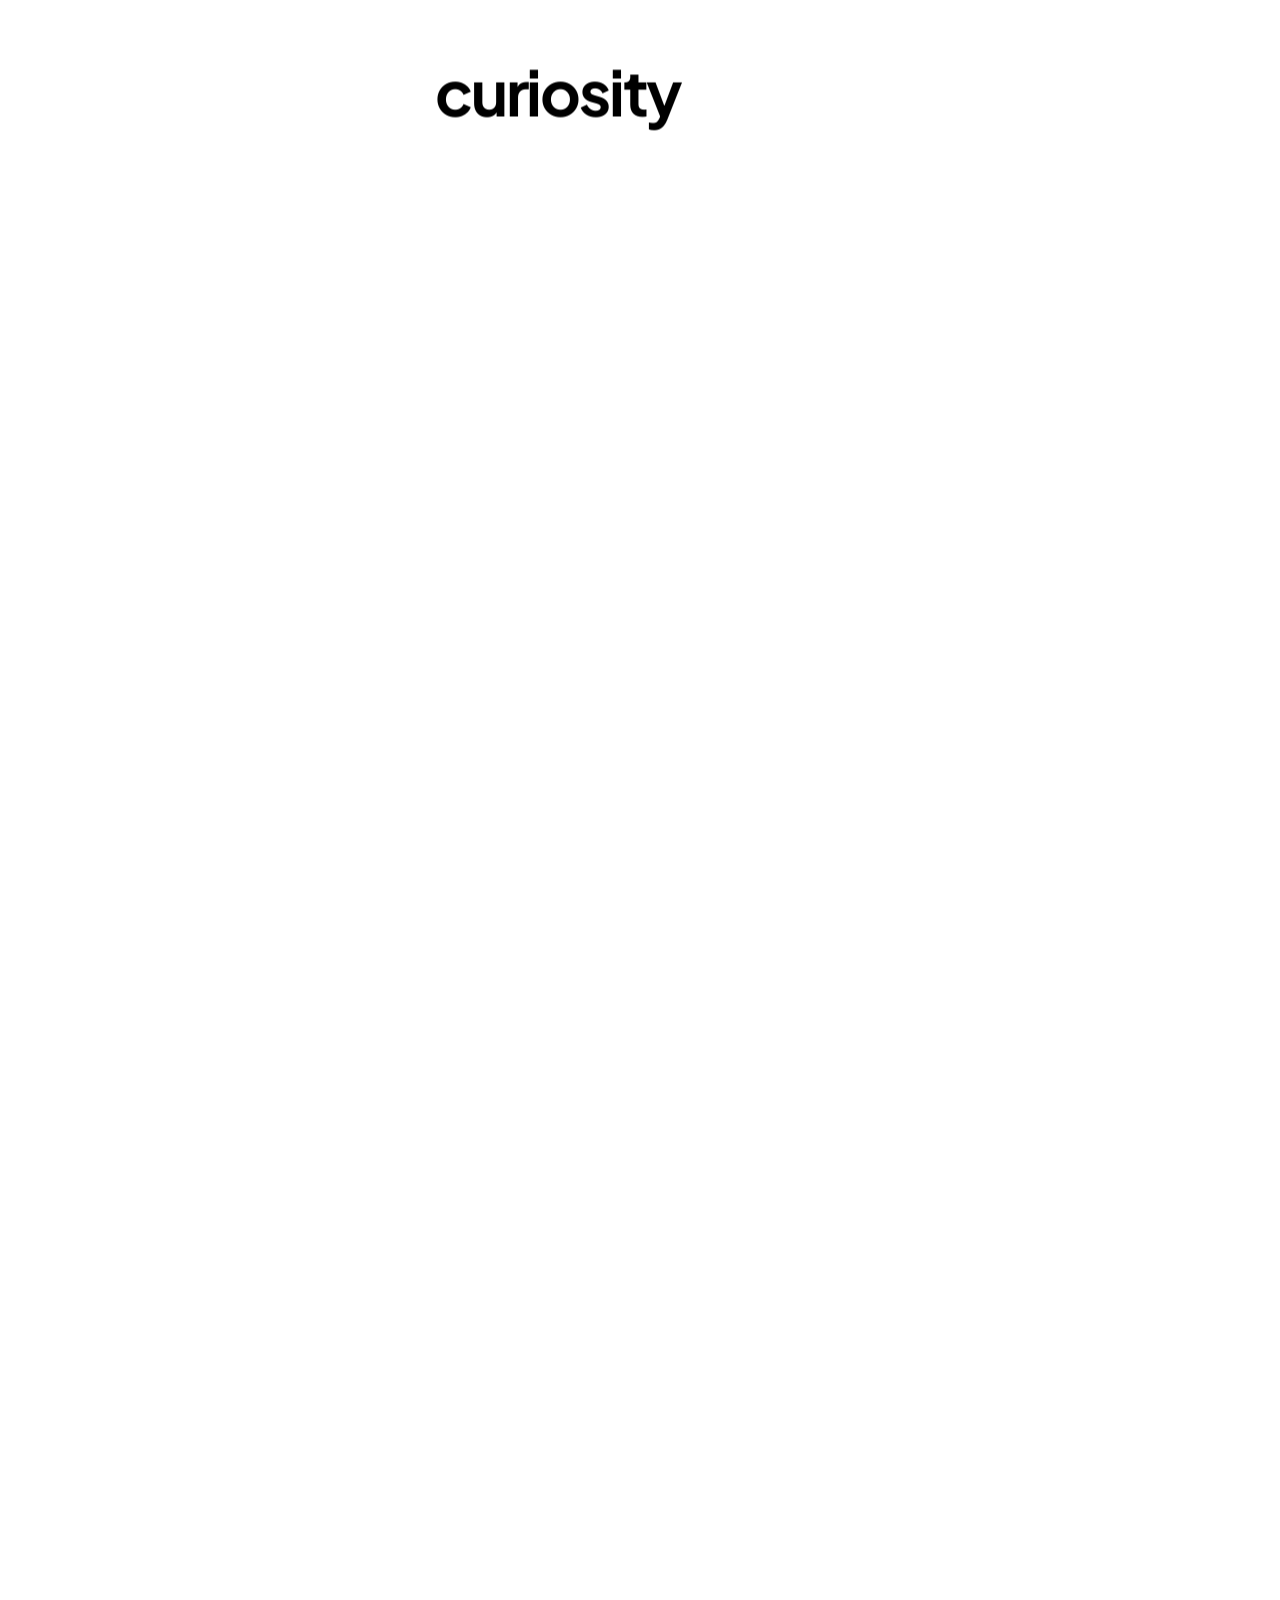
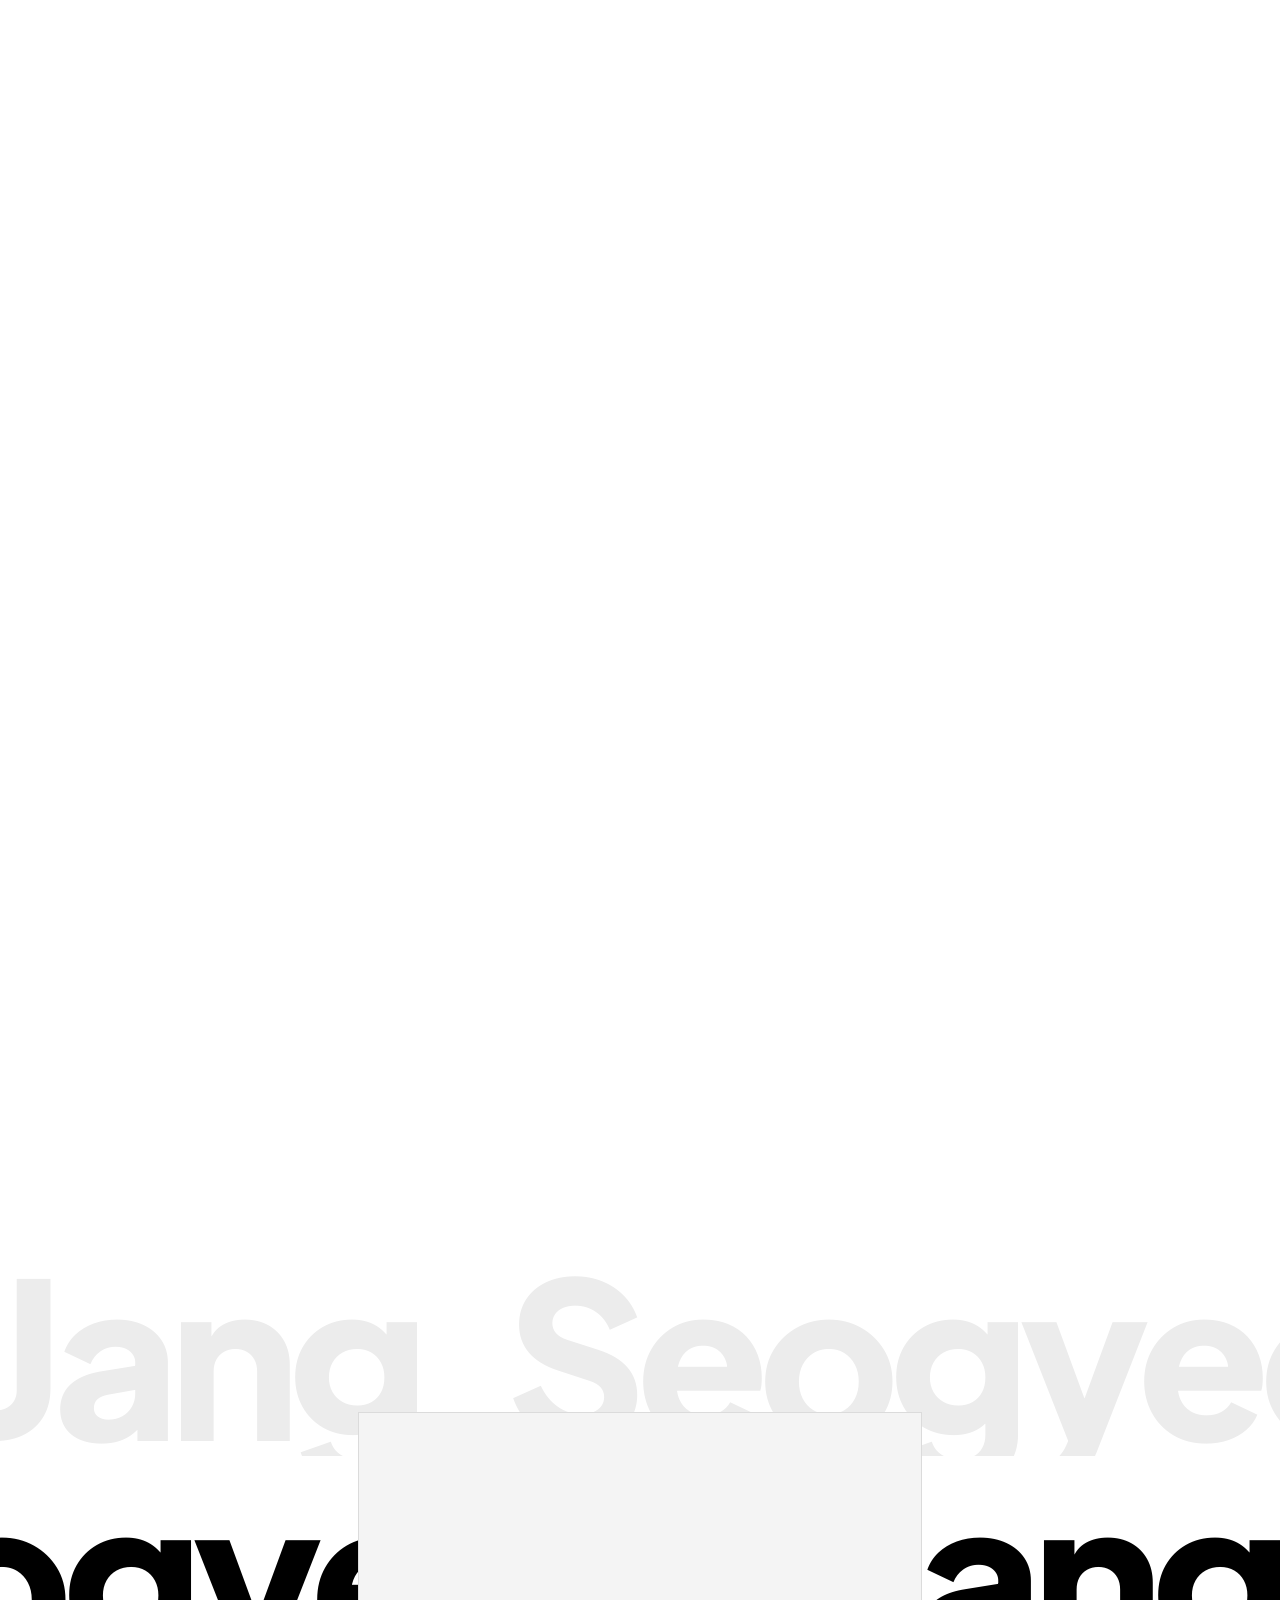
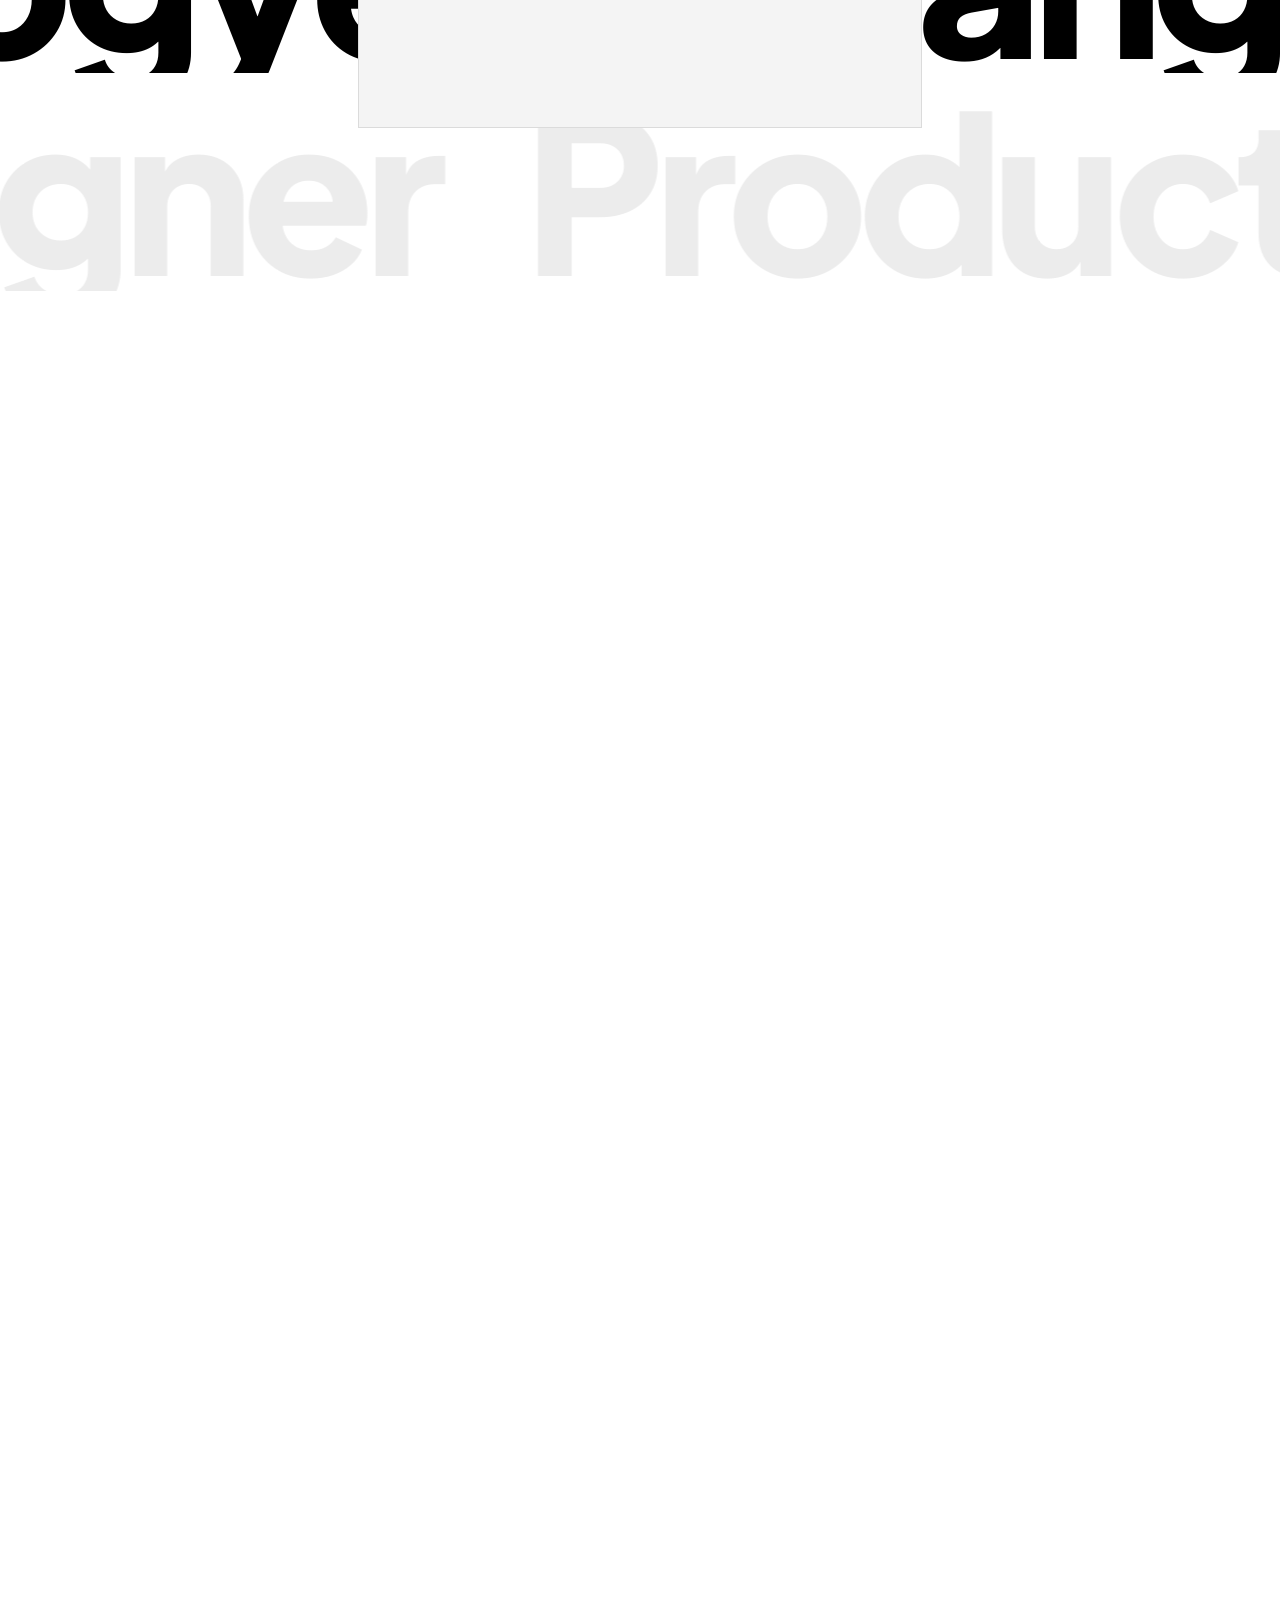
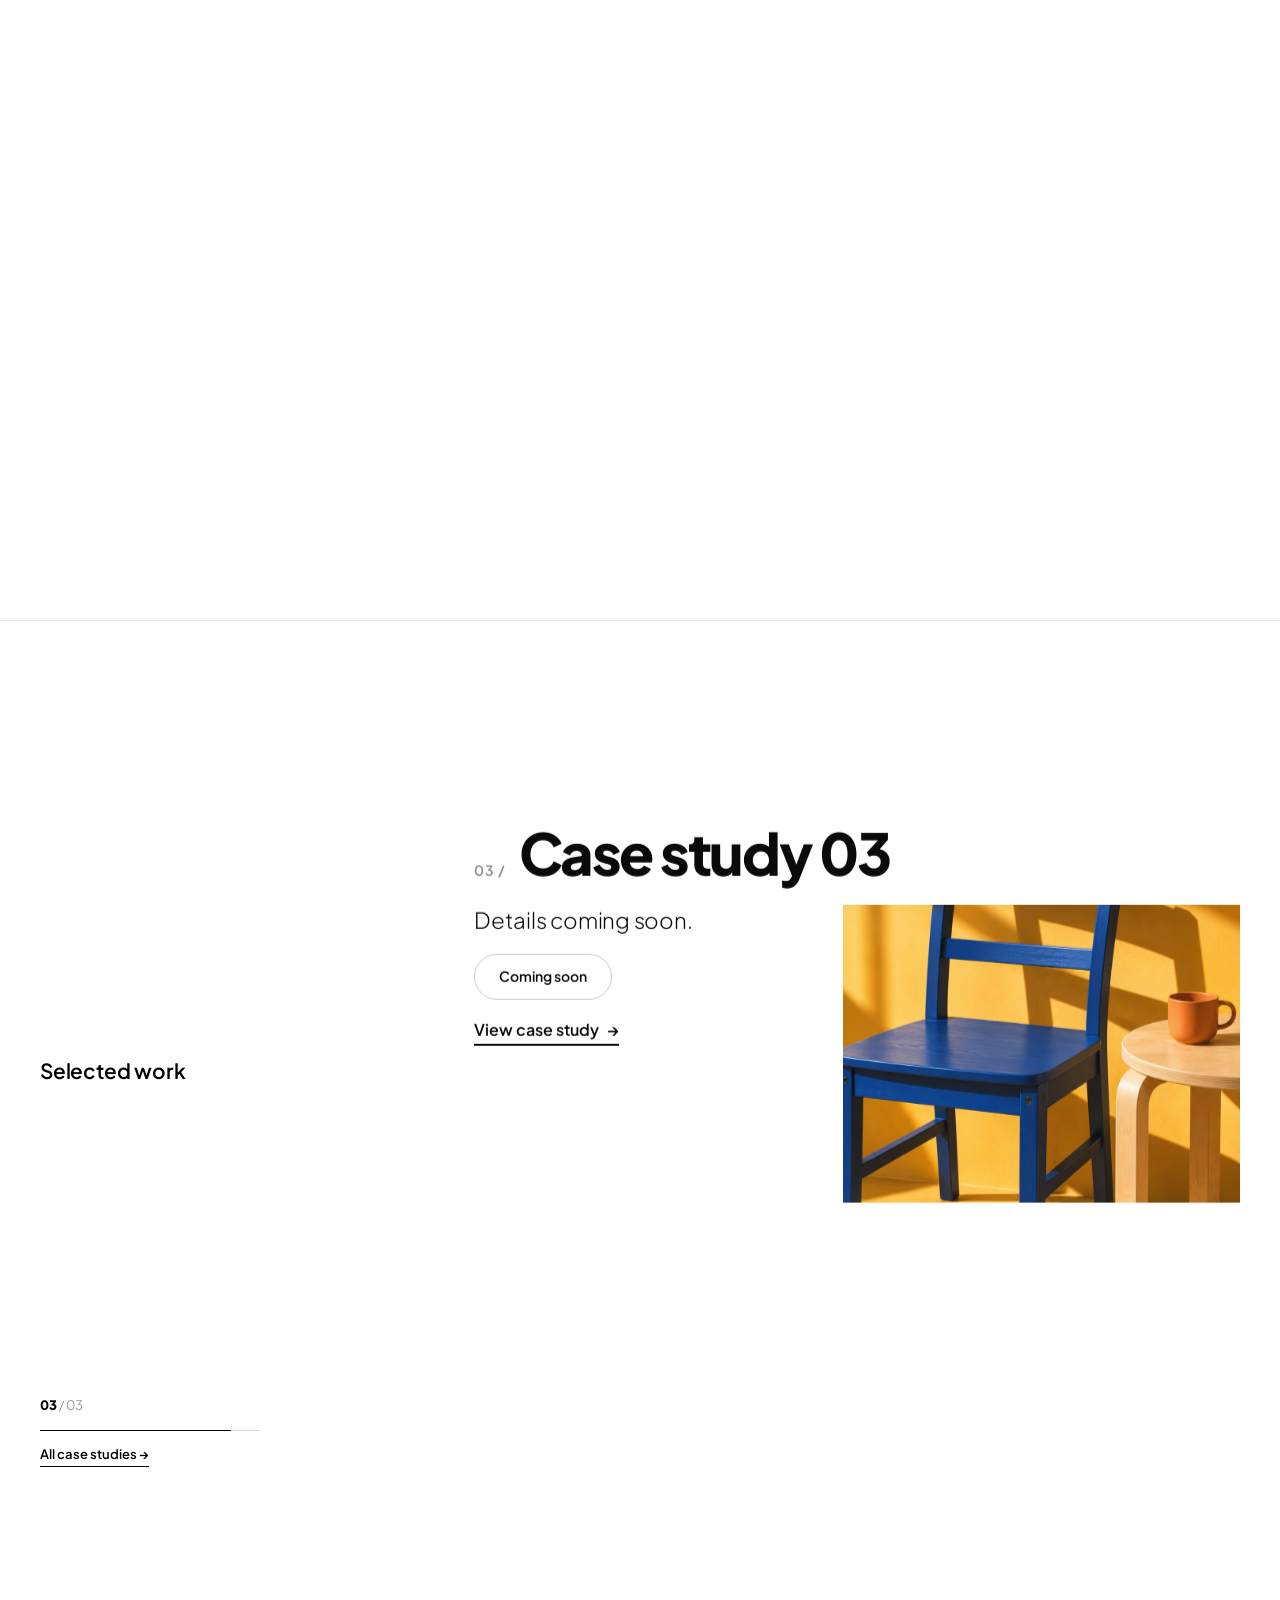
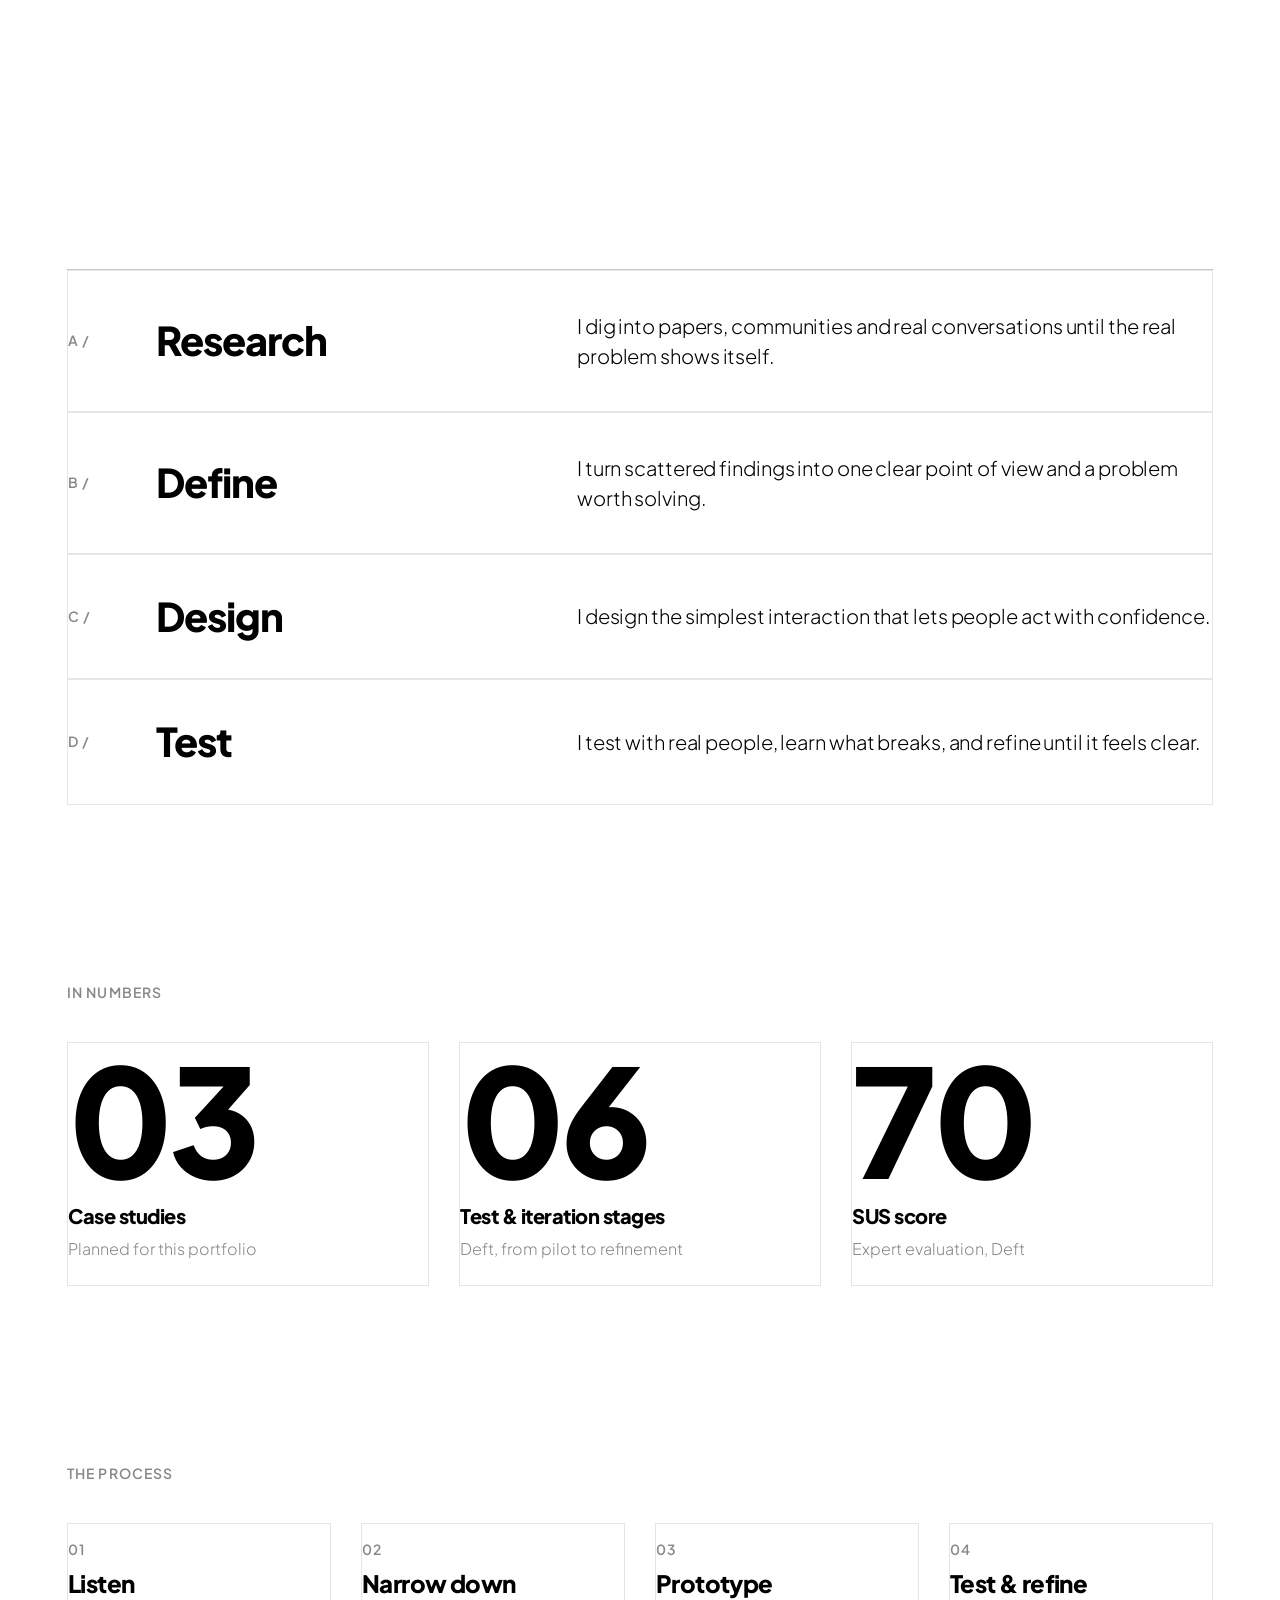
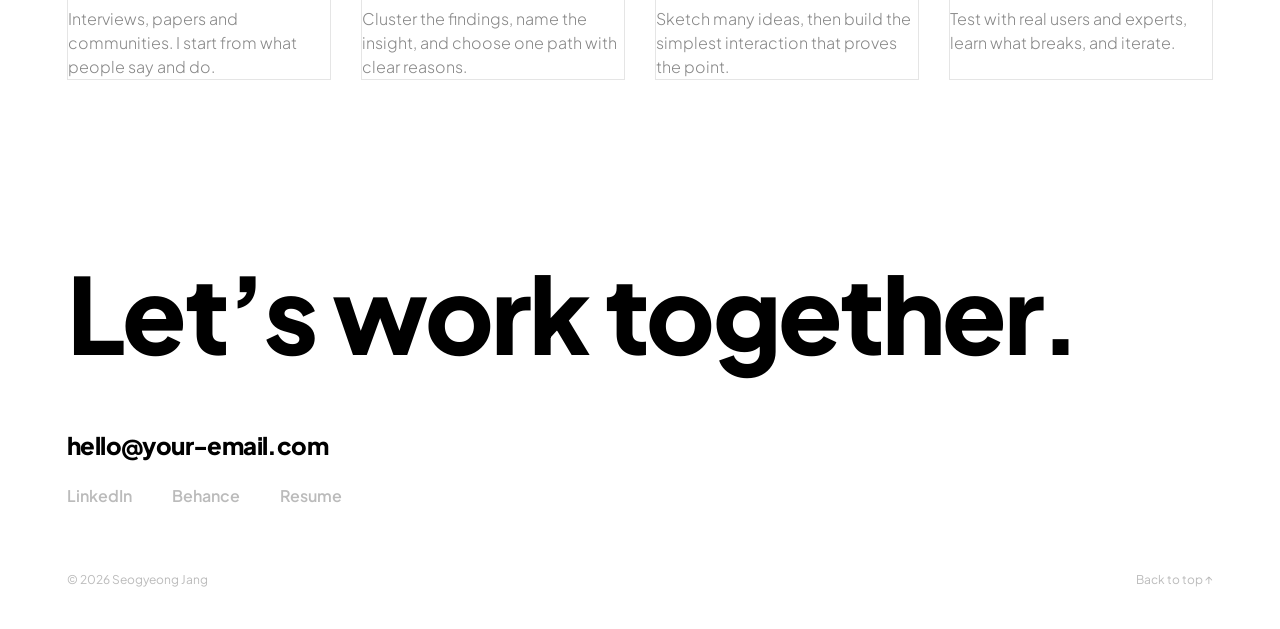
==== commit 3a240b39: "Add files via upload" ====
--- a/index.html
+++ b/index.html
@@ -10,7 +10,7 @@
   <link href="https://fonts.googleapis.com/css2?family=Plus+Jakarta+Sans:ital,wght@0,400;0,500;0,600;0,700;1,400&display=swap" rel="stylesheet">
   <link rel="stylesheet" href="css/tokens.css">
   <link rel="stylesheet" href="css/site.css">
-  <link rel="stylesheet" href="css/landing.css">
+  <link rel="stylesheet" href="css/works.css">
   <link rel="stylesheet" href="css/mono.css">
   <script>document.documentElement.classList.add('js');try{if(sessionStorage.getItem('from')==='work'){document.documentElement.classList.add('from-work');sessionStorage.removeItem('from');}}catch(e){}</script>
 </head>
@@ -45,48 +45,80 @@
       <p class="hero2__copy t-meta">© 2026</p>
     </section>
 
-    <!-- About: big statement -->
-    <section class="assemble" id="about" data-assemble aria-labelledby="about-label">
-      <div class="assemble__sticky">
-        <div class="container">
-          <p class="section-header__label t-overline" id="about-label">About</p>
-          <p class="home-statement" data-assemble-text>Seogyeong Jang brings research and design together, turning complexity into clarity and curiosity into craft.</p>
-          <p class="home-statement-sub t-body-md" data-assemble-sub>I like problems that look complicated at first. I research widely, narrow down with evidence, and keep testing until the design is clear enough for anyone to follow.</p>
+    
+    <!-- Branding 1: words rise and settle into the About statement (scroll-linked, reversible) -->
+    <section class="words" id="about" data-words aria-labelledby="about-label">
+      <div class="words__stage">
+        <p class="section-header__label t-overline words__label" id="about-label">About</p>
+        <div class="words__scatter" aria-hidden="true"><span data-w style="--x:46%">clarity</span><span data-w style="--x:58%">research</span><span data-w style="--x:34%">curiosity</span><span data-w style="--x:64%">craft</span><span data-w style="--x:50%">design</span></div>
+        <div class="words__text">
+          <p class="words__statement" data-w-statement>Seogyeong Jang brings research and design together, turning complexity into clarity and curiosity into craft.</p>
+          <p class="words__sub" data-w-sub>I like problems that look complicated at first. I research widely, narrow down with evidence, and keep testing until the design is clear enough for anyone to follow.</p>
         </div>
       </div>
     </section>
 
-    <!-- Selected work: scroll story (work 01 expands in place, 02 and 03 follow) -->
-    <section class="works" id="work" aria-labelledby="work-label">
-      <div class="container works__head">
-        <h2 class="section-header__title t-h1" id="work-label" data-reveal>Selected work</h2>
-        <a class="stack-head__all t-label" href="work.html" data-reveal>All case studies →</a>
+    <!-- Branding 2: sideways type; the centre box is intentionally empty (drop a <video> or <img> inside .reel__slot later) -->
+    <section class="reel" id="reel" data-reel aria-label="Seogyeong Jang, Product Designer">
+      <div class="reel__stage">
+        <div class="reel__rows" aria-hidden="true">
+          <div class="reel__row reel__row--echo" data-row="-1"><div><span>Seogyeong Jang</span><span>Seogyeong Jang</span><span>Seogyeong Jang</span><span>Seogyeong Jang</span><span>Seogyeong Jang</span><span>Seogyeong Jang</span><span>Seogyeong Jang</span><span>Seogyeong Jang</span></div></div>
+          <div class="reel__row reel__row--main" data-row="1"><div><span>Seogyeong Jang</span><span>Seogyeong Jang</span><span>Seogyeong Jang</span><span>Seogyeong Jang</span><span>Seogyeong Jang</span><span>Seogyeong Jang</span><span>Seogyeong Jang</span><span>Seogyeong Jang</span></div></div>
+          <div class="reel__row reel__row--echo" data-row="-1"><div><span>Product Designer</span><span>Product Designer</span><span>Product Designer</span><span>Product Designer</span><span>Product Designer</span><span>Product Designer</span><span>Product Designer</span><span>Product Designer</span></div></div>
+        </div>
+        <div class="reel__slot" data-cursor="play" data-slot="video"></div>
       </div>
-      <div class="works__list">
-        <article class="story" id="work-01" data-story data-steps="9" aria-label="Case study 01: Deft">
-          <div class="story__stage">
-            <div class="story__top"><span class="st__num" aria-hidden="true">01</span><div><p class="t-overline st__eyebrow">Case study 01 / 03</p><h3 class="st__name">Deft</h3></div><a class="st__all t-label" href="case-study.html">Full case study →</a></div>
-            <div class="story__grid">
-              <div class="story__texts"><div class="st__t" data-step-text="0"><p class="st__k">01 · Overview</p><h3>Deft helps stroke survivors see whether their home practice is working</h3><p class="st__p">A tablet app where virtual clay responds to every hand movement and personal records show progress over time.</p><ul class="chips"><li class="chip t-chip">Fine motor rehab</li><li class="chip t-chip">Biofeedback</li><li class="chip t-chip">Usability testing</li></ul><p class="st__meta">Lead UX/UI Designer · Solo · Aug–Nov 2026</p></div><div class="st__t" data-step-text="1"><p class="st__k">02 · The problem</p><h3>Practicing at home, unsure of each movement</h3><p class="st__p">Desk research showed that support thins out once survivors leave the hospital. Literature and community posts point to gaps in follow-up, guidance and participation.</p></div><div class="st__t" data-step-text="2"><p class="st__k">03 · Research &amp; insight</p><h3>Practice stalls exactly where guidance ends</h3><p class="st__p">A 64-minute interview and affinity mapping revealed two moments: practicing less with no one to correct posture, and guessing when to use more force.</p></div><div class="st__t" data-step-text="3"><p class="st__k">04 · Define &amp; ideate</p><h3>A missing reference point, three How-Might-We questions</h3><p class="st__p">In the moment · after a session · over weeks. Ideas for each were converged on one concept using three criteria: action fit, observable input, readable feedback.</p></div><div class="st__t" data-step-text="4"><p class="st__k">05 · Feature 01 · Calibration</p><h3>Set a starting point that fits today</h3><p class="st__p">A short readiness check samples finger range, response speed and hold stability, then proposes a touch target, tolerance and starting level.</p></div><div class="st__t" data-step-text="5"><p class="st__k">06 · Feature 02 · Live feedback</p><h3>Make movement legible while it happens</h3><p class="st__p">Virtual clay makes finger movement visible. A text cue and a progress gauge answer every touch, so users can correct themselves in the moment.</p></div><div class="st__t" data-step-text="6"><p class="st__k">07 · Feature 03 · Progress</p><h3>Show change across sessions</h3><p class="st__p">A progress view charts precision, response time, touch persistence and difficulty across sessions, so small gains become visible.</p></div><div class="st__t" data-step-text="7"><p class="st__k">08 · Testing</p><h3>Two user rounds and one OT review</h3><p class="st__p">A left-side setting error, multi-finger drag friction and the limits of touch-only measurement led to a point-touch pivot. Exploratory findings, not clinical validation.</p></div><div class="st__t" data-step-text="8"><p class="st__k">09 · Read on</p><h3>The full case study</h3><p class="st__p">Research, journey map, information architecture, task flow, prototypes, testing and iteration.</p><a class="st__link" href="case-study.html">Read the full case study →</a></div></div>
-              <div class="story__medias"><div class="st__media" data-step-media="0"><div class="st__shot"><img src="img/hero-project.jpg" alt="" style="object-position:50% 38%"></div></div><div class="st__media st__media--plain" data-step-media="1"><div class="st__shot"><img src="img/v7/desk-research-board.png" alt=""></div></div><div class="st__media" data-step-media="2"><div class="st__shot"><img src="img/v7/affinity-mapping.png" alt="" loading="lazy" style="object-position:50% 40%"></div></div><div class="st__media" data-step-media="3"><div class="st__shot"><img src="img/v7/ideation-whiteboard.png" alt="" loading="lazy"></div></div><div class="st__media st__media--dev" data-step-media="4"><div class="st__device"><div class="st__bezel"><div class="st__screen"><img src="img/v7/feat/c4-result.jpg" alt="" loading="lazy"></div></div><a class="st__figma" href="https://www.figma.com/design/Yjykegk1fvSeEREtOBu3Zf/44%EA%B8%B0_%EC%9E%A5%EC%84%9C%EA%B2%BD_4%EC%B0%A8?node-id=377-1603" target="_blank" rel="noopener noreferrer">실제 프로토타입 체험하기 (Figma) <span aria-hidden="true">↗</span></a></div></div><div class="st__media st__media--dev" data-step-media="5"><div class="st__device"><div class="st__bezel"><div class="st__screen"><img src="img/v7/feat/p2-inband.jpg" alt="" loading="lazy"></div></div><a class="st__figma" href="https://www.figma.com/design/Yjykegk1fvSeEREtOBu3Zf/44%EA%B8%B0_%EC%9E%A5%EC%84%9C%EA%B2%BD_4%EC%B0%A8?node-id=377-1603" target="_blank" rel="noopener noreferrer">실제 프로토타입 체험하기 (Figma) <span aria-hidden="true">↗</span></a></div></div><div class="st__media st__media--dev" data-step-media="6"><div class="st__device"><div class="st__bezel"><div class="st__screen"><img src="img/v7/feat/d1-dashboard.jpg" alt="" loading="lazy"></div></div><a class="st__figma" href="https://www.figma.com/design/Yjykegk1fvSeEREtOBu3Zf/44%EA%B8%B0_%EC%9E%A5%EC%84%9C%EA%B2%BD_4%EC%B0%A8?node-id=377-1603" target="_blank" rel="noopener noreferrer">실제 프로토타입 체험하기 (Figma) <span aria-hidden="true">↗</span></a></div></div><div class="st__media st__media--plain st__media--big" data-step-media="7"><div class="st__bignum" aria-hidden="true">70</div><p class="st__bignote">SUS score · expert review</p></div><div class="st__media st__media--plain" data-step-media="8"><a class="st__cta" href="case-study.html">Read the full case study <span aria-hidden="true">→</span></a></div></div>
+    </section>
+
+    <!-- Selected work: Möbius "Our Services" pattern. Left title stays; the three projects roll up on the right. -->
+    <section class="svc" id="work" data-svc style="--n:3" aria-labelledby="work-label">
+      <div class="svc__stage">
+        <div class="svc__left">
+          <h2 class="svc__label" id="work-label">Selected work</h2>
+          <div class="svc__foot">
+            <p class="svc__count"><b data-svc-no>01</b> / 03</p>
+            <span class="svc__line" aria-hidden="true"><i data-svc-line></i></span>
+            <a class="svc__all" href="work.html">All case studies <span aria-hidden="true">→</span></a>
+          </div>
+        </div>
+        <div class="svc__right">
+          <article class="svc__item" data-svc-i="0" aria-label="Case study 01: Deft">
+            <header class="svc__head"><span class="svc__idx">01 /</span><h3>Deft</h3></header>
+            <div class="svc__cols">
+              <div class="svc__text">
+                <p class="svc__desc">Real-time pottery biofeedback that helps stroke survivors rehab fine motor skills safely at home.</p>
+                <dl class="svc__facts"><div><dt>Role</dt><dd>Lead UX/UI Designer · Solo</dd></div><div><dt>Platform</dt><dd>Tablet · Interactive concept</dd></div><div><dt>Timeline</dt><dd>Aug–Nov 2026</dd></div></dl>
+                <ul class="chips"><li class="chip t-chip">Fine motor rehab</li><li class="chip t-chip">Biofeedback</li><li class="chip t-chip">Usability testing</li></ul>
+                <a class="svc__link" href="case-study.html">View case study <span aria-hidden="true">→</span></a>
+              </div>
+              <a class="svc__media" href="case-study.html" data-cursor="view" data-tilt tabindex="-1" aria-hidden="true"><img src="img/hero-project.jpg" alt="Deft key image" ></a>
             </div>
-            <div class="story__rail" aria-hidden="true"><i class="story__bar"></i><ol><li data-dot="0"><span>Overview</span></li><li data-dot="1"><span>The problem</span></li><li data-dot="2"><span>Research &amp; insight</span></li><li data-dot="3"><span>Define &amp; ideate</span></li><li data-dot="4"><span>Feature 01 · Calibration</span></li><li data-dot="5"><span>Feature 02 · Live feedback</span></li><li data-dot="6"><span>Feature 03 · Progress</span></li><li data-dot="7"><span>Testing</span></li><li data-dot="8"><span>Read on</span></li></ol></div>
-          </div>
-        </article>
-        <article class="teaser" id="work-02" style="--c:#ffe299" data-teaser aria-label="Case study 02">
-          <a class="teaser__in" href="case-study-2.html">
-            <span class="teaser__num" aria-hidden="true">02</span>
-            <div class="teaser__text"><p class="t-overline st__eyebrow">Case study 02 / 03</p><h3>Case study 02</h3><p class="st__p">A redesign of an existing social platform. Details coming soon.</p><ul class="chips"><li class="chip t-chip">Redesign</li><li class="chip t-chip">Social</li></ul><span class="st__link">Open case study →</span></div>
-            <div class="teaser__media"><img src="img/case-02.jpg" alt="" loading="lazy"></div>
-          </a>
-        </article>
-        <article class="teaser" id="work-03" style="--c:#b3f4ef" data-teaser aria-label="Case study 03">
-          <a class="teaser__in" href="case-study-3.html">
-            <span class="teaser__num" aria-hidden="true">03</span>
-            <div class="teaser__text"><p class="t-overline st__eyebrow">Case study 03 / 03</p><h3>Case study 03</h3><p class="st__p">Details coming soon.</p><ul class="chips"><li class="chip t-chip">Coming soon</li></ul><span class="st__link">Open case study →</span></div>
-            <div class="teaser__media"><img src="img/case-03.jpg" alt="" loading="lazy"></div>
-          </a>
-        </article>
+          </article>
+          <article class="svc__item" data-svc-i="1" aria-label="Case study 02: X Premium Redesign">
+            <header class="svc__head"><span class="svc__idx">02 /</span><h3>X Premium Redesign</h3></header>
+            <div class="svc__cols">
+              <div class="svc__text">
+                <p class="svc__desc">Exploring how X’s mobile experience could make Premium more relevant to people who primarily browse rather than post.</p>
+                <dl class="svc__facts"><div><dt>Type</dt><dd>Independent Mobile App Redesign</dd></div><div><dt>Duration</dt><dd>8 Weeks</dd></div><div><dt>Status</dt><dd>Iterating Based on User Testing Findings</dd></div></dl>
+                <ul class="chips"><li class="chip t-chip">User Research</li><li class="chip t-chip">UX/UI Design</li><li class="chip t-chip">Prototyping</li><li class="chip t-chip">Usability Testing</li></ul>
+                <a class="svc__link" href="case-study-2.html">View case study <span aria-hidden="true">→</span></a>
+              </div>
+              <a class="svc__media" href="case-study-2.html" data-cursor="view" data-tilt tabindex="-1" aria-hidden="true"><img src="img/case-02.jpg" alt="X Premium Redesign key image" loading="lazy"></a>
+            </div>
+          </article>
+          <article class="svc__item" data-svc-i="2" aria-label="Case study 03: Case study 03">
+            <header class="svc__head"><span class="svc__idx">03 /</span><h3>Case study 03</h3></header>
+            <div class="svc__cols">
+              <div class="svc__text">
+                <p class="svc__desc">Details coming soon.</p>
+                
+                <ul class="chips"><li class="chip t-chip">Coming soon</li></ul>
+                <a class="svc__link" href="case-study-3.html">View case study <span aria-hidden="true">→</span></a>
+              </div>
+              <a class="svc__media" href="case-study-3.html" data-cursor="view" data-tilt tabindex="-1" aria-hidden="true"><img src="img/case-03.jpg" alt="Case study 03 key image" loading="lazy"></a>
+            </div>
+          </article>
+        </div>
       </div>
     </section>
 
@@ -139,6 +171,6 @@
     </div>
   </footer>
   <script src="js/main.js" defer></script>
-  <script src="js/story.js" defer></script>
+  <script src="js/works.js" defer></script>
 </body>
 </html>
--- a/css/works.css
+++ b/css/works.css
@@ -0,0 +1,92 @@
+/* Landing · branding area + Selected work (Möbius-style scroll scenes)
+   Every scene is a sticky stage. Scroll position (0-1) is smoothed in JS and written as CSS custom properties /
+   inline transforms, so scrolling back up replays the same motion in reverse. Normal scrolling is never intercepted. */
+
+/* ---------- shared cursor (fine pointers only) ---------- */
+.cur { position: fixed; left: 0; top: 0; z-index: 9999; pointer-events: none; opacity: 0; mix-blend-mode: difference; }
+.cur.is-on { opacity: 1; }
+.cur__dot { position: absolute; left: 0; top: 0; width: 12px; height: 12px; margin: -6px 0 0 -6px; border-radius: 50%; background: #fff; display: grid; place-items: center; color: #000; font-size: 0; font-weight: 700; letter-spacing: .04em; text-transform: uppercase; transition: width .3s var(--ease-out), height .3s var(--ease-out), margin .3s var(--ease-out), background .2s, color .2s; }
+.cur.is-link .cur__dot { width: 40px; height: 40px; margin: -20px 0 0 -20px; background: #fff; }
+.cur.is-label { mix-blend-mode: normal; }
+.cur.is-label .cur__dot { width: 76px; height: 76px; margin: -38px 0 0 -38px; background: #000; color: #fff; font-size: .75rem; }
+.cur.is-down .cur__dot { width: 8px; height: 8px; margin: -4px 0 0 -4px; }
+.pile-cursor { display: none !important; }
+@media (pointer: coarse), (hover: none) { .cur { display: none; } }
+
+/* ---------- 1 · words ---------- */
+.words { position: relative; height: 380vh; }
+.words__stage { position: sticky; top: 0; height: 100vh; height: 100svh; overflow: hidden; }
+.words__label { position: absolute; left: clamp(1.25rem, .6rem + 2.8vw, 2.5rem); top: 22%; margin: 0; }
+.words__scatter span { position: absolute; left: var(--x); top: 0; font-size: clamp(2rem, 1.2rem + 3.4vw, 4.5rem); font-weight: 700; letter-spacing: -.035em; line-height: 1; white-space: nowrap; opacity: 0; will-change: transform, opacity; transform: translate3d(0, 110vh, 0); }
+.words__text { position: absolute; inset: 0; display: flex; flex-direction: column; justify-content: center; gap: clamp(20px, 4vh, 44px); padding: 0 clamp(1.25rem, .6rem + 2.8vw, 2.5rem) 0 max(clamp(1.25rem, .6rem + 2.8vw, 2.5rem), 12vw); max-width: 1440px; margin: 0 auto; pointer-events: none; }
+.words__statement { margin: 0; max-width: 24ch; font-size: clamp(1.9rem, 1.1rem + 3.2vw, 4.25rem); font-weight: 800; line-height: 1.08; letter-spacing: -.035em; opacity: 0; will-change: transform, opacity; }
+.words__sub { margin: 0; max-width: 46ch; font-size: clamp(1rem, .9rem + .45vw, 1.3rem); font-weight: 300; line-height: 1.55; opacity: 0; will-change: transform, opacity; }
+
+/* ---------- 2 · reel (empty media slot) ---------- */
+.reel { position: relative; height: 300vh; }
+.reel__stage { position: sticky; top: 0; height: 100vh; height: 100svh; overflow: hidden; display: grid; place-items: center; }
+.reel__rows { position: absolute; inset: 0; display: flex; flex-direction: column; justify-content: center; gap: .05em; pointer-events: none; font-size: clamp(5.5rem, 17vw, 15rem); }
+.reel__row { overflow: hidden; line-height: .95; }
+.reel__row > div { display: flex; gap: .4em; white-space: nowrap; width: max-content; font-weight: 800; letter-spacing: -.05em; will-change: transform; }
+.reel__row--echo { color: #ececec; }
+.reel__row--main { color: #000; }
+.reel__slot { position: relative; z-index: 2; width: var(--slot-w, 28vw); aspect-ratio: 16 / 9; background: #f4f4f4; border: 1px solid rgba(0, 0, 0, .1); overflow: hidden; }
+.reel__slot > video, .reel__slot > img, .reel__slot > iframe { position: absolute; inset: 0; width: 100%; height: 100%; object-fit: cover; border: 0; display: block; }
+
+/* ---------- 3 · Selected work ("Our Services" pattern) ---------- */
+.svc { position: relative; height: calc(100vh + (var(--n, 3) - 1) * 100vh); border-top: 1px solid rgba(0, 0, 0, .1); --pad: clamp(1.25rem, .6rem + 2.8vw, 2.5rem); }
+.svc__stage { position: sticky; top: 0; height: 100vh; height: 100svh; overflow: hidden; display: grid; grid-template-columns: minmax(220px, 4fr) minmax(0, 8fr); gap: clamp(20px, 4vw, 64px); max-width: 1440px; margin: 0 auto; padding: 0 var(--pad); }
+.svc__left { position: relative; display: flex; align-items: center; }
+.svc__label { margin: 0; font-size: clamp(1rem, .9rem + .5vw, 1.375rem); font-weight: 600; letter-spacing: -.01em; }
+.svc__foot { position: absolute; left: 0; right: 0; bottom: clamp(24px, 6vh, 56px); display: grid; gap: 14px; font-size: .8125rem; }
+.svc__count { margin: 0; font-weight: 300; color: #888; }
+.svc__count b { font-weight: 800; color: #000; }
+.svc__line { display: block; height: 1px; background: rgba(0, 0, 0, .15); position: relative; overflow: hidden; max-width: 220px; }
+.svc__line i { position: absolute; inset: 0; background: #000; transform: scaleX(var(--p, 0)); transform-origin: 0 50%; }
+.svc__all { font-weight: 600; width: max-content; border-bottom: 1px solid currentColor; padding-bottom: 2px; }
+.svc__right { position: relative; }
+.svc__item { position: absolute; left: 0; right: 0; top: 18vh; opacity: 0; will-change: transform, opacity; pointer-events: none; }
+.svc__item.is-on { pointer-events: auto; }
+.svc__head { display: flex; align-items: baseline; gap: 14px; margin-bottom: clamp(14px, 2.6vh, 28px); }
+.svc__idx { font-size: .875rem; font-weight: 600; letter-spacing: .06em; color: #888; }
+.svc__head h3 { margin: 0; font-size: clamp(2rem, 1.2rem + 3vw, 4rem); font-weight: 800; letter-spacing: -.04em; line-height: 1; }
+.svc__cols { display: grid; grid-template-columns: minmax(0, 5fr) minmax(0, 6fr); gap: clamp(20px, 3vw, 48px); align-items: start; }
+.svc__text { display: flex; flex-direction: column; gap: clamp(12px, 2vh, 20px); }
+.svc__desc { margin: 0; font-size: clamp(1.0625rem, .95rem + .55vw, 1.5rem); font-weight: 300; line-height: 1.4; letter-spacing: -.01em; max-width: 30ch; }
+.svc__facts { margin: 0; display: grid; gap: 8px; }
+.svc__facts div { display: grid; grid-template-columns: 6.25rem 1fr; gap: 10px; padding-bottom: 8px; border-bottom: 1px solid rgba(0, 0, 0, .1); }
+.svc__facts dt { color: #888; font-size: .8125rem; font-weight: 600; }
+.svc__facts dd { margin: 0; font-size: .9375rem; font-weight: 300; }
+.svc__text .chips { margin: 0; }
+.svc__link { display: inline-flex; gap: 8px; width: max-content; font-weight: 600; border-bottom: 2px solid currentColor; padding-bottom: 2px; }
+.svc__media { display: block; position: relative; overflow: hidden; aspect-ratio: 4 / 3; background: #f4f4f4; transform: perspective(1000px) rotateX(var(--rx, 0deg)) rotateY(var(--ry, 0deg)); transform-style: preserve-3d; will-change: transform; }
+.svc__media img { position: absolute; inset: -6%; width: 112%; height: 112%; max-width: none; object-fit: cover; display: block; transform: translate3d(var(--tx, 0px), var(--ty, 0px), 0); will-change: transform; }
+
+@media (max-width: 900px) {
+  .words__text { padding-left: clamp(1.25rem, .6rem + 2.8vw, 2.5rem); }
+  .words__label { top: 14%; }
+  .reel__slot { --slot-w: 62vw; }
+  .svc__stage { grid-template-columns: minmax(0, 1fr); grid-template-rows: auto minmax(0, 1fr); gap: 8px; padding-top: 76px; }
+  .svc__left { align-items: flex-start; }
+  .svc__foot { top: 20px; bottom: auto; grid-auto-flow: column; justify-content: space-between; align-items: center; }
+  .svc__line { display: none; }
+  .svc__item { top: 8vh; }
+  .svc__cols { grid-template-columns: minmax(0, 1fr); }
+  .svc__media { aspect-ratio: 16 / 10; }
+  .svc__facts { display: none; }
+}
+@media (prefers-reduced-motion: reduce) {
+  .words, .reel, .svc { height: auto; }
+  .words__stage, .reel__stage, .svc__stage { position: static; height: auto; overflow: visible; }
+  .words__stage { padding: 80px var(--pad, 2rem); display: grid; gap: 28px; }
+  .words__label, .words__text { position: static; padding: 0; }
+  .words__scatter { display: none; }
+  .words__statement, .words__sub { opacity: 1 !important; transform: none !important; }
+  .reel__stage { padding: 64px 0; display: block; }
+  .reel__rows { position: static; margin-bottom: 24px; }
+  .reel__slot { margin: 0 auto; --slot-w: min(80vw, 640px); }
+  .svc__stage { display: block; padding-block: 64px; }
+  .svc__right { display: grid; gap: 64px; margin-top: 32px; }
+  .svc__item { position: static; opacity: 1 !important; transform: none !important; }
+  .svc__foot { position: static; margin-top: 16px; }
+}
--- a/css/mono.css
+++ b/css/mono.css
@@ -1,138 +1,131 @@
 @import url("https://fonts.googleapis.com/css2?family=Plus+Jakarta+Sans:wght@300;400;500;600;700;800&display=swap");
 /* ==========================================================================
-   Mono · Möbius-style black & white design system
-   Load LAST. Only black, white, one secondary grey (#888) and 1px hairlines.
-   Tokens first, then overrides for colours that older CSS hard-coded.
+   Mono · Möbius-style black & white design system (white background)
+   Load LAST. Only white, black, one secondary grey (#888) and 1px hairlines.
+   Photos and app screenshots are shown in their original colours.
    ========================================================================== */
 :root {
-  /* palette */
-  --mono-bg: #050505;
-  --mono-ink: #ffffff;
+  --mono-bg: #ffffff;
+  --mono-ink: #000000;
   --mono-sub: #888888;
-  --mono-line: rgba(255, 255, 255, 0.1);
-  --mono-line-strong: rgba(255, 255, 255, 0.22);
-  color-scheme: dark;
+  --mono-line: rgba(0, 0, 0, 0.1);
+  --mono-line-strong: rgba(0, 0, 0, 0.22);
+  --mono-soft: #f4f4f4;
+  color-scheme: light;
 
-  /* existing token names → mono */
-  --text-primary: #fff; --text-statement: #fff; --text-nav: #fff; --text-caption: #fff;
-  --text-secondary: #888; --text-meta: #888; --text-inverse: #000; --text-inverse-secondary: #888;
-  --surface-page: #050505; --surface-subtle: #0d0d0d; --surface-callout: #050505; --surface-band: #050505;
-  --surface-card: #050505; --surface-card-muted: #050505; --surface-placeholder: #0d0d0d;
-  --surface-inverse: #fff; --surface-inverse-subtle: #fff;
-  --border-default: rgba(255, 255, 255, 0.1); --border-strong: rgba(255, 255, 255, 0.22); --border-quote: rgba(255, 255, 255, 0.22);
-  --emotion-positive: #fff; --emotion-negative: #fff; --emotion-caution: #fff; --emotion-hopeful: #fff; --emotion-relief: #fff;
+  /* existing token names → mono (white) */
+  --text-primary: #000; --text-statement: #000; --text-nav: #000; --text-caption: #000;
+  --text-secondary: #888; --text-meta: #888; --text-inverse: #fff; --text-inverse-secondary: #bbb;
+  --surface-page: #fff; --surface-subtle: #f4f4f4; --surface-callout: #fff; --surface-band: #fff;
+  --surface-card: #fff; --surface-card-muted: #fff; --surface-placeholder: #f4f4f4;
+  --surface-inverse: #000; --surface-inverse-subtle: #000;
+  --border-default: rgba(0, 0, 0, 0.1); --border-strong: rgba(0, 0, 0, 0.22); --border-quote: rgba(0, 0, 0, 0.22);
+  --emotion-positive: #000; --emotion-negative: #000; --emotion-caution: #000; --emotion-hopeful: #000; --emotion-relief: #000;
 
   /* case-study (ver7) variables */
-  --v7-green: #050505; --v7-mist: #050505; --v7-ink: #fff; --v7-deep: #fff; --v7-body: #fff;
-  --v7-accent: #888; --v7-forest: #fff; --v7-rust: #888; --v7-muted: #888; --v7-line: rgba(255, 255, 255, 0.1);
+  --v7-green: #fff; --v7-mist: #fff; --v7-ink: #000; --v7-deep: #000; --v7-body: #000;
+  --v7-accent: #888; --v7-forest: #000; --v7-rust: #888; --v7-muted: #888; --v7-line: rgba(0, 0, 0, 0.1);
 }
 
-html, body { background: #050505; color: #fff; }
+html, body { background: #fff; color: #000; }
 body { font-family: "Plus Jakarta Sans", system-ui, -apple-system, "Segoe UI", "Apple SD Gothic Neo", "Noto Sans KR", sans-serif; font-weight: 300; -webkit-font-smoothing: antialiased; }
-::selection { background: #fff; color: #000; }
+::selection { background: #000; color: #fff; }
 
 /* ---------- typography: heavy headings, light body ---------- */
 h1, h2, h3, h4, .t-h1, .t-card, .t-h2, .t-display-stat, .t-display-statement, .section-header__title,
 .hero2__title, .home-statement, .home-footer__big, .scard__title, .do-row__title, .num__value,
 .v7-title, .v7-persona__name, .v7-decision, .fx__text h3, .st__t h3, .st__name, .st__num, .teaser__text h3, .teaser__num, .st__bignum, .witem__title {
-  font-weight: 800; letter-spacing: -0.035em; color: #fff;
+  font-weight: 800; letter-spacing: -0.025em; color: #000;
 }
 .t-body-lg, .t-body-md, .t-body-sm, .prose, .home-statement-sub, .home-intro, .do-row__text, p, li, dd, figcaption, blockquote,
 .v7-lead, .v7-body, .v7-card p, .st__p, .fx__text p { font-weight: 300; }
 strong, b, .t-nav, .t-label, .t-chip, .t-overline, .t-overline-sm, .nav__link, .menu-panel a { font-weight: 600; }
 .home-intro strong { font-weight: 800; }
 .t-overline, .t-overline-sm, .section-header__label, .v7-eyebrow, .st__k, .st__eyebrow, .fx__tag, .fx__text h4, .v7-micro { color: #888; }
+.v7-title, .v7-title--lg, .v7-title--wt, .fx__text h3, .st__t h3, .teaser__text h3, .v7-decision { letter-spacing: -0.02em; }
+.v7 h3, .v7 h4, .v7-card h3, .v7-quote h3, .v7-evi h3, .v7-icard h3, .fx__text h3 { letter-spacing: -0.012em; }
 
 /* ---------- surfaces, hairlines, no shadows ---------- */
 *, *::before, *::after { box-shadow: none !important; text-shadow: none !important; }
-.section--band, .v7-bg-green, .v7-bg-mist, .v7-bg-white { background: #050505 !important; }
+.section--band, .v7-bg-green, .v7-bg-mist, .v7-bg-white { background: #fff !important; }
 .v7-sec { border-top: 1px solid var(--mono-line); }
-.site-header, .menu-panel, .site-footer, .home-footer { background: #050505; border-color: var(--mono-line); }
+.site-header, .menu-panel, .site-footer, .home-footer { background: #fff; border-color: var(--mono-line); }
 .site-header.is-scrolled { border-bottom-color: var(--mono-line); }
-.subnav { background: rgba(5, 5, 5, 0.9); border-color: var(--mono-line); }
-.progress { background: #fff; }
-.menu-btn { background: #050505; color: #fff; border: 1px solid var(--mono-line-strong); }
-.menu-btn:hover { background: #fff; color: #000; }
+.subnav { background: rgba(255, 255, 255, 0.92); border-color: var(--mono-line); }
+.progress { background: #000; }
+.menu-btn { background: #fff; color: #000; border: 1px solid var(--mono-line-strong); }
+.menu-btn:hover { background: #000; color: #fff; }
 hr, .stage__divider { border-color: var(--mono-line); background: var(--mono-line); }
 
 .panel, .card, .card3, .stat, .insight, .stage, .hmw__item, .pcard-s, .callout, .callout--white, .meta__item, .persona2, .persona2__visual, .persona2__id,
 .row, .loopbox__box, .dircard, .designgoal, .proc, .num, .do-row, .ph, .proto-q, .photo, .quote,
-.v7-card, .v7-evi, .v7-quote, .v7-persona, .v7-stage, .v7-insight, .v7-principle, .v7-mx-r, .v7-icard, .v7-icard__box, .v7-pair .v7-evi, .fx__bezel, .teaser__media, .st__shot {
-  background: transparent !important; border: 1px solid var(--mono-line) !important; color: #fff;
+.v7-card, .v7-evi, .v7-quote, .v7-persona, .v7-stage, .v7-insight, .v7-principle, .v7-mx-r, .v7-icard, .v7-icard__box, .fx__bezel, .teaser__media, .st__shot {
+  background: transparent !important; border: 1px solid var(--mono-line) !important; color: #000;
 }
 .v7-cards--plain .v7-card { border-color: transparent !important; }
-.callout--dark, .v7-insight { background: #fff !important; color: #000 !important; }
-.callout--dark *, .v7-insight * { color: #000 !important; }
-.callout--dark .callout__label, .v7-insight .v7-micro { color: #555 !important; }
-.chip, .chips li, .v7-emo, .st__t .chips li { background: transparent !important; color: #fff !important; border: 1px solid var(--mono-line-strong) !important; }
-.v7-emo--key { background: #fff !important; color: #000 !important; }
-hr.stage__divider { opacity: 1; }
+.callout--dark, .v7-insight { background: #000 !important; color: #fff !important; }
+.callout--dark *, .v7-insight * { color: #fff !important; }
+.callout--dark .callout__label, .v7-insight .v7-micro { color: #bbb !important; }
+.chip, .chips li, .v7-emo, .st__t .chips li { background: transparent !important; color: #000 !important; border: 1px solid var(--mono-line-strong) !important; }
+.v7-emo--key { background: #000 !important; color: #fff !important; }
 
-/* buttons: solid white, black label */
-.btn, .scard__cta, .st__cta, .st__figma, .fx-btn, .witem__arrow, .pile-cursor, .home-hero2 .cta { background: #fff !important; color: #000 !important; border: 1px solid #fff; }
-.btn:hover, .st__figma:hover, .fx-btn:hover, .st__cta:hover { background: #050505 !important; color: #fff !important; }
-.pile-cursor span { color: #000; }
+/* buttons: solid black, white label */
+.btn, .scard__cta, .st__cta, .st__figma, .fx-btn, .witem__arrow, .pile-cursor, .home-hero2 .cta { background: #000 !important; color: #fff !important; border: 1px solid #000; }
+.btn:hover, .st__figma:hover, .fx-btn:hover, .st__cta:hover { background: #fff !important; color: #000 !important; }
+.pile-cursor span { color: #fff; }
 a { color: inherit; }
-.st__link, .stack-head__all, .st__all { color: #fff; border-color: #fff; }
+.st__link, .stack-head__all, .st__all { color: #000; border-color: #000; }
 
 /* ---------- landing: hero pile, scenes, work ---------- */
-.pcard--b1, .pcard--b2, .pcard--b3, .pcard { background: #1a1a1a !important; }
-.pcard img, .home-hero2 img { filter: grayscale(1) contrast(1.05); }
-.home-hero2__title, .hero2__title { color: #fff; }
+.pcard--b1, .pcard--b2, .pcard--b3 { background: #e9e9e9 !important; }
+.hero2__title, .home-hero2__title { color: #000; }
 .hero2__copy, .home-hero2 .role, .role { color: #888 !important; }
-.scenes, .scenes[data-scene] { --bg: #050505 !important; --word: #1a1a1a !important; --ink: #fff !important; }
-.assemble, .stack-section, .works, .home-footer { background: #050505; }
-.scard, .witem, .witem[style] { background: #0d0d0d !important; color: #fff !important; }
-.scard .chip { background: transparent !important; color: #fff !important; }
-.scard__media .media__img, .wph { background: #0d0d0d !important; color: #888 !important; }
-.teaser__num { color: #1a1a1a !important; opacity: 1 !important; }
+.scenes, .scenes[data-scene] { --bg: #fff !important; --word: #f0f0f0 !important; --ink: #000 !important; }
+.assemble, .stack-section, .works, .home-footer { background: #fff; }
+.scard, .witem, .witem[style] { background: #f4f4f4 !important; color: #000 !important; }
+.scard .chip { background: transparent !important; color: #000 !important; }
+.scard__media .media__img, .wph { background: #f4f4f4 !important; color: #888 !important; }
+.teaser__num { color: #ececec !important; opacity: 1 !important; }
 .teaser__in { border-top: 1px solid var(--mono-line); }
-.teaser__media, .st__shot { background: #0d0d0d !important; }
-.teaser__media img, .scard__media img, .witem img, .st__media--plain .st__shot img, .st__shot img { filter: grayscale(1) contrast(1.05); }
-.st__media--plain .st__shot img { background: #000; }
+.teaser__media, .st__shot { background: #f4f4f4 !important; }
+.st__media--plain .st__shot img { background: #fff; }
 .story__rail .story__bar { background: var(--mono-line-strong); }
-.story__rail .story__bar::after, .story__rail li.is-on { background: #fff; }
-.story__rail li { background: rgba(255, 255, 255, 0.25); }
+.story__rail .story__bar::after, .story__rail li.is-on { background: #000; }
+.story__rail li { background: rgba(0, 0, 0, 0.2); }
 
-/* tablet frames: hairline instead of shadow */
-.st__bezel, .fx__bezel { background: #000 !important; border: 1px solid rgba(255, 255, 255, 0.28) !important; }
-.st__screen, .fx__screen { background: #000; }
+/* tablet frames stay dark so the screen reads as a device */
+.st__bezel, .fx__bezel { background: #111 !important; border: 0 !important; }
+.st__screen, .fx__screen { background: #fff; }
 .fx__device figcaption, .v7-cap, .v7-note, .v7-skills, .fx__status, .fx__text h4 { color: #888; }
 
 /* ---------- case study (ver7) ---------- */
 .v7 .v7-title, .v7 .v7-title--lg, .v7 .v7-title--wt, .v7 .v7-card h3, .v7 .v7-quote h3, .v7 .v7-evi h3, .v7 .v7-proto h3,
-.v7 .v7-icard h3, .v7 .v7-persona__name, .v7 .v7-decision, .v7 .fx__text h3 { color: #fff; }
+.v7 .v7-icard h3, .v7 .v7-persona__name, .v7 .v7-decision, .v7 .fx__text h3 { color: #000; }
 .v7 p, .v7 li, .v7 b, .v7 small, .v7 .v7-lead, .v7 .v7-card p, .v7 .v7-quote p, .v7 .v7-body, .v7 .v7-next, .v7 .v7-evi figcaption,
-.v7 .v7-proto figcaption, .v7 .v7-mx-r p, .v7 .v7-mx-r b, .v7 .v7-icard p, .v7 .fx__text p { color: #fff; }
+.v7 .v7-proto figcaption, .v7 .v7-mx-r p, .v7 .v7-mx-r b, .v7 .v7-icard p, .v7 .fx__text p { color: #000; }
 .v7 .v7-eyebrow, .v7 .v7-eyebrow--rust, .v7 .v7-skills, .v7 .v7-note, .v7 .v7-cap, .v7 .v7-micro, .v7 .v7-micro--rust, .v7 .v7-focus, .v7 .v7-sub,
 .v7 .v7-persona__meta, .v7 .v7-mx-h, .v7 .v7-mx-r small, .v7 .v7-icard__k, .v7 .v7-icard__box small, .v7 .fx__tag, .v7 .fx__status, .v7 .fx__text h4,
 .v7 .v7-stage__head span { color: #888; }
 .v7 .v7-next, .v7 .v7-sublead { font-weight: 600; }
 .v7-stage__head { background: transparent !important; border-bottom: 1px solid var(--mono-line); }
-.v7-stage__head b { color: #fff; }
-.v7-stage--key { border-color: #fff !important; }
-.v7-pr { background: transparent !important; border: 1px solid #fff; color: #fff !important; }
-.v7-pr--P0 { background: #fff !important; color: #000 !important; }
+.v7-stage__head b { color: #000; }
+.v7-stage--key { border-color: #000 !important; }
+.v7-pr { background: transparent !important; border: 1px solid #000; color: #000 !important; }
+.v7-pr--P0 { background: #000 !important; color: #fff !important; }
 .v7-pr--P2 { border-color: #888; color: #888 !important; }
-.v7-mx-r { border-radius: 8px; }
-.v7-persona__quote p:last-child { color: #fff; }
-.v7-icard__box .can, .v7-icard__box .cant { color: #fff; }
-.v7-svg { filter: invert(1) grayscale(1) contrast(1.05); }
-.v7-fig img, .v7-evi img, .v7-proto img, .v7 .persona2 img { filter: grayscale(1); }
-.fx__screen img, .st__screen img { filter: none; }
-.v7-matrix__grid { color: #fff; }
+.v7 .v7-persona__needs p:not(.v7-micro), .v7 .v7-persona__quote p:last-child { color: #000 !important; }
+.v7 .v7-persona__needs .v7-micro--rust { color: #888 !important; }
+.v7-icard__box .can, .v7-icard__box .cant { color: #000; }
+.v7-svg { filter: grayscale(1) contrast(1.05); }   /* diagrams are drawn UI, so they stay monochrome; photos are untouched */
+.v7-matrix__grid { color: #000; }
 
 /* other pages that used pastel / dark blocks */
-.persona2__name, .persona2__quote { color: #fff; }
+.persona2__name, .persona2__quote { color: #000; }
 .meter__bar { background: var(--mono-line); }
-.meter__bar span { background: #fff; }
-.journey .stage, .stage--blue, .stage--red, .stage--yellow, .stage--purple, .stage--green { background: transparent !important; border: 1px solid var(--mono-line) !important; color: #fff; }
-.row--ours { border-color: #fff !important; }
-.footer, .site-footer .next, .next__title, .next__arrow { color: #fff; }
+.meter__bar span { background: #000; }
+.journey .stage, .stage--blue, .stage--red, .stage--yellow, .stage--purple, .stage--green { background: transparent !important; border: 1px solid var(--mono-line) !important; color: #000; }
+.row--ours { border-color: #000 !important; }
+.next__title, .next__arrow { color: #000; }
 .next { border-top: 1px solid var(--mono-line); }
-.v7-title, .v7-title--lg, .v7-title--wt, .fx__text h3, .st__t h3, .teaser__text h3, .v7-decision { letter-spacing: -0.02em; }
-.v7 .v7-persona__needs p:not(.v7-micro), .v7 .v7-persona__quote p:last-child { color: #fff !important; }
-.v7 .v7-persona__needs .v7-micro--rust { color: #888 !important; }
-h1, h2, h3, h4, .t-h1, .t-card, .t-h2 { letter-spacing: -0.025em; }
-.v7 h3, .v7 h4, .v7-card h3, .v7-quote h3, .v7-evi h3, .v7-icard h3, .fx__text h3 { letter-spacing: -0.012em; }
-.v7-title, .v7-title--lg, .v7-title--wt { letter-spacing: -0.015em; }
+.v7 .v7-sublead, .v7 .v7-next--lg { color: #000; }
+.v7-sublead { color: #000 !important; }
